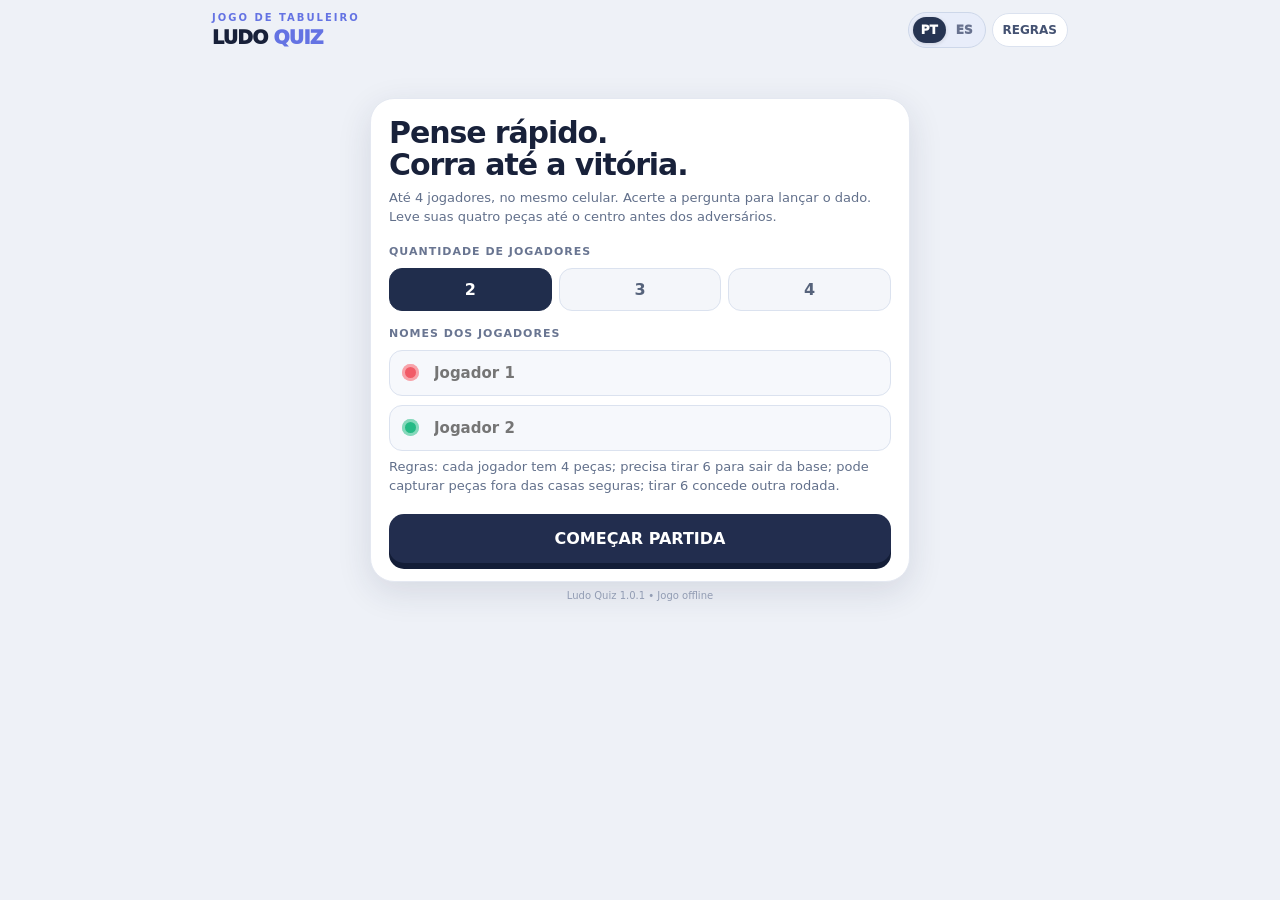
==== ludo-quiz/app/src/main/assets/index.html @ 71299491 "Ludo Quiz 1.0.3: preserve original verified HTML unchanged" ====
<!DOCTYPE html>
<html lang="pt-BR">
<head>
<meta charset="UTF-8">
<meta name="viewport" content="width=device-width,initial-scale=1,maximum-scale=1,viewport-fit=cover,user-scalable=no">
<meta name="theme-color" content="#11182d">
<title>Ludo Quiz · Perguntas & Corrida</title>
<style>
:root{color-scheme:light;--bg:#eef1f7;--panel:#fff;--text:#18213a;--muted:#62708b;--line:#dbe2ef;--red:#f15b67;--green:#25ba85;--yellow:#f1b83e;--blue:#548ff0;--shadow:0 10px 34px rgba(30,45,75,.12)}
*{box-sizing:border-box;-webkit-tap-highlight-color:transparent}
html,body{margin:0;min-height:100%;font-family:system-ui,-apple-system,'Segoe UI',sans-serif;background:var(--bg);color:var(--text)}
button,input,select{font:inherit}button{cursor:pointer;touch-action:manipulation}button:disabled{cursor:not-allowed;opacity:.55}
[hidden]{display:none!important}
#app{max-width:880px;margin:auto;padding:12px 12px calc(18px + env(safe-area-inset-bottom))}
.top{display:flex;align-items:center;justify-content:space-between;gap:10px;margin-bottom:12px}.logo{font-weight:1000;font-size:19px;letter-spacing:-.8px;line-height:1.05}.logo span{color:#6473e3}.eyebrow{font-size:10px;letter-spacing:2px;font-weight:850;color:#6473e3;margin-bottom:5px}.pill{border:1px solid var(--line);background:white;border-radius:999px;padding:9px 12px;color:#445272;font-weight:800;font-size:12px}
.panel{background:var(--panel);border:1px solid #e4e8f1;box-shadow:var(--shadow);border-radius:24px;padding:18px}
#setup{max-width:540px;margin:28px auto 0}.setup-h1{margin:0 0 6px;font-size:30px;letter-spacing:-1.1px;line-height:1.08}.sub{color:var(--muted);line-height:1.5;font-size:13px;margin:6px 0 18px}.seg{display:flex;gap:7px;margin:0 0 16px}.seg button{flex:1;border:1px solid var(--line);background:#f4f6fa;border-radius:13px;padding:11px;font-weight:900;color:#56637b}.seg button.active{background:#202d4c;color:white;border-color:#202d4c}.playersForm{display:grid;gap:9px}.playerInput{display:flex;align-items:center;gap:10px;background:#f6f8fc;border:1px solid var(--line);padding:8px 12px;border-radius:13px}.dot{height:17px;width:17px;border-radius:50%;flex:none;box-shadow:inset 0 0 0 3px #ffffff70}.playerInput input{background:transparent;border:0;outline:0;width:100%;min-width:0;color:var(--text);font-weight:750;font-size:15px;padding:5px}.sectionLabel{font-size:11px;letter-spacing:1px;font-weight:900;text-transform:uppercase;color:#697591;margin:14px 0 10px}.primary{background:#222d4e;border:0;border-radius:15px;color:white;font-weight:900;padding:15px 19px;width:100%;box-shadow:0 6px 0 #131d37;transition:transform .12s}.primary:active{transform:translateY(3px);box-shadow:0 3px 0 #131d37}.secondary{background:#f1f4f9;border:1px solid var(--line);color:#3c4b65;border-radius:13px;padding:12px;font-weight:800}
#game{display:none}#game.visible{display:block}.turnhead{display:flex;justify-content:space-between;align-items:center;gap:7px;margin-bottom:10px}.turnname{font-size:16px;font-weight:1000;display:flex;gap:8px;align-items:center}.turninfo{font-size:11px;color:#697791;margin-top:3px}.score{font-size:10px;line-height:1.5;color:#677691;font-weight:850;white-space:nowrap;text-align:right}
.boardframe{border-radius:19px;background:white;padding:6px;border:1px solid #d4dce9;box-shadow:var(--shadow)}
#board{width:100%;max-width:610px;aspect-ratio:1;margin:auto;display:grid;grid-template-columns:repeat(15,minmax(0,1fr));grid-template-rows:repeat(15,minmax(0,1fr));gap:1px;background:#c8d1e0;border:1px solid #c8d1e0;overflow:hidden;border-radius:12px}
.cell{position:relative;background:#f8faff;min-width:0;min-height:0;display:flex;align-items:center;justify-content:center}.cell.base-red{background:#fce6e9}.cell.base-green{background:#dcf7ec}.cell.base-yellow{background:#fff4d9}.cell.base-blue{background:#e5efff}.cell.track{background:#fff}.cell.track.safe{background:#e6e8f3}.cell.track.start-red{background:var(--red)}.cell.track.start-green{background:var(--green)}.cell.track.start-yellow{background:var(--yellow)}.cell.track.start-blue{background:var(--blue)}.cell.lane-red{background:#fa8993}.cell.lane-green{background:#74e5b4}.cell.lane-yellow{background:#ffd86c}.cell.lane-blue{background:#86b8ff}.cell.center{background:conic-gradient(from 45deg,var(--green) 0 25%,var(--yellow) 25% 50%,var(--blue) 50% 75%,var(--red) 75% 100%)}.cell.centerWin{background:#fff}.cell.baseBorder{background:rgba(255,255,255,.7)}
.crown{font-size:clamp(14px,4.3vw,30px);filter:drop-shadow(0 1px 2px #0003)}.mark{font-size:clamp(7px,2vw,12px);color:#73819e;opacity:.9;font-weight:1000}.start-mark{color:white;opacity:1;font-size:clamp(8px,2vw,14px)}
.token{position:relative;width:72%;height:72%;border-radius:50%;border:2px solid white;box-shadow:0 2px 4px #1d2b4e55;display:flex;align-items:center;justify-content:center;color:white;font-size:clamp(8px,2vw,14px);font-weight:1000;padding:0;margin:0;z-index:3;line-height:1}.token.red{background:#e54357}.token.green{background:#17a36f}.token.yellow{background:#e9aa22;color:#372c10}.token.blue{background:#3775d6}.token.selectable{outline:2px solid #273451;outline-offset:1px;animation:pulse .85s alternate infinite}.tokensOnCell{width:100%;height:100%;display:flex;align-items:center;justify-content:center;flex-wrap:wrap;gap:0;position:relative}.tokensOnCell .token{width:44%;height:44%;border-width:1px;font-size:clamp(6px,1.4vw,11px)}.tokensOnCell .token:only-child{width:76%;height:76%}.baseCircle{position:absolute;inset:4px;border-radius:50%;border:1px solid #fff9;background:#fff8}.baseLock{position:absolute;inset:1px;border-radius:6px;border:1px solid #fff6;pointer-events:none}
@keyframes pulse{to{filter:brightness(1.3);transform:scale(1.1)}}
.playerbar{display:flex;gap:6px;margin:10px 0}.pchip{min-width:0;flex:1;background:#fff;border:2px solid transparent;border-radius:12px;padding:7px 5px;text-align:center;box-shadow:0 3px 9px #15274510}.pchip.active{border-color:#344566;transform:translateY(-1px)}.pchip .pname{font-size:11px;font-weight:900;text-overflow:ellipsis;overflow:hidden;white-space:nowrap}.pchip .pmeta{font-size:10px;color:#64708b;margin-top:2px;white-space:nowrap}.pchip .pcdot{width:9px;height:9px;border-radius:50%;display:inline-block;margin-right:4px}
.actionPanel{background:#fff;border:1px solid #dfe6f0;box-shadow:var(--shadow);padding:14px;border-radius:18px;display:flex;align-items:center;gap:12px}.dice{width:60px;height:60px;flex:none;display:grid;place-items:center;background:#f5f7fc;border:1px solid #e2e8f2;border-radius:13px;font-size:39px;font-weight:1000;line-height:1}.actionText{font-size:13px;font-weight:850;line-height:1.3}.actionHint{color:#64718a;font-size:11px;line-height:1.4;margin-top:3px}.controls{display:flex;gap:7px;margin-top:10px}.controls button{flex:1;font-size:12px;padding:11px 8px}.moveoptions{display:flex;flex-wrap:wrap;gap:7px;margin-top:10px}.moveoptions button{border:2px solid #8a98b2;border-radius:10px;background:white;color:#253250;font-weight:800;padding:10px;min-width:72px}
.help{font-size:11px;line-height:1.55;color:#6a768f;margin:12px 2px 0;text-align:center}
.overlay{position:fixed;inset:0;background:#0c1729ad;display:flex;align-items:center;justify-content:center;padding:14px;z-index:20;overflow-y:auto;overscroll-behavior:contain}.modal{width:min(100%,490px);max-height:calc(100dvh - 24px);overflow-y:auto;background:#fff;border-radius:24px;padding:20px;box-shadow:0 24px 90px #060d2590}.qcategory{font-size:11px;text-transform:uppercase;letter-spacing:1.5px;font-weight:950;color:#5f71c7}.qname{font-size:12px;font-weight:850;color:#64718e;margin-top:5px}.question{font-size:clamp(21px,5vw,29px);line-height:1.17;font-weight:1000;letter-spacing:-.7px;margin:14px 0 19px}.answers{display:grid;gap:9px}.answer{width:100%;display:flex;align-items:center;gap:13px;text-align:left;background:#f5f7fc;border:2px solid #e1e7f1;border-radius:14px;padding:13px 11px;font-weight:780;color:#24324c;font-size:14px;min-height:58px}.answer .letter{display:grid;place-items:center;background:#e5eafa;border-radius:9px;flex:none;width:30px;height:30px;font-weight:950}.answer.correct{border-color:#15ad75;background:#e2faef}.answer.wrong{border-color:#ed5d69;background:#ffebed}.answer:disabled{opacity:1;cursor:default}.result{margin:13px 0;padding:13px;border-radius:13px;background:#eff8f4;font-size:13px;font-weight:800;line-height:1.4}.result.bad{background:#fff1f1}.modalBtn{margin-top:15px}
#endModal .question{margin-bottom:10px}.trophy{font-size:56px;margin-bottom:8px}
.footer{margin-top:8px;text-align:center;font-size:10px;color:#929cb3}
@media (min-width:760px){#game{max-width:650px;margin:auto}.boardframe{padding:9px}#setup{margin-top:50px}}
@media (max-width:370px){#app{padding:7px}.panel{padding:14px}#board{gap:0}.boardframe{padding:3px}.token{border-width:1px}.playerbar{gap:3px}.pchip{padding:6px 3px}.pchip .pname{font-size:10px}}
@media (prefers-reduced-motion:reduce){*{animation:none!important;transition:none!important}}

/* v1.0.1: new language toggle, board icons and immersive handoff. */
.topActions{display:flex;align-items:center;gap:6px}.topActions .pill{padding:9px 10px}.langToggle{display:flex;align-items:center;gap:2px;padding:4px!important;background:#e8edfa;border:1px solid #cdd7e9}.langOpt{border-radius:999px;color:#67718e;padding:6px 8px;font-weight:950;font-size:12px}.langOpt.active{background:#263452;color:#fff;box-shadow:0 1px 4px #0002}
.cell .mark svg{display:block;width:100%;height:100%;fill:none;stroke:currentColor;stroke-linecap:round;stroke-linejoin:round;stroke-width:2.5}.cell .start-mark{display:block;width:60%;height:60%;color:#fff}.cell .safe-mark{display:block;width:70%;height:70%;color:#7a87a7}.cell .safe-mark svg{stroke-width:1.8}
.crown{width:85%;height:85%;display:grid;place-items:center}.crown svg{width:88%;height:88%;fill:none;stroke:#c08d32;stroke-width:1.9;stroke-linecap:round;stroke-linejoin:round;filter:drop-shadow(0 1px 1px #0002)}
.token{background-image:radial-gradient(circle at 35% 24%,#ffffff78 0,transparent 45%);box-shadow:inset 0 -3px 1px #0003,0 2px 3px #18224466}.token.selectable{box-shadow:inset 0 -2px 2px #0002,0 0 0 2px #fff,0 0 0 4px #283855}
.dice{background:linear-gradient(150deg,#fff,#e8eefa);box-shadow:inset 0 -4px 0 #d3dbec,0 4px 9px #23304b17}.dice svg{width:49px;height:49px}.diceGlyph{display:inline-block;width:80%;height:80%;vertical-align:middle}.diceGlyph rect{fill:#fff;stroke:#273657;stroke-width:1.3}.diceGlyph circle{fill:#263657}
.questionTop{display:flex;align-items:center;justify-content:space-between;gap:10px}.questionLang{background:#f3f5fb;color:#273855;border:1px solid #dce3f0;border-radius:10px;padding:8px 11px;font-size:12px;font-weight:950}
.turnOverlay{position:fixed;inset:0;z-index:30;background:radial-gradient(circle at 30% 20%,color-mix(in srgb,var(--active-color),#10192e 75%),#0b1428 76%);color:#fff;display:flex;overflow:auto;overscroll-behavior:contain;isolation:isolate;padding:calc(18px + env(safe-area-inset-top)) max(20px,env(safe-area-inset-right)) calc(22px + env(safe-area-inset-bottom)) max(20px,env(safe-area-inset-left))}
.turnAmbient{position:absolute;border-radius:50%;background:var(--active-color);filter:blur(60px);opacity:.2;pointer-events:none;z-index:-1}.turnAmbientA{width:250px;height:250px;left:-130px;top:12%}.turnAmbientB{width:210px;height:210px;right:-120px;bottom:15%}
.turnContent{width:min(100%,580px);min-height:100%;margin:auto;display:flex;flex-direction:column;gap:14px;justify-content:space-between;text-align:center}.turnTop{display:flex;justify-content:space-between;align-items:center;gap:10px}.turnBadge{letter-spacing:2px;font-size:11px;font-weight:950;color:#d7dcef}.turnLang{color:#fff;background:#ffffff1d;border:1px solid #ffffff3e;border-radius:12px;padding:10px 13px;font-size:12px;font-weight:900}.turnHero{margin:auto;display:flex;align-items:center;flex-direction:column;width:100%;padding:20px 0 2px}.turnIcon{width:90px;height:90px;border-radius:24px;display:grid;place-items:center;background:linear-gradient(145deg,var(--active-color),#fff2);box-shadow:0 14px 40px #0006,inset 0 0 0 2px #ffffff53}.turnIcon svg{width:56px;height:56px;fill:none;stroke:#fff;stroke-width:1.6;stroke-linecap:round;stroke-linejoin:round}.turnHeadline{font-size:clamp(17px,5vw,24px);font-weight:950;letter-spacing:2px;margin:24px 0 4px;color:#dfe7ff}.turnHugeName{font-size:clamp(40px,12vw,74px);font-weight:1000;letter-spacing:-2px;line-height:1.08;margin:0;overflow-wrap:anywhere;color:#fff;text-shadow:0 4px 30px #0004}.turnSubtext{margin-top:18px;font-size:clamp(16px,4.3vw,21px);line-height:1.45;color:#e5eaf5;max-width:340px}.turnDice{margin-top:20px;min-height:80px;display:grid;place-items:center}.turnDice svg{width:104px;height:104px;filter:drop-shadow(0 12px 16px #0004);animation:diceReveal .4s ease-out both}@keyframes diceReveal{from{transform:scale(.65) rotate(-18deg);opacity:.4}to{transform:scale(1) rotate(0);opacity:1}}
.turnAction{width:100%;background:var(--active-color);color:#0a1424;border:0;border-radius:18px;min-height:68px;font-weight:1000;font-size:18px;letter-spacing:.2px;box-shadow:0 7px 0 color-mix(in srgb,var(--active-color),#000 45%)}.turnAction:active{transform:translateY(3px)}.turnAction:disabled{opacity:.65}.turnBottom{font-size:11px;font-weight:700;color:#c2cce3;min-height:14px}
@media(orientation:landscape) and (max-height:520px){.turnContent{gap:5px}.turnHero{padding:3px 0}.turnIcon{width:54px;height:54px;border-radius:15px}.turnIcon svg{width:32px;height:32px}.turnHeadline{margin:10px 0 2px;font-size:14px}.turnHugeName{font-size:clamp(30px,6vw,48px)}.turnSubtext{margin-top:4px;font-size:13px}.turnDice{margin-top:3px;min-height:38px}.turnDice svg{width:44px;height:44px}.turnAction{min-height:47px;font-size:15px}}
</style>
</head>
<body>
<div id="app">
 <header class="top"><div><div class="eyebrow" id="brandEyebrow">JOGO DE TABULEIRO</div><div class="logo">LUDO <span>QUIZ</span></div></div><div class="topActions"><button class="pill langToggle" id="langBtn" type="button" aria-label="Mudar idioma" aria-pressed="false"><span class="langOpt active" data-lang="pt">PT</span><span class="langOpt" data-lang="es">ES</span></button><button class="pill" id="topBtn" type="button">REGRAS</button></div></header>
 <section id="setup" class="panel">
  <h1 class="setup-h1">Pense rápido.<br>Corra até a vitória.</h1>
  <p class="sub">Até 4 jogadores, no mesmo celular. Acerte a pergunta para lançar o dado. Leve suas quatro peças até o centro antes dos adversários.</p>
  <div class="sectionLabel">Quantidade de jogadores</div>
  <div id="countButtons" class="seg" role="group" aria-label="Quantidade de jogadores">
   <button type="button" data-count="2" class="active">2</button><button type="button" data-count="3">3</button><button type="button" data-count="4">4</button>
  </div>
  <div class="sectionLabel">Nomes dos jogadores</div><div id="playersForm" class="playersForm"></div>
  <p class="sub">Regras: cada jogador tem 4 peças; precisa tirar 6 para sair da base; pode capturar peças fora das casas seguras; tirar 6 concede outra rodada.</p>
  <button class="primary" id="startBtn" type="button">COMEÇAR PARTIDA</button>
  <div id="resumeWrap" hidden style="margin-top:14px"><button class="secondary" id="resumeBtn" style="width:100%" type="button">CONTINUAR PARTIDA SALVA</button></div>
 </section>
 <main id="game" aria-label="Jogo Ludo Quiz">
  <section class="turnhead"><div><div class="turnname"><span id="turnDot" class="dot"></span><span id="turnPlayer">Jogador 1</span></div><div class="turninfo" id="turnInfo">Sua vez de responder</div></div><div class="score" id="scoreInfo">0 perguntas certas</div></section>
  <div class="boardframe"><div id="board" role="group" aria-label="Tabuleiro de Ludo com 4 peças por jogador"></div></div>
  <div id="playerbar" class="playerbar"></div>
  <div class="actionPanel"><div id="dice" class="dice" aria-label="Dado">?</div><div style="flex:1;min-width:0"><div class="actionText" id="actionText">Prepare-se para responder</div><div class="actionHint" id="actionHint">Acerte para lançar o dado.</div></div></div>
  <div id="moveoptions" class="moveoptions" hidden></div>
  <div class="controls"><button class="secondary" type="button" id="gameAction">RESPONDER</button><button class="secondary" type="button" id="rulesBtn">REGRAS</button><button class="secondary" type="button" id="newBtn">NOVO JOGO</button></div>
  <p class="help">Toque na peça destacada ou escolha o número da peça para avançar. O progresso é salvo automaticamente neste aparelho.</p>
 </main>
 <div class="footer" id="footerText">Ludo Quiz 1.0.1 • Jogo offline</div>
</div>
<div id="questionOverlay" class="overlay" hidden><div class="modal" role="dialog" aria-modal="true" aria-labelledby="questionText"><div class="questionTop"><div class="qcategory" id="questionCat">PERGUNTA</div><button type="button" class="questionLang" id="questionLangBtn">PT / ES</button></div><div class="qname" id="questionWho"></div><div class="question" id="questionText"></div><div id="answers" class="answers"></div><div id="questionResult" class="result" hidden></div><button id="questionNext" type="button" class="primary modalBtn" hidden></button></div></div>
<div id="rulesOverlay" class="overlay" hidden><div class="modal" role="dialog" aria-modal="true" aria-labelledby="rulesTitle"><h2 id="rulesTitle">Como jogar</h2><p class="sub"><b>1.</b> Selecione de 2 a 4 jogadores e comece uma partida. Cada um controla quatro peças da sua cor.</p><p class="sub"><b>2.</b> No seu turno, responda uma pergunta com quatro alternativas. Se errar, perde a vez. Se acertar, pode lançar o dado.</p><p class="sub"><b>3.</b> Uma peça só pode sair da base quando o dado mostrar <b>6</b>. Escolha qual peça deseja movimentar.</p><p class="sub"><b>4.</b> Se parar numa casa de outro jogador fora das casas seguras (★), a peça adversária volta para a base.</p><p class="sub"><b>5.</b> O número 6 concede um turno extra; perguntas também se aplicam ao turno extra. Para chegar ao centro, precisa de número exato.</p><p class="sub"><b>6.</b> Ganha quem levar as quatro peças ao centro primeiro. Funciona sem internet, e a partida fica salva no aparelho.</p><button class="primary" type="button" id="closeRules">ENTENDI</button></div></div>
<div id="endOverlay" class="overlay" hidden><div class="modal" role="dialog" aria-modal="true"><div class="trophy">🏆</div><div class="qcategory">PARTIDA ENCERRADA</div><div class="question" id="winnerText">Vencedor!</div><p class="sub" id="winnerDetails"></p><button class="primary" type="button" id="restartBtn">JOGAR NOVAMENTE</button></div></div>
<div id="turnOverlay" class="turnOverlay" hidden role="dialog" aria-modal="true" aria-labelledby="turnName">
  <div class="turnAmbient turnAmbientA"></div><div class="turnAmbient turnAmbientB"></div>
  <div class="turnContent">
    <div class="turnTop"><div id="turnBadge" class="turnBadge">PRÓXIMO JOGADOR</div><button type="button" id="turnLangBtn" class="turnLang">PT / ES</button></div>
    <div class="turnHero"><div id="turnIcon" class="turnIcon" aria-hidden="true"></div><div id="turnHeadline" class="turnHeadline">SUA VEZ!</div><h2 id="turnName" class="turnHugeName">Jogador 1</h2><div id="turnSubtext" class="turnSubtext">Prepare-se para responder.</div><div id="turnDice" class="turnDice" aria-hidden="true"></div></div>
    <button id="turnAction" class="turnAction" type="button">VER PERGUNTA</button><div class="turnBottom" id="turnBottom">Toque para continuar</div>
  </div>
</div>
<script>
'use strict';
(function(){
const C={red:{name:'Vermelho',hex:'#f15b67',base:[[2,2],[2,4],[4,2],[4,4]],lane:[[7,1],[7,2],[7,3],[7,4],[7,5]],start:[6,1]},green:{name:'Verde',hex:'#25ba85',base:[[2,10],[2,12],[4,10],[4,12]],lane:[[7,13],[7,12],[7,11],[7,10],[7,9]],start:[13,6]},yellow:{name:'Amarelo',hex:'#f1b83e',base:[[10,10],[10,12],[12,10],[12,12]],lane:[[13,7],[12,7],[11,7],[10,7],[9,7]],start:[8,13]},blue:{name:'Azul',hex:'#548ff0',base:[[10,2],[10,4],[12,2],[12,4]],lane:[[1,7],[2,7],[3,7],[4,7],[5,7]],start:[1,8]}};
const colors=['red','green','yellow','blue'];const SAVE_KEY='ludo_quiz_game_v1';
const forward=[[6,1],[6,0],[7,0],[8,0],...Array.from({length:5},(_,i)=>[8,i+1]),...Array.from({length:6},(_,i)=>[9+i,6]),[14,7],[14,8],...Array.from({length:5},(_,i)=>[13-i,8]),...Array.from({length:6},(_,i)=>[8,9+i]),[7,14],[6,14],...Array.from({length:5},(_,i)=>[6,13-i]),...Array.from({length:6},(_,i)=>[5-i,8]),[0,7],[0,6],...Array.from({length:5},(_,i)=>[1+i,6]),...Array.from({length:4},(_,i)=>[6,5-i])];
const path=[forward[0],...forward.slice(1).reverse()];const startIdx={};for(const k of colors)startIdx[k]=path.findIndex(([r,c])=>r===C[k].start[0]&&c===C[k].start[1]);
const safe=new Set([0,8,13,21,26,34,39,47]);const pathByCoord=new Map(path.map(([r,c],i)=>[r+'_'+c,i]));
const diceChars=['','⚀','⚁','⚂','⚃','⚄','⚅'];
const Q=[
 ['Geral','Quantos dias tem uma semana?','7','5','6','8'],
 ['Geral','Qual é o primeiro mês do ano?','Janeiro','Março','Dezembro','Fevereiro'],
 ['Geral','Quantos minutos tem uma hora?','60','30','90','100'],
 ['Geral','Qual é a cor formada ao misturar azul e amarelo?','Verde','Vermelho','Roxo','Laranja'],
 ['Geral','Qual objeto usamos para medir a temperatura?','Termômetro','Bússola','Régua','Relógio'],
 ['Geral','Qual é o plural de “pão”?','Pães','Pãos','Pãoses','Pões'],
 ['Geral','Quantos lados tem um triângulo?','3','2','4','5'],
 ['Geral','Quantos segundos tem um minuto?','60','100','30','45'],
 ['Geral','Qual o contrário de “alto”?','Baixo','Longo','Grande','Pesado'],
 ['Geral','Qual destas formas é redonda?','Círculo','Quadrado','Triângulo','Retângulo'],
 ['Geral','O que significa a sigla GPS?','Sistema de Posicionamento Global','Grupo de Pesquisa Solar','Guia de Proteção Social','Gerador de Potência Simples'],
 ['Geral','Qual destas palavras é um verbo?','Correr','Bonito','Cadeira','Azul'],
 ['Geral','Qual destes é um meio de transporte aéreo?','Avião','Trem','Navio','Bicicleta'],
 ['Geral','Qual estação vem depois do inverno?','Primavera','Outono','Verão','Inverno'],
 ['Geral','Quantos centímetros tem um metro?','100','10','50','1000'],
 ['Matemática','Quanto é 7 + 8?','15','13','16','17'],
 ['Matemática','Quanto é 9 × 6?','54','45','56','63'],
 ['Matemática','Qual é a metade de 80?','40','20','60','50'],
 ['Matemática','Quanto é 100 − 37?','63','73','67','53'],
 ['Matemática','Quanto é 12 ÷ 3?','4','3','5','6'],
 ['Matemática','Qual é o dobro de 23?','46','43','32','49'],
 ['Matemática','Quanto é 5 ao quadrado?','25','10','20','15'],
 ['Matemática','Qual é o próximo número: 2, 4, 6, 8...?','10','12','9','14'],
 ['Matemática','Quanto é 3 × 7 + 1?','22','24','21','27'],
 ['Matemática','Quantos lados tem um hexágono?','6','5','8','10'],
 ['Geografia','Qual é a capital da Argentina?','Buenos Aires','Córdoba','Rosario','Mendoza'],
 ['Geografia','Qual é a capital do Brasil?','Brasília','São Paulo','Rio de Janeiro','Salvador'],
 ['Geografia','Qual país tem o formato de uma bota?','Itália','França','Grécia','Portugal'],
 ['Geografia','Em qual continente fica o Egito?','África','Ásia','Europa','Oceania'],
 ['Geografia','Em qual continente fica o Japão?','Ásia','Europa','América','África'],
 ['Geografia','Qual é o maior oceano do planeta?','Pacífico','Atlântico','Índico','Ártico'],
 ['Geografia','Qual é a capital da França?','Paris','Lyon','Marselha','Nice'],
 ['Geografia','Qual país é conhecido pelas pirâmides de Gizé?','Egito','Peru','China','México'],
 ['Geografia','Qual é o idioma oficial de Portugal?','Português','Espanhol','Francês','Italiano'],
 ['Geografia','Em qual país fica Machu Picchu?','Peru','Chile','Bolívia','Equador'],
 ['Geografia','Qual cidade é conhecida pelo Cristo Redentor?','Rio de Janeiro','Lisboa','Recife','Santos'],
 ['Geografia','Onde fica a Torre Eiffel?','Paris','Londres','Roma','Berlim'],
 ['Geografia','Qual é o maior país em área territorial?','Rússia','Canadá','China','Estados Unidos'],
 ['Geografia','Em que país fica o deserto do Atacama?','Chile','Brasil','Uruguai','Venezuela'],
 ['Geografia','A Patagônia fica principalmente em quais países?','Argentina e Chile','Brasil e Peru','Bolívia e Paraguai','Uruguai e Equador'],
 ['Ciências','Qual planeta é conhecido como planeta vermelho?','Marte','Vênus','Saturno','Netuno'],
 ['Ciências','Qual é o centro do Sistema Solar?','Sol','Terra','Lua','Júpiter'],
 ['Ciências','Quantos planetas há no Sistema Solar?','8','7','9','10'],
 ['Ciências','Qual gás respiramos para viver?','Oxigênio','Hélio','Hidrogênio','Argônio'],
 ['Ciências','Qual órgão bombeia sangue pelo corpo?','Coração','Pulmão','Fígado','Estômago'],
 ['Ciências','Qual animal é um mamífero?','Golfinho','Tubarão','Sardinha','Polvo'],
 ['Ciências','A água congela a quantos graus Celsius em condições normais?','0','10','32','100'],
 ['Ciências','Qual é o símbolo químico do ouro?','Au','Ag','Fe','Cu'],
 ['Ciências','Qual é a estrela mais próxima da Terra?','Sol','Sirius','Vega','Polaris'],
 ['Ciências','Qual é o maior órgão do corpo humano?','Pele','Coração','Cérebro','Fígado'],
 ['Ciências','Qual é o estado da água na forma de gelo?','Sólido','Líquido','Gasoso','Plasma'],
 ['Ciências','Qual é a força que nos mantém no chão?','Gravidade','Magnetismo','Atrito','Eletricidade'],
 ['Ciências','Quantas patas tem uma aranha?','8','6','10','4'],
 ['Ciências','O que as plantas absorvem para fazer fotossíntese?','Luz','Som','Areia','Metal'],
 ['Ciências','Qual é o satélite natural da Terra?','Lua','Marte','Sol','Vênus'],
 ['Esportes','Quantos jogadores cada time tem em campo no futebol?','11','10','9','12'],
 ['Esportes','Quanto vale um lance livre no basquete?','1 ponto','2 pontos','3 pontos','4 pontos'],
 ['Esportes','Qual esporte usa raquete e peteca?','Badminton','Futebol','Handebol','Golfe'],
 ['Esportes','Em qual esporte existe o termo “nocaute”?','Boxe','Tênis','Vôlei','Golfe'],
 ['Esportes','Quantos anéis tem o símbolo olímpico?','5','4','6','7'],
 ['Esportes','Qual esporte é praticado numa piscina com raias?','Natação','Judô','Ciclismo','Tênis'],
 ['Esportes','Qual país sediou a Copa do Mundo FIFA de 2014?','Brasil','Argentina','Alemanha','Rússia'],
 ['Esportes','Quantos jogadores de cada equipe ficam em quadra no vôlei?','6','5','7','8'],
 ['Esportes','Em qual esporte se usa uma cesta?','Basquete','Hóquei','Rugby','Tênis'],
 ['Esportes','Qual esporte utiliza luvas e um ringue?','Boxe','Futebol','Beisebol','Natação'],
 ['Música','Quantas cordas tem um violão tradicional?','6','4','5','8'],
 ['Música','Qual instrumento tem teclas brancas e pretas?','Piano','Tambor','Flauta','Violino'],
 ['Música','O que faz um DJ?','Seleciona e mistura músicas','Apita partidas','Dirige aviões','Pinta quadros'],
 ['Música','Qual instrumento é tocado com baquetas?','Bateria','Saxofone','Violão','Flauta'],
 ['Música','Qual estilo musical é conhecido por rimas improvisadas?','Freestyle','Ópera','Valsa','Samba-enredo'],
 ['Música','Quantas notas naturais existem na escala musical?','7','5','8','12'],
 ['Música','Qual instrumento de sopro costuma ser feito de metal e tem válvulas?','Trompete','Violão','Piano','Bateria'],
 ['Música','Qual destas palavras está ligada ao ritmo musical?','Batida','Telescópio','Satélite','Bússola'],
 ['Música','Em uma batalha de rap, o que significa “rima”?','Semelhança de sons no fim das palavras','Uma pausa obrigatória','Uma nota musical','Um instrumento de corda'],
 ['Música','Qual instrumento tem quatro cordas e é usado com arco?','Violino','Guitarra','Piano','Flauta'],
 ['Cultura','Quem escreveu Dom Quixote?','Miguel de Cervantes','Machado de Assis','Jorge Amado','Pablo Neruda'],
 ['Cultura','Qual objeto usamos para fotografar?','Câmera','Bússola','Balança','Martelo'],
 ['Cultura','Qual famoso detetive fictício mora na Baker Street?','Sherlock Holmes','Hercule Poirot','James Bond','Batman'],
 ['Cultura','Qual personagem perdeu um sapatinho de cristal?','Cinderela','Branca de Neve','Rapunzel','Alice'],
 ['Cultura','Qual arte usa tinta sobre telas?','Pintura','Escultura','Dança','Canto'],
 ['Cultura','Qual é o nome da arte japonesa de dobrar papel?','Origami','Karate','Haikai','Ikebana'],
 ['Cultura','Quem pintou a Mona Lisa?','Leonardo da Vinci','Pablo Picasso','Van Gogh','Salvador Dalí'],
 ['Cultura','Qual é o nome do brinquedo que gira preso a um barbante?','Ioiô','Pião','Bola','Peteca'],
 ['Cultura','Qual destas obras é uma peça teatral de Shakespeare?','Romeu e Julieta','Dom Casmurro','O Cortiço','Capitães da Areia'],
 ['Cultura','Qual destes é um gênero cinematográfico?','Comédia','Fotossíntese','Gravidade','Geometria']
];
const QES=[["General","¿Cuántos días tiene una semana?","7","5","6","8"],["General","¿Cuál es el primer mes del año?","Enero","Marzo","Diciembre","Febrero"],["General","¿Cuántos minutos tiene una hora?","60","30","90","100"],["General","¿Qué color se forma al mezclar azul y amarillo?","Verde","Rojo","Morado","Naranja"],["General","¿Qué instrumento usamos para medir la temperatura?","Termómetro","Brújula","Regla","Reloj"],["General","¿Cuál es el plural de «pan»?","Panes","Paneses","Panis","Paneros"],["General","¿Cuántos lados tiene un triángulo?","3","2","4","5"],["General","¿Cuántos segundos tiene un minuto?","60","100","30","45"],["General","¿Qué palabra es lo contrario de «alto»?","Bajo","Largo","Grande","Pesado"],["General","¿Cuál de estas figuras es redonda?","Círculo","Cuadrado","Triángulo","Rectángulo"],["General","¿Qué significan las siglas GPS?","Sistema de Posicionamiento Global","Grupo de Investigación Solar","Guía de Protección Social","Generador de Potencia Simple"],["General","¿Cuál de estas palabras es un verbo?","Correr","Bonito","Silla","Azul"],["General","¿Cuál de estos es un medio de transporte aéreo?","Avión","Tren","Barco","Bicicleta"],["General","¿Qué estación viene después del invierno?","Primavera","Otoño","Verano","Invierno"],["General","¿Cuántos centímetros tiene un metro?","100","10","50","1000"],["Matemáticas","¿Cuánto es 7 + 8?","15","13","16","17"],["Matemáticas","¿Cuánto es 9 × 6?","54","45","56","63"],["Matemáticas","¿Cuál es la mitad de 80?","40","20","60","50"],["Matemáticas","¿Cuánto es 100 − 37?","63","73","67","53"],["Matemáticas","¿Cuánto es 12 ÷ 3?","4","3","5","6"],["Matemáticas","¿Cuál es el doble de 23?","46","43","32","49"],["Matemáticas","¿Cuánto es 5 al cuadrado?","25","10","20","15"],["Matemáticas","¿Qué número sigue: 2, 4, 6, 8...?","10","12","9","14"],["Matemáticas","¿Cuánto es 3 × 7 + 1?","22","24","21","27"],["Matemáticas","¿Cuántos lados tiene un hexágono?","6","5","8","10"],["Geografía","¿Cuál es la capital de Argentina?","Buenos Aires","Córdoba","Rosario","Mendoza"],["Geografía","¿Cuál es la capital de Brasil?","Brasilia","São Paulo","Río de Janeiro","Salvador"],["Geografía","¿Qué país tiene forma de bota?","Italia","Francia","Grecia","Portugal"],["Geografía","¿En qué continente está Egipto?","África","Asia","Europa","Oceanía"],["Geografía","¿En qué continente está Japón?","Asia","Europa","América","África"],["Geografía","¿Cuál es el océano más grande del planeta?","Pacífico","Atlántico","Índico","Ártico"],["Geografía","¿Cuál es la capital de Francia?","París","Lyon","Marsella","Niza"],["Geografía","¿Qué país es conocido por las pirámides de Guiza?","Egipto","Perú","China","México"],["Geografía","¿Cuál es el idioma oficial de Portugal?","Portugués","Español","Francés","Italiano"],["Geografía","¿En qué país está Machu Picchu?","Perú","Chile","Bolivia","Ecuador"],["Geografía","¿Qué ciudad es conocida por el Cristo Redentor?","Río de Janeiro","Lisboa","Recife","Santos"],["Geografía","¿Dónde está la Torre Eiffel?","París","Londres","Roma","Berlín"],["Geografía","¿Cuál es el país más grande por superficie?","Rusia","Canadá","China","Estados Unidos"],["Geografía","¿En qué país está el desierto de Atacama?","Chile","Brasil","Uruguay","Venezuela"],["Geografía","¿En qué países se encuentra principalmente la Patagonia?","Argentina y Chile","Brasil y Perú","Bolivia y Paraguay","Uruguay y Ecuador"],["Ciencias","¿Qué planeta se conoce como el planeta rojo?","Marte","Venus","Saturno","Neptuno"],["Ciencias","¿Cuál es el centro del Sistema Solar?","Sol","Tierra","Luna","Júpiter"],["Ciencias","¿Cuántos planetas hay en el Sistema Solar?","8","7","9","10"],["Ciencias","¿Qué gas respiramos para vivir?","Oxígeno","Helio","Hidrógeno","Argón"],["Ciencias","¿Qué órgano bombea sangre por el cuerpo?","Corazón","Pulmón","Hígado","Estómago"],["Ciencias","¿Cuál de estos animales es un mamífero?","Delfín","Tiburón","Sardina","Pulpo"],["Ciencias","¿A cuántos grados Celsius se congela el agua en condiciones normales?","0","10","32","100"],["Ciencias","¿Cuál es el símbolo químico del oro?","Au","Ag","Fe","Cu"],["Ciencias","¿Qué estrella está más cerca de la Tierra?","Sol","Sirio","Vega","Polar"],["Ciencias","¿Cuál es el órgano más grande del cuerpo humano?","Piel","Corazón","Cerebro","Hígado"],["Ciencias","¿En qué estado está el agua cuando es hielo?","Sólido","Líquido","Gaseoso","Plasma"],["Ciencias","¿Qué fuerza nos mantiene en el suelo?","Gravedad","Magnetismo","Fricción","Electricidad"],["Ciencias","¿Cuántas patas tiene una araña?","8","6","10","4"],["Ciencias","¿Qué absorben las plantas para hacer la fotosíntesis?","Luz","Sonido","Arena","Metal"],["Ciencias","¿Cuál es el satélite natural de la Tierra?","Luna","Marte","Sol","Venus"],["Deportes","¿Cuántos jugadores tiene cada equipo en el campo de fútbol?","11","10","9","12"],["Deportes","¿Cuánto vale un tiro libre en baloncesto?","1 punto","2 puntos","3 puntos","4 puntos"],["Deportes","¿Qué deporte utiliza raqueta y volante?","Bádminton","Fútbol","Balonmano","Golf"],["Deportes","¿En qué deporte se utiliza el término «nocaut»?","Boxeo","Tenis","Voleibol","Golf"],["Deportes","¿Cuántos anillos tiene el símbolo olímpico?","5","4","6","7"],["Deportes","¿Qué deporte se practica en una piscina con carriles?","Natación","Judo","Ciclismo","Tenis"],["Deportes","¿Qué país organizó el Mundial de Fútbol FIFA de 2014?","Brasil","Argentina","Alemania","Rusia"],["Deportes","¿Cuántos jugadores de cada equipo hay en cancha en voleibol?","6","5","7","8"],["Deportes","¿En qué deporte se utiliza una canasta?","Baloncesto","Hockey","Rugby","Tenis"],["Deportes","¿Qué deporte usa guantes y un ring?","Boxeo","Fútbol","Béisbol","Natación"],["Música","¿Cuántas cuerdas tiene una guitarra clásica?","6","4","5","8"],["Música","¿Qué instrumento tiene teclas blancas y negras?","Piano","Tambor","Flauta","Violín"],["Música","¿Qué hace un DJ?","Selecciona y mezcla música","Arbitra partidos","Pilota aviones","Pinta cuadros"],["Música","¿Qué instrumento se toca con baquetas?","Batería","Saxofón","Guitarra","Flauta"],["Música","¿Qué estilo musical es conocido por las rimas improvisadas?","Freestyle","Ópera","Vals","Samba"],["Música","¿Cuántas notas naturales hay en la escala musical?","7","5","8","12"],["Música","¿Qué instrumento de viento suele ser de metal y tiene válvulas?","Trompeta","Guitarra","Piano","Batería"],["Música","¿Cuál de estas palabras tiene relación con el ritmo musical?","Pulso","Telescopio","Satélite","Brújula"],["Música","En una batalla de rap, ¿qué es una rima?","Semejanza de sonidos al final de palabras","Una pausa obligatoria","Una nota musical","Un instrumento de cuerda"],["Música","¿Qué instrumento tiene cuatro cuerdas y se toca con arco?","Violín","Guitarra","Piano","Flauta"],["Cultura","¿Quién escribió Don Quijote?","Miguel de Cervantes","Machado de Assis","Jorge Amado","Pablo Neruda"],["Cultura","¿Qué objeto usamos para sacar fotos?","Cámara","Brújula","Balanza","Martillo"],["Cultura","¿Qué famoso detective ficticio vive en Baker Street?","Sherlock Holmes","Hércules Poirot","James Bond","Batman"],["Cultura","¿Qué personaje perdió un zapatito de cristal?","Cenicienta","Blancanieves","Rapunzel","Alicia"],["Cultura","¿Qué arte utiliza pintura sobre lienzos?","Pintura","Escultura","Danza","Canto"],["Cultura","¿Cómo se llama el arte japonés de doblar papel?","Origami","Kárate","Haiku","Ikebana"],["Cultura","¿Quién pintó la Mona Lisa?","Leonardo da Vinci","Pablo Picasso","Van Gogh","Salvador Dalí"],["Cultura","¿Cómo se llama el juguete que gira sujeto a un cordel?","Yoyó","Trompo","Pelota","Volante"],["Cultura","¿Cuál de estas obras es una pieza teatral de Shakespeare?","Romeo y Julieta","Don Casmurro","El conventillo","Capitanes de la arena"],["Cultura","¿Cuál de estos es un género cinematográfico?","Comedia","Fotosíntesis","Gravedad","Geometría"]];
let playerCount=2;let game=null;let activeQuestion=null;let questionAnswered=false;let showingRules=false;
const LANG_KEY='ludo_quiz_lang_v1';
let lang='pt';try{lang=localStorage.getItem(LANG_KEY)==='es'?'es':'pt';}catch(e){}
let turnMode='announce';let transitionTimer=null;
const TXT={
pt:{
 brand:'JOGO DE TABULEIRO',rulesBtn:'REGRAS',heading:'Pense rápido.<br>Corra até a vitória.',intro:'Até 4 jogadores, no mesmo celular. Acerte a pergunta para lançar o dado. Leve suas quatro peças até o centro antes dos adversários.',quantity:'Quantidade de jogadores',names:'Nomes dos jogadores',shortRules:'Regras: cada jogador tem 4 peças; precisa tirar 6 para sair da base; pode capturar peças fora das casas seguras; tirar 6 concede outra rodada.',start:'COMEÇAR PARTIDA',resume:'CONTINUAR PARTIDA SALVA',help:'Toque na peça destacada ou escolha o número da peça para avançar. O progresso é salvo automaticamente neste aparelho.',offline:'Jogo offline',rulesTitle:'Como jogar',rules:['Selecione de 2 a 4 jogadores e comece uma partida. Cada um controla quatro peças da sua cor.','No seu turno, responda uma pergunta com quatro alternativas. Se errar, perde a vez. Se acertar, pode lançar o dado.','Uma peça só pode sair da base quando o dado mostrar <b>6</b>. Escolha qual peça deseja movimentar.','Se parar numa casa de outro jogador fora das casas seguras (★), a peça adversária volta para a base.','O número 6 concede um turno extra; perguntas também se aplicam ao turno extra. Para chegar ao centro, precisa de número exato.','Ganha quem levar as quatro peças ao centro primeiro. Funciona sem internet, e a partida fica salva no aparelho.'],understood:'ENTENDI',finished:'PARTIDA ENCERRADA',winner:'Vencedor!',restart:'JOGAR NOVAMENTE',player:'Jogador',piece:'Peça',atBase:'base',inCenter:'no centro',round:'Rodada',correct:'certas',wrong:'erradas',colors:['Vermelho','Verde','Amarelo','Azul'],turnOf:'Vez de',questionTime:'Hora da pergunta',questionHint:'Responda corretamente para lançar o dado.',answer:'RESPONDER',correctTitle:'Resposta correta!',rollHint:'Agora é hora de lançar o dado.',roll:'LANÇAR DADO',rolled:'Você tirou',rolledSuffix:'no dado',choosePiece:'Escolha qual peça irá avançar.',moveAuto:'MOVER AUTOMATICAMENTE',noMoveTitle:'Nenhuma peça pode avançar',noMoveHint:'Você precisa tirar 6 para sair da base ou um valor exato para finalizar.',nextPlayer:'PRÓXIMO JOGADOR',gameFinished:'Partida concluída!',wonWith:'O vencedor levou as 4 peças ao centro.',seeResult:'VER RESULTADO',correctFeedback:'Resposta certa! Agora você pode jogar o dado.',wrongFeedback:'Resposta errada. A correta era:',loseTurn:'Você perde a vez.',good:'Muito bem! Agora lance o dado.',wrongNotice:'Pergunta errada. Próximo jogador.',cameOut:'saiu da base.',advanced:'avançou',squares:'casas.',captured:'Capturou',pieces:'peça(s)!',extraTurn:'Você tirou 6: mais uma rodada!',noPieces:'Nenhuma peça pode se mover.',winnerSuffix:'venceu!',winnerDetails:'respostas certas,',winnerWrong:'erradas. Todas as 4 peças chegaram ao centro!',confirmNew:'Começar uma nova partida? O progresso atual será substituído.',rolledBig:'DADO:',waitMoment:'Mostrando o resultado...',firstPlayer:'INÍCIO DA PARTIDA',ready:'SUA VEZ!',prepare:'Prepare-se para a pergunta.',bonus:'TURNO EXTRA!',bonusHint:'Você tirou 6. Responda outra pergunta.',goQuestion:'VER PERGUNTA',tapToContinue:'Toque para começar',diceHeadline:'HORA DO DADO!',diceHint:'Você acertou a pergunta. Toque no dado para lançá-lo.',diceButton:'JOGAR O DADO',noMoveBig:'SEM MOVIMENTO',autoNext:'A vez passa automaticamente...',boardAria:'Tabuleiro de Ludo com 4 peças por jogador',changeLang:'Mudar idioma',question:'PERGUNTA',newGame:'NOVO JOGO'},
es:{
 brand:'JUEGO DE MESA',rulesBtn:'REGLAS',heading:'Piensa rápido.<br>¡Corre hacia la victoria!',intro:'Hasta 4 jugadores en el mismo celular. Responde bien para lanzar el dado. Lleva tus cuatro fichas al centro antes que los demás.',quantity:'Cantidad de jugadores',names:'Nombres de los jugadores',shortRules:'Reglas: cada jugador tiene 4 fichas; necesitas sacar 6 para salir de la base; puedes capturar fichas fuera de casillas seguras; sacar 6 concede otro turno.',start:'EMPEZAR PARTIDA',resume:'CONTINUAR PARTIDA GUARDADA',help:'Toca una ficha destacada o elige su número para avanzar. La partida se guarda automáticamente en este dispositivo.',offline:'Juego sin conexión',rulesTitle:'Cómo jugar',rules:['Elige de 2 a 4 jugadores. Cada uno controla cuatro fichas de su color.','En tu turno, responde una pregunta con cuatro opciones. Si fallas, pierdes el turno. Si aciertas, puedes lanzar el dado.','Una ficha solo puede salir de la base cuando el dado marca <b>6</b>. Elige qué ficha mover.','Si caes en una casilla ocupada por un rival que no sea segura (★), su ficha vuelve a la base.','Sacar 6 concede otro turno y otra pregunta. Necesitas el número exacto para entrar al centro.','Gana quien lleve sus cuatro fichas al centro. Funciona sin internet y guarda la partida automáticamente.'],understood:'ENTENDIDO',finished:'PARTIDA TERMINADA',winner:'¡Ganador!',restart:'JUGAR DE NUEVO',player:'Jugador',piece:'Ficha',atBase:'base',inCenter:'en el centro',round:'Ronda',correct:'correctas',wrong:'incorrectas',colors:['Rojo','Verde','Amarillo','Azul'],turnOf:'Turno de',questionTime:'Hora de la pregunta',questionHint:'Responde bien para poder lanzar el dado.',answer:'RESPONDER',correctTitle:'¡Respuesta correcta!',rollHint:'Ahora puedes lanzar el dado.',roll:'LANZAR DADO',rolled:'Sacaste',rolledSuffix:'en el dado',choosePiece:'Elige qué ficha quieres mover.',moveAuto:'MOVER AUTOMÁTICAMENTE',noMoveTitle:'Ninguna ficha puede avanzar',noMoveHint:'Necesitas un 6 para salir de la base o un número exacto para llegar al centro.',nextPlayer:'SIGUIENTE JUGADOR',gameFinished:'¡Partida terminada!',wonWith:'El ganador llevó las 4 fichas al centro.',seeResult:'VER RESULTADO',correctFeedback:'¡Respuesta correcta! Ahora puedes lanzar el dado.',wrongFeedback:'Respuesta incorrecta. La correcta era:',loseTurn:'Pierdes el turno.',good:'¡Muy bien! Ahora lanza el dado.',wrongNotice:'Pregunta incorrecta. Siguiente jugador.',cameOut:'salió de la base.',advanced:'avanzó',squares:'casillas.',captured:'Capturó',pieces:'¡ficha(s)!',extraTurn:'¡Sacaste 6: otro turno!',noPieces:'No se puede mover ninguna ficha.',winnerSuffix:'¡ganó!',winnerDetails:'respuestas correctas,',winnerWrong:'incorrectas. ¡Las 4 fichas llegaron al centro!',confirmNew:'¿Empezar una nueva partida? Se reemplazará el progreso actual.',rolledBig:'DADO:',waitMoment:'Mostrando el resultado...',firstPlayer:'INICIO DE PARTIDA',ready:'¡TU TURNO!',prepare:'Prepárate para responder.',bonus:'¡TURNO EXTRA!',bonusHint:'Sacaste 6. Responde otra pregunta.',goQuestion:'VER PREGUNTA',tapToContinue:'Toca para empezar',diceHeadline:'¡TIRA EL DADO!',diceHint:'Acertaste la pregunta. Toca el dado para lanzarlo.',diceButton:'LANZAR EL DADO',noMoveBig:'SIN MOVIMIENTO',autoNext:'El turno pasa automáticamente...',boardAria:'Tablero de Ludo con 4 fichas por jugador',changeLang:'Cambiar idioma',question:'PREGUNTA',newGame:'NUEVA PARTIDA'}
};
function ui(k){return TXT[lang][k]}
function colorName(color){return ui('colors')[colors.indexOf(color)]||color}
function clearTransition(){if(transitionTimer!==null){clearTimeout(transitionTimer);transitionTimer=null;}}
function diceSVG(n){const points={1:[[50,50]],2:[[30,30],[70,70]],3:[[28,28],[50,50],[72,72]],4:[[30,30],[70,30],[30,70],[70,70]],5:[[30,30],[70,30],[50,50],[30,70],[70,70]],6:[[30,26],[70,26],[30,50],[70,50],[30,74],[70,74]]};const circles=(points[n]||[]).map(([x,y])=>'<circle cx="'+x+'" cy="'+y+'" r="6.8"/>').join('');return '<svg class="diceGlyph" viewBox="0 0 100 100" role="img" aria-label="'+n+'"><rect x="5" y="5" width="90" height="90" rx="18"/>'+circles+'</svg>';}
const pawnSVG='<svg viewBox="0 0 24 24"><circle cx="12" cy="6.5" r="3.2"/><path d="M9.4 10.2c-1.8 1.2-2.7 3.5-2.7 6.4h10.6c0-2.9-.9-5.2-2.7-6.4M5.8 20h12.4"/></svg>';
function applyLanguage(){document.documentElement.lang=lang==='es'?'es':'pt-BR';document.title='Ludo Quiz · '+(lang==='es'?'Preguntas y carrera':'Perguntas & Corrida');
 el('brandEyebrow').textContent=ui('brand');el('topBtn').textContent=ui('rulesBtn');el('langBtn').setAttribute('aria-label',ui('changeLang'));el('langBtn').setAttribute('aria-pressed',String(lang==='es'));el('questionLangBtn').textContent=lang.toUpperCase()+' / '+(lang==='es'?'PT':'ES');document.querySelectorAll('.langOpt').forEach(n=>n.classList.toggle('active',n.dataset.lang===lang));
 document.querySelector('#setup .setup-h1').innerHTML=ui('heading');document.querySelector('#setup .sub').textContent=ui('intro');document.querySelectorAll('#setup .sectionLabel')[0].textContent=ui('quantity');document.querySelectorAll('#setup .sectionLabel')[1].textContent=ui('names');document.querySelectorAll('#setup .sub')[1].textContent=ui('shortRules');el('startBtn').textContent=ui('start');el('resumeBtn').textContent=ui('resume');document.querySelector('#game .help').textContent=ui('help');el('footerText').textContent='Ludo Quiz 1.0.1 • '+ui('offline');el('board').setAttribute('aria-label',ui('boardAria'));
 el('rulesTitle').textContent=ui('rulesTitle');document.querySelectorAll('#rulesOverlay p.sub').forEach((n,i)=>n.innerHTML='<b>'+(i+1)+'.</b> '+ui('rules')[i]);el('closeRules').textContent=ui('understood');document.querySelector('#endOverlay .qcategory').textContent=ui('finished');el('restartBtn').textContent=ui('restart');el('newBtn').textContent=ui('newGame');el('rulesBtn').textContent=ui('rulesBtn');
 renderSetupNames();if(game){renderAll();if(game.phase==='win')showWin();}if(activeQuestion)refreshQuestionLocale();if(!el('turnOverlay').hidden)showTurnOverlay(turnMode);
}
function setLanguage(next){if(next!=='es'&&next!=='pt')return;lang=next;if(game&&game.notification){game.notification='';save();}try{localStorage.setItem(LANG_KEY,lang);}catch(e){}applyLanguage();}
function refreshQuestionLocale(){if(!activeQuestion)return;const row=(lang==='es'?QES:Q)[activeQuestion.ix];activeQuestion.category=row[0];activeQuestion.text=row[1];activeQuestion.correct=row[2];activeQuestion.choices=activeQuestion.order.map(i=>row[i]);el('questionCat').textContent=row[0];el('questionWho').textContent=ui('turnOf')+' '+game.players[game.current].name;el('questionText').textContent=row[1];el('answers').querySelectorAll('button').forEach((b,i)=>{b.lastElementChild.textContent=activeQuestion.choices[i];});if(questionAnswered){const correct=activeQuestion.isCorrect;const r=el('questionResult');r.textContent=correct?ui('correctFeedback'):ui('wrongFeedback')+' '+activeQuestion.correct+'. '+ui('loseTurn');}el('questionNext').textContent=game.phase==='roll'?ui('diceButton'):ui('nextPlayer');}
function showTurnOverlay(mode){if(!game||game.phase==='win')return;turnMode=mode;const p=game.players[game.current];const color=C[p.color].hex;const overlay=el('turnOverlay');const isBonus=mode==='bonus'||(mode==='announce'&&game.notification&&game.notification.includes('6'));const firstTurn=mode==='announce'&&game.turn===1;overlay.style.setProperty('--active-color',color);el('turnIcon').innerHTML=pawnSVG;el('turnName').textContent=p.name;el('turnBadge').textContent=(mode==='announce'||mode==='bonus')?(isBonus?ui('bonus'):(firstTurn?ui('firstPlayer'):ui('nextPlayer'))):((mode==='noMove')?ui('noMoveTitle'):(mode==='rolled'?ui('diceHeadline'):ui('correctTitle')));el('turnHeadline').textContent=(mode==='announce'||mode==='bonus')?(isBonus?ui('bonus'):ui('ready')):mode==='noMove'?ui('noMoveBig'):mode==='rolled'?ui('rolledBig')+' '+game.rolled:ui('diceHeadline');el('turnSubtext').textContent=(mode==='announce'||mode==='bonus')?(isBonus?ui('bonusHint'):ui('prepare')):mode==='noMove'?ui('noPieces'):mode==='rolled'?game.phase==='noMove'?ui('noPieces'):ui('choosePiece'):ui('diceHint');el('turnDice').innerHTML=(mode==='announce'||mode==='bonus')?'':diceSVG((mode==='noMove'||mode==='rolled')?game.rolled:0);el('turnDice').hidden=mode==='announce'||mode==='bonus';const btn=el('turnAction');btn.hidden=mode==='noMove'||mode==='rolled';btn.disabled=mode==='noMove'||mode==='rolled';btn.textContent=mode==='roll'?ui('diceButton'):ui('goQuestion');el('turnBottom').textContent=mode==='noMove'?ui('autoNext'):mode==='rolled'?ui('waitMoment'):ui('tapToContinue');el('turnLangBtn').textContent=lang.toUpperCase()+' / '+(lang==='es'?'PT':'ES');el('questionOverlay').hidden=true;overlay.hidden=false;}
function turnOverlayAction(){if(!game)return;if(turnMode==='announce'||turnMode==='bonus'){el('turnOverlay').hidden=true;showQuestion();}else if(turnMode==='roll'){roll();}}

const el=id=>document.getElementById(id);const coord=(r,c)=>r+'_'+c;
function shuffle(array){for(let i=array.length-1;i>0;i--){const j=Math.floor(Math.random()*(i+1));[array[i],array[j]]=[array[j],array[i]];}return array;}
function save(){if(game){try{localStorage.setItem(SAVE_KEY,JSON.stringify(game));}catch(e){}}}
function validSave(g){return g&&Array.isArray(g.players)&&g.players.length>=2&&g.players.length<=4&&g.players.every(p=>colors.includes(p.color)&&Array.isArray(p.pieces)&&p.pieces.length===4&&p.pieces.every(n=>Number.isInteger(n)&&n>=-1&&n<=56))&&Number.isInteger(g.current)&&g.current>=0&&g.current<g.players.length;}
function setPlayerCount(n){playerCount=n;document.querySelectorAll('[data-count]').forEach(b=>b.classList.toggle('active',Number(b.dataset.count)===n));renderSetupNames();}
function renderSetupNames(){const box=el('playersForm');let old=[...box.querySelectorAll('input')].map(x=>x.value);box.innerHTML='';colors.slice(0,playerCount).forEach((k,i)=>{const row=document.createElement('div');row.className='playerInput';const dot=document.createElement('span');dot.className='dot';dot.style.background=C[k].hex;const input=document.createElement('input');input.maxLength=20;input.setAttribute('aria-label',ui('names')+' '+(i+1));input.placeholder=ui('player')+' '+(i+1);input.value=old[i]||'';row.append(dot,input);box.append(row);});}
function getPlayers(){return colors.slice(0,playerCount).map((k,i)=>({name:el('playersForm').querySelectorAll('input')[i].value.trim().slice(0,20)||(ui('player')+' '+(i+1)),color:k,pieces:[-1,-1,-1,-1],correct:0,wrong:0}));}
function startNew(){clearTransition();game={players:getPlayers(),current:0,phase:'question',rolled:0,turn:1,lastQ:[],winner:-1,notification:''};activeQuestion=null;el('setup').hidden=true;el('game').classList.add('visible');el('endOverlay').hidden=true;renderAll();save();showTurnOverlay('announce');}
function resume(){clearTransition();let parsed;try{parsed=JSON.parse(localStorage.getItem(SAVE_KEY));}catch(e){}if(!validSave(parsed)){el('resumeWrap').hidden=true;return;}game=parsed;activeQuestion=null;if(!['question','roll','select','noMove','win'].includes(game.phase))game.phase='question';if(typeof game.rolled!=='number')game.rolled=0;if(!Array.isArray(game.lastQ))game.lastQ=[];el('setup').hidden=true;el('game').classList.add('visible');renderAll();if(game.phase==='question')showTurnOverlay('announce');else if(game.phase==='roll')showTurnOverlay('roll');else if(game.phase==='noMove'){showTurnOverlay('noMove');transitionTimer=setTimeout(()=>nextTurn(),1450);}else if(game.phase==='win')showWin();}
function outerLocation(color,progress){return path[(startIdx[color]+progress)%52];}
function pieceCell(player,index){const progress=player.pieces[index];if(progress===-1)return C[player.color].base[index];if(progress<=50)return outerLocation(player.color,progress);if(progress<=55)return C[player.color].lane[progress-51];return [7,7];}
function legalPieces(){if(!game||game.phase!=='select')return [];const p=game.players[game.current];return p.pieces.map((val,i)=>val===-1?(game.rolled===6?i:-1):val<56&&val+game.rolled<=56?i:-1).filter(x=>x>=0);}
function drawBoard(){const board=el('board');board.innerHTML='';const trackTokens=new Map();const baseTokens=new Map();for(let pi=0;pi<game.players.length;pi++){const p=game.players[pi];for(let idx=0;idx<4;idx++){const xy=pieceCell(p,idx),key=coord(...xy);if(p.pieces[idx]===-1)baseTokens.set(key,[pi,idx]);else{const arr=trackTokens.get(key)||[];arr.push([pi,idx]);trackTokens.set(key,arr);}}}
 for(let r=0;r<15;r++)for(let c=0;c<15;c++){
  const node=document.createElement('div');const key=coord(r,c);node.className='cell';node.dataset.cell=key;
  let base=null;if(r<6&&c<6)base='red';else if(r<6&&c>8)base='green';else if(r>8&&c>8)base='yellow';else if(r>8&&c<6)base='blue';
  if(base)node.classList.add('base-'+base);
  const pid=pathByCoord.get(key);if(pid!==undefined){node.classList.add('track');if(safe.has(pid))node.classList.add('safe');for(const color of colors){if(startIdx[color]===pid){node.classList.add('start-'+color);node.innerHTML='<span class="mark start-mark"><svg viewBox="0 0 24 24" aria-hidden="true"><path d="M4 12h15m-6-6 6 6-6 6"/></svg></span>';break;}}if(safe.has(pid)&&!node.innerHTML)node.innerHTML='<span class="mark safe-mark"><svg viewBox="0 0 24 24" aria-hidden="true"><path d="M12 2 4.5 5v6.3c0 4.8 2.9 8.5 7.5 10.7 4.6-2.2 7.5-5.9 7.5-10.7V5L12 2Z"/><path d="m8.7 12.1 2.2 2.3 4.7-4.8"/></svg></span>';}
  if(!base&&pid===undefined){for(const color of colors){if(C[color].lane.some(([a,b])=>a===r&&b===c))node.classList.add('lane-'+color);}}
  if(r>=6&&r<=8&&c>=6&&c<=8){node.className='cell center';if(r===7&&c===7){node.className='cell centerWin';node.innerHTML='<span class="crown"><svg viewBox="0 0 24 24" aria-hidden="true"><path d="M4 5h16v5a6 6 0 0 1-12 0V5h8m-8 2H3v3a4 4 0 0 0 4 4m9-7h5v3a4 4 0 0 1-4 4M12 16v3m-5 2h10"/></svg></span>';}}
  const bt=baseTokens.get(key);if(bt){const [pi,i]=bt;node.innerHTML='';const b=makeToken(pi,i);node.append(b);}
  const tt=trackTokens.get(key);if(tt){node.innerHTML='';const wrap=document.createElement('div');wrap.className='tokensOnCell';tt.forEach(([pi,i])=>wrap.append(makeToken(pi,i)));node.append(wrap);}
  board.append(node);
 }
}
function makeToken(pi,i){const p=game.players[pi];const b=document.createElement('button');b.type='button';b.className='token '+p.color+(game.phase==='select'&&pi===game.current&&legalPieces().includes(i)?' selectable':'');b.textContent=String(i+1);b.dataset.player=String(pi);b.dataset.piece=String(i);b.setAttribute('aria-label',p.name+', '+ui('piece')+' '+(i+1));return b;}
function renderPlayers(){el('playerbar').innerHTML='';for(let i=0;i<game.players.length;i++){const p=game.players[i];const chip=document.createElement('div');chip.className='pchip'+(i===game.current?' active':'');const name=document.createElement('div');name.className='pname';const dot=document.createElement('span');dot.className='pcdot';dot.style.background=C[p.color].hex;name.append(dot,document.createTextNode(p.name));const meta=document.createElement('div');meta.className='pmeta';meta.textContent=p.pieces.filter(n=>n===56).length+'/4 '+ui('inCenter');chip.append(name,meta);el('playerbar').append(chip);}}
function renderAll(){if(!game)return;const p=game.players[game.current];el('turnPlayer').textContent=p.name;el('turnDot').style.background=C[p.color].hex;el('turnInfo').textContent=ui('round')+' '+game.turn+' · '+colorName(p.color);el('scoreInfo').textContent=p.correct+' '+ui('correct')+' · '+p.wrong+' '+ui('wrong');el('dice').innerHTML=game.rolled?diceSVG(game.rolled):'?';const ph=game.phase;
 let title='',hint='',action='';
 if(ph==='question'){title=ui('questionTime');hint=ui('questionHint');action=ui('answer');}
 if(ph==='roll'){title=ui('correctTitle');hint=ui('rollHint');action=ui('roll');}
 if(ph==='select'){title=ui('rolled')+' '+game.rolled+' '+ui('rolledSuffix');hint=ui('choosePiece');action=ui('moveAuto');}
 if(ph==='noMove'){title=ui('noMoveTitle');hint=ui('noMoveHint');action=ui('nextPlayer');}
 if(ph==='win'){title=ui('gameFinished');hint=ui('wonWith');action=ui('seeResult');}
 el('actionText').textContent=title;el('actionHint').textContent=game.notification||hint;el('gameAction').textContent=action;el('gameAction').disabled=false;
 const ops=el('moveoptions');ops.hidden=ph!=='select';ops.innerHTML='';if(ph==='select')for(const i of legalPieces()){const b=document.createElement('button');b.type='button';b.dataset.move=String(i);b.textContent=ui('piece')+' '+(i+1)+(p.pieces[i]===-1?' · '+ui('atBase'):'');ops.append(b);}
 renderPlayers();drawBoard();}
function drawQuestion(){const used=new Set(game.lastQ||[]);let pool=Q.map((_,i)=>i).filter(i=>!used.has(i));if(!pool.length){game.lastQ=[];pool=Q.map((_,i)=>i);}const ix=pool[Math.floor(Math.random()*pool.length)];game.lastQ.push(ix);if(game.lastQ.length>20)game.lastQ.shift();const q=(lang==='es'?QES:Q)[ix];const order=shuffle([2,3,4,5]);return {ix,order,category:q[0],text:q[1],correct:q[2],choices:order.map(i=>q[i]),selected:-1,isCorrect:null};}
function showQuestion(){if(!game||game.phase!=='question')return;activeQuestion=drawQuestion();questionAnswered=false;el('questionResult').hidden=true;el('questionNext').hidden=true;el('answers').innerHTML='';activeQuestion.choices.forEach((text,i)=>{const b=document.createElement('button');b.className='answer';b.type='button';b.dataset.answer=String(i);const l=document.createElement('span');l.className='letter';l.textContent='ABCD'[i];const value=document.createElement('span');value.textContent=text;b.append(l,value);el('answers').append(b);});refreshQuestionLocale();el('questionOverlay').hidden=false;save();}
function answerQuestion(choice){if(!game||game.phase!=='question'||questionAnswered||!activeQuestion||choice<0||choice>3)return;questionAnswered=true;clearTransition();const correct=activeQuestion.order[choice]===2;activeQuestion.isCorrect=correct;activeQuestion.selected=choice;const p=game.players[game.current];if(correct)p.correct++;else p.wrong++;
 el('answers').querySelectorAll('button').forEach((b,i)=>{b.disabled=true;if(activeQuestion.order[i]===2)b.classList.add('correct');else if(i===choice)b.classList.add('wrong');});
 const feedback=el('questionResult');feedback.hidden=false;feedback.className='result'+(correct?'':' bad');feedback.textContent=correct?ui('correctFeedback'):ui('wrongFeedback')+' '+activeQuestion.correct+'. '+ui('loseTurn');
 el('questionNext').hidden=true;game.phase=correct?'roll':'noMove';game.rolled=0;game.notification=correct?ui('good'):ui('wrongNotice');renderAll();save();
 const expected=game.current;transitionTimer=setTimeout(()=>{transitionTimer=null;if(!game||game.current!==expected)return;if(correct&&game.phase==='roll')showTurnOverlay('roll');else if(!correct&&game.phase==='noMove')nextTurn();},1100);
}
function performQuestionNext(){if(!game)return;clearTransition();el('questionOverlay').hidden=true;if(game.phase==='roll')showTurnOverlay('roll');else if(game.phase==='noMove')nextTurn();}
function roll(){if(!game||game.phase!=='roll')return;clearTransition();game.rolled=1+Math.floor(Math.random()*6);game.phase='select';game.notification='';if(!legalPieces().length){game.phase='noMove';game.notification=ui('rolled')+' '+game.rolled+'. '+ui('noPieces');}renderAll();save();showTurnOverlay('rolled');transitionTimer=setTimeout(()=>{transitionTimer=null;if(!game||!['select','noMove'].includes(game.phase))return;if(game.phase==='noMove'){showTurnOverlay('noMove');transitionTimer=setTimeout(()=>{transitionTimer=null;if(game&&game.phase==='noMove')nextTurn();},1000);}else el('turnOverlay').hidden=true;},920);}
function movePiece(index){if(!game||game.phase!=='select'||!legalPieces().includes(index))return;const current=game.players[game.current];const prev=current.pieces[index];current.pieces[index]=prev===-1?0:prev+game.rolled;let captured=0;
 const newPos=current.pieces[index];if(newPos>=0&&newPos<=50){const tile=(startIdx[current.color]+newPos)%52;if(!safe.has(tile))for(let j=0;j<game.players.length;j++){if(j===game.current)continue;const other=game.players[j];for(let k=0;k<4;k++){const op=other.pieces[k];if(op>=0&&op<=50&&(startIdx[other.color]+op)%52===tile){other.pieces[k]=-1;captured++;}}}}
 if(current.pieces.every(n=>n===56)){game.winner=game.current;game.phase='win';game.notification='';save();renderAll();showWin();return;}
 const extra=game.rolled===6;const txt=(prev===-1?ui('piece')+' '+(index+1)+' '+ui('cameOut'):ui('piece')+' '+(index+1)+' '+ui('advanced')+' '+game.rolled+' '+ui('squares'))+(captured?' '+ui('captured')+' '+captured+' '+ui('pieces'):'');
 if(extra){game.phase='question';game.rolled=0;game.notification=txt+' '+ui('extraTurn');game.turn++;save();renderAll();showTurnOverlay('bonus');}else{game.notification=txt;nextTurn();}
}
function nextTurn(){if(!game||game.phase==='win')return;clearTransition();game.current=(game.current+1)%game.players.length;game.turn++;game.phase='question';game.rolled=0;game.notification='';save();renderAll();showTurnOverlay('announce');}
function showWin(){const p=game.players[game.winner];if(!p)return;clearTransition();el('turnOverlay').hidden=true;el('winnerText').textContent=p.name+' '+ui('winnerSuffix');el('winnerDetails').textContent=p.correct+' '+ui('winnerDetails')+' '+p.wrong+' '+ui('winnerWrong');el('endOverlay').hidden=false;}
function newGameConfirm(){if(!game)return;const ok=window.confirm(ui('confirmNew'));if(!ok)return;clearTransition();game=null;activeQuestion=null;el('questionOverlay').hidden=true;el('turnOverlay').hidden=true;el('endOverlay').hidden=true;el('game').classList.remove('visible');el('setup').hidden=false;try{localStorage.removeItem(SAVE_KEY);}catch(e){}el('resumeWrap').hidden=true;}
function toggleRules(open){showingRules=open;el('rulesOverlay').hidden=!open;}
function init(){renderSetupNames();document.querySelectorAll('[data-count]').forEach(b=>b.addEventListener('click',()=>setPlayerCount(Number(b.dataset.count))));el('startBtn').addEventListener('click',startNew);el('resumeBtn').addEventListener('click',resume);el('topBtn').addEventListener('click',()=>toggleRules(true));el('rulesBtn').addEventListener('click',()=>toggleRules(true));el('closeRules').addEventListener('click',()=>toggleRules(false));el('newBtn').addEventListener('click',newGameConfirm);el('restartBtn').addEventListener('click',()=>{clearTransition();el('turnOverlay').hidden=true;el('endOverlay').hidden=true;game=null;activeQuestion=null;el('game').classList.remove('visible');el('setup').hidden=false;try{localStorage.removeItem(SAVE_KEY);}catch(e){}el('resumeWrap').hidden=true;});
 el('langBtn').addEventListener('click',()=>setLanguage(lang==='pt'?'es':'pt'));el('turnLangBtn').addEventListener('click',()=>setLanguage(lang==='pt'?'es':'pt'));el('questionLangBtn').addEventListener('click',()=>setLanguage(lang==='pt'?'es':'pt'));el('turnAction').addEventListener('click',turnOverlayAction);
 el('gameAction').addEventListener('click',()=>{if(!game)return;if(game.phase==='question')showQuestion();else if(game.phase==='roll')showTurnOverlay('roll');else if(game.phase==='select'){const legal=legalPieces();if(legal.length)movePiece(legal[0]);}else if(game.phase==='noMove')nextTurn();else if(game.phase==='win')showWin();});
 el('board').addEventListener('click',e=>{const b=e.target.closest('button[data-piece]');if(b&&game&&Number(b.dataset.player)===game.current)movePiece(Number(b.dataset.piece));});el('moveoptions').addEventListener('click',e=>{const b=e.target.closest('button[data-move]');if(b)movePiece(Number(b.dataset.move));});
 el('answers').addEventListener('click',e=>{const b=e.target.closest('button[data-answer]');if(b)answerQuestion(Number(b.dataset.answer));});el('questionNext').addEventListener('click',performQuestionNext);
 try{const saved=JSON.parse(localStorage.getItem(SAVE_KEY));el('resumeWrap').hidden=!validSave(saved);}catch(e){el('resumeWrap').hidden=true;}
 applyLanguage();
}
init();
})();
</script>
</body></html>
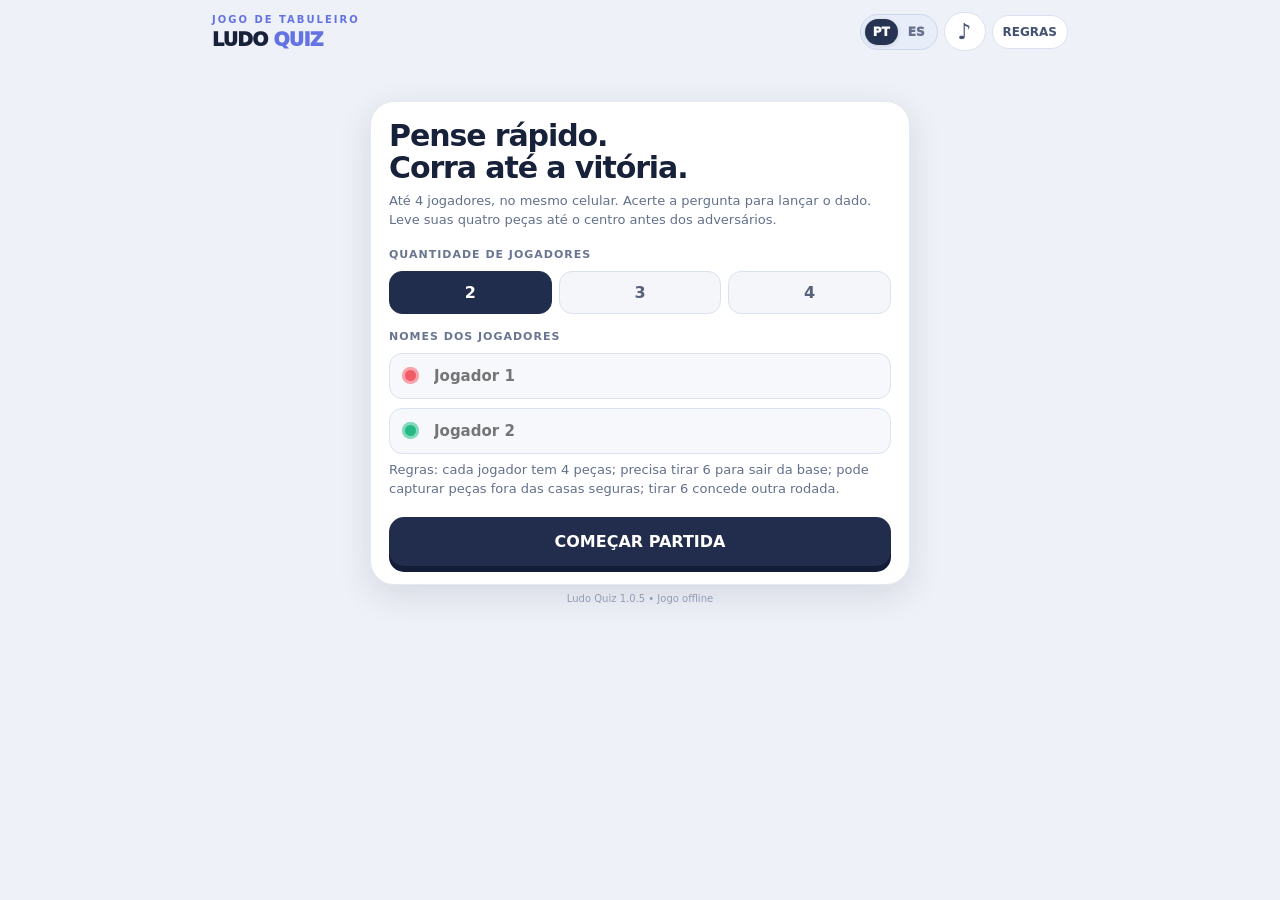
==== commit 19c2db3e: "Ludo Quiz 1.0.5: flip screen between players, audio FX, dice and piece animations; preserve quiz rul" ====
--- a/ludo-quiz/app/src/main/assets/index.html
+++ b/ludo-quiz/app/src/main/assets/index.html
@@ -45,10 +45,11 @@
 .turnAction{width:100%;background:var(--active-color);color:#0a1424;border:0;border-radius:18px;min-height:68px;font-weight:1000;font-size:18px;letter-spacing:.2px;box-shadow:0 7px 0 color-mix(in srgb,var(--active-color),#000 45%)}.turnAction:active{transform:translateY(3px)}.turnAction:disabled{opacity:.65}.turnBottom{font-size:11px;font-weight:700;color:#c2cce3;min-height:14px}
 @media(orientation:landscape) and (max-height:520px){.turnContent{gap:5px}.turnHero{padding:3px 0}.turnIcon{width:54px;height:54px;border-radius:15px}.turnIcon svg{width:32px;height:32px}.turnHeadline{margin:10px 0 2px;font-size:14px}.turnHugeName{font-size:clamp(30px,6vw,48px)}.turnSubtext{margin-top:4px;font-size:13px}.turnDice{margin-top:3px;min-height:38px}.turnDice svg{width:44px;height:44px}.turnAction{min-height:47px;font-size:15px}}
 </style>
+<link rel="stylesheet" href="effects.css">
 </head>
 <body>
 <div id="app">
- <header class="top"><div><div class="eyebrow" id="brandEyebrow">JOGO DE TABULEIRO</div><div class="logo">LUDO <span>QUIZ</span></div></div><div class="topActions"><button class="pill langToggle" id="langBtn" type="button" aria-label="Mudar idioma" aria-pressed="false"><span class="langOpt active" data-lang="pt">PT</span><span class="langOpt" data-lang="es">ES</span></button><button class="pill" id="topBtn" type="button">REGRAS</button></div></header>
+ <header class="top"><div><div class="eyebrow" id="brandEyebrow">JOGO DE TABULEIRO</div><div class="logo">LUDO <span>QUIZ</span></div></div><div class="topActions"><button class="pill langToggle" id="langBtn" type="button" aria-label="Mudar idioma" aria-pressed="false"><span class="langOpt active" data-lang="pt">PT</span><span class="langOpt" data-lang="es">ES</span></button><button class="pill soundToggle" id="soundBtn" type="button" aria-label="Desativar sons">♪</button><button class="pill" id="topBtn" type="button">REGRAS</button></div></header>
  <section id="setup" class="panel">
   <h1 class="setup-h1">Pense rápido.<br>Corra até a vitória.</h1>
   <p class="sub">Até 4 jogadores, no mesmo celular. Acerte a pergunta para lançar o dado. Leve suas quatro peças até o centro antes dos adversários.</p>
@@ -78,11 +79,12 @@
 <div id="turnOverlay" class="turnOverlay" hidden role="dialog" aria-modal="true" aria-labelledby="turnName">
   <div class="turnAmbient turnAmbientA"></div><div class="turnAmbient turnAmbientB"></div>
   <div class="turnContent">
-    <div class="turnTop"><div id="turnBadge" class="turnBadge">PRÓXIMO JOGADOR</div><button type="button" id="turnLangBtn" class="turnLang">PT / ES</button></div>
+    <div class="turnTop"><div id="turnBadge" class="turnBadge">PRÓXIMO JOGADOR</div><div class="turnTopButtons"><button type="button" id="turnSoundBtn" class="turnSoundBtn" aria-label="Desativar sons">♪</button><button type="button" id="turnLangBtn" class="turnLang">PT / ES</button></div></div>
     <div class="turnHero"><div id="turnIcon" class="turnIcon" aria-hidden="true"></div><div id="turnHeadline" class="turnHeadline">SUA VEZ!</div><h2 id="turnName" class="turnHugeName">Jogador 1</h2><div id="turnSubtext" class="turnSubtext">Prepare-se para responder.</div><div id="turnDice" class="turnDice" aria-hidden="true"></div></div>
     <button id="turnAction" class="turnAction" type="button">VER PERGUNTA</button><div class="turnBottom" id="turnBottom">Toque para continuar</div>
   </div>
 </div>
+<script src="effects.js"></script>
 <script>
 'use strict';
 (function(){
@@ -197,13 +199,13 @@
 const pawnSVG='<svg viewBox="0 0 24 24"><circle cx="12" cy="6.5" r="3.2"/><path d="M9.4 10.2c-1.8 1.2-2.7 3.5-2.7 6.4h10.6c0-2.9-.9-5.2-2.7-6.4M5.8 20h12.4"/></svg>';
 function applyLanguage(){document.documentElement.lang=lang==='es'?'es':'pt-BR';document.title='Ludo Quiz · '+(lang==='es'?'Preguntas y carrera':'Perguntas & Corrida');
  el('brandEyebrow').textContent=ui('brand');el('topBtn').textContent=ui('rulesBtn');el('langBtn').setAttribute('aria-label',ui('changeLang'));el('langBtn').setAttribute('aria-pressed',String(lang==='es'));el('questionLangBtn').textContent=lang.toUpperCase()+' / '+(lang==='es'?'PT':'ES');document.querySelectorAll('.langOpt').forEach(n=>n.classList.toggle('active',n.dataset.lang===lang));
- document.querySelector('#setup .setup-h1').innerHTML=ui('heading');document.querySelector('#setup .sub').textContent=ui('intro');document.querySelectorAll('#setup .sectionLabel')[0].textContent=ui('quantity');document.querySelectorAll('#setup .sectionLabel')[1].textContent=ui('names');document.querySelectorAll('#setup .sub')[1].textContent=ui('shortRules');el('startBtn').textContent=ui('start');el('resumeBtn').textContent=ui('resume');document.querySelector('#game .help').textContent=ui('help');el('footerText').textContent='Ludo Quiz 1.0.1 • '+ui('offline');el('board').setAttribute('aria-label',ui('boardAria'));
+ document.querySelector('#setup .setup-h1').innerHTML=ui('heading');document.querySelector('#setup .sub').textContent=ui('intro');document.querySelectorAll('#setup .sectionLabel')[0].textContent=ui('quantity');document.querySelectorAll('#setup .sectionLabel')[1].textContent=ui('names');document.querySelectorAll('#setup .sub')[1].textContent=ui('shortRules');el('startBtn').textContent=ui('start');el('resumeBtn').textContent=ui('resume');document.querySelector('#game .help').textContent=ui('help');el('footerText').textContent='Ludo Quiz 1.0.5 • '+ui('offline');el('board').setAttribute('aria-label',ui('boardAria'));
  el('rulesTitle').textContent=ui('rulesTitle');document.querySelectorAll('#rulesOverlay p.sub').forEach((n,i)=>n.innerHTML='<b>'+(i+1)+'.</b> '+ui('rules')[i]);el('closeRules').textContent=ui('understood');document.querySelector('#endOverlay .qcategory').textContent=ui('finished');el('restartBtn').textContent=ui('restart');el('newBtn').textContent=ui('newGame');el('rulesBtn').textContent=ui('rulesBtn');
- renderSetupNames();if(game){renderAll();if(game.phase==='win')showWin();}if(activeQuestion)refreshQuestionLocale();if(!el('turnOverlay').hidden)showTurnOverlay(turnMode);
+ renderSetupNames();if(game){renderAll();if(game.phase==='win')showWin();}if(activeQuestion)refreshQuestionLocale();if(!el('turnOverlay').hidden)showTurnOverlay(turnMode);LudoFX.translate(()=>lang);
 }
 function setLanguage(next){if(next!=='es'&&next!=='pt')return;lang=next;if(game&&game.notification){game.notification='';save();}try{localStorage.setItem(LANG_KEY,lang);}catch(e){}applyLanguage();}
 function refreshQuestionLocale(){if(!activeQuestion)return;const row=(lang==='es'?QES:Q)[activeQuestion.ix];activeQuestion.category=row[0];activeQuestion.text=row[1];activeQuestion.correct=row[2];activeQuestion.choices=activeQuestion.order.map(i=>row[i]);el('questionCat').textContent=row[0];el('questionWho').textContent=ui('turnOf')+' '+game.players[game.current].name;el('questionText').textContent=row[1];el('answers').querySelectorAll('button').forEach((b,i)=>{b.lastElementChild.textContent=activeQuestion.choices[i];});if(questionAnswered){const correct=activeQuestion.isCorrect;const r=el('questionResult');r.textContent=correct?ui('correctFeedback'):ui('wrongFeedback')+' '+activeQuestion.correct+'. '+ui('loseTurn');}el('questionNext').textContent=game.phase==='roll'?ui('diceButton'):ui('nextPlayer');}
-function showTurnOverlay(mode){if(!game||game.phase==='win')return;turnMode=mode;const p=game.players[game.current];const color=C[p.color].hex;const overlay=el('turnOverlay');const isBonus=mode==='bonus'||(mode==='announce'&&game.notification&&game.notification.includes('6'));const firstTurn=mode==='announce'&&game.turn===1;overlay.style.setProperty('--active-color',color);el('turnIcon').innerHTML=pawnSVG;el('turnName').textContent=p.name;el('turnBadge').textContent=(mode==='announce'||mode==='bonus')?(isBonus?ui('bonus'):(firstTurn?ui('firstPlayer'):ui('nextPlayer'))):((mode==='noMove')?ui('noMoveTitle'):(mode==='rolled'?ui('diceHeadline'):ui('correctTitle')));el('turnHeadline').textContent=(mode==='announce'||mode==='bonus')?(isBonus?ui('bonus'):ui('ready')):mode==='noMove'?ui('noMoveBig'):mode==='rolled'?ui('rolledBig')+' '+game.rolled:ui('diceHeadline');el('turnSubtext').textContent=(mode==='announce'||mode==='bonus')?(isBonus?ui('bonusHint'):ui('prepare')):mode==='noMove'?ui('noPieces'):mode==='rolled'?game.phase==='noMove'?ui('noPieces'):ui('choosePiece'):ui('diceHint');el('turnDice').innerHTML=(mode==='announce'||mode==='bonus')?'':diceSVG((mode==='noMove'||mode==='rolled')?game.rolled:0);el('turnDice').hidden=mode==='announce'||mode==='bonus';const btn=el('turnAction');btn.hidden=mode==='noMove'||mode==='rolled';btn.disabled=mode==='noMove'||mode==='rolled';btn.textContent=mode==='roll'?ui('diceButton'):ui('goQuestion');el('turnBottom').textContent=mode==='noMove'?ui('autoNext'):mode==='rolled'?ui('waitMoment'):ui('tapToContinue');el('turnLangBtn').textContent=lang.toUpperCase()+' / '+(lang==='es'?'PT':'ES');el('questionOverlay').hidden=true;overlay.hidden=false;}
+function showTurnOverlay(mode){if(!game||game.phase==='win')return;turnMode=mode;const p=game.players[game.current];const color=C[p.color].hex;const overlay=el('turnOverlay');const isBonus=mode==='bonus'||(mode==='announce'&&game.notification&&game.notification.includes('6'));const firstTurn=mode==='announce'&&game.turn===1;overlay.style.setProperty('--active-color',color);el('turnIcon').innerHTML=pawnSVG;el('turnName').textContent=p.name;el('turnBadge').textContent=(mode==='announce'||mode==='bonus')?(isBonus?ui('bonus'):(firstTurn?ui('firstPlayer'):ui('nextPlayer'))):((mode==='noMove')?ui('noMoveTitle'):(mode==='rolled'?ui('diceHeadline'):ui('correctTitle')));el('turnHeadline').textContent=(mode==='announce'||mode==='bonus')?(isBonus?ui('bonus'):ui('ready')):mode==='noMove'?ui('noMoveBig'):mode==='rolled'?ui('rolledBig')+' '+game.rolled:ui('diceHeadline');el('turnSubtext').textContent=(mode==='announce'||mode==='bonus')?(isBonus?ui('bonusHint'):ui('prepare')):mode==='noMove'?ui('noPieces'):mode==='rolled'?game.phase==='noMove'?ui('noPieces'):ui('choosePiece'):ui('diceHint');el('turnDice').innerHTML=(mode==='announce'||mode==='bonus')?'':diceSVG((mode==='noMove'||mode==='rolled')?game.rolled:0);el('turnDice').hidden=mode==='announce'||mode==='bonus';const btn=el('turnAction');btn.hidden=mode==='noMove'||mode==='rolled';btn.disabled=mode==='noMove'||mode==='rolled';btn.textContent=mode==='roll'?ui('diceButton'):ui('goQuestion');el('turnBottom').textContent=mode==='noMove'?ui('autoNext'):mode==='rolled'?ui('waitMoment'):ui('tapToContinue');el('turnLangBtn').textContent=lang.toUpperCase()+' / '+(lang==='es'?'PT':'ES');el('questionOverlay').hidden=true;overlay.hidden=false;LudoFX.handoff();}
 function turnOverlayAction(){if(!game)return;if(turnMode==='announce'||turnMode==='bonus'){el('turnOverlay').hidden=true;showQuestion();}else if(turnMode==='roll'){roll();}}
 
 const el=id=>document.getElementById(id);const coord=(r,c)=>r+'_'+c;
@@ -213,8 +215,8 @@
 function setPlayerCount(n){playerCount=n;document.querySelectorAll('[data-count]').forEach(b=>b.classList.toggle('active',Number(b.dataset.count)===n));renderSetupNames();}
 function renderSetupNames(){const box=el('playersForm');let old=[...box.querySelectorAll('input')].map(x=>x.value);box.innerHTML='';colors.slice(0,playerCount).forEach((k,i)=>{const row=document.createElement('div');row.className='playerInput';const dot=document.createElement('span');dot.className='dot';dot.style.background=C[k].hex;const input=document.createElement('input');input.maxLength=20;input.setAttribute('aria-label',ui('names')+' '+(i+1));input.placeholder=ui('player')+' '+(i+1);input.value=old[i]||'';row.append(dot,input);box.append(row);});}
 function getPlayers(){return colors.slice(0,playerCount).map((k,i)=>({name:el('playersForm').querySelectorAll('input')[i].value.trim().slice(0,20)||(ui('player')+' '+(i+1)),color:k,pieces:[-1,-1,-1,-1],correct:0,wrong:0}));}
-function startNew(){clearTransition();game={players:getPlayers(),current:0,phase:'question',rolled:0,turn:1,lastQ:[],winner:-1,notification:''};activeQuestion=null;el('setup').hidden=true;el('game').classList.add('visible');el('endOverlay').hidden=true;renderAll();save();showTurnOverlay('announce');}
-function resume(){clearTransition();let parsed;try{parsed=JSON.parse(localStorage.getItem(SAVE_KEY));}catch(e){}if(!validSave(parsed)){el('resumeWrap').hidden=true;return;}game=parsed;activeQuestion=null;if(!['question','roll','select','noMove','win'].includes(game.phase))game.phase='question';if(typeof game.rolled!=='number')game.rolled=0;if(!Array.isArray(game.lastQ))game.lastQ=[];el('setup').hidden=true;el('game').classList.add('visible');renderAll();if(game.phase==='question')showTurnOverlay('announce');else if(game.phase==='roll')showTurnOverlay('roll');else if(game.phase==='noMove'){showTurnOverlay('noMove');transitionTimer=setTimeout(()=>nextTurn(),1450);}else if(game.phase==='win')showWin();}
+function startNew(){clearTransition();game={players:getPlayers(),current:0,facing:0,phase:'question',rolled:0,turn:1,lastQ:[],winner:-1,notification:''};activeQuestion=null;LudoFX.rotate(0);el('setup').hidden=true;el('game').classList.add('visible');el('endOverlay').hidden=true;renderAll();save();showTurnOverlay('announce');LudoFX.sound('turn');}
+function resume(){clearTransition();let parsed;try{parsed=JSON.parse(localStorage.getItem(SAVE_KEY));}catch(e){}if(!validSave(parsed)){el('resumeWrap').hidden=true;return;}game=parsed;activeQuestion=null;if(game.facing!==1)game.facing=0;LudoFX.rotate(game.facing);if(!['question','roll','select','noMove','moving','win'].includes(game.phase))game.phase='question';if(typeof game.rolled!=='number')game.rolled=0;if(!Array.isArray(game.lastQ))game.lastQ=[];el('setup').hidden=true;el('game').classList.add('visible');renderAll();if(game.phase==='moving'){if(game.pendingMove){finishMove();return;}game.phase='question';renderAll();}if(game.phase==='question')showTurnOverlay('announce');else if(game.phase==='roll')showTurnOverlay('roll');else if(game.phase==='noMove'){showTurnOverlay('noMove');transitionTimer=setTimeout(()=>nextTurn(),1450);}else if(game.phase==='win')showWin();}
 function outerLocation(color,progress){return path[(startIdx[color]+progress)%52];}
 function pieceCell(player,index){const progress=player.pieces[index];if(progress===-1)return C[player.color].base[index];if(progress<=50)return outerLocation(player.color,progress);if(progress<=55)return C[player.color].lane[progress-51];return [7,7];}
 function legalPieces(){if(!game||game.phase!=='select')return [];const p=game.players[game.current];return p.pieces.map((val,i)=>val===-1?(game.rolled===6?i:-1):val<56&&val+game.rolled<=56?i:-1).filter(x=>x>=0);}
@@ -239,31 +241,51 @@
  if(ph==='roll'){title=ui('correctTitle');hint=ui('rollHint');action=ui('roll');}
  if(ph==='select'){title=ui('rolled')+' '+game.rolled+' '+ui('rolledSuffix');hint=ui('choosePiece');action=ui('moveAuto');}
  if(ph==='noMove'){title=ui('noMoveTitle');hint=ui('noMoveHint');action=ui('nextPlayer');}
+ if(ph==='moving'){title=lang==='es'?'Moviendo ficha...':'Movendo peça...';hint='';action='•••';}
  if(ph==='win'){title=ui('gameFinished');hint=ui('wonWith');action=ui('seeResult');}
- el('actionText').textContent=title;el('actionHint').textContent=game.notification||hint;el('gameAction').textContent=action;el('gameAction').disabled=false;
+ el('actionText').textContent=title;el('actionHint').textContent=game.notification||hint;el('gameAction').textContent=action;el('gameAction').disabled=ph==='moving';
  const ops=el('moveoptions');ops.hidden=ph!=='select';ops.innerHTML='';if(ph==='select')for(const i of legalPieces()){const b=document.createElement('button');b.type='button';b.dataset.move=String(i);b.textContent=ui('piece')+' '+(i+1)+(p.pieces[i]===-1?' · '+ui('atBase'):'');ops.append(b);}
  renderPlayers();drawBoard();}
 function drawQuestion(){const used=new Set(game.lastQ||[]);let pool=Q.map((_,i)=>i).filter(i=>!used.has(i));if(!pool.length){game.lastQ=[];pool=Q.map((_,i)=>i);}const ix=pool[Math.floor(Math.random()*pool.length)];game.lastQ.push(ix);if(game.lastQ.length>20)game.lastQ.shift();const q=(lang==='es'?QES:Q)[ix];const order=shuffle([2,3,4,5]);return {ix,order,category:q[0],text:q[1],correct:q[2],choices:order.map(i=>q[i]),selected:-1,isCorrect:null};}
 function showQuestion(){if(!game||game.phase!=='question')return;activeQuestion=drawQuestion();questionAnswered=false;el('questionResult').hidden=true;el('questionNext').hidden=true;el('answers').innerHTML='';activeQuestion.choices.forEach((text,i)=>{const b=document.createElement('button');b.className='answer';b.type='button';b.dataset.answer=String(i);const l=document.createElement('span');l.className='letter';l.textContent='ABCD'[i];const value=document.createElement('span');value.textContent=text;b.append(l,value);el('answers').append(b);});refreshQuestionLocale();el('questionOverlay').hidden=false;save();}
-function answerQuestion(choice){if(!game||game.phase!=='question'||questionAnswered||!activeQuestion||choice<0||choice>3)return;questionAnswered=true;clearTransition();const correct=activeQuestion.order[choice]===2;activeQuestion.isCorrect=correct;activeQuestion.selected=choice;const p=game.players[game.current];if(correct)p.correct++;else p.wrong++;
+function answerQuestion(choice){if(!game||game.phase!=='question'||questionAnswered||!activeQuestion||choice<0||choice>3)return;questionAnswered=true;clearTransition();const correct=activeQuestion.order[choice]===2;LudoFX.sound(correct?'correct':'wrong');activeQuestion.isCorrect=correct;activeQuestion.selected=choice;const p=game.players[game.current];if(correct)p.correct++;else p.wrong++;
  el('answers').querySelectorAll('button').forEach((b,i)=>{b.disabled=true;if(activeQuestion.order[i]===2)b.classList.add('correct');else if(i===choice)b.classList.add('wrong');});
  const feedback=el('questionResult');feedback.hidden=false;feedback.className='result'+(correct?'':' bad');feedback.textContent=correct?ui('correctFeedback'):ui('wrongFeedback')+' '+activeQuestion.correct+'. '+ui('loseTurn');
  el('questionNext').hidden=true;game.phase=correct?'roll':'noMove';game.rolled=0;game.notification=correct?ui('good'):ui('wrongNotice');renderAll();save();
  const expected=game.current;transitionTimer=setTimeout(()=>{transitionTimer=null;if(!game||game.current!==expected)return;if(correct&&game.phase==='roll')showTurnOverlay('roll');else if(!correct&&game.phase==='noMove')nextTurn();},1100);
 }
 function performQuestionNext(){if(!game)return;clearTransition();el('questionOverlay').hidden=true;if(game.phase==='roll')showTurnOverlay('roll');else if(game.phase==='noMove')nextTurn();}
-function roll(){if(!game||game.phase!=='roll')return;clearTransition();game.rolled=1+Math.floor(Math.random()*6);game.phase='select';game.notification='';if(!legalPieces().length){game.phase='noMove';game.notification=ui('rolled')+' '+game.rolled+'. '+ui('noPieces');}renderAll();save();showTurnOverlay('rolled');transitionTimer=setTimeout(()=>{transitionTimer=null;if(!game||!['select','noMove'].includes(game.phase))return;if(game.phase==='noMove'){showTurnOverlay('noMove');transitionTimer=setTimeout(()=>{transitionTimer=null;if(game&&game.phase==='noMove')nextTurn();},1000);}else el('turnOverlay').hidden=true;},920);}
-function movePiece(index){if(!game||game.phase!=='select'||!legalPieces().includes(index))return;const current=game.players[game.current];const prev=current.pieces[index];current.pieces[index]=prev===-1?0:prev+game.rolled;let captured=0;
- const newPos=current.pieces[index];if(newPos>=0&&newPos<=50){const tile=(startIdx[current.color]+newPos)%52;if(!safe.has(tile))for(let j=0;j<game.players.length;j++){if(j===game.current)continue;const other=game.players[j];for(let k=0;k<4;k++){const op=other.pieces[k];if(op>=0&&op<=50&&(startIdx[other.color]+op)%52===tile){other.pieces[k]=-1;captured++;}}}}
- if(current.pieces.every(n=>n===56)){game.winner=game.current;game.phase='win';game.notification='';save();renderAll();showWin();return;}
- const extra=game.rolled===6;const txt=(prev===-1?ui('piece')+' '+(index+1)+' '+ui('cameOut'):ui('piece')+' '+(index+1)+' '+ui('advanced')+' '+game.rolled+' '+ui('squares'))+(captured?' '+ui('captured')+' '+captured+' '+ui('pieces'):'');
- if(extra){game.phase='question';game.rolled=0;game.notification=txt+' '+ui('extraTurn');game.turn++;save();renderAll();showTurnOverlay('bonus');}else{game.notification=txt;nextTurn();}
-}
-function nextTurn(){if(!game||game.phase==='win')return;clearTransition();game.current=(game.current+1)%game.players.length;game.turn++;game.phase='question';game.rolled=0;game.notification='';save();renderAll();showTurnOverlay('announce');}
+function roll(){if(!game||game.phase!=='roll')return;clearTransition();game.rolled=1+Math.floor(Math.random()*6);LudoFX.sound('dice');game.phase='select';game.notification='';if(!legalPieces().length){game.phase='noMove';game.notification=ui('rolled')+' '+game.rolled+'. '+ui('noPieces');}renderAll();save();showTurnOverlay('rolled');LudoFX.animateDice(el('turnDice'),game.rolled,diceSVG);transitionTimer=setTimeout(()=>{transitionTimer=null;LudoFX.clearDice();if(!game||!['select','noMove'].includes(game.phase))return;if(game.phase==='noMove'){showTurnOverlay('noMove');transitionTimer=setTimeout(()=>{transitionTimer=null;if(game&&game.phase==='noMove')nextTurn();},1000);}else el('turnOverlay').hidden=true;},1250);}
+function movePiece(index){
+ if(!game||game.phase!=='select'||!legalPieces().includes(index))return;
+ clearTransition();
+ const current=game.players[game.current],oldToken=el('board').querySelector('[data-player="'+game.current+'"][data-piece="'+index+'"]');
+ const before=oldToken?oldToken.getBoundingClientRect():null;
+ const prev=current.pieces[index];current.pieces[index]=prev===-1?0:prev+game.rolled;
+ let captured=0;
+ const newPos=current.pieces[index];
+ if(newPos>=0&&newPos<=50){const tile=(startIdx[current.color]+newPos)%52;if(!safe.has(tile))for(let j=0;j<game.players.length;j++){if(j===game.current)continue;const other=game.players[j];for(let k=0;k<4;k++){const op=other.pieces[k];if(op>=0&&op<=50&&(startIdx[other.color]+op)%52===tile){other.pieces[k]=-1;captured++;}}}}
+ const won=current.pieces.every(n=>n===56),extra=game.rolled===6;
+ const msg=(prev===-1?ui('piece')+' '+(index+1)+' '+ui('cameOut'):ui('piece')+' '+(index+1)+' '+ui('advanced')+' '+game.rolled+' '+ui('squares'))+(captured?' '+ui('captured')+' '+captured+' '+ui('pieces'):'');
+ game.pendingMove={won,extra,message:msg};
+ game.phase='moving';save();renderAll();
+ const newToken=el('board').querySelector('[data-player="'+game.current+'"][data-piece="'+index+'"]');
+ LudoFX.animateMove(before,newToken,captured);
+ LudoFX.sound(captured?'capture':'move');
+ transitionTimer=setTimeout(()=>{transitionTimer=null;finishMove();},740);
+}
+function finishMove(){
+ if(!game||game.phase!=='moving'||!game.pendingMove)return;
+ const pending=game.pendingMove;delete game.pendingMove;
+ if(pending.won){game.winner=game.current;game.phase='win';game.notification='';save();renderAll();LudoFX.sound('win');showWin();return;}
+ if(pending.extra){game.phase='question';game.rolled=0;game.notification=pending.message+' '+ui('extraTurn');game.turn++;save();renderAll();LudoFX.sound('bonus');showTurnOverlay('bonus');return;}
+ game.notification=pending.message;nextTurn();
+}
+function nextTurn(){if(!game||game.phase==='win')return;clearTransition();LudoFX.clearDice();game.current=(game.current+1)%game.players.length;game.facing=(game.facing===1?0:1);LudoFX.rotate(game.facing);LudoFX.sound('turn');game.turn++;game.phase='question';game.rolled=0;game.notification='';save();renderAll();showTurnOverlay('announce');}
 function showWin(){const p=game.players[game.winner];if(!p)return;clearTransition();el('turnOverlay').hidden=true;el('winnerText').textContent=p.name+' '+ui('winnerSuffix');el('winnerDetails').textContent=p.correct+' '+ui('winnerDetails')+' '+p.wrong+' '+ui('winnerWrong');el('endOverlay').hidden=false;}
-function newGameConfirm(){if(!game)return;const ok=window.confirm(ui('confirmNew'));if(!ok)return;clearTransition();game=null;activeQuestion=null;el('questionOverlay').hidden=true;el('turnOverlay').hidden=true;el('endOverlay').hidden=true;el('game').classList.remove('visible');el('setup').hidden=false;try{localStorage.removeItem(SAVE_KEY);}catch(e){}el('resumeWrap').hidden=true;}
+function newGameConfirm(){if(!game)return;const ok=window.confirm(ui('confirmNew'));if(!ok)return;clearTransition();game=null;activeQuestion=null;LudoFX.rotate(0);el('questionOverlay').hidden=true;el('turnOverlay').hidden=true;el('endOverlay').hidden=true;el('game').classList.remove('visible');el('setup').hidden=false;try{localStorage.removeItem(SAVE_KEY);}catch(e){}el('resumeWrap').hidden=true;}
 function toggleRules(open){showingRules=open;el('rulesOverlay').hidden=!open;}
-function init(){renderSetupNames();document.querySelectorAll('[data-count]').forEach(b=>b.addEventListener('click',()=>setPlayerCount(Number(b.dataset.count))));el('startBtn').addEventListener('click',startNew);el('resumeBtn').addEventListener('click',resume);el('topBtn').addEventListener('click',()=>toggleRules(true));el('rulesBtn').addEventListener('click',()=>toggleRules(true));el('closeRules').addEventListener('click',()=>toggleRules(false));el('newBtn').addEventListener('click',newGameConfirm);el('restartBtn').addEventListener('click',()=>{clearTransition();el('turnOverlay').hidden=true;el('endOverlay').hidden=true;game=null;activeQuestion=null;el('game').classList.remove('visible');el('setup').hidden=false;try{localStorage.removeItem(SAVE_KEY);}catch(e){}el('resumeWrap').hidden=true;});
+function init(){LudoFX.init(()=>lang);LudoFX.rotate(0);renderSetupNames();document.querySelectorAll('[data-count]').forEach(b=>b.addEventListener('click',()=>setPlayerCount(Number(b.dataset.count))));el('startBtn').addEventListener('click',startNew);el('resumeBtn').addEventListener('click',resume);el('topBtn').addEventListener('click',()=>toggleRules(true));el('rulesBtn').addEventListener('click',()=>toggleRules(true));el('closeRules').addEventListener('click',()=>toggleRules(false));el('newBtn').addEventListener('click',newGameConfirm);el('restartBtn').addEventListener('click',()=>{clearTransition();el('turnOverlay').hidden=true;el('endOverlay').hidden=true;game=null;activeQuestion=null;LudoFX.rotate(0);el('game').classList.remove('visible');el('setup').hidden=false;try{localStorage.removeItem(SAVE_KEY);}catch(e){}el('resumeWrap').hidden=true;});
  el('langBtn').addEventListener('click',()=>setLanguage(lang==='pt'?'es':'pt'));el('turnLangBtn').addEventListener('click',()=>setLanguage(lang==='pt'?'es':'pt'));el('questionLangBtn').addEventListener('click',()=>setLanguage(lang==='pt'?'es':'pt'));el('turnAction').addEventListener('click',turnOverlayAction);
  el('gameAction').addEventListener('click',()=>{if(!game)return;if(game.phase==='question')showQuestion();else if(game.phase==='roll')showTurnOverlay('roll');else if(game.phase==='select'){const legal=legalPieces();if(legal.length)movePiece(legal[0]);}else if(game.phase==='noMove')nextTurn();else if(game.phase==='win')showWin();});
  el('board').addEventListener('click',e=>{const b=e.target.closest('button[data-piece]');if(b&&game&&Number(b.dataset.player)===game.current)movePiece(Number(b.dataset.piece));});el('moveoptions').addEventListener('click',e=>{const b=e.target.closest('button[data-move]');if(b)movePiece(Number(b.dataset.move));});
@@ -274,4 +296,4 @@
 init();
 })();
 </script>
-</body></html>+</body></html>
--- a/ludo-quiz/app/src/main/assets/effects.css
+++ b/ludo-quiz/app/src/main/assets/effects.css
@@ -0,0 +1,19 @@
+/* v1.0.5: giro visual de 180 grados, audio y animaciones. */
+.soundToggle{min-width:42px;min-height:39px;font-size:22px!important;line-height:1;padding:6px 10px!important}
+.soundToggle.muted{opacity:.57}
+.turnSoundBtn{background:#ffffff1d;border:1px solid #ffffff3e;color:white;border-radius:12px;min-width:43px;min-height:42px;font-size:22px}
+.turnTopButtons{display:flex;align-items:center;gap:7px}
+#app,.overlay,.turnOverlay{transform-origin:center center;transition:transform .58s cubic-bezier(.22,.79,.18,1)}
+html.facing-reverse #app,html.facing-reverse .overlay,html.facing-reverse .turnOverlay{transform:rotate(180deg)}
+html.facing-reverse body{height:100dvh;overflow:hidden}
+html.facing-reverse #app{height:100dvh;overflow-y:auto;overscroll-behavior:contain}
+.turnContent.fx-handoff{animation:fxEnter .48s ease both}
+@keyframes fxEnter{from{opacity:.60;scale:.91}to{opacity:1;scale:1}}
+#turnDice.fx-rolling .diceGlyph{animation:fxDice .42s ease-in-out infinite}
+@keyframes fxDice{0%{transform:translateY(-5px) rotate(-18deg) scale(.93)}50%{transform:translateY(6px) rotate(16deg) scale(1.10)}100%{transform:translateY(-5px) rotate(-18deg) scale(.93)}}
+.token:not(.selectable){transition:filter .2s}
+.answer.correct{animation:fxCorrect .3s ease}
+.answer.wrong{animation:fxWrong .35s ease}
+@keyframes fxCorrect{0%,100%{transform:scale(1)}50%{transform:scale(1.025)}}
+@keyframes fxWrong{0%,100%{transform:translateX(0)}25%{transform:translateX(-5px)}75%{transform:translateX(5px)}}
+@media(prefers-reduced-motion:reduce){#app,.overlay,.turnOverlay{transition:none!important}.turnContent.fx-handoff,.fx-rolling .diceGlyph{animation:none!important}}
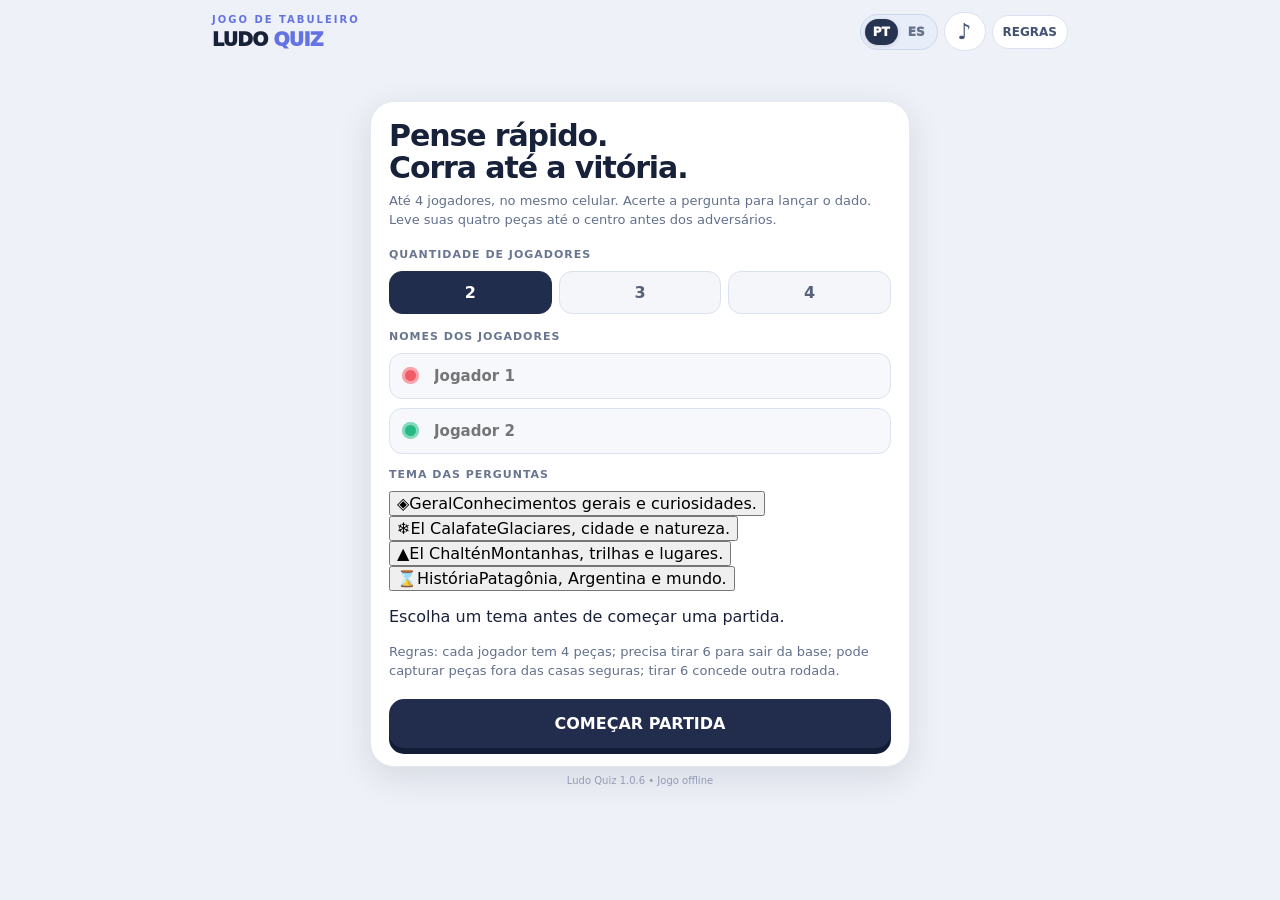
==== commit b32c58e4: "Ludo Quiz v1.0.6: selectors for historical trivia themes, no gameplay changes" ====
--- a/ludo-quiz/app/src/main/assets/index.html
+++ b/ludo-quiz/app/src/main/assets/index.html
@@ -46,6 +46,7 @@
 @media(orientation:landscape) and (max-height:520px){.turnContent{gap:5px}.turnHero{padding:3px 0}.turnIcon{width:54px;height:54px;border-radius:15px}.turnIcon svg{width:32px;height:32px}.turnHeadline{margin:10px 0 2px;font-size:14px}.turnHugeName{font-size:clamp(30px,6vw,48px)}.turnSubtext{margin-top:4px;font-size:13px}.turnDice{margin-top:3px;min-height:38px}.turnDice svg{width:44px;height:44px}.turnAction{min-height:47px;font-size:15px}}
 </style>
 <link rel="stylesheet" href="effects.css">
+<link rel="stylesheet" href="themes.css">
 </head>
 <body>
 <div id="app">
@@ -58,6 +59,14 @@
    <button type="button" data-count="2" class="active">2</button><button type="button" data-count="3">3</button><button type="button" data-count="4">4</button>
   </div>
   <div class="sectionLabel">Nomes dos jogadores</div><div id="playersForm" class="playersForm"></div>
+<div class="sectionLabel" id="themeLabel">Tema das perguntas</div>
+<div id="themeChoices" class="themeGrid" role="group" aria-labelledby="themeLabel">
+<button class="themeCard active" type="button" data-theme="general" aria-pressed="true"><span class="themeIcon" aria-hidden="true">◈</span><span class="themeCopy"><span class="themeName">Geral</span><span class="themeDesc">Conhecimentos gerais e curiosidades.</span></span></button>
+<button class="themeCard" type="button" data-theme="calafate" aria-pressed="false"><span class="themeIcon" aria-hidden="true">❄</span><span class="themeCopy"><span class="themeName">El Calafate</span><span class="themeDesc">Glaciares, cidade e natureza.</span></span></button>
+<button class="themeCard" type="button" data-theme="chalten" aria-pressed="false"><span class="themeIcon" aria-hidden="true">▲</span><span class="themeCopy"><span class="themeName">El Chaltén</span><span class="themeDesc">Montanhas, trilhas e lugares.</span></span></button>
+<button class="themeCard" type="button" data-theme="historia" aria-pressed="false"><span class="themeIcon" aria-hidden="true">⌛</span><span class="themeCopy"><span class="themeName">História</span><span class="themeDesc">Patagônia, Argentina e mundo.</span></span></button>
+</div><p id="themeHelp" class="themeSmallHelp">Escolha um tema antes de começar uma partida.</p>
+
   <p class="sub">Regras: cada jogador tem 4 peças; precisa tirar 6 para sair da base; pode capturar peças fora das casas seguras; tirar 6 concede outra rodada.</p>
   <button class="primary" id="startBtn" type="button">COMEÇAR PARTIDA</button>
   <div id="resumeWrap" hidden style="margin-top:14px"><button class="secondary" id="resumeBtn" style="width:100%" type="button">CONTINUAR PARTIDA SALVA</button></div>
@@ -85,6 +94,7 @@
   </div>
 </div>
 <script src="effects.js"></script>
+<script src="themes.js"></script>
 <script>
 'use strict';
 (function(){
@@ -199,12 +209,12 @@
 const pawnSVG='<svg viewBox="0 0 24 24"><circle cx="12" cy="6.5" r="3.2"/><path d="M9.4 10.2c-1.8 1.2-2.7 3.5-2.7 6.4h10.6c0-2.9-.9-5.2-2.7-6.4M5.8 20h12.4"/></svg>';
 function applyLanguage(){document.documentElement.lang=lang==='es'?'es':'pt-BR';document.title='Ludo Quiz · '+(lang==='es'?'Preguntas y carrera':'Perguntas & Corrida');
  el('brandEyebrow').textContent=ui('brand');el('topBtn').textContent=ui('rulesBtn');el('langBtn').setAttribute('aria-label',ui('changeLang'));el('langBtn').setAttribute('aria-pressed',String(lang==='es'));el('questionLangBtn').textContent=lang.toUpperCase()+' / '+(lang==='es'?'PT':'ES');document.querySelectorAll('.langOpt').forEach(n=>n.classList.toggle('active',n.dataset.lang===lang));
- document.querySelector('#setup .setup-h1').innerHTML=ui('heading');document.querySelector('#setup .sub').textContent=ui('intro');document.querySelectorAll('#setup .sectionLabel')[0].textContent=ui('quantity');document.querySelectorAll('#setup .sectionLabel')[1].textContent=ui('names');document.querySelectorAll('#setup .sub')[1].textContent=ui('shortRules');el('startBtn').textContent=ui('start');el('resumeBtn').textContent=ui('resume');document.querySelector('#game .help').textContent=ui('help');el('footerText').textContent='Ludo Quiz 1.0.5 • '+ui('offline');el('board').setAttribute('aria-label',ui('boardAria'));
+ document.querySelector('#setup .setup-h1').innerHTML=ui('heading');document.querySelector('#setup .sub').textContent=ui('intro');document.querySelectorAll('#setup .sectionLabel')[0].textContent=ui('quantity');document.querySelectorAll('#setup .sectionLabel')[1].textContent=ui('names');document.querySelectorAll('#setup .sub')[1].textContent=ui('shortRules');el('startBtn').textContent=ui('start');el('resumeBtn').textContent=ui('resume');document.querySelector('#game .help').textContent=ui('help');el('footerText').textContent='Ludo Quiz 1.0.6 • '+ui('offline');el('board').setAttribute('aria-label',ui('boardAria'));
  el('rulesTitle').textContent=ui('rulesTitle');document.querySelectorAll('#rulesOverlay p.sub').forEach((n,i)=>n.innerHTML='<b>'+(i+1)+'.</b> '+ui('rules')[i]);el('closeRules').textContent=ui('understood');document.querySelector('#endOverlay .qcategory').textContent=ui('finished');el('restartBtn').textContent=ui('restart');el('newBtn').textContent=ui('newGame');el('rulesBtn').textContent=ui('rulesBtn');
  renderSetupNames();if(game){renderAll();if(game.phase==='win')showWin();}if(activeQuestion)refreshQuestionLocale();if(!el('turnOverlay').hidden)showTurnOverlay(turnMode);LudoFX.translate(()=>lang);
 }
 function setLanguage(next){if(next!=='es'&&next!=='pt')return;lang=next;if(game&&game.notification){game.notification='';save();}try{localStorage.setItem(LANG_KEY,lang);}catch(e){}applyLanguage();}
-function refreshQuestionLocale(){if(!activeQuestion)return;const row=(lang==='es'?QES:Q)[activeQuestion.ix];activeQuestion.category=row[0];activeQuestion.text=row[1];activeQuestion.correct=row[2];activeQuestion.choices=activeQuestion.order.map(i=>row[i]);el('questionCat').textContent=row[0];el('questionWho').textContent=ui('turnOf')+' '+game.players[game.current].name;el('questionText').textContent=row[1];el('answers').querySelectorAll('button').forEach((b,i)=>{b.lastElementChild.textContent=activeQuestion.choices[i];});if(questionAnswered){const correct=activeQuestion.isCorrect;const r=el('questionResult');r.textContent=correct?ui('correctFeedback'):ui('wrongFeedback')+' '+activeQuestion.correct+'. '+ui('loseTurn');}el('questionNext').textContent=game.phase==='roll'?ui('diceButton'):ui('nextPlayer');}
+function refreshQuestionLocale(){if(!activeQuestion)return;const row=LudoThemes.rows((game&&game.theme)||'general',lang,Q,QES)[activeQuestion.ix];activeQuestion.category=row[0];activeQuestion.text=row[1];activeQuestion.correct=row[2];activeQuestion.choices=activeQuestion.order.map(i=>row[i]);el('questionCat').textContent=row[0];el('questionWho').textContent=ui('turnOf')+' '+game.players[game.current].name;el('questionText').textContent=row[1];el('answers').querySelectorAll('button').forEach((b,i)=>{b.lastElementChild.textContent=activeQuestion.choices[i];});if(questionAnswered){const correct=activeQuestion.isCorrect;const r=el('questionResult');r.textContent=correct?ui('correctFeedback'):ui('wrongFeedback')+' '+activeQuestion.correct+'. '+ui('loseTurn');}el('questionNext').textContent=game.phase==='roll'?ui('diceButton'):ui('nextPlayer');}
 function showTurnOverlay(mode){if(!game||game.phase==='win')return;turnMode=mode;const p=game.players[game.current];const color=C[p.color].hex;const overlay=el('turnOverlay');const isBonus=mode==='bonus'||(mode==='announce'&&game.notification&&game.notification.includes('6'));const firstTurn=mode==='announce'&&game.turn===1;overlay.style.setProperty('--active-color',color);el('turnIcon').innerHTML=pawnSVG;el('turnName').textContent=p.name;el('turnBadge').textContent=(mode==='announce'||mode==='bonus')?(isBonus?ui('bonus'):(firstTurn?ui('firstPlayer'):ui('nextPlayer'))):((mode==='noMove')?ui('noMoveTitle'):(mode==='rolled'?ui('diceHeadline'):ui('correctTitle')));el('turnHeadline').textContent=(mode==='announce'||mode==='bonus')?(isBonus?ui('bonus'):ui('ready')):mode==='noMove'?ui('noMoveBig'):mode==='rolled'?ui('rolledBig')+' '+game.rolled:ui('diceHeadline');el('turnSubtext').textContent=(mode==='announce'||mode==='bonus')?(isBonus?ui('bonusHint'):ui('prepare')):mode==='noMove'?ui('noPieces'):mode==='rolled'?game.phase==='noMove'?ui('noPieces'):ui('choosePiece'):ui('diceHint');el('turnDice').innerHTML=(mode==='announce'||mode==='bonus')?'':diceSVG((mode==='noMove'||mode==='rolled')?game.rolled:0);el('turnDice').hidden=mode==='announce'||mode==='bonus';const btn=el('turnAction');btn.hidden=mode==='noMove'||mode==='rolled';btn.disabled=mode==='noMove'||mode==='rolled';btn.textContent=mode==='roll'?ui('diceButton'):ui('goQuestion');el('turnBottom').textContent=mode==='noMove'?ui('autoNext'):mode==='rolled'?ui('waitMoment'):ui('tapToContinue');el('turnLangBtn').textContent=lang.toUpperCase()+' / '+(lang==='es'?'PT':'ES');el('questionOverlay').hidden=true;overlay.hidden=false;LudoFX.handoff();}
 function turnOverlayAction(){if(!game)return;if(turnMode==='announce'||turnMode==='bonus'){el('turnOverlay').hidden=true;showQuestion();}else if(turnMode==='roll'){roll();}}
 
@@ -246,7 +256,7 @@
  el('actionText').textContent=title;el('actionHint').textContent=game.notification||hint;el('gameAction').textContent=action;el('gameAction').disabled=ph==='moving';
  const ops=el('moveoptions');ops.hidden=ph!=='select';ops.innerHTML='';if(ph==='select')for(const i of legalPieces()){const b=document.createElement('button');b.type='button';b.dataset.move=String(i);b.textContent=ui('piece')+' '+(i+1)+(p.pieces[i]===-1?' · '+ui('atBase'):'');ops.append(b);}
  renderPlayers();drawBoard();}
-function drawQuestion(){const used=new Set(game.lastQ||[]);let pool=Q.map((_,i)=>i).filter(i=>!used.has(i));if(!pool.length){game.lastQ=[];pool=Q.map((_,i)=>i);}const ix=pool[Math.floor(Math.random()*pool.length)];game.lastQ.push(ix);if(game.lastQ.length>20)game.lastQ.shift();const q=(lang==='es'?QES:Q)[ix];const order=shuffle([2,3,4,5]);return {ix,order,category:q[0],text:q[1],correct:q[2],choices:order.map(i=>q[i]),selected:-1,isCorrect:null};}
+function drawQuestion(){if(!LudoThemes.keys.includes(game.theme)){game.theme=LudoThemes.current();game.lastQ=[];}const bank=LudoThemes.rows(game.theme,lang,Q,QES);const used=new Set(game.lastQ||[]);let pool=bank.map((_,i)=>i).filter(i=>!used.has(i));if(!pool.length){game.lastQ=[];pool=bank.map((_,i)=>i);}const ix=pool[Math.floor(Math.random()*pool.length)];game.lastQ.push(ix);const historyLimit=game.theme==='general'?20:bank.length;if(game.lastQ.length>historyLimit)game.lastQ.shift();const q=bank[ix];const order=shuffle([2,3,4,5]);return {ix,order,category:q[0],text:q[1],correct:q[2],choices:order.map(i=>q[i]),selected:-1,isCorrect:null};}
 function showQuestion(){if(!game||game.phase!=='question')return;activeQuestion=drawQuestion();questionAnswered=false;el('questionResult').hidden=true;el('questionNext').hidden=true;el('answers').innerHTML='';activeQuestion.choices.forEach((text,i)=>{const b=document.createElement('button');b.className='answer';b.type='button';b.dataset.answer=String(i);const l=document.createElement('span');l.className='letter';l.textContent='ABCD'[i];const value=document.createElement('span');value.textContent=text;b.append(l,value);el('answers').append(b);});refreshQuestionLocale();el('questionOverlay').hidden=false;save();}
 function answerQuestion(choice){if(!game||game.phase!=='question'||questionAnswered||!activeQuestion||choice<0||choice>3)return;questionAnswered=true;clearTransition();const correct=activeQuestion.order[choice]===2;LudoFX.sound(correct?'correct':'wrong');activeQuestion.isCorrect=correct;activeQuestion.selected=choice;const p=game.players[game.current];if(correct)p.correct++;else p.wrong++;
  el('answers').querySelectorAll('button').forEach((b,i)=>{b.disabled=true;if(activeQuestion.order[i]===2)b.classList.add('correct');else if(i===choice)b.classList.add('wrong');});
@@ -296,4 +306,5 @@
 init();
 })();
 </script>
-</body></html>
+<script>LudoThemes.init();</script>
+</body></html>
--- a/ludo-quiz/app/src/main/assets/effects.css
+++ b/ludo-quiz/app/src/main/assets/effects.css
@@ -17,3 +17,8 @@
 @keyframes fxCorrect{0%,100%{transform:scale(1)}50%{transform:scale(1.025)}}
 @keyframes fxWrong{0%,100%{transform:translateX(0)}25%{transform:translateX(-5px)}75%{transform:translateX(5px)}}
 @media(prefers-reduced-motion:reduce){#app,.overlay,.turnOverlay{transition:none!important}.turnContent.fx-handoff,.fx-rolling .diceGlyph{animation:none!important}}
+
+/* Rotated full-screen overlays must not inherit horizontal scroll from decorative glows. */
+.turnOverlay{overflow-x:hidden}
+.turnAmbientA{left:0}
+.turnAmbientB{right:0}
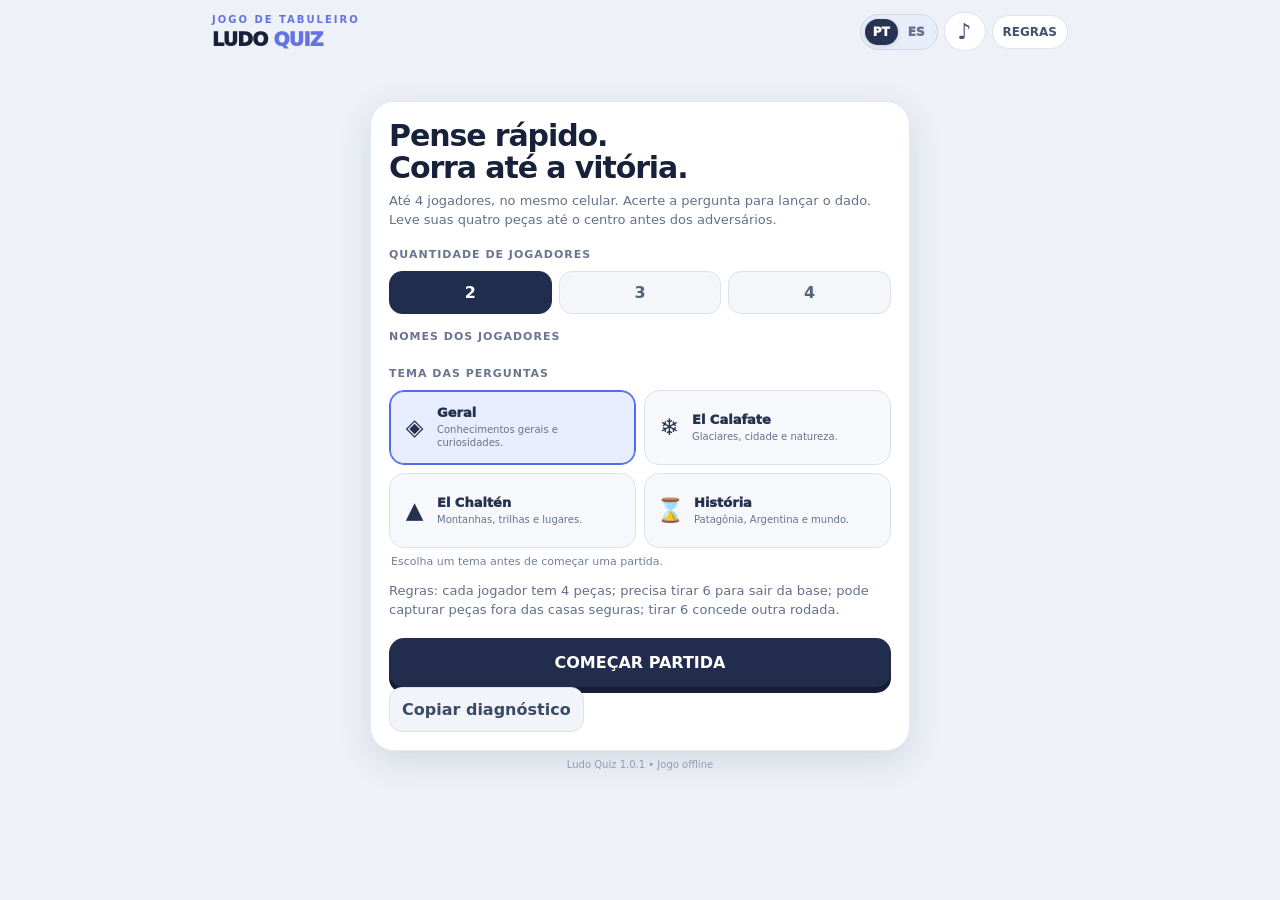
==== commit 47a91f4f: "Ludo Quiz 1.0.7: dual readable question overlays and capture diagnostics" ====
--- a/ludo-quiz/app/src/main/assets/index.html
+++ b/ludo-quiz/app/src/main/assets/index.html
@@ -47,6 +47,7 @@
 </style>
 <link rel="stylesheet" href="effects.css">
 <link rel="stylesheet" href="themes.css">
+<link rel="stylesheet" href="dual.css">
 </head>
 <body>
 <div id="app">
@@ -70,6 +71,7 @@
   <p class="sub">Regras: cada jogador tem 4 peças; precisa tirar 6 para sair da base; pode capturar peças fora das casas seguras; tirar 6 concede outra rodada.</p>
   <button class="primary" id="startBtn" type="button">COMEÇAR PARTIDA</button>
   <div id="resumeWrap" hidden style="margin-top:14px"><button class="secondary" id="resumeBtn" style="width:100%" type="button">CONTINUAR PARTIDA SALVA</button></div>
+  <div class="diagSetup"><button type="button" id="diagSetupBtn" class="secondary">Copiar diagnóstico</button></div>
  </section>
  <main id="game" aria-label="Jogo Ludo Quiz">
   <section class="turnhead"><div><div class="turnname"><span id="turnDot" class="dot"></span><span id="turnPlayer">Jogador 1</span></div><div class="turninfo" id="turnInfo">Sua vez de responder</div></div><div class="score" id="scoreInfo">0 perguntas certas</div></section>
@@ -79,22 +81,31 @@
   <div id="moveoptions" class="moveoptions" hidden></div>
   <div class="controls"><button class="secondary" type="button" id="gameAction">RESPONDER</button><button class="secondary" type="button" id="rulesBtn">REGRAS</button><button class="secondary" type="button" id="newBtn">NOVO JOGO</button></div>
   <p class="help">Toque na peça destacada ou escolha o número da peça para avançar. O progresso é salvo automaticamente neste aparelho.</p>
+  <div class="diagControls"><button type="button" id="diagBtn" class="secondary">Copiar diagnóstico completo</button><span id="diagStatus" role="status" aria-live="polite"></span></div>
  </main>
  <div class="footer" id="footerText">Ludo Quiz 1.0.1 • Jogo offline</div>
 </div>
-<div id="questionOverlay" class="overlay" hidden><div class="modal" role="dialog" aria-modal="true" aria-labelledby="questionText"><div class="questionTop"><div class="qcategory" id="questionCat">PERGUNTA</div><button type="button" class="questionLang" id="questionLangBtn">PT / ES</button></div><div class="qname" id="questionWho"></div><div class="question" id="questionText"></div><div id="answers" class="answers"></div><div id="questionResult" class="result" hidden></div><button id="questionNext" type="button" class="primary modalBtn" hidden></button></div></div>
+<div id="questionOverlay" class="overlay dualQuestion" hidden>
+  <section id="questionMirror" class="questionMirror" aria-label="Pergunta visível para o outro lado" aria-live="polite">
+    <div class="mirrorHeader"><span id="mirrorTag" class="mirrorTag">SOMENTE OBSERVAR</span><span id="mirrorWho" class="mirrorWho"></span></div>
+    <div id="mirrorCategory" class="mirrorCategory"></div><div id="mirrorQuestion" class="mirrorQuestion"></div>
+    <div id="mirrorAnswers" class="mirrorAnswers"></div><div id="mirrorResult" class="mirrorResult" hidden></div>
+  </section>
+  <div class="modal" role="dialog" aria-modal="true" aria-labelledby="questionText"><div class="questionTop"><div class="qcategory" id="questionCat">PERGUNTA</div><button type="button" class="questionLang" id="questionLangBtn">PT / ES</button></div><div class="qname" id="questionWho"></div><div class="question" id="questionText"></div><div id="answers" class="answers"></div><div id="questionResult" class="result" hidden></div><button id="questionNext" type="button" class="primary modalBtn" hidden></button></div></div>
 <div id="rulesOverlay" class="overlay" hidden><div class="modal" role="dialog" aria-modal="true" aria-labelledby="rulesTitle"><h2 id="rulesTitle">Como jogar</h2><p class="sub"><b>1.</b> Selecione de 2 a 4 jogadores e comece uma partida. Cada um controla quatro peças da sua cor.</p><p class="sub"><b>2.</b> No seu turno, responda uma pergunta com quatro alternativas. Se errar, perde a vez. Se acertar, pode lançar o dado.</p><p class="sub"><b>3.</b> Uma peça só pode sair da base quando o dado mostrar <b>6</b>. Escolha qual peça deseja movimentar.</p><p class="sub"><b>4.</b> Se parar numa casa de outro jogador fora das casas seguras (★), a peça adversária volta para a base.</p><p class="sub"><b>5.</b> O número 6 concede um turno extra; perguntas também se aplicam ao turno extra. Para chegar ao centro, precisa de número exato.</p><p class="sub"><b>6.</b> Ganha quem levar as quatro peças ao centro primeiro. Funciona sem internet, e a partida fica salva no aparelho.</p><button class="primary" type="button" id="closeRules">ENTENDI</button></div></div>
 <div id="endOverlay" class="overlay" hidden><div class="modal" role="dialog" aria-modal="true"><div class="trophy">🏆</div><div class="qcategory">PARTIDA ENCERRADA</div><div class="question" id="winnerText">Vencedor!</div><p class="sub" id="winnerDetails"></p><button class="primary" type="button" id="restartBtn">JOGAR NOVAMENTE</button></div></div>
 <div id="turnOverlay" class="turnOverlay" hidden role="dialog" aria-modal="true" aria-labelledby="turnName">
   <div class="turnAmbient turnAmbientA"></div><div class="turnAmbient turnAmbientB"></div>
   <div class="turnContent">
     <div class="turnTop"><div id="turnBadge" class="turnBadge">PRÓXIMO JOGADOR</div><div class="turnTopButtons"><button type="button" id="turnSoundBtn" class="turnSoundBtn" aria-label="Desativar sons">♪</button><button type="button" id="turnLangBtn" class="turnLang">PT / ES</button></div></div>
-    <div class="turnHero"><div id="turnIcon" class="turnIcon" aria-hidden="true"></div><div id="turnHeadline" class="turnHeadline">SUA VEZ!</div><h2 id="turnName" class="turnHugeName">Jogador 1</h2><div id="turnSubtext" class="turnSubtext">Prepare-se para responder.</div><div id="turnDice" class="turnDice" aria-hidden="true"></div></div>
+    <div class="turnHero"><div id="turnIcon" class="turnIcon" aria-hidden="true"></div><div id="turnHeadline" class="turnHeadline">SUA VEZ!</div><h2 id="turnName" class="turnHugeName">Jogador 1</h2><div id="turnSubtext" class="turnSubtext">Prepare-se para responder.</div><div id="turnCaptureMsg" class="turnCaptureMsg" hidden></div><div id="turnDice" class="turnDice" aria-hidden="true"></div></div>
     <button id="turnAction" class="turnAction" type="button">VER PERGUNTA</button><div class="turnBottom" id="turnBottom">Toque para continuar</div>
   </div>
 </div>
 <script src="effects.js"></script>
 <script src="themes.js"></script>
+<script src="dual.js"></script>
+<script src="diagnostics.js"></script>
 <script>
 'use strict';
 (function(){
@@ -209,24 +220,24 @@
 const pawnSVG='<svg viewBox="0 0 24 24"><circle cx="12" cy="6.5" r="3.2"/><path d="M9.4 10.2c-1.8 1.2-2.7 3.5-2.7 6.4h10.6c0-2.9-.9-5.2-2.7-6.4M5.8 20h12.4"/></svg>';
 function applyLanguage(){document.documentElement.lang=lang==='es'?'es':'pt-BR';document.title='Ludo Quiz · '+(lang==='es'?'Preguntas y carrera':'Perguntas & Corrida');
  el('brandEyebrow').textContent=ui('brand');el('topBtn').textContent=ui('rulesBtn');el('langBtn').setAttribute('aria-label',ui('changeLang'));el('langBtn').setAttribute('aria-pressed',String(lang==='es'));el('questionLangBtn').textContent=lang.toUpperCase()+' / '+(lang==='es'?'PT':'ES');document.querySelectorAll('.langOpt').forEach(n=>n.classList.toggle('active',n.dataset.lang===lang));
- document.querySelector('#setup .setup-h1').innerHTML=ui('heading');document.querySelector('#setup .sub').textContent=ui('intro');document.querySelectorAll('#setup .sectionLabel')[0].textContent=ui('quantity');document.querySelectorAll('#setup .sectionLabel')[1].textContent=ui('names');document.querySelectorAll('#setup .sub')[1].textContent=ui('shortRules');el('startBtn').textContent=ui('start');el('resumeBtn').textContent=ui('resume');document.querySelector('#game .help').textContent=ui('help');el('footerText').textContent='Ludo Quiz 1.0.6 • '+ui('offline');el('board').setAttribute('aria-label',ui('boardAria'));
+ document.querySelector('#setup .setup-h1').innerHTML=ui('heading');document.querySelector('#setup .sub').textContent=ui('intro');document.querySelectorAll('#setup .sectionLabel')[0].textContent=ui('quantity');document.querySelectorAll('#setup .sectionLabel')[1].textContent=ui('names');document.querySelectorAll('#setup .sub')[1].textContent=ui('shortRules');el('startBtn').textContent=ui('start');el('resumeBtn').textContent=ui('resume');document.querySelector('#game .help').textContent=ui('help');el('footerText').textContent='Ludo Quiz 1.0.7 • '+ui('offline');el('diagBtn').textContent=lang==='es'?'Copiar diagnóstico completo':'Copiar diagnóstico completo';el('diagSetupBtn').textContent=lang==='es'?'Copiar diagnóstico':'Copiar diagnóstico';el('board').setAttribute('aria-label',ui('boardAria'));
  el('rulesTitle').textContent=ui('rulesTitle');document.querySelectorAll('#rulesOverlay p.sub').forEach((n,i)=>n.innerHTML='<b>'+(i+1)+'.</b> '+ui('rules')[i]);el('closeRules').textContent=ui('understood');document.querySelector('#endOverlay .qcategory').textContent=ui('finished');el('restartBtn').textContent=ui('restart');el('newBtn').textContent=ui('newGame');el('rulesBtn').textContent=ui('rulesBtn');
  renderSetupNames();if(game){renderAll();if(game.phase==='win')showWin();}if(activeQuestion)refreshQuestionLocale();if(!el('turnOverlay').hidden)showTurnOverlay(turnMode);LudoFX.translate(()=>lang);
 }
 function setLanguage(next){if(next!=='es'&&next!=='pt')return;lang=next;if(game&&game.notification){game.notification='';save();}try{localStorage.setItem(LANG_KEY,lang);}catch(e){}applyLanguage();}
-function refreshQuestionLocale(){if(!activeQuestion)return;const row=LudoThemes.rows((game&&game.theme)||'general',lang,Q,QES)[activeQuestion.ix];activeQuestion.category=row[0];activeQuestion.text=row[1];activeQuestion.correct=row[2];activeQuestion.choices=activeQuestion.order.map(i=>row[i]);el('questionCat').textContent=row[0];el('questionWho').textContent=ui('turnOf')+' '+game.players[game.current].name;el('questionText').textContent=row[1];el('answers').querySelectorAll('button').forEach((b,i)=>{b.lastElementChild.textContent=activeQuestion.choices[i];});if(questionAnswered){const correct=activeQuestion.isCorrect;const r=el('questionResult');r.textContent=correct?ui('correctFeedback'):ui('wrongFeedback')+' '+activeQuestion.correct+'. '+ui('loseTurn');}el('questionNext').textContent=game.phase==='roll'?ui('diceButton'):ui('nextPlayer');}
-function showTurnOverlay(mode){if(!game||game.phase==='win')return;turnMode=mode;const p=game.players[game.current];const color=C[p.color].hex;const overlay=el('turnOverlay');const isBonus=mode==='bonus'||(mode==='announce'&&game.notification&&game.notification.includes('6'));const firstTurn=mode==='announce'&&game.turn===1;overlay.style.setProperty('--active-color',color);el('turnIcon').innerHTML=pawnSVG;el('turnName').textContent=p.name;el('turnBadge').textContent=(mode==='announce'||mode==='bonus')?(isBonus?ui('bonus'):(firstTurn?ui('firstPlayer'):ui('nextPlayer'))):((mode==='noMove')?ui('noMoveTitle'):(mode==='rolled'?ui('diceHeadline'):ui('correctTitle')));el('turnHeadline').textContent=(mode==='announce'||mode==='bonus')?(isBonus?ui('bonus'):ui('ready')):mode==='noMove'?ui('noMoveBig'):mode==='rolled'?ui('rolledBig')+' '+game.rolled:ui('diceHeadline');el('turnSubtext').textContent=(mode==='announce'||mode==='bonus')?(isBonus?ui('bonusHint'):ui('prepare')):mode==='noMove'?ui('noPieces'):mode==='rolled'?game.phase==='noMove'?ui('noPieces'):ui('choosePiece'):ui('diceHint');el('turnDice').innerHTML=(mode==='announce'||mode==='bonus')?'':diceSVG((mode==='noMove'||mode==='rolled')?game.rolled:0);el('turnDice').hidden=mode==='announce'||mode==='bonus';const btn=el('turnAction');btn.hidden=mode==='noMove'||mode==='rolled';btn.disabled=mode==='noMove'||mode==='rolled';btn.textContent=mode==='roll'?ui('diceButton'):ui('goQuestion');el('turnBottom').textContent=mode==='noMove'?ui('autoNext'):mode==='rolled'?ui('waitMoment'):ui('tapToContinue');el('turnLangBtn').textContent=lang.toUpperCase()+' / '+(lang==='es'?'PT':'ES');el('questionOverlay').hidden=true;overlay.hidden=false;LudoFX.handoff();}
+function refreshQuestionLocale(){if(!activeQuestion)return;const row=LudoThemes.rows((game&&game.theme)||'general',lang,Q,QES)[activeQuestion.ix];activeQuestion.category=row[0];activeQuestion.text=row[1];activeQuestion.correct=row[2];activeQuestion.choices=activeQuestion.order.map(i=>row[i]);el('questionCat').textContent=row[0];el('questionWho').textContent=ui('turnOf')+' '+game.players[game.current].name;el('questionText').textContent=row[1];el('answers').querySelectorAll('button').forEach((b,i)=>{b.lastElementChild.textContent=activeQuestion.choices[i];});if(questionAnswered){const correct=activeQuestion.isCorrect;const r=el('questionResult');r.textContent=correct?ui('correctFeedback'):ui('wrongFeedback')+' '+activeQuestion.correct+'. '+ui('loseTurn');}el('questionNext').textContent=game.phase==='roll'?ui('diceButton'):ui('nextPlayer');LudoDual.sync(activeQuestion,game,lang,questionAnswered,ui);}
+function showTurnOverlay(mode){if(!game||game.phase==='win')return;turnMode=mode;const p=game.players[game.current];const color=C[p.color].hex;const overlay=el('turnOverlay');const isBonus=mode==='bonus'||(mode==='announce'&&game.notification&&game.notification.includes('6'));const firstTurn=mode==='announce'&&game.turn===1;overlay.style.setProperty('--active-color',color);el('turnIcon').innerHTML=pawnSVG;el('turnName').textContent=p.name;el('turnBadge').textContent=(mode==='announce'||mode==='bonus')?(isBonus?ui('bonus'):(firstTurn?ui('firstPlayer'):ui('nextPlayer'))):((mode==='noMove')?ui('noMoveTitle'):(mode==='rolled'?ui('diceHeadline'):ui('correctTitle')));el('turnHeadline').textContent=(mode==='announce'||mode==='bonus')?(isBonus?ui('bonus'):ui('ready')):mode==='noMove'?ui('noMoveBig'):mode==='rolled'?ui('rolledBig')+' '+game.rolled:ui('diceHeadline');el('turnSubtext').textContent=(mode==='announce'||mode==='bonus')?(isBonus?ui('bonusHint'):ui('prepare')):mode==='noMove'?ui('noPieces'):mode==='rolled'?game.phase==='noMove'?ui('noPieces'):ui('choosePiece'):ui('diceHint');el('turnDice').innerHTML=(mode==='announce'||mode==='bonus')?'':diceSVG((mode==='noMove'||mode==='rolled')?game.rolled:0);el('turnDice').hidden=mode==='announce'||mode==='bonus';const btn=el('turnAction');btn.hidden=mode==='noMove'||mode==='rolled';btn.disabled=mode==='noMove'||mode==='rolled';btn.textContent=mode==='roll'?ui('diceButton'):ui('goQuestion');el('turnBottom').textContent=mode==='noMove'?ui('autoNext'):mode==='rolled'?ui('waitMoment'):ui('tapToContinue');el('turnLangBtn').textContent=lang.toUpperCase()+' / '+(lang==='es'?'PT':'ES');el('questionOverlay').hidden=true;overlay.hidden=false;const captureMsg=el('turnCaptureMsg');const cap=game.lastCapture;if((mode==='announce'||mode==='bonus')&&cap&&cap.turn===game.turn-1){captureMsg.textContent=LudoDiag.captureText(cap,lang);captureMsg.hidden=false;}else{captureMsg.hidden=true;captureMsg.textContent='';}LudoFX.handoff();}
 function turnOverlayAction(){if(!game)return;if(turnMode==='announce'||turnMode==='bonus'){el('turnOverlay').hidden=true;showQuestion();}else if(turnMode==='roll'){roll();}}
 
 const el=id=>document.getElementById(id);const coord=(r,c)=>r+'_'+c;
 function shuffle(array){for(let i=array.length-1;i>0;i--){const j=Math.floor(Math.random()*(i+1));[array[i],array[j]]=[array[j],array[i]];}return array;}
-function save(){if(game){try{localStorage.setItem(SAVE_KEY,JSON.stringify(game));}catch(e){}}}
+function save(){if(game){try{localStorage.setItem(SAVE_KEY,JSON.stringify(game));}catch(e){LudoDiag.log('storage-error',{message:String(e)});}}}
 function validSave(g){return g&&Array.isArray(g.players)&&g.players.length>=2&&g.players.length<=4&&g.players.every(p=>colors.includes(p.color)&&Array.isArray(p.pieces)&&p.pieces.length===4&&p.pieces.every(n=>Number.isInteger(n)&&n>=-1&&n<=56))&&Number.isInteger(g.current)&&g.current>=0&&g.current<g.players.length;}
 function setPlayerCount(n){playerCount=n;document.querySelectorAll('[data-count]').forEach(b=>b.classList.toggle('active',Number(b.dataset.count)===n));renderSetupNames();}
 function renderSetupNames(){const box=el('playersForm');let old=[...box.querySelectorAll('input')].map(x=>x.value);box.innerHTML='';colors.slice(0,playerCount).forEach((k,i)=>{const row=document.createElement('div');row.className='playerInput';const dot=document.createElement('span');dot.className='dot';dot.style.background=C[k].hex;const input=document.createElement('input');input.maxLength=20;input.setAttribute('aria-label',ui('names')+' '+(i+1));input.placeholder=ui('player')+' '+(i+1);input.value=old[i]||'';row.append(dot,input);box.append(row);});}
 function getPlayers(){return colors.slice(0,playerCount).map((k,i)=>({name:el('playersForm').querySelectorAll('input')[i].value.trim().slice(0,20)||(ui('player')+' '+(i+1)),color:k,pieces:[-1,-1,-1,-1],correct:0,wrong:0}));}
-function startNew(){clearTransition();game={players:getPlayers(),current:0,facing:0,phase:'question',rolled:0,turn:1,lastQ:[],winner:-1,notification:''};activeQuestion=null;LudoFX.rotate(0);el('setup').hidden=true;el('game').classList.add('visible');el('endOverlay').hidden=true;renderAll();save();showTurnOverlay('announce');LudoFX.sound('turn');}
-function resume(){clearTransition();let parsed;try{parsed=JSON.parse(localStorage.getItem(SAVE_KEY));}catch(e){}if(!validSave(parsed)){el('resumeWrap').hidden=true;return;}game=parsed;activeQuestion=null;if(game.facing!==1)game.facing=0;LudoFX.rotate(game.facing);if(!['question','roll','select','noMove','moving','win'].includes(game.phase))game.phase='question';if(typeof game.rolled!=='number')game.rolled=0;if(!Array.isArray(game.lastQ))game.lastQ=[];el('setup').hidden=true;el('game').classList.add('visible');renderAll();if(game.phase==='moving'){if(game.pendingMove){finishMove();return;}game.phase='question';renderAll();}if(game.phase==='question')showTurnOverlay('announce');else if(game.phase==='roll')showTurnOverlay('roll');else if(game.phase==='noMove'){showTurnOverlay('noMove');transitionTimer=setTimeout(()=>nextTurn(),1450);}else if(game.phase==='win')showWin();}
+function startNew(){clearTransition();game={players:getPlayers(),current:0,facing:0,phase:'question',rolled:0,turn:1,lastQ:[],winner:-1,notification:''};LudoDiag.log('new-game',{players:game.players.map(p=>({name:p.name,color:p.color})),theme:LudoThemes.current()});activeQuestion=null;LudoFX.rotate(0);el('setup').hidden=true;el('game').classList.add('visible');el('endOverlay').hidden=true;renderAll();save();showTurnOverlay('announce');LudoFX.sound('turn');}
+function resume(){clearTransition();let parsed;try{parsed=JSON.parse(localStorage.getItem(SAVE_KEY));}catch(e){}if(!validSave(parsed)){el('resumeWrap').hidden=true;return;}game=parsed;LudoDiag.log('resume',{game:LudoDiag.snapshot(game)});activeQuestion=null;if(game.facing!==1)game.facing=0;LudoFX.rotate(game.facing);if(!['question','roll','select','noMove','moving','win'].includes(game.phase))game.phase='question';if(typeof game.rolled!=='number')game.rolled=0;if(!Array.isArray(game.lastQ))game.lastQ=[];el('setup').hidden=true;el('game').classList.add('visible');renderAll();if(game.phase==='moving'){if(game.pendingMove){finishMove();return;}game.phase='question';renderAll();}if(game.phase==='question')showTurnOverlay('announce');else if(game.phase==='roll')showTurnOverlay('roll');else if(game.phase==='noMove'){showTurnOverlay('noMove');transitionTimer=setTimeout(()=>nextTurn(),1450);}else if(game.phase==='win')showWin();}
 function outerLocation(color,progress){return path[(startIdx[color]+progress)%52];}
 function pieceCell(player,index){const progress=player.pieces[index];if(progress===-1)return C[player.color].base[index];if(progress<=50)return outerLocation(player.color,progress);if(progress<=55)return C[player.color].lane[progress-51];return [7,7];}
 function legalPieces(){if(!game||game.phase!=='select')return [];const p=game.players[game.current];return p.pieces.map((val,i)=>val===-1?(game.rolled===6?i:-1):val<56&&val+game.rolled<=56?i:-1).filter(x=>x>=0);}
@@ -257,25 +268,29 @@
  const ops=el('moveoptions');ops.hidden=ph!=='select';ops.innerHTML='';if(ph==='select')for(const i of legalPieces()){const b=document.createElement('button');b.type='button';b.dataset.move=String(i);b.textContent=ui('piece')+' '+(i+1)+(p.pieces[i]===-1?' · '+ui('atBase'):'');ops.append(b);}
  renderPlayers();drawBoard();}
 function drawQuestion(){if(!LudoThemes.keys.includes(game.theme)){game.theme=LudoThemes.current();game.lastQ=[];}const bank=LudoThemes.rows(game.theme,lang,Q,QES);const used=new Set(game.lastQ||[]);let pool=bank.map((_,i)=>i).filter(i=>!used.has(i));if(!pool.length){game.lastQ=[];pool=bank.map((_,i)=>i);}const ix=pool[Math.floor(Math.random()*pool.length)];game.lastQ.push(ix);const historyLimit=game.theme==='general'?20:bank.length;if(game.lastQ.length>historyLimit)game.lastQ.shift();const q=bank[ix];const order=shuffle([2,3,4,5]);return {ix,order,category:q[0],text:q[1],correct:q[2],choices:order.map(i=>q[i]),selected:-1,isCorrect:null};}
-function showQuestion(){if(!game||game.phase!=='question')return;activeQuestion=drawQuestion();questionAnswered=false;el('questionResult').hidden=true;el('questionNext').hidden=true;el('answers').innerHTML='';activeQuestion.choices.forEach((text,i)=>{const b=document.createElement('button');b.className='answer';b.type='button';b.dataset.answer=String(i);const l=document.createElement('span');l.className='letter';l.textContent='ABCD'[i];const value=document.createElement('span');value.textContent=text;b.append(l,value);el('answers').append(b);});refreshQuestionLocale();el('questionOverlay').hidden=false;save();}
-function answerQuestion(choice){if(!game||game.phase!=='question'||questionAnswered||!activeQuestion||choice<0||choice>3)return;questionAnswered=true;clearTransition();const correct=activeQuestion.order[choice]===2;LudoFX.sound(correct?'correct':'wrong');activeQuestion.isCorrect=correct;activeQuestion.selected=choice;const p=game.players[game.current];if(correct)p.correct++;else p.wrong++;
+function showQuestion(){if(!game||game.phase!=='question')return;activeQuestion=drawQuestion();questionAnswered=false;el('questionResult').hidden=true;el('questionNext').hidden=true;el('answers').innerHTML='';activeQuestion.choices.forEach((text,i)=>{const b=document.createElement('button');b.className='answer';b.type='button';b.dataset.answer=String(i);const l=document.createElement('span');l.className='letter';l.textContent='ABCD'[i];const value=document.createElement('span');value.textContent=text;b.append(l,value);el('answers').append(b);});refreshQuestionLocale();el('questionOverlay').hidden=false;LudoDiag.log('question',{turn:game.turn,player:game.players[game.current].name,theme:game.theme,questionIndex:activeQuestion.ix,order:activeQuestion.order});save();}
+function answerQuestion(choice){if(!game||game.phase!=='question'||questionAnswered||!activeQuestion||choice<0||choice>3)return;questionAnswered=true;clearTransition();const correct=activeQuestion.order[choice]===2;LudoFX.sound(correct?'correct':'wrong');activeQuestion.isCorrect=correct;activeQuestion.selected=choice;LudoDiag.log('answer',{turn:game.turn,player:game.players[game.current].name,theme:game.theme,questionIndex:activeQuestion.ix,choice,correct});const p=game.players[game.current];if(correct)p.correct++;else p.wrong++;
  el('answers').querySelectorAll('button').forEach((b,i)=>{b.disabled=true;if(activeQuestion.order[i]===2)b.classList.add('correct');else if(i===choice)b.classList.add('wrong');});
- const feedback=el('questionResult');feedback.hidden=false;feedback.className='result'+(correct?'':' bad');feedback.textContent=correct?ui('correctFeedback'):ui('wrongFeedback')+' '+activeQuestion.correct+'. '+ui('loseTurn');
+ const feedback=el('questionResult');feedback.hidden=false;feedback.className='result'+(correct?'':' bad');feedback.textContent=correct?ui('correctFeedback'):ui('wrongFeedback')+' '+activeQuestion.correct+'. '+ui('loseTurn');LudoDual.sync(activeQuestion,game,lang,questionAnswered,ui);
  el('questionNext').hidden=true;game.phase=correct?'roll':'noMove';game.rolled=0;game.notification=correct?ui('good'):ui('wrongNotice');renderAll();save();
  const expected=game.current;transitionTimer=setTimeout(()=>{transitionTimer=null;if(!game||game.current!==expected)return;if(correct&&game.phase==='roll')showTurnOverlay('roll');else if(!correct&&game.phase==='noMove')nextTurn();},1100);
 }
 function performQuestionNext(){if(!game)return;clearTransition();el('questionOverlay').hidden=true;if(game.phase==='roll')showTurnOverlay('roll');else if(game.phase==='noMove')nextTurn();}
-function roll(){if(!game||game.phase!=='roll')return;clearTransition();game.rolled=1+Math.floor(Math.random()*6);LudoFX.sound('dice');game.phase='select';game.notification='';if(!legalPieces().length){game.phase='noMove';game.notification=ui('rolled')+' '+game.rolled+'. '+ui('noPieces');}renderAll();save();showTurnOverlay('rolled');LudoFX.animateDice(el('turnDice'),game.rolled,diceSVG);transitionTimer=setTimeout(()=>{transitionTimer=null;LudoFX.clearDice();if(!game||!['select','noMove'].includes(game.phase))return;if(game.phase==='noMove'){showTurnOverlay('noMove');transitionTimer=setTimeout(()=>{transitionTimer=null;if(game&&game.phase==='noMove')nextTurn();},1000);}else el('turnOverlay').hidden=true;},1250);}
+function roll(){if(!game||game.phase!=='roll')return;clearTransition();game.rolled=1+Math.floor(Math.random()*6);LudoDiag.log('dice',{turn:game.turn,player:game.players[game.current].name,value:game.rolled});LudoFX.sound('dice');game.phase='select';game.notification='';if(!legalPieces().length){game.phase='noMove';game.notification=ui('rolled')+' '+game.rolled+'. '+ui('noPieces');}renderAll();save();showTurnOverlay('rolled');LudoFX.animateDice(el('turnDice'),game.rolled,diceSVG);transitionTimer=setTimeout(()=>{transitionTimer=null;LudoFX.clearDice();if(!game||!['select','noMove'].includes(game.phase))return;if(game.phase==='noMove'){showTurnOverlay('noMove');transitionTimer=setTimeout(()=>{transitionTimer=null;if(game&&game.phase==='noMove')nextTurn();},1000);}else el('turnOverlay').hidden=true;},1250);}
 function movePiece(index){
  if(!game||game.phase!=='select'||!legalPieces().includes(index))return;
  clearTransition();
+ const stateBefore=LudoDiag.snapshot(game);const captures=[];
  const current=game.players[game.current],oldToken=el('board').querySelector('[data-player="'+game.current+'"][data-piece="'+index+'"]');
  const before=oldToken?oldToken.getBoundingClientRect():null;
  const prev=current.pieces[index];current.pieces[index]=prev===-1?0:prev+game.rolled;
  let captured=0;
  const newPos=current.pieces[index];
- if(newPos>=0&&newPos<=50){const tile=(startIdx[current.color]+newPos)%52;if(!safe.has(tile))for(let j=0;j<game.players.length;j++){if(j===game.current)continue;const other=game.players[j];for(let k=0;k<4;k++){const op=other.pieces[k];if(op>=0&&op<=50&&(startIdx[other.color]+op)%52===tile){other.pieces[k]=-1;captured++;}}}}
+ if(newPos>=0&&newPos<=50){const tile=(startIdx[current.color]+newPos)%52;if(!safe.has(tile))for(let j=0;j<game.players.length;j++){if(j===game.current)continue;const other=game.players[j];for(let k=0;k<4;k++){const op=other.pieces[k];if(op>=0&&op<=50&&(startIdx[other.color]+op)%52===tile){other.pieces[k]=-1;captured++;captures.push({playerIndex:j,player:other.name,color:other.color,pieceIndex:k,piece:k+1,previous:op,tile:tile+1});}}}}
  const won=current.pieces.every(n=>n===56),extra=game.rolled===6;
+ LudoDiag.auditMove(stateBefore,game,{playerIndex:game.current,player:current.name,pieceIndex:index,from:prev,to:newPos,dice:game.rolled,captures});
+ if(captured){game.lastCapture={turn:game.turn,actor:current.name,actorPiece:index+1,tile:captures[0].tile,victims:captures};LudoDiag.log('capture',{capture:game.lastCapture});}
+
  const msg=(prev===-1?ui('piece')+' '+(index+1)+' '+ui('cameOut'):ui('piece')+' '+(index+1)+' '+ui('advanced')+' '+game.rolled+' '+ui('squares'))+(captured?' '+ui('captured')+' '+captured+' '+ui('pieces'):'');
  game.pendingMove={won,extra,message:msg};
  game.phase='moving';save();renderAll();
@@ -285,21 +300,21 @@
  transitionTimer=setTimeout(()=>{transitionTimer=null;finishMove();},740);
 }
 function finishMove(){
- if(!game||game.phase!=='moving'||!game.pendingMove)return;
+ if(!game||game.phase!=='moving'||!game.pendingMove)return;LudoDiag.log('move-finished',{turn:game.turn,player:game.players[game.current].name,phase:game.phase,pending:game.pendingMove});
  const pending=game.pendingMove;delete game.pendingMove;
  if(pending.won){game.winner=game.current;game.phase='win';game.notification='';save();renderAll();LudoFX.sound('win');showWin();return;}
  if(pending.extra){game.phase='question';game.rolled=0;game.notification=pending.message+' '+ui('extraTurn');game.turn++;save();renderAll();LudoFX.sound('bonus');showTurnOverlay('bonus');return;}
  game.notification=pending.message;nextTurn();
 }
-function nextTurn(){if(!game||game.phase==='win')return;clearTransition();LudoFX.clearDice();game.current=(game.current+1)%game.players.length;game.facing=(game.facing===1?0:1);LudoFX.rotate(game.facing);LudoFX.sound('turn');game.turn++;game.phase='question';game.rolled=0;game.notification='';save();renderAll();showTurnOverlay('announce');}
+function nextTurn(){if(!game||game.phase==='win')return;LudoDiag.log('next-turn',{from:game.players[game.current].name,to:game.players[(game.current+1)%game.players.length].name,turn:game.turn});clearTransition();LudoFX.clearDice();game.current=(game.current+1)%game.players.length;game.facing=(game.facing===1?0:1);LudoFX.rotate(game.facing);LudoFX.sound('turn');game.turn++;game.phase='question';game.rolled=0;game.notification='';save();renderAll();showTurnOverlay('announce');}
 function showWin(){const p=game.players[game.winner];if(!p)return;clearTransition();el('turnOverlay').hidden=true;el('winnerText').textContent=p.name+' '+ui('winnerSuffix');el('winnerDetails').textContent=p.correct+' '+ui('winnerDetails')+' '+p.wrong+' '+ui('winnerWrong');el('endOverlay').hidden=false;}
 function newGameConfirm(){if(!game)return;const ok=window.confirm(ui('confirmNew'));if(!ok)return;clearTransition();game=null;activeQuestion=null;LudoFX.rotate(0);el('questionOverlay').hidden=true;el('turnOverlay').hidden=true;el('endOverlay').hidden=true;el('game').classList.remove('visible');el('setup').hidden=false;try{localStorage.removeItem(SAVE_KEY);}catch(e){}el('resumeWrap').hidden=true;}
 function toggleRules(open){showingRules=open;el('rulesOverlay').hidden=!open;}
-function init(){LudoFX.init(()=>lang);LudoFX.rotate(0);renderSetupNames();document.querySelectorAll('[data-count]').forEach(b=>b.addEventListener('click',()=>setPlayerCount(Number(b.dataset.count))));el('startBtn').addEventListener('click',startNew);el('resumeBtn').addEventListener('click',resume);el('topBtn').addEventListener('click',()=>toggleRules(true));el('rulesBtn').addEventListener('click',()=>toggleRules(true));el('closeRules').addEventListener('click',()=>toggleRules(false));el('newBtn').addEventListener('click',newGameConfirm);el('restartBtn').addEventListener('click',()=>{clearTransition();el('turnOverlay').hidden=true;el('endOverlay').hidden=true;game=null;activeQuestion=null;LudoFX.rotate(0);el('game').classList.remove('visible');el('setup').hidden=false;try{localStorage.removeItem(SAVE_KEY);}catch(e){}el('resumeWrap').hidden=true;});
+function init(){LudoDiag.init();LudoFX.init(()=>lang);LudoFX.rotate(0);renderSetupNames();document.querySelectorAll('[data-count]').forEach(b=>b.addEventListener('click',()=>setPlayerCount(Number(b.dataset.count))));el('startBtn').addEventListener('click',startNew);el('resumeBtn').addEventListener('click',resume);el('topBtn').addEventListener('click',()=>toggleRules(true));el('rulesBtn').addEventListener('click',()=>toggleRules(true));el('closeRules').addEventListener('click',()=>toggleRules(false));el('newBtn').addEventListener('click',newGameConfirm);el('restartBtn').addEventListener('click',()=>{clearTransition();el('turnOverlay').hidden=true;el('endOverlay').hidden=true;game=null;activeQuestion=null;LudoFX.rotate(0);el('game').classList.remove('visible');el('setup').hidden=false;try{localStorage.removeItem(SAVE_KEY);}catch(e){}el('resumeWrap').hidden=true;});
  el('langBtn').addEventListener('click',()=>setLanguage(lang==='pt'?'es':'pt'));el('turnLangBtn').addEventListener('click',()=>setLanguage(lang==='pt'?'es':'pt'));el('questionLangBtn').addEventListener('click',()=>setLanguage(lang==='pt'?'es':'pt'));el('turnAction').addEventListener('click',turnOverlayAction);
  el('gameAction').addEventListener('click',()=>{if(!game)return;if(game.phase==='question')showQuestion();else if(game.phase==='roll')showTurnOverlay('roll');else if(game.phase==='select'){const legal=legalPieces();if(legal.length)movePiece(legal[0]);}else if(game.phase==='noMove')nextTurn();else if(game.phase==='win')showWin();});
  el('board').addEventListener('click',e=>{const b=e.target.closest('button[data-piece]');if(b&&game&&Number(b.dataset.player)===game.current)movePiece(Number(b.dataset.piece));});el('moveoptions').addEventListener('click',e=>{const b=e.target.closest('button[data-move]');if(b)movePiece(Number(b.dataset.move));});
- el('answers').addEventListener('click',e=>{const b=e.target.closest('button[data-answer]');if(b)answerQuestion(Number(b.dataset.answer));});el('questionNext').addEventListener('click',performQuestionNext);
+ el('answers').addEventListener('click',e=>{const b=e.target.closest('button[data-answer]');if(b)answerQuestion(Number(b.dataset.answer));});LudoDiag.bindCopyButton(el('diagBtn'),()=>game,()=>activeQuestion,()=>lang,el('diagStatus'));LudoDiag.bindCopyButton(el('diagSetupBtn'),()=>game,()=>activeQuestion,()=>lang,null);el('questionNext').addEventListener('click',performQuestionNext);
  try{const saved=JSON.parse(localStorage.getItem(SAVE_KEY));el('resumeWrap').hidden=!validSave(saved);}catch(e){el('resumeWrap').hidden=true;}
  applyLanguage();
 }
--- a/ludo-quiz/app/src/main/assets/themes.css
+++ b/ludo-quiz/app/src/main/assets/themes.css
@@ -0,0 +1,7 @@
+/* Seletor compacto de temas; preserva o tabuleiro e os estilos existentes. */
+.themeGrid{display:grid;grid-template-columns:repeat(2,minmax(0,1fr));gap:8px;margin:0 0 4px}
+.themeCard{border:1.5px solid #dce3ef;background:#f6f8fc;border-radius:15px;padding:11px;display:flex;align-items:center;gap:9px;color:#25324e;text-align:left;min-width:0;min-height:75px;transition:transform .13s,border-color .13s,background-color .13s}
+.themeCard.active{border-color:#526ce3;background:#e8edff;box-shadow:inset 0 0 0 1px #526ce3}
+.themeCard:active{transform:scale(.98)}.themeIcon{font-size:23px;flex:0 0 27px;text-align:center}.themeCopy{min-width:0}.themeName{display:block;font-size:13px;font-weight:950}.themeDesc{display:block;font-size:10px;color:#65738e;margin-top:4px;line-height:1.25}.themeSmallHelp{margin:7px 2px 13px;font-size:11px;color:#71809a}
+@media(max-width:355px){.themeCard{padding:8px 7px;gap:6px}.themeIcon{font-size:19px;flex-basis:22px}.themeName{font-size:12px}.themeDesc{font-size:9px}}
+
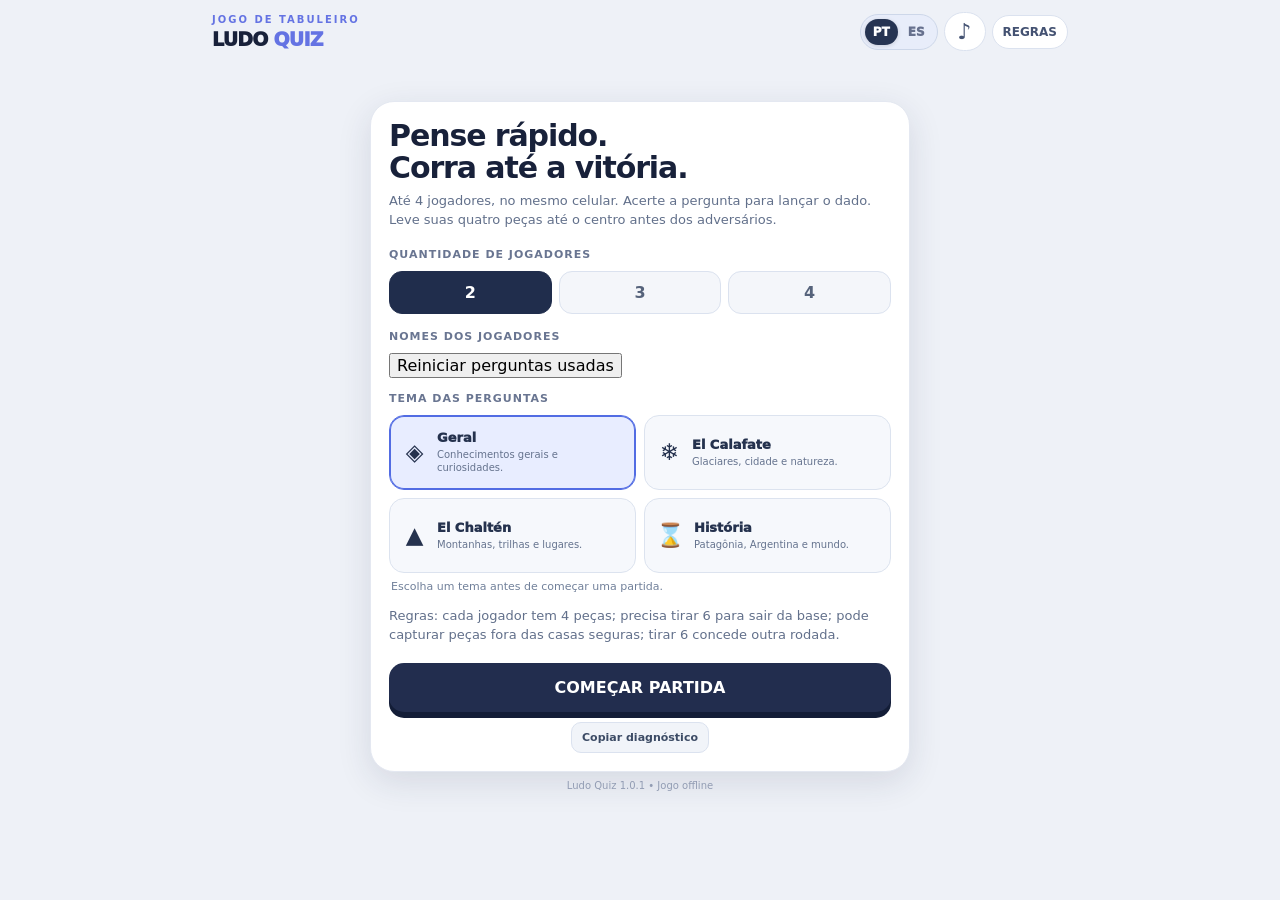
==== commit 57f5939e: "Ludo Quiz v1.0.8 features: app/src/main/assets/index.html" ====
--- a/ludo-quiz/app/src/main/assets/index.html
+++ b/ludo-quiz/app/src/main/assets/index.html
@@ -48,6 +48,7 @@
 <link rel="stylesheet" href="effects.css">
 <link rel="stylesheet" href="themes.css">
 <link rel="stylesheet" href="dual.css">
+<link rel="stylesheet" href="v108.css">
 </head>
 <body>
 <div id="app">
@@ -59,7 +60,7 @@
   <div id="countButtons" class="seg" role="group" aria-label="Quantidade de jogadores">
    <button type="button" data-count="2" class="active">2</button><button type="button" data-count="3">3</button><button type="button" data-count="4">4</button>
   </div>
-  <div class="sectionLabel">Nomes dos jogadores</div><div id="playersForm" class="playersForm"></div>
+  <div class="sectionLabel">Nomes dos jogadores</div><div id="playersForm" class="playersForm"></div><div id="repertoireInfo" class="repertoireInfo"></div><button type="button" id="resetRepertoire" class="resetRepertoire">Reiniciar perguntas usadas</button>
 <div class="sectionLabel" id="themeLabel">Tema das perguntas</div>
 <div id="themeChoices" class="themeGrid" role="group" aria-labelledby="themeLabel">
 <button class="themeCard active" type="button" data-theme="general" aria-pressed="true"><span class="themeIcon" aria-hidden="true">◈</span><span class="themeCopy"><span class="themeName">Geral</span><span class="themeDesc">Conhecimentos gerais e curiosidades.</span></span></button>
@@ -74,7 +75,7 @@
   <div class="diagSetup"><button type="button" id="diagSetupBtn" class="secondary">Copiar diagnóstico</button></div>
  </section>
  <main id="game" aria-label="Jogo Ludo Quiz">
-  <section class="turnhead"><div><div class="turnname"><span id="turnDot" class="dot"></span><span id="turnPlayer">Jogador 1</span></div><div class="turninfo" id="turnInfo">Sua vez de responder</div></div><div class="score" id="scoreInfo">0 perguntas certas</div></section>
+  <section class="turnhead"><div><div class="turnname"><img id="turnFace" class="turnPhotoMini" hidden alt="Foto de perfil"><span id="turnDot" class="dot"></span><span id="turnPlayer">Jogador 1</span></div><div class="turninfo" id="turnInfo">Sua vez de responder</div></div><div class="score" id="scoreInfo">0 perguntas certas</div></section>
   <div class="boardframe"><div id="board" role="group" aria-label="Tabuleiro de Ludo com 4 peças por jogador"></div></div>
   <div id="playerbar" class="playerbar"></div>
   <div class="actionPanel"><div id="dice" class="dice" aria-label="Dado">?</div><div style="flex:1;min-width:0"><div class="actionText" id="actionText">Prepare-se para responder</div><div class="actionHint" id="actionHint">Acerte para lançar o dado.</div></div></div>
@@ -91,19 +92,22 @@
     <div id="mirrorCategory" class="mirrorCategory"></div><div id="mirrorQuestion" class="mirrorQuestion"></div>
     <div id="mirrorAnswers" class="mirrorAnswers"></div><div id="mirrorResult" class="mirrorResult" hidden></div>
   </section>
-  <div class="modal" role="dialog" aria-modal="true" aria-labelledby="questionText"><div class="questionTop"><div class="qcategory" id="questionCat">PERGUNTA</div><button type="button" class="questionLang" id="questionLangBtn">PT / ES</button></div><div class="qname" id="questionWho"></div><div class="question" id="questionText"></div><div id="answers" class="answers"></div><div id="questionResult" class="result" hidden></div><button id="questionNext" type="button" class="primary modalBtn" hidden></button></div></div>
+  <div class="modal" role="dialog" aria-modal="true" aria-labelledby="questionText"><div class="questionTop"><div class="qcategory" id="questionCat">PERGUNTA</div><button type="button" class="questionLang" id="questionLangBtn">PT / ES</button></div><div class="qname" id="questionWho"></div><div class="question" id="questionText"></div><div id="questionHelpers" class="questionHelpers"><button id="skipQuestionBtn" type="button">Pular (4)</button><button id="cardsQuestionBtn" type="button">Cartas (2)</button></div><div id="cardPanel" class="cardPanel" hidden><p class="cardDesc" id="cardDesc"></p><div id="cardGrid" class="cardGrid"></div></div><div id="cardResult" class="cardResult" hidden></div><div id="answers" class="answers"></div><div id="questionResult" class="result" hidden></div><button id="questionNext" type="button" class="primary modalBtn" hidden></button></div></div>
 <div id="rulesOverlay" class="overlay" hidden><div class="modal" role="dialog" aria-modal="true" aria-labelledby="rulesTitle"><h2 id="rulesTitle">Como jogar</h2><p class="sub"><b>1.</b> Selecione de 2 a 4 jogadores e comece uma partida. Cada um controla quatro peças da sua cor.</p><p class="sub"><b>2.</b> No seu turno, responda uma pergunta com quatro alternativas. Se errar, perde a vez. Se acertar, pode lançar o dado.</p><p class="sub"><b>3.</b> Uma peça só pode sair da base quando o dado mostrar <b>6</b>. Escolha qual peça deseja movimentar.</p><p class="sub"><b>4.</b> Se parar numa casa de outro jogador fora das casas seguras (★), a peça adversária volta para a base.</p><p class="sub"><b>5.</b> O número 6 concede um turno extra; perguntas também se aplicam ao turno extra. Para chegar ao centro, precisa de número exato.</p><p class="sub"><b>6.</b> Ganha quem levar as quatro peças ao centro primeiro. Funciona sem internet, e a partida fica salva no aparelho.</p><button class="primary" type="button" id="closeRules">ENTENDI</button></div></div>
 <div id="endOverlay" class="overlay" hidden><div class="modal" role="dialog" aria-modal="true"><div class="trophy">🏆</div><div class="qcategory">PARTIDA ENCERRADA</div><div class="question" id="winnerText">Vencedor!</div><p class="sub" id="winnerDetails"></p><button class="primary" type="button" id="restartBtn">JOGAR NOVAMENTE</button></div></div>
 <div id="turnOverlay" class="turnOverlay" hidden role="dialog" aria-modal="true" aria-labelledby="turnName">
   <div class="turnAmbient turnAmbientA"></div><div class="turnAmbient turnAmbientB"></div>
   <div class="turnContent">
     <div class="turnTop"><div id="turnBadge" class="turnBadge">PRÓXIMO JOGADOR</div><div class="turnTopButtons"><button type="button" id="turnSoundBtn" class="turnSoundBtn" aria-label="Desativar sons">♪</button><button type="button" id="turnLangBtn" class="turnLang">PT / ES</button></div></div>
-    <div class="turnHero"><div id="turnIcon" class="turnIcon" aria-hidden="true"></div><div id="turnHeadline" class="turnHeadline">SUA VEZ!</div><h2 id="turnName" class="turnHugeName">Jogador 1</h2><div id="turnSubtext" class="turnSubtext">Prepare-se para responder.</div><div id="turnCaptureMsg" class="turnCaptureMsg" hidden></div><div id="turnDice" class="turnDice" aria-hidden="true"></div></div>
+    <div class="turnHero"><div id="turnIcon" class="turnIcon" aria-label="Perfil do jogador"></div><div id="turnHeadline" class="turnHeadline">SUA VEZ!</div><h2 id="turnName" class="turnHugeName">Jogador 1</h2><div id="turnSubtext" class="turnSubtext">Prepare-se para responder.</div><div id="turnCaptureMsg" class="turnCaptureMsg" hidden></div><div id="turnDice" class="turnDice" aria-hidden="true"></div></div>
     <button id="turnAction" class="turnAction" type="button">VER PERGUNTA</button><div class="turnBottom" id="turnBottom">Toque para continuar</div>
   </div>
 </div>
 <script src="effects.js"></script>
 <script src="themes.js"></script>
+<script src="bank.js"></script>
+<script src="photo.js"></script>
+<script src="capture.js"></script>
 <script src="dual.js"></script>
 <script src="diagnostics.js"></script>
 <script>
@@ -220,13 +224,13 @@
 const pawnSVG='<svg viewBox="0 0 24 24"><circle cx="12" cy="6.5" r="3.2"/><path d="M9.4 10.2c-1.8 1.2-2.7 3.5-2.7 6.4h10.6c0-2.9-.9-5.2-2.7-6.4M5.8 20h12.4"/></svg>';
 function applyLanguage(){document.documentElement.lang=lang==='es'?'es':'pt-BR';document.title='Ludo Quiz · '+(lang==='es'?'Preguntas y carrera':'Perguntas & Corrida');
  el('brandEyebrow').textContent=ui('brand');el('topBtn').textContent=ui('rulesBtn');el('langBtn').setAttribute('aria-label',ui('changeLang'));el('langBtn').setAttribute('aria-pressed',String(lang==='es'));el('questionLangBtn').textContent=lang.toUpperCase()+' / '+(lang==='es'?'PT':'ES');document.querySelectorAll('.langOpt').forEach(n=>n.classList.toggle('active',n.dataset.lang===lang));
- document.querySelector('#setup .setup-h1').innerHTML=ui('heading');document.querySelector('#setup .sub').textContent=ui('intro');document.querySelectorAll('#setup .sectionLabel')[0].textContent=ui('quantity');document.querySelectorAll('#setup .sectionLabel')[1].textContent=ui('names');document.querySelectorAll('#setup .sub')[1].textContent=ui('shortRules');el('startBtn').textContent=ui('start');el('resumeBtn').textContent=ui('resume');document.querySelector('#game .help').textContent=ui('help');el('footerText').textContent='Ludo Quiz 1.0.7 • '+ui('offline');el('diagBtn').textContent=lang==='es'?'Copiar diagnóstico completo':'Copiar diagnóstico completo';el('diagSetupBtn').textContent=lang==='es'?'Copiar diagnóstico':'Copiar diagnóstico';el('board').setAttribute('aria-label',ui('boardAria'));
+ document.querySelector('#setup .setup-h1').innerHTML=ui('heading');document.querySelector('#setup .sub').textContent=ui('intro');document.querySelectorAll('#setup .sectionLabel')[0].textContent=ui('quantity');document.querySelectorAll('#setup .sectionLabel')[1].textContent=ui('names');document.querySelectorAll('#setup .sub')[1].textContent=ui('shortRules');el('startBtn').textContent=ui('start');el('resumeBtn').textContent=ui('resume');document.querySelector('#game .help').textContent=ui('help');el('footerText').textContent='Ludo Quiz 1.0.8 • '+ui('offline');el('diagBtn').textContent=lang==='es'?'Copiar diagnóstico completo':'Copiar diagnóstico completo';el('diagSetupBtn').textContent=lang==='es'?'Copiar diagnóstico':'Copiar diagnóstico';el('board').setAttribute('aria-label',ui('boardAria'));
  el('rulesTitle').textContent=ui('rulesTitle');document.querySelectorAll('#rulesOverlay p.sub').forEach((n,i)=>n.innerHTML='<b>'+(i+1)+'.</b> '+ui('rules')[i]);el('closeRules').textContent=ui('understood');document.querySelector('#endOverlay .qcategory').textContent=ui('finished');el('restartBtn').textContent=ui('restart');el('newBtn').textContent=ui('newGame');el('rulesBtn').textContent=ui('rulesBtn');
  renderSetupNames();if(game){renderAll();if(game.phase==='win')showWin();}if(activeQuestion)refreshQuestionLocale();if(!el('turnOverlay').hidden)showTurnOverlay(turnMode);LudoFX.translate(()=>lang);
 }
 function setLanguage(next){if(next!=='es'&&next!=='pt')return;lang=next;if(game&&game.notification){game.notification='';save();}try{localStorage.setItem(LANG_KEY,lang);}catch(e){}applyLanguage();}
-function refreshQuestionLocale(){if(!activeQuestion)return;const row=LudoThemes.rows((game&&game.theme)||'general',lang,Q,QES)[activeQuestion.ix];activeQuestion.category=row[0];activeQuestion.text=row[1];activeQuestion.correct=row[2];activeQuestion.choices=activeQuestion.order.map(i=>row[i]);el('questionCat').textContent=row[0];el('questionWho').textContent=ui('turnOf')+' '+game.players[game.current].name;el('questionText').textContent=row[1];el('answers').querySelectorAll('button').forEach((b,i)=>{b.lastElementChild.textContent=activeQuestion.choices[i];});if(questionAnswered){const correct=activeQuestion.isCorrect;const r=el('questionResult');r.textContent=correct?ui('correctFeedback'):ui('wrongFeedback')+' '+activeQuestion.correct+'. '+ui('loseTurn');}el('questionNext').textContent=game.phase==='roll'?ui('diceButton'):ui('nextPlayer');LudoDual.sync(activeQuestion,game,lang,questionAnswered,ui);}
-function showTurnOverlay(mode){if(!game||game.phase==='win')return;turnMode=mode;const p=game.players[game.current];const color=C[p.color].hex;const overlay=el('turnOverlay');const isBonus=mode==='bonus'||(mode==='announce'&&game.notification&&game.notification.includes('6'));const firstTurn=mode==='announce'&&game.turn===1;overlay.style.setProperty('--active-color',color);el('turnIcon').innerHTML=pawnSVG;el('turnName').textContent=p.name;el('turnBadge').textContent=(mode==='announce'||mode==='bonus')?(isBonus?ui('bonus'):(firstTurn?ui('firstPlayer'):ui('nextPlayer'))):((mode==='noMove')?ui('noMoveTitle'):(mode==='rolled'?ui('diceHeadline'):ui('correctTitle')));el('turnHeadline').textContent=(mode==='announce'||mode==='bonus')?(isBonus?ui('bonus'):ui('ready')):mode==='noMove'?ui('noMoveBig'):mode==='rolled'?ui('rolledBig')+' '+game.rolled:ui('diceHeadline');el('turnSubtext').textContent=(mode==='announce'||mode==='bonus')?(isBonus?ui('bonusHint'):ui('prepare')):mode==='noMove'?ui('noPieces'):mode==='rolled'?game.phase==='noMove'?ui('noPieces'):ui('choosePiece'):ui('diceHint');el('turnDice').innerHTML=(mode==='announce'||mode==='bonus')?'':diceSVG((mode==='noMove'||mode==='rolled')?game.rolled:0);el('turnDice').hidden=mode==='announce'||mode==='bonus';const btn=el('turnAction');btn.hidden=mode==='noMove'||mode==='rolled';btn.disabled=mode==='noMove'||mode==='rolled';btn.textContent=mode==='roll'?ui('diceButton'):ui('goQuestion');el('turnBottom').textContent=mode==='noMove'?ui('autoNext'):mode==='rolled'?ui('waitMoment'):ui('tapToContinue');el('turnLangBtn').textContent=lang.toUpperCase()+' / '+(lang==='es'?'PT':'ES');el('questionOverlay').hidden=true;overlay.hidden=false;const captureMsg=el('turnCaptureMsg');const cap=game.lastCapture;if((mode==='announce'||mode==='bonus')&&cap&&cap.turn===game.turn-1){captureMsg.textContent=LudoDiag.captureText(cap,lang);captureMsg.hidden=false;}else{captureMsg.hidden=true;captureMsg.textContent='';}LudoFX.handoff();}
+function refreshQuestionLocale(){if(!activeQuestion)return;const row=LudoBank.rows((game&&game.theme)||'general',lang,Q,QES)[activeQuestion.ix];activeQuestion.category=row[0];activeQuestion.text=row[1];activeQuestion.correct=row[2];activeQuestion.choices=activeQuestion.order.map(i=>row[i]);el('questionCat').textContent=row[0];el('questionWho').textContent=ui('turnOf')+' '+game.players[game.current].name;el('questionText').textContent=row[1];el('answers').querySelectorAll('button').forEach((b,i)=>{const gone=(activeQuestion.hidden||[]).includes(i);b.lastElementChild.textContent=gone?'—':activeQuestion.choices[i];b.classList.toggle('removed',gone);b.disabled=gone||questionAnswered;});if(questionAnswered){const correct=activeQuestion.isCorrect;const r=el('questionResult');r.textContent=correct?ui('correctFeedback'):ui('wrongFeedback')+' '+activeQuestion.correct+'. '+ui('loseTurn');}el('questionNext').textContent=game.phase==='roll'?ui('diceButton'):ui('nextPlayer');LudoDual.sync(activeQuestion,game,lang,questionAnswered,ui);renderHelpers();}
+function showTurnOverlay(mode){if(!game||game.phase==='win')return;turnMode=mode;const p=game.players[game.current];const color=C[p.color].hex;const overlay=el('turnOverlay');const isBonus=mode==='bonus'||(mode==='announce'&&game.notification&&game.notification.includes('6'));const firstTurn=mode==='announce'&&game.turn===1;overlay.style.setProperty('--active-color',color);LudoPhoto.setIcon(el('turnIcon'),p,pawnSVG);el('turnName').textContent=p.name;el('turnBadge').textContent=(mode==='announce'||mode==='bonus')?(isBonus?ui('bonus'):(firstTurn?ui('firstPlayer'):ui('nextPlayer'))):((mode==='noMove')?ui('noMoveTitle'):(mode==='rolled'?ui('diceHeadline'):ui('correctTitle')));el('turnHeadline').textContent=(mode==='announce'||mode==='bonus')?(isBonus?ui('bonus'):ui('ready')):mode==='noMove'?ui('noMoveBig'):mode==='rolled'?ui('rolledBig')+' '+game.rolled:ui('diceHeadline');el('turnSubtext').textContent=(mode==='announce'||mode==='bonus')?(isBonus?ui('bonusHint'):ui('prepare')):mode==='noMove'?ui('noPieces'):mode==='rolled'?game.phase==='noMove'?ui('noPieces'):ui('choosePiece'):ui('diceHint');el('turnDice').innerHTML=(mode==='announce'||mode==='bonus')?'':diceSVG((mode==='noMove'||mode==='rolled')?game.rolled:0);el('turnDice').hidden=mode==='announce'||mode==='bonus';const btn=el('turnAction');btn.hidden=mode==='noMove'||mode==='rolled';btn.disabled=mode==='noMove'||mode==='rolled';btn.textContent=mode==='roll'?ui('diceButton'):ui('goQuestion');el('turnBottom').textContent=mode==='noMove'?ui('autoNext'):mode==='rolled'?ui('waitMoment'):ui('tapToContinue');el('turnLangBtn').textContent=lang.toUpperCase()+' / '+(lang==='es'?'PT':'ES');el('questionOverlay').hidden=true;overlay.hidden=false;const captureMsg=el('turnCaptureMsg');const cap=game.lastCapture;if((mode==='announce'||mode==='bonus')&&cap&&cap.turn===game.turn-1){captureMsg.textContent=LudoDiag.captureText(cap,lang);captureMsg.hidden=false;}else{captureMsg.hidden=true;captureMsg.textContent='';}LudoFX.handoff();}
 function turnOverlayAction(){if(!game)return;if(turnMode==='announce'||turnMode==='bonus'){el('turnOverlay').hidden=true;showQuestion();}else if(turnMode==='roll'){roll();}}
 
 const el=id=>document.getElementById(id);const coord=(r,c)=>r+'_'+c;
@@ -234,10 +238,10 @@
 function save(){if(game){try{localStorage.setItem(SAVE_KEY,JSON.stringify(game));}catch(e){LudoDiag.log('storage-error',{message:String(e)});}}}
 function validSave(g){return g&&Array.isArray(g.players)&&g.players.length>=2&&g.players.length<=4&&g.players.every(p=>colors.includes(p.color)&&Array.isArray(p.pieces)&&p.pieces.length===4&&p.pieces.every(n=>Number.isInteger(n)&&n>=-1&&n<=56))&&Number.isInteger(g.current)&&g.current>=0&&g.current<g.players.length;}
 function setPlayerCount(n){playerCount=n;document.querySelectorAll('[data-count]').forEach(b=>b.classList.toggle('active',Number(b.dataset.count)===n));renderSetupNames();}
-function renderSetupNames(){const box=el('playersForm');let old=[...box.querySelectorAll('input')].map(x=>x.value);box.innerHTML='';colors.slice(0,playerCount).forEach((k,i)=>{const row=document.createElement('div');row.className='playerInput';const dot=document.createElement('span');dot.className='dot';dot.style.background=C[k].hex;const input=document.createElement('input');input.maxLength=20;input.setAttribute('aria-label',ui('names')+' '+(i+1));input.placeholder=ui('player')+' '+(i+1);input.value=old[i]||'';row.append(dot,input);box.append(row);});}
-function getPlayers(){return colors.slice(0,playerCount).map((k,i)=>({name:el('playersForm').querySelectorAll('input')[i].value.trim().slice(0,20)||(ui('player')+' '+(i+1)),color:k,pieces:[-1,-1,-1,-1],correct:0,wrong:0}));}
+function renderSetupNames(){const box=el('playersForm');let old=[...box.querySelectorAll('input:not(.photoFile)')].map(x=>x.value);box.innerHTML='';colors.slice(0,playerCount).forEach((k,i)=>{const row=document.createElement('div');row.className='playerInput';const dot=document.createElement('span');dot.className='dot';dot.style.background=C[k].hex;const input=document.createElement('input');input.maxLength=20;input.setAttribute('aria-label',ui('names')+' '+(i+1));input.placeholder=ui('player')+' '+(i+1);input.value=old[i]||'';row.append(dot,input);LudoPhoto.mount(row,i,input);box.append(row);});}
+function getPlayers(){return colors.slice(0,playerCount).map((k,i)=>{const input=el('playersForm').querySelectorAll('input:not(.photoFile)')[i];const name=input.value.trim().slice(0,20)||(ui('player')+' '+(i+1));return {name,color:k,pieces:[-1,-1,-1,-1],correct:0,wrong:0,skipsLeft:4,cardsLeft:2,photo:LudoPhoto.persist(i,name)};});}
 function startNew(){clearTransition();game={players:getPlayers(),current:0,facing:0,phase:'question',rolled:0,turn:1,lastQ:[],winner:-1,notification:''};LudoDiag.log('new-game',{players:game.players.map(p=>({name:p.name,color:p.color})),theme:LudoThemes.current()});activeQuestion=null;LudoFX.rotate(0);el('setup').hidden=true;el('game').classList.add('visible');el('endOverlay').hidden=true;renderAll();save();showTurnOverlay('announce');LudoFX.sound('turn');}
-function resume(){clearTransition();let parsed;try{parsed=JSON.parse(localStorage.getItem(SAVE_KEY));}catch(e){}if(!validSave(parsed)){el('resumeWrap').hidden=true;return;}game=parsed;LudoDiag.log('resume',{game:LudoDiag.snapshot(game)});activeQuestion=null;if(game.facing!==1)game.facing=0;LudoFX.rotate(game.facing);if(!['question','roll','select','noMove','moving','win'].includes(game.phase))game.phase='question';if(typeof game.rolled!=='number')game.rolled=0;if(!Array.isArray(game.lastQ))game.lastQ=[];el('setup').hidden=true;el('game').classList.add('visible');renderAll();if(game.phase==='moving'){if(game.pendingMove){finishMove();return;}game.phase='question';renderAll();}if(game.phase==='question')showTurnOverlay('announce');else if(game.phase==='roll')showTurnOverlay('roll');else if(game.phase==='noMove'){showTurnOverlay('noMove');transitionTimer=setTimeout(()=>nextTurn(),1450);}else if(game.phase==='win')showWin();}
+function resume(){clearTransition();let parsed;try{parsed=JSON.parse(localStorage.getItem(SAVE_KEY));}catch(e){}if(!validSave(parsed)){el('resumeWrap').hidden=true;return;}game=parsed;game.players.forEach(p=>{if(!Number.isInteger(p.skipsLeft))p.skipsLeft=4;if(!Number.isInteger(p.cardsLeft))p.cardsLeft=2;if(!p.photo)p.photo='';});LudoDiag.log('resume',{game:LudoDiag.snapshot(game)});activeQuestion=null;if(game.facing!==1)game.facing=0;LudoFX.rotate(game.facing);if(!['question','roll','select','noMove','moving','win'].includes(game.phase))game.phase='question';if(typeof game.rolled!=='number')game.rolled=0;if(!Array.isArray(game.lastQ))game.lastQ=[];el('setup').hidden=true;el('game').classList.add('visible');renderAll();if(game.phase==='moving'){if(game.pendingMove){finishMove();return;}game.phase='question';renderAll();}if(game.phase==='question')showTurnOverlay('announce');else if(game.phase==='roll')showTurnOverlay('roll');else if(game.phase==='noMove'){showTurnOverlay('noMove');transitionTimer=setTimeout(()=>nextTurn(),1450);}else if(game.phase==='win')showWin();}
 function outerLocation(color,progress){return path[(startIdx[color]+progress)%52];}
 function pieceCell(player,index){const progress=player.pieces[index];if(progress===-1)return C[player.color].base[index];if(progress<=50)return outerLocation(player.color,progress);if(progress<=55)return C[player.color].lane[progress-51];return [7,7];}
 function legalPieces(){if(!game||game.phase!=='select')return [];const p=game.players[game.current];return p.pieces.map((val,i)=>val===-1?(game.rolled===6?i:-1):val<56&&val+game.rolled<=56?i:-1).filter(x=>x>=0);}
@@ -255,8 +259,8 @@
  }
 }
 function makeToken(pi,i){const p=game.players[pi];const b=document.createElement('button');b.type='button';b.className='token '+p.color+(game.phase==='select'&&pi===game.current&&legalPieces().includes(i)?' selectable':'');b.textContent=String(i+1);b.dataset.player=String(pi);b.dataset.piece=String(i);b.setAttribute('aria-label',p.name+', '+ui('piece')+' '+(i+1));return b;}
-function renderPlayers(){el('playerbar').innerHTML='';for(let i=0;i<game.players.length;i++){const p=game.players[i];const chip=document.createElement('div');chip.className='pchip'+(i===game.current?' active':'');const name=document.createElement('div');name.className='pname';const dot=document.createElement('span');dot.className='pcdot';dot.style.background=C[p.color].hex;name.append(dot,document.createTextNode(p.name));const meta=document.createElement('div');meta.className='pmeta';meta.textContent=p.pieces.filter(n=>n===56).length+'/4 '+ui('inCenter');chip.append(name,meta);el('playerbar').append(chip);}}
-function renderAll(){if(!game)return;const p=game.players[game.current];el('turnPlayer').textContent=p.name;el('turnDot').style.background=C[p.color].hex;el('turnInfo').textContent=ui('round')+' '+game.turn+' · '+colorName(p.color);el('scoreInfo').textContent=p.correct+' '+ui('correct')+' · '+p.wrong+' '+ui('wrong');el('dice').innerHTML=game.rolled?diceSVG(game.rolled):'?';const ph=game.phase;
+function renderPlayers(){el('playerbar').innerHTML='';for(let i=0;i<game.players.length;i++){const p=game.players[i];const chip=document.createElement('div');chip.className='pchip'+(i===game.current?' active':'');const name=document.createElement('div');name.className='pname';const dot=document.createElement('span');dot.className='pcdot';dot.style.background=C[p.color].hex;name.append(dot);const photo=LudoPhoto.image(p,'playerChipPhoto');if(photo)name.append(photo);name.append(document.createTextNode(p.name));const meta=document.createElement('div');meta.className='pmeta';meta.textContent=p.pieces.filter(n=>n===56).length+'/4 '+ui('inCenter');chip.append(name,meta);el('playerbar').append(chip);}}
+function renderAll(){if(!game)return;const p=game.players[game.current];el('turnPlayer').textContent=p.name;el('turnDot').style.background=C[p.color].hex;el('turnInfo').textContent=ui('round')+' '+game.turn+' · '+colorName(p.color);el('scoreInfo').textContent=p.correct+' '+ui('correct')+' · '+p.wrong+' '+ui('wrong')+' · '+(lang==='es'?'Pases: ':'Pulos: ')+p.skipsLeft+' · '+(lang==='es'?'Cartas: ':'Cartas: ')+p.cardsLeft;const avatar=el('turnFace');avatar.hidden=!p.photo;if(p.photo)avatar.src=p.photo;el('dice').innerHTML=game.rolled?diceSVG(game.rolled):'?';const ph=game.phase;
  let title='',hint='',action='';
  if(ph==='question'){title=ui('questionTime');hint=ui('questionHint');action=ui('answer');}
  if(ph==='roll'){title=ui('correctTitle');hint=ui('rollHint');action=ui('roll');}
@@ -267,26 +271,30 @@
  el('actionText').textContent=title;el('actionHint').textContent=game.notification||hint;el('gameAction').textContent=action;el('gameAction').disabled=ph==='moving';
  const ops=el('moveoptions');ops.hidden=ph!=='select';ops.innerHTML='';if(ph==='select')for(const i of legalPieces()){const b=document.createElement('button');b.type='button';b.dataset.move=String(i);b.textContent=ui('piece')+' '+(i+1)+(p.pieces[i]===-1?' · '+ui('atBase'):'');ops.append(b);}
  renderPlayers();drawBoard();}
-function drawQuestion(){if(!LudoThemes.keys.includes(game.theme)){game.theme=LudoThemes.current();game.lastQ=[];}const bank=LudoThemes.rows(game.theme,lang,Q,QES);const used=new Set(game.lastQ||[]);let pool=bank.map((_,i)=>i).filter(i=>!used.has(i));if(!pool.length){game.lastQ=[];pool=bank.map((_,i)=>i);}const ix=pool[Math.floor(Math.random()*pool.length)];game.lastQ.push(ix);const historyLimit=game.theme==='general'?20:bank.length;if(game.lastQ.length>historyLimit)game.lastQ.shift();const q=bank[ix];const order=shuffle([2,3,4,5]);return {ix,order,category:q[0],text:q[1],correct:q[2],choices:order.map(i=>q[i]),selected:-1,isCorrect:null};}
-function showQuestion(){if(!game||game.phase!=='question')return;activeQuestion=drawQuestion();questionAnswered=false;el('questionResult').hidden=true;el('questionNext').hidden=true;el('answers').innerHTML='';activeQuestion.choices.forEach((text,i)=>{const b=document.createElement('button');b.className='answer';b.type='button';b.dataset.answer=String(i);const l=document.createElement('span');l.className='letter';l.textContent='ABCD'[i];const value=document.createElement('span');value.textContent=text;b.append(l,value);el('answers').append(b);});refreshQuestionLocale();el('questionOverlay').hidden=false;LudoDiag.log('question',{turn:game.turn,player:game.players[game.current].name,theme:game.theme,questionIndex:activeQuestion.ix,order:activeQuestion.order});save();}
-function answerQuestion(choice){if(!game||game.phase!=='question'||questionAnswered||!activeQuestion||choice<0||choice>3)return;questionAnswered=true;clearTransition();const correct=activeQuestion.order[choice]===2;LudoFX.sound(correct?'correct':'wrong');activeQuestion.isCorrect=correct;activeQuestion.selected=choice;LudoDiag.log('answer',{turn:game.turn,player:game.players[game.current].name,theme:game.theme,questionIndex:activeQuestion.ix,choice,correct});const p=game.players[game.current];if(correct)p.correct++;else p.wrong++;
+function drawQuestion(){if(!LudoThemes.keys.includes(game.theme)){game.theme=LudoThemes.current();game.lastQ=[];}const bank=LudoBank.rows(game.theme,lang,Q,QES);const ix=LudoBank.select(game.theme,lang,Q,QES,game);if(ix===null)return null;const q=bank[ix],order=shuffle([2,3,4,5]);return {ix,order,category:q[0],text:q[1],correct:q[2],choices:order.map(i=>q[i]),selected:-1,isCorrect:null,hidden:[],cardUsed:false,cardValue:null};}
+function renderHelpers(){if(!game||!activeQuestion)return;const p=game.players[game.current],eligible=game.phase==='question'&&!questionAnswered;const skip=el('skipQuestionBtn'),cards=el('cardsQuestionBtn');skip.textContent=(lang==='es'?'Pasar pregunta':'Pular pergunta')+' ('+p.skipsLeft+')';cards.textContent=(lang==='es'?'Elegir carta':'Escolher carta')+' ('+p.cardsLeft+')';skip.disabled=!eligible||p.skipsLeft<1;cards.disabled=!eligible||p.cardsLeft<1||activeQuestion.cardUsed;const desc=el('cardDesc');desc.textContent=lang==='es'?'Elige una de cuatro cartas: K, 3, 2, 1. K no elimina ninguna.':'Escolha uma das quatro cartas: K, 3, 2, 1. K não elimina nada.';const result=el('cardResult');if(activeQuestion.cardUsed){result.textContent=lang==='es'?'Carta '+activeQuestion.cardValue+': '+(activeQuestion.cardValue==='K'?'sin eliminar opciones':('eliminó '+activeQuestion.cardValue+' respuestas')):'Carta '+activeQuestion.cardValue+': '+(activeQuestion.cardValue==='K'?'nenhuma alternativa removida':('removeu '+activeQuestion.cardValue+' alternativas'));result.hidden=false;}else result.hidden=true;}
+function skipQuestion(){if(!game||game.phase!=='question'||questionAnswered||!activeQuestion)return;const p=game.players[game.current];if(p.skipsLeft<=0)return;p.skipsLeft--;LudoDiag.log('skip-question',{turn:game.turn,player:p.name,remaining:p.skipsLeft,question:activeQuestion.ix});LudoFX.sound('card');game.phase='roll';game.notification='';el('questionOverlay').hidden=true;el('cardPanel').hidden=true;renderAll();save();showTurnOverlay('roll');}
+function openCards(){if(!game||game.phase!=='question'||questionAnswered||!activeQuestion||activeQuestion.cardUsed||game.players[game.current].cardsLeft<=0)return;const panel=el('cardPanel');panel.hidden=false;const grid=el('cardGrid');grid.replaceChildren();const cards=shuffle(['K',3,2,1]);cards.forEach((v,i)=>{const b=document.createElement('button');b.type='button';b.className='mysteryCard';b.textContent='?';b.setAttribute('aria-label',(lang==='es'?'Carta ':'Carta ')+(i+1));b.addEventListener('click',()=>chooseCard(v));grid.append(b);});renderHelpers();}
+function chooseCard(value){if(!game||game.phase!=='question'||questionAnswered||!activeQuestion||activeQuestion.cardUsed)return;const p=game.players[game.current];if(p.cardsLeft<=0)return;activeQuestion.cardUsed=true;activeQuestion.cardValue=value;p.cardsLeft--;const wrong=shuffle([0,1,2,3].filter(i=>activeQuestion.order[i]!==2));activeQuestion.hidden=wrong.slice(0,value==='K'?0:Number(value));LudoDiag.log('help-card',{player:p.name,turn:game.turn,card:value,removed:activeQuestion.hidden,remaining:p.cardsLeft});LudoFX.sound('card');el('cardPanel').hidden=true;refreshQuestionLocale();save();}
+function showQuestion(){if(!game||game.phase!=='question')return;activeQuestion=drawQuestion();if(!activeQuestion){const ok=window.confirm(lang==='es'?'Se agotaron las 1000 preguntas de este tema. ¿Reiniciar el historial para volver a jugar?':'As 1.000 perguntas deste tema acabaram. Reiniciar o histórico para poder jogar novamente?');if(ok){LudoBank.reset();game.lastQ=[];save();activeQuestion=drawQuestion();}if(!activeQuestion)return;}questionAnswered=false;el('cardPanel').hidden=true;el('questionResult').hidden=true;el('questionNext').hidden=true;el('answers').innerHTML='';activeQuestion.choices.forEach((text,i)=>{const b=document.createElement('button');b.className='answer';b.type='button';b.dataset.answer=String(i);const l=document.createElement('span');l.className='letter';l.textContent='ABCD'[i];const value=document.createElement('span');value.textContent=text;b.append(l,value);el('answers').append(b);});refreshQuestionLocale();el('questionOverlay').hidden=false;LudoDiag.log('question',{turn:game.turn,player:game.players[game.current].name,theme:game.theme,questionIndex:activeQuestion.ix,order:activeQuestion.order});save();}
+function answerQuestion(choice){if(!game||game.phase!=='question'||questionAnswered||!activeQuestion||choice<0||choice>3||(activeQuestion.hidden||[]).includes(choice))return;questionAnswered=true;clearTransition();const correct=activeQuestion.order[choice]===2;LudoFX.sound(correct?'correct':'wrong');activeQuestion.isCorrect=correct;activeQuestion.selected=choice;LudoDiag.log('answer',{turn:game.turn,player:game.players[game.current].name,theme:game.theme,questionIndex:activeQuestion.ix,choice,correct});const p=game.players[game.current];if(correct)p.correct++;else p.wrong++;
  el('answers').querySelectorAll('button').forEach((b,i)=>{b.disabled=true;if(activeQuestion.order[i]===2)b.classList.add('correct');else if(i===choice)b.classList.add('wrong');});
  const feedback=el('questionResult');feedback.hidden=false;feedback.className='result'+(correct?'':' bad');feedback.textContent=correct?ui('correctFeedback'):ui('wrongFeedback')+' '+activeQuestion.correct+'. '+ui('loseTurn');LudoDual.sync(activeQuestion,game,lang,questionAnswered,ui);
  el('questionNext').hidden=true;game.phase=correct?'roll':'noMove';game.rolled=0;game.notification=correct?ui('good'):ui('wrongNotice');renderAll();save();
  const expected=game.current;transitionTimer=setTimeout(()=>{transitionTimer=null;if(!game||game.current!==expected)return;if(correct&&game.phase==='roll')showTurnOverlay('roll');else if(!correct&&game.phase==='noMove')nextTurn();},1100);
 }
 function performQuestionNext(){if(!game)return;clearTransition();el('questionOverlay').hidden=true;if(game.phase==='roll')showTurnOverlay('roll');else if(game.phase==='noMove')nextTurn();}
-function roll(){if(!game||game.phase!=='roll')return;clearTransition();game.rolled=1+Math.floor(Math.random()*6);LudoDiag.log('dice',{turn:game.turn,player:game.players[game.current].name,value:game.rolled});LudoFX.sound('dice');game.phase='select';game.notification='';if(!legalPieces().length){game.phase='noMove';game.notification=ui('rolled')+' '+game.rolled+'. '+ui('noPieces');}renderAll();save();showTurnOverlay('rolled');LudoFX.animateDice(el('turnDice'),game.rolled,diceSVG);transitionTimer=setTimeout(()=>{transitionTimer=null;LudoFX.clearDice();if(!game||!['select','noMove'].includes(game.phase))return;if(game.phase==='noMove'){showTurnOverlay('noMove');transitionTimer=setTimeout(()=>{transitionTimer=null;if(game&&game.phase==='noMove')nextTurn();},1000);}else el('turnOverlay').hidden=true;},1250);}
+function roll(){if(!game||game.phase!=='roll')return;clearTransition();game.rolled=1+Math.floor(Math.random()*6);LudoDiag.log('dice',{turn:game.turn,player:game.players[game.current].name,value:game.rolled});LudoFX.sound('dice');game.phase='select';game.notification='';if(!legalPieces().length){game.phase='noMove';game.notification=ui('rolled')+' '+game.rolled+'. '+ui('noPieces');}renderAll();save();showTurnOverlay('rolled');LudoFX.animateDice(el('turnDice'),game.rolled,diceSVG);transitionTimer=setTimeout(()=>{transitionTimer=null;LudoFX.clearDice();if(!game||!['select','noMove'].includes(game.phase))return;if(game.phase==='noMove'){showTurnOverlay('noMove');transitionTimer=setTimeout(()=>{transitionTimer=null;if(game&&game.phase==='noMove')nextTurn();},1800);}else el('turnOverlay').hidden=true;},2100);}
 function movePiece(index){
  if(!game||game.phase!=='select'||!legalPieces().includes(index))return;
  clearTransition();
- const stateBefore=LudoDiag.snapshot(game);const captures=[];
+ const stateBefore=LudoDiag.snapshot(game);const captures=[];const capturedRects=[];
  const current=game.players[game.current],oldToken=el('board').querySelector('[data-player="'+game.current+'"][data-piece="'+index+'"]');
  const before=oldToken?oldToken.getBoundingClientRect():null;
  const prev=current.pieces[index];current.pieces[index]=prev===-1?0:prev+game.rolled;
  let captured=0;
  const newPos=current.pieces[index];
- if(newPos>=0&&newPos<=50){const tile=(startIdx[current.color]+newPos)%52;if(!safe.has(tile))for(let j=0;j<game.players.length;j++){if(j===game.current)continue;const other=game.players[j];for(let k=0;k<4;k++){const op=other.pieces[k];if(op>=0&&op<=50&&(startIdx[other.color]+op)%52===tile){other.pieces[k]=-1;captured++;captures.push({playerIndex:j,player:other.name,color:other.color,pieceIndex:k,piece:k+1,previous:op,tile:tile+1});}}}}
+ if(newPos>=0&&newPos<=50){const tile=(startIdx[current.color]+newPos)%52;if(!safe.has(tile))for(let j=0;j<game.players.length;j++){if(j===game.current)continue;const other=game.players[j];for(let k=0;k<4;k++){const op=other.pieces[k];if(op>=0&&op<=50&&(startIdx[other.color]+op)%52===tile){const victimEl=el('board').querySelector('[data-player="'+j+'"][data-piece="'+k+'"]');if(victimEl)capturedRects.push({j,k,rect:victimEl.getBoundingClientRect(),name:other.name,color:C[other.color].hex});other.pieces[k]=-1;captured++;captures.push({playerIndex:j,player:other.name,color:other.color,pieceIndex:k,piece:k+1,previous:op,tile:tile+1});}}}}
  const won=current.pieces.every(n=>n===56),extra=game.rolled===6;
  LudoDiag.auditMove(stateBefore,game,{playerIndex:game.current,player:current.name,pieceIndex:index,from:prev,to:newPos,dice:game.rolled,captures});
  if(captured){game.lastCapture={turn:game.turn,actor:current.name,actorPiece:index+1,tile:captures[0].tile,victims:captures};LudoDiag.log('capture',{capture:game.lastCapture});}
@@ -296,8 +304,9 @@
  game.phase='moving';save();renderAll();
  const newToken=el('board').querySelector('[data-player="'+game.current+'"][data-piece="'+index+'"]');
  LudoFX.animateMove(before,newToken,captured);
- LudoFX.sound(captured?'capture':'move');
- transitionTimer=setTimeout(()=>{transitionTimer=null;finishMove();},740);
+ if(captured){capturedRects.forEach(v=>{const dest=el('board').querySelector('[data-player="'+v.j+'"][data-piece="'+v.k+'"]');if(dest)LudoCapture.fly(v.rect,dest.getBoundingClientRect(),v.color,v.name);});LudoCapture.announce(lang==='es'?'¡FICHA CAPTURADA!':'PEÇA CAPTURADA!');}
+ LudoFX.sound(captured?'devour':'move');
+ transitionTimer=setTimeout(()=>{transitionTimer=null;finishMove();},captured?3700:2400);
 }
 function finishMove(){
  if(!game||game.phase!=='moving'||!game.pendingMove)return;LudoDiag.log('move-finished',{turn:game.turn,player:game.players[game.current].name,phase:game.phase,pending:game.pendingMove});
@@ -314,9 +323,9 @@
  el('langBtn').addEventListener('click',()=>setLanguage(lang==='pt'?'es':'pt'));el('turnLangBtn').addEventListener('click',()=>setLanguage(lang==='pt'?'es':'pt'));el('questionLangBtn').addEventListener('click',()=>setLanguage(lang==='pt'?'es':'pt'));el('turnAction').addEventListener('click',turnOverlayAction);
  el('gameAction').addEventListener('click',()=>{if(!game)return;if(game.phase==='question')showQuestion();else if(game.phase==='roll')showTurnOverlay('roll');else if(game.phase==='select'){const legal=legalPieces();if(legal.length)movePiece(legal[0]);}else if(game.phase==='noMove')nextTurn();else if(game.phase==='win')showWin();});
  el('board').addEventListener('click',e=>{const b=e.target.closest('button[data-piece]');if(b&&game&&Number(b.dataset.player)===game.current)movePiece(Number(b.dataset.piece));});el('moveoptions').addEventListener('click',e=>{const b=e.target.closest('button[data-move]');if(b)movePiece(Number(b.dataset.move));});
- el('answers').addEventListener('click',e=>{const b=e.target.closest('button[data-answer]');if(b)answerQuestion(Number(b.dataset.answer));});LudoDiag.bindCopyButton(el('diagBtn'),()=>game,()=>activeQuestion,()=>lang,el('diagStatus'));LudoDiag.bindCopyButton(el('diagSetupBtn'),()=>game,()=>activeQuestion,()=>lang,null);el('questionNext').addEventListener('click',performQuestionNext);
+ el('answers').addEventListener('click',e=>{const b=e.target.closest('button[data-answer]');if(b)answerQuestion(Number(b.dataset.answer));});LudoDiag.bindCopyButton(el('diagBtn'),()=>game,()=>activeQuestion,()=>lang,el('diagStatus'));LudoDiag.bindCopyButton(el('diagSetupBtn'),()=>game,()=>activeQuestion,()=>lang,null);el('questionNext').addEventListener('click',performQuestionNext);el('skipQuestionBtn').addEventListener('click',skipQuestion);el('cardsQuestionBtn').addEventListener('click',openCards);el('resetRepertoire').addEventListener('click',()=>{if(window.confirm(lang==='es'?'¿Reiniciar el historial de preguntas de todos los temas?':'Reiniciar o histórico de perguntas de todos os temas?')){LudoBank.reset();el('repertoireInfo').textContent='4.000 perguntas disponíveis / 4.000 preguntas disponibles';}});
  try{const saved=JSON.parse(localStorage.getItem(SAVE_KEY));el('resumeWrap').hidden=!validSave(saved);}catch(e){el('resumeWrap').hidden=true;}
- applyLanguage();
+ applyLanguage();el('repertoireInfo').textContent=lang==='es'?'1.000 preguntas por tema · no se repiten':'1.000 perguntas por tema · sem repetição';
 }
 init();
 })();
--- a/ludo-quiz/app/src/main/assets/dual.css
+++ b/ludo-quiz/app/src/main/assets/dual.css
@@ -0,0 +1,36 @@
+/* Ludo Quiz v1.0.7 - dual-facing, read-only opponent view. */
+#questionOverlay.dualQuestion{display:flex;flex-direction:column;justify-content:stretch;align-items:stretch;gap:0;overflow:hidden;padding:0;background:#11182e}
+#questionOverlay.dualQuestion>.modal{width:100%;max-width:none;height:50dvh;min-height:0;max-height:none;flex:1 1 50%;border-radius:0;padding:12px max(12px,env(safe-area-inset-right)) 18px max(12px,env(safe-area-inset-left));overflow-x:hidden;overflow-y:auto;overscroll-behavior:contain;box-shadow:none;border-top:3px solid #8998bc}
+#questionOverlay.dualQuestion .questionMirror{width:100%;height:50dvh;min-height:0;flex:1 1 50%;overflow:hidden;overflow-y:auto;overscroll-behavior:contain;transform:rotate(180deg);background:#17213a;color:#fff;padding:12px max(12px,env(safe-area-inset-left));pointer-events:auto;user-select:none;touch-action:pan-y}
+#questionOverlay .questionTop{margin-bottom:2px}
+#questionOverlay .question{font-size:clamp(16px,3.6vw,23px);line-height:1.16;margin:7px 0 10px;letter-spacing:-.35px}
+#questionOverlay .qcategory,#questionOverlay .qname{font-size:10px;margin-top:0}
+#questionOverlay .answers{gap:6px}
+#questionOverlay .answer{font-size:clamp(12px,2.6vw,15px);min-height:39px;padding:6px 9px;gap:8px;border-radius:10px;line-height:1.2}
+#questionOverlay .answer .letter{width:25px;height:25px;flex:none}
+#questionOverlay .result{font-size:11px;padding:7px 9px;margin:8px 0}
+#questionOverlay .modalBtn{min-height:36px;margin-top:9px;padding:7px}
+.mirrorHeader{display:flex;justify-content:space-between;align-items:center;gap:10px;margin-bottom:4px}
+.mirrorTag{background:#263655;color:#b9d8ff;border:1px solid #496291;border-radius:8px;font-size:10px;font-weight:900;padding:4px 7px;letter-spacing:.4px}
+.mirrorWho{font-size:11px;font-weight:900;color:#dbe7ff;text-overflow:ellipsis;overflow:hidden;white-space:nowrap}
+.mirrorCategory{font-size:10px;color:#9fb6ee;letter-spacing:1px;text-transform:uppercase;font-weight:900}
+.mirrorQuestion{font-weight:950;line-height:1.2;font-size:clamp(15px,3.7vw,22px);margin:5px 0 9px}
+.mirrorAnswers{display:grid;gap:5px}
+.mirrorAnswer{display:flex;align-items:center;gap:7px;min-height:29px;background:#273656;border:1px solid #3c506e;border-radius:9px;padding:5px 7px;font-weight:700;font-size:clamp(11px,2.6vw,14px);line-height:1.25}
+.mirrorLetter{font-weight:950;display:grid;place-items:center;width:22px;min-width:22px;height:22px;background:#3d527b;border-radius:6px}
+.mirrorAnswer.correct{background:#134e3c;border-color:#33c589}
+.mirrorAnswer.wrong{background:#6b273c;border-color:#fa7882}
+.mirrorResult{border:1px solid #47658f;border-radius:9px;background:#263c59;padding:7px;margin-top:8px;color:#fff;font-size:12px;font-weight:800}
+#questionOverlay.dualQuestion>.modal .questionLang{padding:4px 7px;font-size:10px}
+.diagControls{margin:12px 0 0;display:flex;align-items:center;gap:10px;flex-wrap:wrap;justify-content:center}.diagControls .secondary,.diagSetup .secondary{font-size:11px;padding:8px 10px;border-radius:10px}.diagSetup{margin-top:10px;text-align:center}#diagStatus{font-size:11px;font-weight:750;color:#526783}
+.turnCaptureMsg{max-width:470px;margin:12px auto 0;background:#ffffff1e;border:1px solid #ffffff65;padding:11px 12px;border-radius:12px;color:#fff;font-size:clamp(12px,3vw,16px);font-weight:850;line-height:1.35}
+.diagManual{position:fixed;inset:0;z-index:100;display:flex;align-items:center;justify-content:center;background:#0b122ddc;padding:12px}.diagManualInner{width:min(100%,600px);max-height:90dvh;background:#fff;border-radius:16px;display:flex;flex-direction:column;gap:9px;padding:16px}.diagManual textarea{height:55dvh;min-height:150px;overflow:auto;font-size:11px;font-family:monospace;width:100%}.diagManual .primary{padding:10px}
+@media (orientation:landscape) and (max-height:520px){#questionOverlay.dualQuestion .questionMirror,#questionOverlay.dualQuestion>.modal{padding:5px 12px}#questionOverlay .question,.mirrorQuestion{font-size:13px;margin:2px 0 4px}#questionOverlay .answer,.mirrorAnswer{min-height:27px;padding:3px 6px;font-size:11px}#questionOverlay .answers,.mirrorAnswers{gap:3px}#questionOverlay .answer .letter,.mirrorLetter{width:19px;height:19px;min-width:19px}#questionOverlay .qcategory,#questionOverlay .qname,.mirrorCategory,.mirrorWho{font-size:9px}}
+/* Keep the opponent's question closer to their own edge when there is spare room. */
+#questionOverlay.dualQuestion .questionMirror{display:flex;flex-direction:column}
+#questionOverlay.dualQuestion .questionMirror .mirrorHeader{margin-top:auto;flex-shrink:0}
+#questionOverlay.dualQuestion .questionMirror .mirrorCategory,#questionOverlay.dualQuestion .questionMirror .mirrorQuestion,#questionOverlay.dualQuestion .questionMirror .mirrorAnswers{flex-shrink:0}
+@media(orientation:landscape) and (max-height:520px){
+ #questionOverlay.dualQuestion .answers,#questionOverlay.dualQuestion .mirrorAnswers{grid-template-columns:repeat(2,minmax(0,1fr))}
+ #questionOverlay.dualQuestion .answer,#questionOverlay.dualQuestion .mirrorAnswer{min-height:34px}
+}
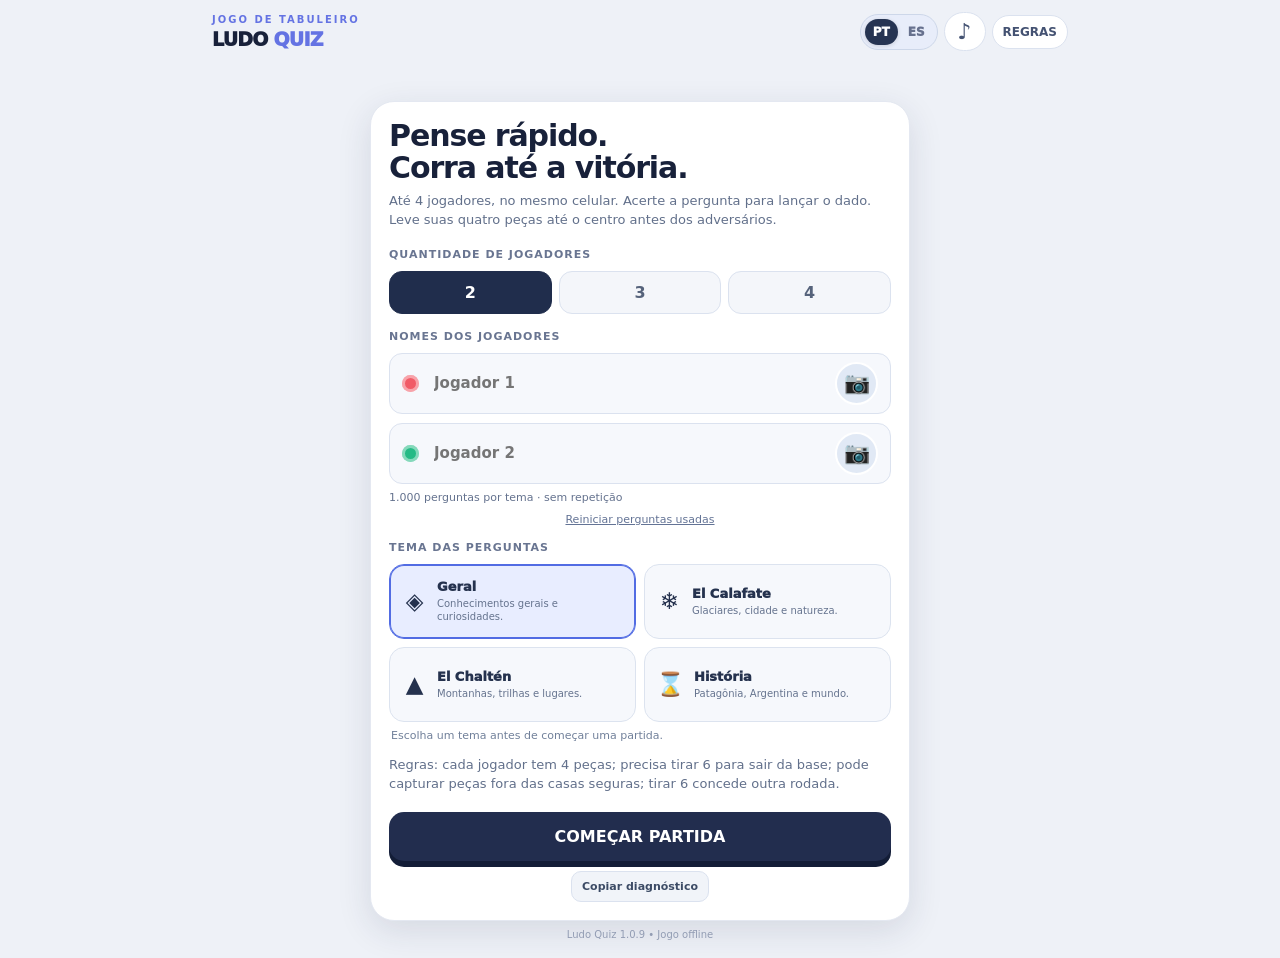
==== commit 3b009363: "Ludo Quiz v1.0.9: tabuleiro fixo, orientacao apenas para os dialogos e animacoes corretas" ====
--- a/ludo-quiz/app/src/main/assets/index.html
+++ b/ludo-quiz/app/src/main/assets/index.html
@@ -224,7 +224,7 @@
 const pawnSVG='<svg viewBox="0 0 24 24"><circle cx="12" cy="6.5" r="3.2"/><path d="M9.4 10.2c-1.8 1.2-2.7 3.5-2.7 6.4h10.6c0-2.9-.9-5.2-2.7-6.4M5.8 20h12.4"/></svg>';
 function applyLanguage(){document.documentElement.lang=lang==='es'?'es':'pt-BR';document.title='Ludo Quiz · '+(lang==='es'?'Preguntas y carrera':'Perguntas & Corrida');
  el('brandEyebrow').textContent=ui('brand');el('topBtn').textContent=ui('rulesBtn');el('langBtn').setAttribute('aria-label',ui('changeLang'));el('langBtn').setAttribute('aria-pressed',String(lang==='es'));el('questionLangBtn').textContent=lang.toUpperCase()+' / '+(lang==='es'?'PT':'ES');document.querySelectorAll('.langOpt').forEach(n=>n.classList.toggle('active',n.dataset.lang===lang));
- document.querySelector('#setup .setup-h1').innerHTML=ui('heading');document.querySelector('#setup .sub').textContent=ui('intro');document.querySelectorAll('#setup .sectionLabel')[0].textContent=ui('quantity');document.querySelectorAll('#setup .sectionLabel')[1].textContent=ui('names');document.querySelectorAll('#setup .sub')[1].textContent=ui('shortRules');el('startBtn').textContent=ui('start');el('resumeBtn').textContent=ui('resume');document.querySelector('#game .help').textContent=ui('help');el('footerText').textContent='Ludo Quiz 1.0.8 • '+ui('offline');el('diagBtn').textContent=lang==='es'?'Copiar diagnóstico completo':'Copiar diagnóstico completo';el('diagSetupBtn').textContent=lang==='es'?'Copiar diagnóstico':'Copiar diagnóstico';el('board').setAttribute('aria-label',ui('boardAria'));
+ document.querySelector('#setup .setup-h1').innerHTML=ui('heading');document.querySelector('#setup .sub').textContent=ui('intro');document.querySelectorAll('#setup .sectionLabel')[0].textContent=ui('quantity');document.querySelectorAll('#setup .sectionLabel')[1].textContent=ui('names');document.querySelectorAll('#setup .sub')[1].textContent=ui('shortRules');el('startBtn').textContent=ui('start');el('resumeBtn').textContent=ui('resume');document.querySelector('#game .help').textContent=ui('help');el('footerText').textContent='Ludo Quiz 1.0.9 • '+ui('offline');el('diagBtn').textContent=lang==='es'?'Copiar diagnóstico completo':'Copiar diagnóstico completo';el('diagSetupBtn').textContent=lang==='es'?'Copiar diagnóstico':'Copiar diagnóstico';el('board').setAttribute('aria-label',ui('boardAria'));
  el('rulesTitle').textContent=ui('rulesTitle');document.querySelectorAll('#rulesOverlay p.sub').forEach((n,i)=>n.innerHTML='<b>'+(i+1)+'.</b> '+ui('rules')[i]);el('closeRules').textContent=ui('understood');document.querySelector('#endOverlay .qcategory').textContent=ui('finished');el('restartBtn').textContent=ui('restart');el('newBtn').textContent=ui('newGame');el('rulesBtn').textContent=ui('rulesBtn');
  renderSetupNames();if(game){renderAll();if(game.phase==='win')showWin();}if(activeQuestion)refreshQuestionLocale();if(!el('turnOverlay').hidden)showTurnOverlay(turnMode);LudoFX.translate(()=>lang);
 }
--- a/ludo-quiz/app/src/main/assets/effects.css
+++ b/ludo-quiz/app/src/main/assets/effects.css
@@ -3,10 +3,9 @@
 .soundToggle.muted{opacity:.57}
 .turnSoundBtn{background:#ffffff1d;border:1px solid #ffffff3e;color:white;border-radius:12px;min-width:43px;min-height:42px;font-size:22px}
 .turnTopButtons{display:flex;align-items:center;gap:7px}
-#app,.overlay,.turnOverlay{transform-origin:center center;transition:transform .58s cubic-bezier(.22,.79,.18,1)}
-html.facing-reverse #app,html.facing-reverse .overlay,html.facing-reverse .turnOverlay{transform:rotate(180deg)}
-html.facing-reverse body{height:100dvh;overflow:hidden}
-html.facing-reverse #app{height:100dvh;overflow-y:auto;overscroll-behavior:contain}
+/* Tabuleiro fixo como no Ludo fisico; somente as telas de pergunta e de turno acompanham o jogador. */
+.overlay,.turnOverlay{transform-origin:center center;transition:transform .58s cubic-bezier(.22,.79,.18,1)}
+html.facing-reverse .overlay,html.facing-reverse .turnOverlay{transform:rotate(180deg)}
 .turnContent.fx-handoff{animation:fxEnter .48s ease both}
 @keyframes fxEnter{from{opacity:.60;scale:.91}to{opacity:1;scale:1}}
 #turnDice.fx-rolling .diceGlyph{animation:fxDice .42s ease-in-out infinite}
@@ -16,7 +15,7 @@
 .answer.wrong{animation:fxWrong .35s ease}
 @keyframes fxCorrect{0%,100%{transform:scale(1)}50%{transform:scale(1.025)}}
 @keyframes fxWrong{0%,100%{transform:translateX(0)}25%{transform:translateX(-5px)}75%{transform:translateX(5px)}}
-@media(prefers-reduced-motion:reduce){#app,.overlay,.turnOverlay{transition:none!important}.turnContent.fx-handoff,.fx-rolling .diceGlyph{animation:none!important}}
+@media(prefers-reduced-motion:reduce){.overlay,.turnOverlay{transition:none!important}.turnContent.fx-handoff,.fx-rolling .diceGlyph{animation:none!important}}
 
 /* Rotated full-screen overlays must not inherit horizontal scroll from decorative glows. */
 .turnOverlay{overflow-x:hidden}
--- a/ludo-quiz/app/src/main/assets/v108.css
+++ b/ludo-quiz/app/src/main/assets/v108.css
@@ -0,0 +1,12 @@
+/* Ludo Quiz 1.0.8: perfil, perguntas sem repetição, cartas e capturas */
+.photoChoice{display:grid;place-items:center;flex:0 0 43px;width:43px;height:43px;border-radius:50%;background:#e1e9f5;border:2px solid #fff;overflow:hidden;position:relative;cursor:pointer;font-size:21px}
+.photoChoice img{height:100%;width:100%;object-fit:cover}.photoFile{position:absolute;opacity:0;width:100%;height:100%;inset:0;cursor:pointer;font-size:0}
+.turnIcon .playerPhoto{width:100%;height:100%;object-fit:cover;border-radius:22px}.turnPhotoMini{width:32px;height:32px;border-radius:50%;object-fit:cover;border:2px solid white}.playerChipPhoto{width:24px;height:24px;border-radius:50%;object-fit:cover;vertical-align:middle;margin-right:3px}
+.questionHelpers{display:flex;gap:8px;align-items:stretch;margin:0 0 10px}.questionHelpers button{flex:1;border:1px solid #cdd7ee;border-radius:12px;background:#ebf1fc;color:#253451;padding:10px 6px;font-size:12px;font-weight:850}
+.questionHelpers button:disabled{opacity:.4}.cardPanel{background:#edf1fb;padding:11px;border-radius:15px;margin-bottom:10px}.cardGrid{display:grid;grid-template-columns:repeat(4,1fr);gap:8px}.mysteryCard{min-height:58px;border-radius:13px;background:linear-gradient(145deg,#243b71,#725bb8);border:2px solid #d9e1fd;color:#fff;font-size:25px;font-weight:900;box-shadow:0 3px 0 #182241}.cardPanel .cardDesc{font-size:12px;color:#4a5879;margin:0 0 8px}.cardResult{font-size:12px;margin:5px 0 8px;color:#463d95;font-weight:900}.answer.removed{background:#e3e6ed;color:#7c8490;border-style:dashed;opacity:.65}.mirrorAnswer.removed{color:#8991a5;opacity:.64;border-style:dashed}
+.eatenGhost{z-index:95;pointer-events:none;display:grid;place-items:center;color:white;border:2px solid white;box-shadow:0 0 28px #ffda43,0 0 8px #000;border-radius:50%;font-size:clamp(13px,3vw,25px);font-weight:1000}
+.captureFlash{position:fixed;top:43%;left:50%;transform:translate(-50%,-50%);z-index:94;padding:10px 25px;font-size:clamp(22px,8vw,46px);font-weight:1000;color:white;text-shadow:0 4px 11px #000,-2px -2px 0 #f03d49;pointer-events:none;animation:capturePop 1.8s ease forwards}
+@keyframes capturePop{0%{opacity:0;scale:.5}15%{opacity:1;scale:1.3}65%{opacity:1;scale:1}100%{opacity:0;scale:.8}}
+.repertoireInfo{font-size:11px;color:#64728e;margin-top:7px}.resetRepertoire{display:block;margin:8px auto 0;font-size:11px;color:#637395;border:0;background:transparent;text-decoration:underline}
+@media(max-width:390px){.questionHelpers button{font-size:11px}.cardGrid{gap:4px}}
+@media(prefers-reduced-motion:reduce){.captureFlash{animation:none!important}}
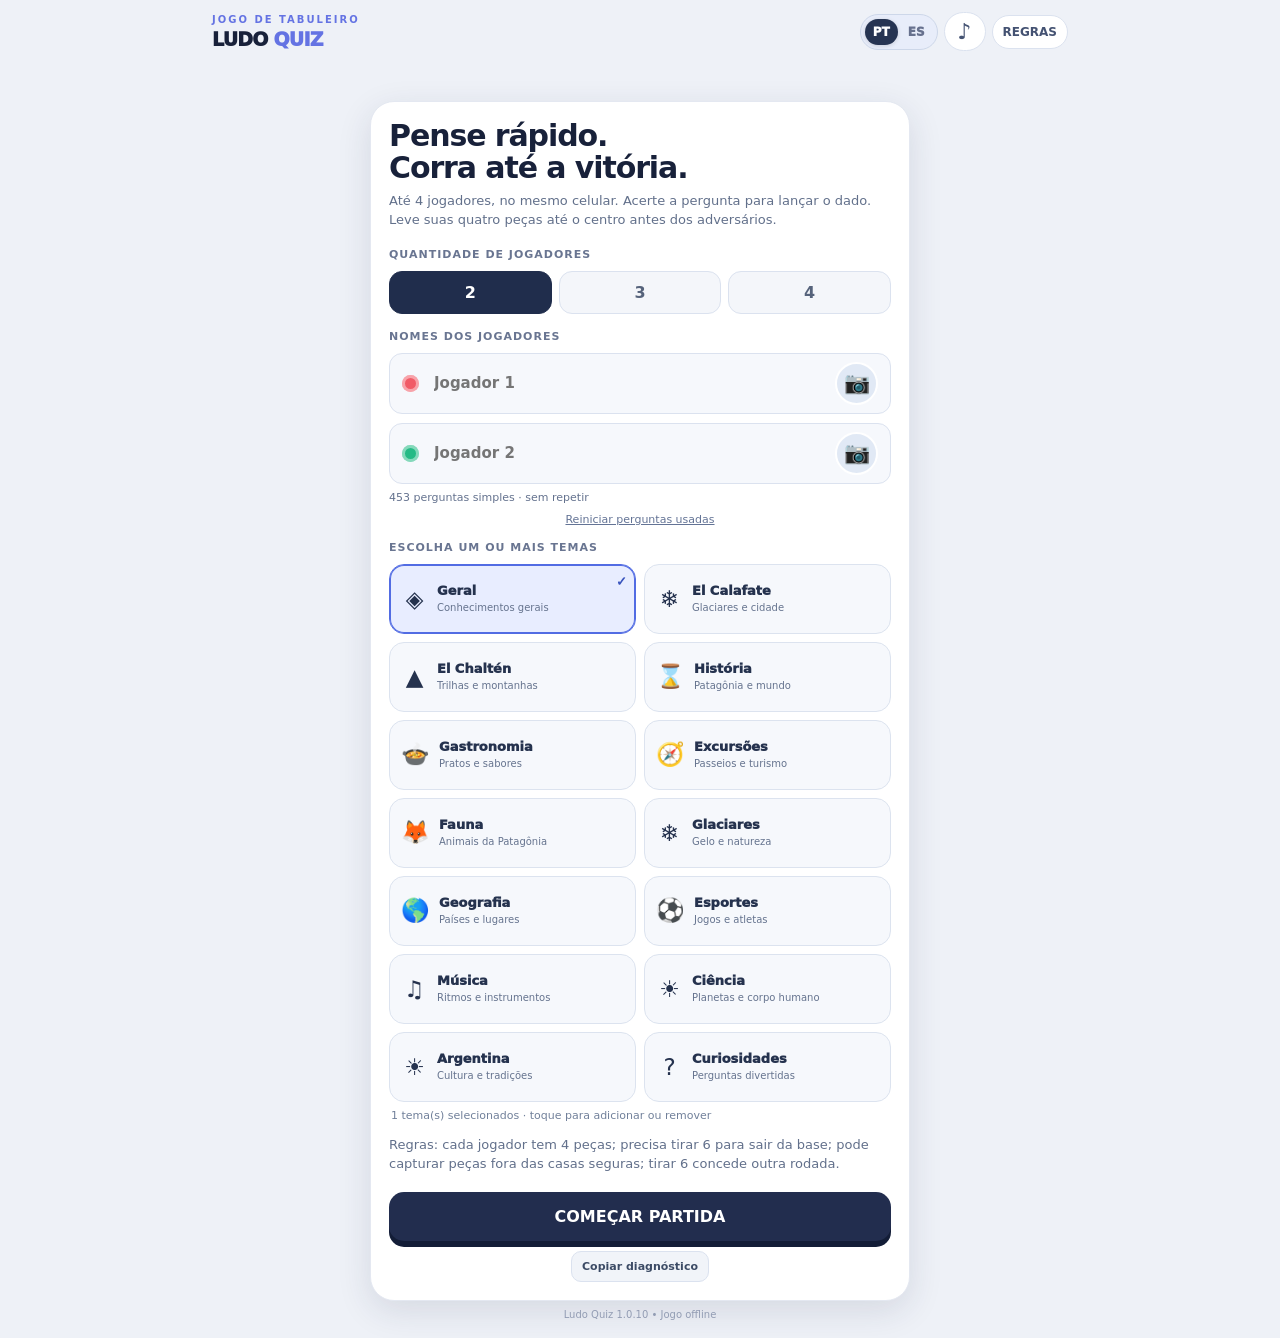
==== commit ca961349: "Ludo Quiz 1.0.10: short questions, multiple topics and facing controls; board fixed" ====
--- a/ludo-quiz/app/src/main/assets/index.html
+++ b/ludo-quiz/app/src/main/assets/index.html
@@ -45,10 +45,97 @@
 .turnAction{width:100%;background:var(--active-color);color:#0a1424;border:0;border-radius:18px;min-height:68px;font-weight:1000;font-size:18px;letter-spacing:.2px;box-shadow:0 7px 0 color-mix(in srgb,var(--active-color),#000 45%)}.turnAction:active{transform:translateY(3px)}.turnAction:disabled{opacity:.65}.turnBottom{font-size:11px;font-weight:700;color:#c2cce3;min-height:14px}
 @media(orientation:landscape) and (max-height:520px){.turnContent{gap:5px}.turnHero{padding:3px 0}.turnIcon{width:54px;height:54px;border-radius:15px}.turnIcon svg{width:32px;height:32px}.turnHeadline{margin:10px 0 2px;font-size:14px}.turnHugeName{font-size:clamp(30px,6vw,48px)}.turnSubtext{margin-top:4px;font-size:13px}.turnDice{margin-top:3px;min-height:38px}.turnDice svg{width:44px;height:44px}.turnAction{min-height:47px;font-size:15px}}
 </style>
-<link rel="stylesheet" href="effects.css">
-<link rel="stylesheet" href="themes.css">
-<link rel="stylesheet" href="dual.css">
-<link rel="stylesheet" href="v108.css">
+<style>/* v1.0.5: giro visual de 180 grados, audio y animaciones. */
+.soundToggle{min-width:42px;min-height:39px;font-size:22px!important;line-height:1;padding:6px 10px!important}
+.soundToggle.muted{opacity:.57}
+.turnSoundBtn{background:#ffffff1d;border:1px solid #ffffff3e;color:white;border-radius:12px;min-width:43px;min-height:42px;font-size:22px}
+.turnTopButtons{display:flex;align-items:center;gap:7px}
+/* Tabuleiro fixo como no Ludo fisico; somente as telas de pergunta e de turno acompanham o jogador. */
+#questionOverlay,.turnOverlay{transform-origin:center center;transition:transform .58s cubic-bezier(.22,.79,.18,1)}
+html.facing-reverse #questionOverlay,html.facing-reverse .turnOverlay{transform:rotate(180deg)}
+.turnContent.fx-handoff{animation:fxEnter .48s ease both}
+@keyframes fxEnter{from{opacity:.60;scale:.91}to{opacity:1;scale:1}}
+#turnDice.fx-rolling .diceGlyph{animation:fxDice .42s ease-in-out infinite}
+@keyframes fxDice{0%{transform:translateY(-5px) rotate(-18deg) scale(.93)}50%{transform:translateY(6px) rotate(16deg) scale(1.10)}100%{transform:translateY(-5px) rotate(-18deg) scale(.93)}}
+.token:not(.selectable){transition:filter .2s}
+.answer.correct{animation:fxCorrect .3s ease}
+.answer.wrong{animation:fxWrong .35s ease}
+@keyframes fxCorrect{0%,100%{transform:scale(1)}50%{transform:scale(1.025)}}
+@keyframes fxWrong{0%,100%{transform:translateX(0)}25%{transform:translateX(-5px)}75%{transform:translateX(5px)}}
+@media(prefers-reduced-motion:reduce){#questionOverlay,.turnOverlay{transition:none!important}.turnContent.fx-handoff,.fx-rolling .diceGlyph{animation:none!important}}
+
+/* Rotated full-screen overlays must not inherit horizontal scroll from decorative glows. */
+.turnOverlay{overflow-x:hidden}
+.turnAmbientA{left:0}
+.turnAmbientB{right:0}
+</style>
+<style>/* Seletor compacto de temas; preserva o tabuleiro e os estilos existentes. */
+.themeGrid{display:grid;grid-template-columns:repeat(2,minmax(0,1fr));gap:8px;margin:0 0 4px}
+.themeCard{border:1.5px solid #dce3ef;background:#f6f8fc;border-radius:15px;padding:11px;display:flex;align-items:center;gap:9px;color:#25324e;text-align:left;min-width:0;min-height:75px;transition:transform .13s,border-color .13s,background-color .13s}
+.themeCard.active{border-color:#526ce3;background:#e8edff;box-shadow:inset 0 0 0 1px #526ce3}
+.themeCard:active{transform:scale(.98)}.themeIcon{font-size:23px;flex:0 0 27px;text-align:center}.themeCopy{min-width:0}.themeName{display:block;font-size:13px;font-weight:950}.themeDesc{display:block;font-size:10px;color:#65738e;margin-top:4px;line-height:1.25}.themeSmallHelp{margin:7px 2px 13px;font-size:11px;color:#71809a}
+@media(max-width:355px){.themeCard{padding:8px 7px;gap:6px}.themeIcon{font-size:19px;flex-basis:22px}.themeName{font-size:12px}.themeDesc{font-size:9px}}
+
+
+/* Seleção múltipla sem novos controles globais. */
+.themeCard.active{position:relative;padding-right:25px}
+.themeCard.active::after{content:"✓";position:absolute;right:8px;top:9px;font-size:13px;font-weight:1000;color:#3853bd}
+#themeChoices .themeCard{min-height:70px}
+</style>
+<style>/* Ludo Quiz v1.0.7 - dual-facing, read-only opponent view. */
+#questionOverlay.dualQuestion{display:flex;flex-direction:column;justify-content:stretch;align-items:stretch;gap:0;overflow:hidden;padding:0;background:#11182e}
+#questionOverlay.dualQuestion>.modal{width:100%;max-width:none;height:50dvh;min-height:0;max-height:none;flex:1 1 50%;border-radius:0;padding:12px max(12px,env(safe-area-inset-right)) 18px max(12px,env(safe-area-inset-left));overflow-x:hidden;overflow-y:auto;overscroll-behavior:contain;box-shadow:none;border-top:3px solid #8998bc}
+#questionOverlay.dualQuestion .questionMirror{width:100%;height:50dvh;min-height:0;flex:1 1 50%;overflow:hidden;overflow-y:auto;overscroll-behavior:contain;transform:rotate(180deg);background:#17213a;color:#fff;padding:12px max(12px,env(safe-area-inset-left));pointer-events:auto;user-select:none;touch-action:pan-y}
+#questionOverlay .questionTop{margin-bottom:2px}
+#questionOverlay .question{font-size:clamp(16px,3.6vw,23px);line-height:1.16;margin:7px 0 10px;letter-spacing:-.35px}
+#questionOverlay .qcategory,#questionOverlay .qname{font-size:10px;margin-top:0}
+#questionOverlay .answers{gap:6px}
+#questionOverlay .answer{font-size:clamp(12px,2.6vw,15px);min-height:39px;padding:6px 9px;gap:8px;border-radius:10px;line-height:1.2}
+#questionOverlay .answer .letter{width:25px;height:25px;flex:none}
+#questionOverlay .result{font-size:11px;padding:7px 9px;margin:8px 0}
+#questionOverlay .modalBtn{min-height:36px;margin-top:9px;padding:7px}
+.mirrorHeader{display:flex;justify-content:space-between;align-items:center;gap:10px;margin-bottom:4px}
+.mirrorTag{background:#263655;color:#b9d8ff;border:1px solid #496291;border-radius:8px;font-size:10px;font-weight:900;padding:4px 7px;letter-spacing:.4px}
+.mirrorWho{font-size:11px;font-weight:900;color:#dbe7ff;text-overflow:ellipsis;overflow:hidden;white-space:nowrap}
+.mirrorCategory{font-size:10px;color:#9fb6ee;letter-spacing:1px;text-transform:uppercase;font-weight:900}
+.mirrorQuestion{font-weight:950;line-height:1.2;font-size:clamp(15px,3.7vw,22px);margin:5px 0 9px}
+.mirrorAnswers{display:grid;gap:5px}
+.mirrorAnswer{display:flex;align-items:center;gap:7px;min-height:29px;background:#273656;border:1px solid #3c506e;border-radius:9px;padding:5px 7px;font-weight:700;font-size:clamp(11px,2.6vw,14px);line-height:1.25}
+.mirrorLetter{font-weight:950;display:grid;place-items:center;width:22px;min-width:22px;height:22px;background:#3d527b;border-radius:6px}
+.mirrorAnswer.correct{background:#134e3c;border-color:#33c589}
+.mirrorAnswer.wrong{background:#6b273c;border-color:#fa7882}
+.mirrorResult{border:1px solid #47658f;border-radius:9px;background:#263c59;padding:7px;margin-top:8px;color:#fff;font-size:12px;font-weight:800}
+#questionOverlay.dualQuestion>.modal .questionLang{padding:4px 7px;font-size:10px}
+.diagControls{margin:12px 0 0;display:flex;align-items:center;gap:10px;flex-wrap:wrap;justify-content:center}.diagControls .secondary,.diagSetup .secondary{font-size:11px;padding:8px 10px;border-radius:10px}.diagSetup{margin-top:10px;text-align:center}#diagStatus{font-size:11px;font-weight:750;color:#526783}
+.turnCaptureMsg{max-width:470px;margin:12px auto 0;background:#ffffff1e;border:1px solid #ffffff65;padding:11px 12px;border-radius:12px;color:#fff;font-size:clamp(12px,3vw,16px);font-weight:850;line-height:1.35}
+.diagManual{position:fixed;inset:0;z-index:100;display:flex;align-items:center;justify-content:center;background:#0b122ddc;padding:12px}.diagManualInner{width:min(100%,600px);max-height:90dvh;background:#fff;border-radius:16px;display:flex;flex-direction:column;gap:9px;padding:16px}.diagManual textarea{height:55dvh;min-height:150px;overflow:auto;font-size:11px;font-family:monospace;width:100%}.diagManual .primary{padding:10px}
+@media (orientation:landscape) and (max-height:520px){#questionOverlay.dualQuestion .questionMirror,#questionOverlay.dualQuestion>.modal{padding:5px 12px}#questionOverlay .question,.mirrorQuestion{font-size:13px;margin:2px 0 4px}#questionOverlay .answer,.mirrorAnswer{min-height:27px;padding:3px 6px;font-size:11px}#questionOverlay .answers,.mirrorAnswers{gap:3px}#questionOverlay .answer .letter,.mirrorLetter{width:19px;height:19px;min-width:19px}#questionOverlay .qcategory,#questionOverlay .qname,.mirrorCategory,.mirrorWho{font-size:9px}}
+/* Keep the opponent's question closer to their own edge when there is spare room. */
+#questionOverlay.dualQuestion .questionMirror{display:flex;flex-direction:column}
+#questionOverlay.dualQuestion .questionMirror .mirrorHeader{margin-top:auto;flex-shrink:0}
+#questionOverlay.dualQuestion .questionMirror .mirrorCategory,#questionOverlay.dualQuestion .questionMirror .mirrorQuestion,#questionOverlay.dualQuestion .questionMirror .mirrorAnswers{flex-shrink:0}
+@media(orientation:landscape) and (max-height:520px){
+ #questionOverlay.dualQuestion .answers,#questionOverlay.dualQuestion .mirrorAnswers{grid-template-columns:repeat(2,minmax(0,1fr))}
+ #questionOverlay.dualQuestion .answer,#questionOverlay.dualQuestion .mirrorAnswer{min-height:34px}
+}
+
+/* Leitura confortável: cada lado rola separadamente, só a metade ativa responde. */
+#questionOverlay.dualQuestion>.modal .question,#questionOverlay.dualQuestion .mirrorQuestion{overflow-wrap:anywhere}
+@media(orientation:landscape) and (max-height:520px){#questionOverlay .question,.mirrorQuestion{font-size:15px;line-height:1.25}#questionOverlay .answer,.mirrorAnswer{font-size:12px;line-height:1.25;min-height:34px}}
+</style>
+<style>/* Ludo Quiz 1.0.8: perfil, perguntas sem repetição, cartas e capturas */
+.photoChoice{display:grid;place-items:center;flex:0 0 43px;width:43px;height:43px;border-radius:50%;background:#e1e9f5;border:2px solid #fff;overflow:hidden;position:relative;cursor:pointer;font-size:21px}
+.photoChoice img{height:100%;width:100%;object-fit:cover}.photoFile{position:absolute;opacity:0;width:100%;height:100%;inset:0;cursor:pointer;font-size:0}
+.turnIcon .playerPhoto{width:100%;height:100%;object-fit:cover;border-radius:22px}.turnPhotoMini{width:32px;height:32px;border-radius:50%;object-fit:cover;border:2px solid white}.playerChipPhoto{width:24px;height:24px;border-radius:50%;object-fit:cover;vertical-align:middle;margin-right:3px}
+.questionHelpers{display:flex;gap:8px;align-items:stretch;margin:0 0 10px}.questionHelpers button{flex:1;border:1px solid #cdd7ee;border-radius:12px;background:#ebf1fc;color:#253451;padding:10px 6px;font-size:12px;font-weight:850}
+.questionHelpers button:disabled{opacity:.4}.cardPanel{background:#edf1fb;padding:11px;border-radius:15px;margin-bottom:10px}.cardGrid{display:grid;grid-template-columns:repeat(4,1fr);gap:8px}.mysteryCard{min-height:58px;border-radius:13px;background:linear-gradient(145deg,#243b71,#725bb8);border:2px solid #d9e1fd;color:#fff;font-size:25px;font-weight:900;box-shadow:0 3px 0 #182241}.cardPanel .cardDesc{font-size:12px;color:#4a5879;margin:0 0 8px}.cardResult{font-size:12px;margin:5px 0 8px;color:#463d95;font-weight:900}.answer.removed{background:#e3e6ed;color:#7c8490;border-style:dashed;opacity:.65}.mirrorAnswer.removed{color:#8991a5;opacity:.64;border-style:dashed}
+.eatenGhost{z-index:95;pointer-events:none;display:grid;place-items:center;color:white;border:2px solid white;box-shadow:0 0 28px #ffda43,0 0 8px #000;border-radius:50%;font-size:clamp(13px,3vw,25px);font-weight:1000}
+.captureFlash{position:fixed;top:43%;left:50%;transform:translate(-50%,-50%);z-index:94;padding:10px 25px;font-size:clamp(22px,8vw,46px);font-weight:1000;color:white;text-shadow:0 4px 11px #000,-2px -2px 0 #f03d49;pointer-events:none;animation:capturePop 1.8s ease forwards}
+@keyframes capturePop{0%{opacity:0;scale:.5}15%{opacity:1;scale:1.3}65%{opacity:1;scale:1}100%{opacity:0;scale:.8}}
+.repertoireInfo{font-size:11px;color:#64728e;margin-top:7px}.resetRepertoire{display:block;margin:8px auto 0;font-size:11px;color:#637395;border:0;background:transparent;text-decoration:underline}
+@media(max-width:390px){.questionHelpers button{font-size:11px}.cardGrid{gap:4px}}
+@media(prefers-reduced-motion:reduce){.captureFlash{animation:none!important}}
+</style>
 </head>
 <body>
 <div id="app">
@@ -67,7 +154,17 @@
 <button class="themeCard" type="button" data-theme="calafate" aria-pressed="false"><span class="themeIcon" aria-hidden="true">❄</span><span class="themeCopy"><span class="themeName">El Calafate</span><span class="themeDesc">Glaciares, cidade e natureza.</span></span></button>
 <button class="themeCard" type="button" data-theme="chalten" aria-pressed="false"><span class="themeIcon" aria-hidden="true">▲</span><span class="themeCopy"><span class="themeName">El Chaltén</span><span class="themeDesc">Montanhas, trilhas e lugares.</span></span></button>
 <button class="themeCard" type="button" data-theme="historia" aria-pressed="false"><span class="themeIcon" aria-hidden="true">⌛</span><span class="themeCopy"><span class="themeName">História</span><span class="themeDesc">Patagônia, Argentina e mundo.</span></span></button>
-</div><p id="themeHelp" class="themeSmallHelp">Escolha um tema antes de começar uma partida.</p>
+<button class="themeCard" type="button" data-theme="gastronomia" aria-pressed="false"><span class="themeIcon" aria-hidden="true">🍲</span><span class="themeCopy"><span class="themeName">Gastronomia</span><span class="themeDesc">Pratos e sabores</span></span></button>
+<button class="themeCard" type="button" data-theme="excursoes" aria-pressed="false"><span class="themeIcon" aria-hidden="true">🧭</span><span class="themeCopy"><span class="themeName">Excursões</span><span class="themeDesc">Passeios e turismo</span></span></button>
+<button class="themeCard" type="button" data-theme="fauna" aria-pressed="false"><span class="themeIcon" aria-hidden="true">🦊</span><span class="themeCopy"><span class="themeName">Fauna</span><span class="themeDesc">Animais patagônicos</span></span></button>
+<button class="themeCard" type="button" data-theme="glaciares" aria-pressed="false"><span class="themeIcon" aria-hidden="true">❄</span><span class="themeCopy"><span class="themeName">Glaciares</span><span class="themeDesc">Gelo e natureza</span></span></button>
+<button class="themeCard" type="button" data-theme="geografia" aria-pressed="false"><span class="themeIcon" aria-hidden="true">🌎</span><span class="themeCopy"><span class="themeName">Geografia</span><span class="themeDesc">Países e lugares</span></span></button>
+<button class="themeCard" type="button" data-theme="esportes" aria-pressed="false"><span class="themeIcon" aria-hidden="true">⚽</span><span class="themeCopy"><span class="themeName">Esportes</span><span class="themeDesc">Jogos e atletas</span></span></button>
+<button class="themeCard" type="button" data-theme="musica" aria-pressed="false"><span class="themeIcon" aria-hidden="true">♫</span><span class="themeCopy"><span class="themeName">Música</span><span class="themeDesc">Ritmos e instrumentos</span></span></button>
+<button class="themeCard" type="button" data-theme="ciencia" aria-pressed="false"><span class="themeIcon" aria-hidden="true">☀</span><span class="themeCopy"><span class="themeName">Ciência</span><span class="themeDesc">Planetas e corpo humano</span></span></button>
+<button class="themeCard" type="button" data-theme="argentina" aria-pressed="false"><span class="themeIcon" aria-hidden="true">☀</span><span class="themeCopy"><span class="themeName">Argentina</span><span class="themeDesc">Cultura e tradições</span></span></button>
+<button class="themeCard" type="button" data-theme="curiosidades" aria-pressed="false"><span class="themeIcon" aria-hidden="true">?</span><span class="themeCopy"><span class="themeName">Curiosidades</span><span class="themeDesc">Perguntas divertidas</span></span></button>
+</div><p id="themeHelp" class="themeSmallHelp">Toque para selecionar vários temas.</p>
 
   <p class="sub">Regras: cada jogador tem 4 peças; precisa tirar 6 para sair da base; pode capturar peças fora das casas seguras; tirar 6 concede outra rodada.</p>
   <button class="primary" id="startBtn" type="button">COMEÇAR PARTIDA</button>
@@ -103,13 +200,363 @@
     <button id="turnAction" class="turnAction" type="button">VER PERGUNTA</button><div class="turnBottom" id="turnBottom">Toque para continuar</div>
   </div>
 </div>
-<script src="effects.js"></script>
-<script src="themes.js"></script>
-<script src="bank.js"></script>
-<script src="photo.js"></script>
-<script src="capture.js"></script>
-<script src="dual.js"></script>
-<script src="diagnostics.js"></script>
+<script>/* Ludo Quiz v1.0.5 – efeitos isolados; nenhuma regra de jogo aqui. */
+window.LudoFX=(function(){
+ 'use strict';
+ const KEY='ludo_quiz_fx_sound_v1';
+ let enabled=true,ctx=null,diceInterval=null;
+ try{enabled=localStorage.getItem(KEY)!=='off';}catch(e){}
+ function audioContext(){
+  if(!enabled)return null;
+  if(!ctx){try{const AC=window.AudioContext||window.webkitAudioContext;if(AC)ctx=new AC();}catch(e){return null;}}
+  if(ctx&&ctx.state==='suspended'){try{ctx.resume().catch(()=>{});}catch(e){}}
+  return ctx;
+ }
+ function tone(hz,delay,duration,volume=0.065,type='sine'){
+  const a=audioContext();if(!a)return;
+  try{
+   const start=a.currentTime+delay,osc=a.createOscillator(),gain=a.createGain();
+   osc.type=type;osc.frequency.setValueAtTime(hz,start);
+   gain.gain.setValueAtTime(0.0001,start);
+   gain.gain.exponentialRampToValueAtTime(volume,start+0.013);
+   gain.gain.exponentialRampToValueAtTime(0.0001,start+duration);
+   osc.connect(gain);gain.connect(a.destination);
+   osc.start(start);osc.stop(start+duration+0.015);
+  }catch(e){}
+ }
+ function sound(kind){
+  if(!enabled)return;
+  if(kind==='turn'){tone(420,0,.12,.05);tone(620,.13,.18,.055);}
+  if(kind==='correct'){tone(480,0,.12);tone(660,.12,.12);tone(850,.24,.22,.08);}
+  if(kind==='wrong'){tone(320,0,.18,.06,'triangle');tone(220,.18,.25,.055,'triangle');}
+  if(kind==='dice'){for(let i=0;i<7;i++)tone(280+i*42,i*.085,.07,.04,'triangle');tone(770,.66,.22,.07);}
+  if(kind==='move'){for(let i=0;i<3;i++)tone(290+i*70,i*.075,.085,.035);}
+  if(kind==='card'){tone(550,0,.08,.06);tone(730,.1,.11,.06);tone(900,.21,.18,.065);}
+  if(kind==='devour'){for(let i=0;i<11;i++)tone(920-i*62,i*.07,.13,.065,'sawtooth');tone(150,.7,.5,.095,'triangle');tone(820,.83,.22,.08);}
+  if(kind==='capture'){tone(540,0,.10,.07);tone(240,.10,.22,.08,'triangle');tone(700,.24,.20,.05);}
+  if(kind==='bonus'){tone(520,0,.10);tone(720,.12,.10);tone(920,.24,.22);}
+  if(kind==='win'){[440,554,659,880,1046].forEach((v,i)=>tone(v,i*.13,.31,.055));}
+  if(kind==='tap')tone(520,0,.10,.045);
+ }
+ function rotate(flag){
+  document.documentElement.classList.toggle('facing-reverse',Boolean(flag));
+ }
+ function translate(getLang){
+  const es=typeof getLang==='function'&&getLang()==='es';
+  for(const id of ['soundBtn','turnSoundBtn']){
+   const b=document.getElementById(id);if(!b)continue;
+   b.textContent=enabled?'♪':'♪̸';
+   b.setAttribute('aria-label',es?(enabled?'Desactivar sonidos':'Activar sonidos'):(enabled?'Desativar sons':'Ativar sons'));
+   b.setAttribute('aria-pressed',String(enabled));
+   b.title=b.getAttribute('aria-label');
+   b.classList.toggle('muted',!enabled);
+  }
+ }
+ function init(getLang){
+  const toggle=()=>{
+   enabled=!enabled;
+   try{localStorage.setItem(KEY,enabled?'on':'off');}catch(e){}
+   translate(getLang);
+   if(enabled)sound('tap');
+  };
+  for(const id of ['soundBtn','turnSoundBtn']){
+   const b=document.getElementById(id);if(b)b.addEventListener('click',toggle);
+  }
+  document.addEventListener('pointerdown',function firstAudioTouch(){audioContext();},{once:true,capture:true,passive:true});
+  translate(getLang);
+ }
+ function handoff(){
+  const content=document.querySelector('#turnOverlay .turnContent');
+  if(!content)return;
+  content.classList.remove('fx-handoff');
+  void content.offsetWidth;
+  content.classList.add('fx-handoff');
+ }
+ function animateDice(holder,result,drawDice){
+  if(diceInterval!==null){clearInterval(diceInterval);diceInterval=null;}
+  if(!holder||!drawDice)return;
+  holder.classList.remove('fx-rolling');
+  void holder.offsetWidth;
+  holder.classList.add('fx-rolling');
+  let count=0;
+  holder.innerHTML=drawDice(1+Math.floor(Math.random()*6));
+  diceInterval=setInterval(()=>{
+   count++;
+   if(count>=8){
+    clearInterval(diceInterval);diceInterval=null;
+    holder.innerHTML=drawDice(result);
+    holder.classList.remove('fx-rolling');
+   }else{holder.innerHTML=drawDice(1+Math.floor(Math.random()*6));}
+  },88);
+ }
+ function clearDice(){
+  if(diceInterval!==null){clearInterval(diceInterval);diceInterval=null;}
+ }
+ function animateMove(previousRect,newEl,captured){
+  if(!newEl||!previousRect)return;
+  if(window.matchMedia&&window.matchMedia('(prefers-reduced-motion: reduce)').matches)return;
+  if(typeof newEl.animate!=='function')return;
+  /* O tabuleiro permanece fixo; coordenadas da peca nao mudam com o jogador. */
+  const r=newEl.getBoundingClientRect();
+  let dx=previousRect.left+previousRect.width/2-r.left-r.width/2;
+  let dy=previousRect.top+previousRect.height/2-r.top-r.height/2;
+  try{
+   newEl.animate([
+    {transform:'translate('+dx+'px,'+dy+'px) scale(1.03)',opacity:'.75',filter:'brightness(1.2)'},
+    {transform:'translate(0,0) scale(1.23)',opacity:'1',filter:'brightness(1.3)',offset:.7},
+    {transform:'translate(0,0) scale(1)',opacity:'1',filter:'none'}
+   ],{duration:1850,easing:'cubic-bezier(.2,.8,.2,1)'});
+   if(captured)newEl.animate([{boxShadow:'0 0 0 0px #fff'},{boxShadow:'0 0 0 9px #fff0'}],{duration:650,easing:'ease-out'});
+  }catch(e){}
+ }
+ return {init,translate,rotate,handoff,animateDice,clearDice,animateMove,sound};
+})();
+</script>
+<script>/* Ludo Quiz v1.0.6: bancos históricos bilíngues e seleção isolada de temas. */
+(function(){'use strict';
+const STORAGE_KEY='ludo_quiz_theme_v1';
+const DATA={"calafate":{"pt":[["El Calafate","Em qual província argentina fica El Calafate?","Santa Cruz","Chubut","Neuquén","Tierra del Fuego"],["El Calafate","Às margens de qual lago fica El Calafate?","Lago Argentino","Lago Viedma","Lago Nahuel Huapi","Lago Fagnano"],["El Calafate","Em que ano El Calafate foi fundada oficialmente?","1927","1885","1937","1985"],["El Calafate","Qual data é comemorada como aniversário de El Calafate?","7 de dezembro","9 de julho","12 de outubro","25 de maio"],["El Calafate","A cidade de El Calafate recebeu o nome de quê?","Um arbusto nativo","Um glaciar","Um explorador","Um rio brasileiro"],["El Calafate","Qual é o glaciar mais conhecido perto de El Calafate?","Perito Moreno","Glaciar Martial","Glaciar Ventisquero Negro","Glaciar San Rafael"],["El Calafate","Em qual parque fica o glaciar Perito Moreno?","Parque Nacional Los Glaciares","Parque Nacional Iguazú","Parque Nacional Nahuel Huapi","Parque Nacional Lanín"],["El Calafate","Em que ano foi criado o Parque Nacional Los Glaciares?","1937","1816","1985","2001"],["El Calafate","Em que ano Los Glaciares se tornou Patrimônio Mundial da UNESCO?","1981","1937","2005","2018"],["El Calafate","Qual formação se conecta ao glaciar Perito Moreno e pode represar o Brazo Rico?","Península de Magallanes","Península Valdés","Isla Grande de Tierra del Fuego","Isla Victoria"],["El Calafate","Qual braço do Lago Argentino pode ter seu nível elevado pela barragem de gelo?","Brazo Rico","Brazo Norte","Brazo del Paraná","Brazo del Plata"],["El Calafate","Qual nome tem o canal com icebergs ao lado do Perito Moreno?","Canal de los Témpanos","Canal Beagle","Canal de Panamá","Canal San Carlos"],["El Calafate","O que são as famosas rupturas do glaciar Perito Moreno?","Quebras de uma barreira de gelo","Erupções vulcânicas","Terremotos submarinos","Tempestades de areia"],["El Calafate","Qual é o nome do aeroporto de El Calafate?","Comandante Armando Tola","Ministro Pistarini","Jorge Newbery","Almirante Zar"],["El Calafate","Qual dessas atividades permite ver o glaciar Perito Moreno de passarelas?","Caminhar pelas plataformas de observação","Andar de metrô","Subir uma torre de televisão","Atravessar uma ponte suspensa urbana"],["El Calafate","Qual rodovia provincial liga El Calafate à região do glaciar Perito Moreno?","Ruta Provincial 11","Ruta Provincial 41","Ruta Nacional 3","Ruta Nacional 9"],["El Calafate","Onde fica a seccional Río Mitre de acesso à área do Perito Moreno?","Na península de Magallanes","Na península Valdés","Em Buenos Aires","Na ilha Victoria"],["El Calafate","Qual destes glaciares também está em Los Glaciares?","Upsala","Martial","Vinciguerra","Ventisquero Negro"],["El Calafate","Qual glaciar do parque é famoso nas navegações do Lago Argentino?","Spegazzini","Pastoruri","Queulat","Cerro Tronador"],["El Calafate","Qual é uma árvore típica dos bosques andino-patagônicos de Los Glaciares?","Lenga","Baobá","Coqueiro","Dendezeiro"],["El Calafate","Qual é a cor típica do fruto maduro do arbusto calafate?","Azul-escuro","Branco","Vermelho-vivo","Laranja"],["El Calafate","O Parque Nacional Los Glaciares protege principalmente quais ambientes?","Gelo, bosques e estepe patagônica","Dunas tropicais e manguezais","Recifes de coral","Savanas africanas"],["El Calafate","Qual região de gelo alimenta vários glaciares do parque?","Campo de Gelo Patagônico Sul","Gelo do Himalaia","Calota da Groenlândia","Planalto do Atacama"],["El Calafate","Qual destes é um porto de excursões na região de El Calafate?","Puerto Bandera","Puerto Madero","Puerto Belgrano","Puerto Madryn"],["El Calafate","Qual é o papel histórico de El Calafate antes do turismo moderno?","Parada de carroças e viajantes","Capital do Império Inca","Centro de mineração de ouro amazônico","Porto de grandes transatlânticos"]],"es":[["El Calafate","¿En qué provincia argentina está El Calafate?","Santa Cruz","Chubut","Neuquén","Tierra del Fuego"],["El Calafate","¿A orillas de qué lago está El Calafate?","Lago Argentino","Lago Viedma","Lago Nahuel Huapi","Lago Fagnano"],["El Calafate","¿En qué año fue fundado oficialmente El Calafate?","1927","1885","1937","1985"],["El Calafate","¿Qué fecha se celebra como aniversario de El Calafate?","7 de diciembre","9 de julio","12 de octubre","25 de mayo"],["El Calafate","¿De dónde viene el nombre El Calafate?","De un arbusto nativo","De un glaciar","De un explorador","De un río brasileño"],["El Calafate","¿Cuál es el glaciar más conocido cerca de El Calafate?","Perito Moreno","Glaciar Martial","Glaciar Ventisquero Negro","Glaciar San Rafael"],["El Calafate","¿En qué parque está el glaciar Perito Moreno?","Parque Nacional Los Glaciares","Parque Nacional Iguazú","Parque Nacional Nahuel Huapi","Parque Nacional Lanín"],["El Calafate","¿En qué año se creó el Parque Nacional Los Glaciares?","1937","1816","1985","2001"],["El Calafate","¿En qué año Los Glaciares fue declarado Patrimonio Mundial de la UNESCO?","1981","1937","2005","2018"],["El Calafate","¿Qué formación puede contactar el glaciar Perito Moreno y represar el Brazo Rico?","Península de Magallanes","Península Valdés","Isla Grande de Tierra del Fuego","Isla Victoria"],["El Calafate","¿Qué brazo del Lago Argentino puede aumentar su nivel por la barrera de hielo?","Brazo Rico","Brazo Norte","Brazo del Paraná","Brazo del Plata"],["El Calafate","¿Cómo se llama el canal con témpanos junto al Perito Moreno?","Canal de los Témpanos","Canal Beagle","Canal de Panamá","Canal San Carlos"],["El Calafate","¿Qué son las famosas rupturas del glaciar Perito Moreno?","Roturas de una barrera de hielo","Erupciones volcánicas","Terremotos submarinos","Tormentas de arena"],["El Calafate","¿Cómo se llama el aeropuerto de El Calafate?","Comandante Armando Tola","Ministro Pistarini","Jorge Newbery","Almirante Zar"],["El Calafate","¿Qué actividad permite ver el glaciar Perito Moreno desde pasarelas?","Caminar por plataformas de observación","Viajar en subte","Subir una torre de televisión","Cruzar un puente colgante urbano"],["El Calafate","¿Qué ruta provincial conecta El Calafate con la zona del glaciar Perito Moreno?","Ruta Provincial 11","Ruta Provincial 41","Ruta Nacional 3","Ruta Nacional 9"],["El Calafate","¿Dónde está la seccional Río Mitre de acceso al Perito Moreno?","En la península de Magallanes","En la península Valdés","En Buenos Aires","En la isla Victoria"],["El Calafate","¿Cuál de estos glaciares también está en Los Glaciares?","Upsala","Martial","Vinciguerra","Ventisquero Negro"],["El Calafate","¿Qué glaciar del parque es famoso en las navegaciones del Lago Argentino?","Spegazzini","Pastoruri","Queulat","Cerro Tronador"],["El Calafate","¿Qué árbol es típico de los bosques andino-patagónicos de Los Glaciares?","Lenga","Baobab","Cocotero","Palma aceitera"],["El Calafate","¿De qué color suele ser el fruto maduro del arbusto calafate?","Azul oscuro","Blanco","Rojo intenso","Naranja"],["El Calafate","¿Qué ambientes protege principalmente el Parque Nacional Los Glaciares?","Hielos, bosques y estepa patagónica","Dunas tropicales y manglares","Arrecifes de coral","Sabanas africanas"],["El Calafate","¿Qué región de hielo alimenta varios glaciares del parque?","Campo de Hielo Patagónico Sur","Hielo del Himalaya","Casquete de Groenlandia","Meseta de Atacama"],["El Calafate","¿Cuál de estos es un puerto de excursiones de la zona de El Calafate?","Puerto Bandera","Puerto Madero","Puerto Belgrano","Puerto Madryn"],["El Calafate","¿Qué función histórica tenía El Calafate antes del turismo moderno?","Posta de carretas y viajeros","Capital del Imperio inca","Centro minero de oro amazónico","Puerto de grandes transatlánticos"]]},"chalten":{"pt":[["El Chaltén","Em que ano foi fundado El Chaltén?","1985","1927","1937","1816"],["El Chaltén","Em qual data El Chaltén comemora seu aniversário?","12 de outubro","7 de dezembro","25 de maio","9 de julho"],["El Chaltén","Em que província argentina fica El Chaltén?","Santa Cruz","Mendoza","Chubut","Salta"],["El Chaltén","Qual é o título nacional de El Chaltén?","Capital Nacional do Trekking","Capital Nacional do Tango","Capital Nacional do Surf","Capital Nacional do Vinho"],["El Chaltén","Qual montanha de El Chaltén também se chama Fitz Roy?","Cerro Chaltén","Cerro Tronador","Cerro Catedral","Cerro Aconcágua"],["El Chaltén","Qual outro famoso pico fica próximo do Fitz Roy?","Cerro Torre","Cerro Otto","Cerro Champaquí","Cerro Uritorco"],["El Chaltén","Em qual parque nacional está El Chaltén?","Los Glaciares","Iguazú","Talampaya","Los Alerces"],["El Chaltén","El Chaltén é porta de entrada de qual setor de Los Glaciares?","Setor norte","Setor atlântico","Setor marítimo","Setor desértico oriental"],["El Chaltén","Qual rio passa pelo vale de El Chaltén?","Río de las Vueltas","Río Paraná","Río Uruguay","Río Bermejo"],["El Chaltén","Qual é um dos rios que se encontram na localização de El Chaltén?","Río Fitz Roy","Río Paraguay","Río Pilcomayo","Río Colorado"],["El Chaltén","Qual lago fica ao norte de El Chaltén, no vale do Río de las Vueltas?","Lago del Desierto","Lago Nahuel Huapi","Lago Fagnano","Lago San Martín do Brasil"],["El Chaltén","Qual lago é relacionado ao glaciar Viedma?","Lago Viedma","Lago Titicaca","Lago Argentino Superior","Lago Fagnano"],["El Chaltén","Qual é a lagoa famosa ao pé do Fitz Roy?","Laguna de los Tres","Laguna Esmeralda de Ushuaia","Laguna Chascomús","Laguna Mar Chiquita"],["El Chaltén","Que lagoa é destino da trilha com vista para o Cerro Torre?","Laguna Torre","Laguna Verde de Bariloche","Laguna Nimez","Laguna Diamante"],["El Chaltén","Qual lagoa fica numa rota de caminhada para o Fitz Roy?","Laguna Capri","Laguna del Diamante","Laguna Chascomús","Laguna Mar Chiquita"],["El Chaltén","Qual acampamento aparece na trilha para Laguna de los Tres?","Poincenot","Campamento Aconcagua Plaza de Mulas","Campamento Río Gallegos","Campamento Lago Escondido"],["El Chaltén","Qual vegetação é comum nos bosques de trilhas de El Chaltén?","Lengas e ñires","Palmeiras e bambus tropicais","Cactos gigantes do Saara","Baobás africanos"],["El Chaltén","El Chaltén se consolidou principalmente como destino de qual atividade?","Trekking e montanhismo","Surfe oceânico","Mergulho em recifes","Passeios de deserto em camelo"],["El Chaltén","Por que a fundação de El Chaltén em 1985 teve importância geopolítica?","Presença argentina em área de disputa de limites","Construção do Canal de Panamá","Mudança da capital argentina","Descoberta do petróleo do Brasil"],["El Chaltén","Aproximadamente quantos km separam El Calafate e El Chaltén por estrada?","220 km","20 km","700 km","1.500 km"],["El Chaltén","Qual das trilhas clássicas termina diante do maciço Fitz Roy?","Laguna de los Tres","Camino del Inca no Peru","Circuito dos Sete Lagos","Trilha do Corcovado"],["El Chaltén","Qual montanha aparece na paisagem de Laguna Torre?","Cerro Torre","Cerro Catedral","Pico Paraná","Cerro Otto"],["El Chaltén","Qual ambiente caracteriza as trilhas próximas a El Chaltén?","Montanhas, rios e bosques patagônicos","Manguezais tropicais","Dunas costeiras do Caribe","Florestas equatoriais amazônicas"],["El Chaltén","Qual dessas é uma atividade típica na região do Lago del Desierto?","Caminhadas e navegação","Esqui no deserto de sal","Mergulho em recifes tropicais","Observação de tubarões oceânicos"],["El Chaltén","Em que parte da Patagônia argentina fica El Chaltén?","Patagônia austral","Selva missioneira","Puna de Jujuy","Pampas de Buenos Aires"]],"es":[["El Chaltén","¿En qué año se fundó El Chaltén?","1985","1927","1937","1816"],["El Chaltén","¿En qué fecha El Chaltén celebra su aniversario?","12 de octubre","7 de diciembre","25 de mayo","9 de julio"],["El Chaltén","¿En qué provincia argentina está El Chaltén?","Santa Cruz","Mendoza","Chubut","Salta"],["El Chaltén","¿Qué título nacional tiene El Chaltén?","Capital Nacional del Trekking","Capital Nacional del Tango","Capital Nacional del Surf","Capital Nacional del Vino"],["El Chaltén","¿Qué montaña de El Chaltén también se llama Fitz Roy?","Cerro Chaltén","Cerro Tronador","Cerro Catedral","Cerro Aconcagua"],["El Chaltén","¿Qué otra famosa cumbre está cerca del Fitz Roy?","Cerro Torre","Cerro Otto","Cerro Champaquí","Cerro Uritorco"],["El Chaltén","¿En qué parque nacional está El Chaltén?","Los Glaciares","Iguazú","Talampaya","Los Alerces"],["El Chaltén","¿El Chaltén es puerta de entrada de qué sector de Los Glaciares?","Sector norte","Sector atlántico","Sector marítimo","Sector desértico oriental"],["El Chaltén","¿Qué río recorre el valle de El Chaltén?","Río de las Vueltas","Río Paraná","Río Uruguay","Río Bermejo"],["El Chaltén","¿Cuál de estos ríos confluye cerca de El Chaltén?","Río Fitz Roy","Río Paraguay","Río Pilcomayo","Río Colorado"],["El Chaltén","¿Qué lago está al norte de El Chaltén, en el valle del río de las Vueltas?","Lago del Desierto","Lago Nahuel Huapi","Lago Fagnano","Lago San Martín de Brasil"],["El Chaltén","¿Con qué lago está relacionado el glaciar Viedma?","Lago Viedma","Lago Titicaca","Lago Argentino Superior","Lago Fagnano"],["El Chaltén","¿Qué laguna famosa está al pie del Fitz Roy?","Laguna de los Tres","Laguna Esmeralda de Ushuaia","Laguna Chascomús","Laguna Mar Chiquita"],["El Chaltén","¿Qué laguna es destino de la caminata con vista al Cerro Torre?","Laguna Torre","Laguna Verde de Bariloche","Laguna Nimez","Laguna Diamante"],["El Chaltén","¿Qué laguna está en una ruta de caminata hacia el Fitz Roy?","Laguna Capri","Laguna del Diamante","Laguna Chascomús","Laguna Mar Chiquita"],["El Chaltén","¿Qué campamento está en el sendero a Laguna de los Tres?","Poincenot","Campamento Aconcagua Plaza de Mulas","Campamento Río Gallegos","Campamento Lago Escondido"],["El Chaltén","¿Qué vegetación es común en los bosques de senderos de El Chaltén?","Lengas y ñires","Palmeras y bambúes tropicales","Cactus gigantes del Sahara","Baobabs africanos"],["El Chaltén","¿El Chaltén se consolidó principalmente como destino de qué actividad?","Trekking y montañismo","Surf oceánico","Buceo en arrecifes","Paseos en camello por el desierto"],["El Chaltén","¿Por qué la fundación de El Chaltén en 1985 tuvo importancia geopolítica?","Presencia argentina en zona de disputa limítrofe","Construcción del Canal de Panamá","Cambio de la capital argentina","Descubrimiento de petróleo en Brasil"],["El Chaltén","¿Aproximadamente cuántos km separan El Calafate y El Chaltén por ruta?","220 km","20 km","700 km","1.500 km"],["El Chaltén","¿Cuál de los senderos clásicos termina frente al macizo Fitz Roy?","Laguna de los Tres","Camino del Inca en Perú","Circuito de los Siete Lagos","Sendero del Corcovado"],["El Chaltén","¿Qué montaña forma parte del paisaje de Laguna Torre?","Cerro Torre","Cerro Catedral","Pico Paraná","Cerro Otto"],["El Chaltén","¿Qué ambiente caracteriza los senderos cerca de El Chaltén?","Montañas, ríos y bosques patagónicos","Manglares tropicales","Dunas costeras del Caribe","Selvas ecuatoriales amazónicas"],["El Chaltén","¿Cuál de estas actividades es típica en la zona de Lago del Desierto?","Caminatas y navegación","Esquí en salares","Buceo en arrecifes tropicales","Avistaje de tiburones oceánicos"],["El Chaltén","¿En qué parte de la Patagonia argentina está El Chaltén?","Patagonia austral","Selva misionera","Puna de Jujuy","Pampas de Buenos Aires"]]},"historia":{"pt":[["História","Em qual cidade foi declarada a independência argentina em 1816?","San Miguel de Tucumán","Buenos Aires","Córdoba","Mendoza"],["História","Em que dia e mês se comemora a independência argentina?","9 de julho","25 de maio","12 de outubro","7 de dezembro"],["História","Em que ano ocorreu a Revolução de Maio argentina?","1810","1816","1853","1937"],["História","Qual governo foi formado em Buenos Aires em 25 de maio de 1810?","Primeira Junta","Congresso de Tucumán","Senado Federal atual","Conselho do Mercosul"],["História","Quem presidiu a Primeira Junta de 1810?","Cornelio Saavedra","José de San Martín","Manuel Belgrano","Juan Manuel de Rosas"],["História","A independência argentina rompeu os vínculos políticos com qual monarquia?","Espanhola","Britânica","Portuguesa","Francesa"],["História","Em que ano foi sancionada a Constituição Nacional argentina?","1853","1810","1927","1985"],["História","Qual general está associado à travessia dos Andes durante as independências sul-americanas?","José de San Martín","Simón Bolívar na Patagônia","Francisco Pizarro","Bartolomé Mitre no Himalaia"],["História","Qual figura histórica dá nome ao glaciar Perito Moreno?","Francisco Pascasio Moreno","José Gervasio Artigas","Manuel Dorrego","Juan Manuel Fangio"],["História","Em que ano El Calafate foi reconhecida oficialmente como povoado?","1927","1816","1853","1985"],["História","Qual data marca a fundação de El Chaltén?","12 de outubro de 1985","25 de maio de 1810","9 de julho de 1816","7 de dezembro de 1927"],["História","Qual foi um dos motivos para fundar El Chaltén?","Consolidar presença em área fronteiriça","Criar uma capital nacional","Abrir um porto no Atlântico","Construir uma ferrovia transcontinental"],["História","Em que ano o Parque Nacional Los Glaciares foi criado?","1937","1880","1981","2000"],["História","Em qual ano a UNESCO reconheceu Los Glaciares como Patrimônio Mundial?","1981","1927","1853","2020"],["História","Em qual província aconteceram as greves rurais conhecidas como Patagônia Rebelde?","Santa Cruz","Misiones","Formosa","Tucumán"],["História","Em que período ocorreram as grandes greves rurais da Patagônia Rebelde?","1921–1922","1810–1811","1985–1986","2009–2010"],["História","Qual povo indígena é historicamente associado ao sul da Patagônia?","Aonikenk","Maias","Astecas","Vikings"],["História","Em que ano foi assinado o tratado de limites entre Argentina e Chile citado na história de El Chaltén?","1881","1927","1985","2001"],["História","Qual era uma atividade importante das estâncias da região de El Calafate?","Criação de ovelhas","Produção de café tropical","Plantio de cacau","Cultivo de cana-de-açúcar"],["História","Em que ano começou a Primeira Guerra Mundial?","1914","1810","1939","1969"],["História","Em que ano terminou a Segunda Guerra Mundial?","1945","1918","1969","1989"],["História","Em que ano ocorreu a chegada dos primeiros humanos à Lua?","1969","1945","1989","2001"],["História","Em que ano caiu o Muro de Berlim?","1989","1914","1945","2005"],["História","Em que ano o Brasil declarou a independência de Portugal?","1822","1500","1810","1889"],["História","Qual civilização construiu Machu Picchu?","Inca","Romana","Egípcia","Grega"]],"es":[["Historia","¿En qué ciudad se declaró la independencia argentina en 1816?","San Miguel de Tucumán","Buenos Aires","Córdoba","Mendoza"],["Historia","¿Qué día y mes se celebra la independencia argentina?","9 de julio","25 de mayo","12 de octubre","7 de diciembre"],["Historia","¿En qué año ocurrió la Revolución de Mayo argentina?","1810","1816","1853","1937"],["Historia","¿Qué gobierno se formó en Buenos Aires el 25 de mayo de 1810?","Primera Junta","Congreso de Tucumán","Senado Federal actual","Consejo del Mercosur"],["Historia","¿Quién presidió la Primera Junta de 1810?","Cornelio Saavedra","José de San Martín","Manuel Belgrano","Juan Manuel de Rosas"],["Historia","¿La independencia argentina rompió los vínculos políticos con qué monarquía?","Española","Británica","Portuguesa","Francesa"],["Historia","¿En qué año se sancionó la Constitución Nacional argentina?","1853","1810","1927","1985"],["Historia","¿Qué general está asociado al cruce de los Andes durante las independencias sudamericanas?","José de San Martín","Simón Bolívar en Patagonia","Francisco Pizarro","Bartolomé Mitre en el Himalaya"],["Historia","¿Qué figura histórica da nombre al glaciar Perito Moreno?","Francisco Pascasio Moreno","José Gervasio Artigas","Manuel Dorrego","Juan Manuel Fangio"],["Historia","¿En qué año El Calafate fue reconocida oficialmente como localidad?","1927","1816","1853","1985"],["Historia","¿Qué fecha marca la fundación de El Chaltén?","12 de octubre de 1985","25 de mayo de 1810","9 de julio de 1816","7 de diciembre de 1927"],["Historia","¿Cuál fue uno de los motivos para fundar El Chaltén?","Consolidar presencia en zona fronteriza","Crear una capital nacional","Abrir un puerto en el Atlántico","Construir un ferrocarril transcontinental"],["Historia","¿En qué año se creó el Parque Nacional Los Glaciares?","1937","1880","1981","2000"],["Historia","¿En qué año la UNESCO reconoció Los Glaciares como Patrimonio Mundial?","1981","1927","1853","2020"],["Historia","¿En qué provincia ocurrieron las huelgas rurales conocidas como Patagonia Rebelde?","Santa Cruz","Misiones","Formosa","Tucumán"],["Historia","¿En qué período ocurrieron las grandes huelgas rurales de la Patagonia Rebelde?","1921–1922","1810–1811","1985–1986","2009–2010"],["Historia","¿Qué pueblo indígena está históricamente asociado al sur de la Patagonia?","Aonikenk","Mayas","Aztecas","Vikingos"],["Historia","¿En qué año se firmó el tratado de límites entre Argentina y Chile citado en la historia de El Chaltén?","1881","1927","1985","2001"],["Historia","¿Qué actividad era importante en las estancias de la zona de El Calafate?","Cría de ovejas","Producción de café tropical","Cultivo de cacao","Cultivo de caña de azúcar"],["Historia","¿En qué año comenzó la Primera Guerra Mundial?","1914","1810","1939","1969"],["Historia","¿En qué año terminó la Segunda Guerra Mundial?","1945","1918","1969","1989"],["Historia","¿En qué año llegaron los primeros seres humanos a la Luna?","1969","1945","1989","2001"],["Historia","¿En qué año cayó el Muro de Berlín?","1989","1914","1945","2005"],["Historia","¿En qué año Brasil declaró su independencia de Portugal?","1822","1500","1810","1889"],["Historia","¿Qué civilización construyó Machu Picchu?","Inca","Romana","Egipcia","Griega"]]}};
+const DETAILS={
+ pt:{general:['Geral','Conhecimentos gerais'],calafate:['El Calafate','Glaciares e cidade'],chalten:['El Chaltén','Trilhas e montanhas'],historia:['História','Patagônia e mundo'],gastronomia:['Gastronomia','Pratos e sabores'],excursoes:['Excursões','Passeios e turismo'],fauna:['Fauna','Animais da Patagônia'],glaciares:['Glaciares','Gelo e natureza'],geografia:['Geografia','Países e lugares'],esportes:['Esportes','Jogos e atletas'],musica:['Música','Ritmos e instrumentos'],ciencia:['Ciência','Planetas e corpo humano'],argentina:['Argentina','Cultura e tradições'],curiosidades:['Curiosidades','Perguntas divertidas']},
+ es:{general:['General','Cultura general'],calafate:['El Calafate','Glaciares y ciudad'],chalten:['El Chaltén','Senderos y montañas'],historia:['Historia','Patagonia y mundo'],gastronomia:['Gastronomía','Platos y sabores'],excursoes:['Excursiones','Paseos y turismo'],fauna:['Fauna','Animales patagónicos'],glaciares:['Glaciares','Hielo y naturaleza'],geografia:['Geografía','Países y lugares'],esportes:['Deportes','Juegos y atletas'],musica:['Música','Ritmos e instrumentos'],ciencia:['Ciencia','Planetas y cuerpo humano'],argentina:['Argentina','Cultura y tradiciones'],curiosidades:['Curiosidades','Preguntas divertidas']}
+};
+const THEMES=Object.keys(DETAILS.pt),KEY='ludo_quiz_theme_mix_v110';
+let selected=['general'];
+try{const x=JSON.parse(localStorage.getItem(KEY)||'null');if(Array.isArray(x)){const good=[...new Set(x.filter(t=>THEMES.includes(t)))];if(good.length)selected=good;}}catch(e){}
+function current(){return selected[0]||'general';}
+function currentList(){return selected.slice();}
+function rows(theme,lang,Q,QES){
+ if(theme==='general')return lang==='es'?QES:Q;
+ if(DATA[theme])return lang==='es'?DATA[theme].es:DATA[theme].pt;
+ return window.LudoTopics?window.LudoTopics.rows(theme,lang):[];
+}
+function toggleTheme(theme){if(!THEMES.includes(theme))return;
+ selected=selected.includes(theme)?(selected.length>1?selected.filter(x=>x!==theme):selected):selected.concat(theme);
+ try{localStorage.setItem(KEY,JSON.stringify(selected));}catch(e){}
+ render();}
+function render(){
+ const l=document.documentElement.lang==='es'?'es':'pt';
+ const title=document.getElementById('themeLabel');if(title)title.textContent=l==='es'?'Elegí uno o varios temas':'Escolha um ou mais temas';
+ const help=document.getElementById('themeHelp');if(help)help.textContent=l==='es'?selected.length+' tema(s) seleccionados · tocá para agregar o quitar':selected.length+' tema(s) selecionados · toque para adicionar ou remover';
+ document.querySelectorAll('button[data-theme]').forEach(el=>{
+  const key=el.getAttribute('data-theme');const meta=DETAILS[l][key];if(!meta)return;
+  const name=el.querySelector('.themeName'),desc=el.querySelector('.themeDesc');
+  if(name)name.textContent=meta[0];if(desc)desc.textContent=meta[1];
+  const active=selected.includes(key);el.classList.toggle('active',active);el.setAttribute('aria-pressed',String(active));el.setAttribute('aria-label',meta[0]+(active?(l==='es'?', elegido':', selecionado'):''));
+ });
+}
+function init(){const parent=document.getElementById('themeChoices');if(!parent)return;
+ parent.addEventListener('click',e=>{const btn=e.target.closest('button[data-theme]');if(btn)toggleTheme(btn.dataset.theme)});
+ new MutationObserver(render).observe(document.documentElement,{attributes:true,attributeFilter:['lang']});render();
+}
+window.LudoThemes=Object.freeze({rows,current,currentList,init,selectedTheme:current,keys:THEMES,counts:{general:85,calafate:61,chalten:61,historia:58}});
+})();
+</script>
+<script>/* Ludo Quiz 1.0.10: perguntas individuais, curtas, sem desafios duplos. */
+window.LudoTopics=(function(){"use strict";
+const DATA={"gastronomia":[{"pt":["Qual prato argentino é uma massa recheada?","Empanada","Sushi","Risoto","Salada"],"es":["¿Qué comida argentina es una masa rellena?","Empanada","Sushi","Risoto","Salada"]},{"pt":["Que doce argentino acompanha alfajores?","Dulce de leche","Mostarda","Maionese","Ketchup"],"es":["¿Qué dulce argentino rellena alfajores?","Dulce de leche","Mostarda","Maionese","Ketchup"]},{"pt":["Qual bebida é compartilhada em uma cuia?","Mate","Limonada","Café gelado","Refrigerante"],"es":["¿Qué bebida se comparte en un mate?","Mate","Limonada","Café gelado","Refrigerante"]},{"pt":["Qual carne é típica do asado patagônico?","Cordeiro","Atum","Frango","Caranguejo"],"es":["¿Qué carne es típica del asado patagónico?","Cordero","Atún","Pollo","Cangrejo"]},{"pt":["Que fruta dá nome à cidade de El Calafate?","Calafate","Banana","Maçã","Manga"],"es":["¿Qué fruto da nombre a El Calafate?","Calafate","Banana","Manzana","Manga"]},{"pt":["Qual alimento argentino tem massa e queijo?","Pizza","Sushi","Ceviche","Sopa"],"es":["¿Qué comida argentina tiene masa y queso?","Pizza","Sushi","Ceviche","Sopa"]},{"pt":["Qual bebida é feita de uvas?","Vinho","Mate","Leite","Suco de laranja"],"es":["¿Qué bebida se elabora con uvas?","Vino","Mate","Leche","Jugo de naranja"]},{"pt":["O que é um alfajor?","Doce recheado","Carne assada","Sopa","Salada"],"es":["¿Qué es un alfajor?","Dulce relleno","Carne asada","Sopa","Ensalada"]},{"pt":["Qual molho costuma acompanhar o churrasco?","Chimichurri","Chocolate","Ketchup","Caramelo"],"es":["¿Qué salsa suele acompañar el asado?","Chimichurri","Chocolate","Ketchup","Caramelo"]},{"pt":["Que alimento é tradicional nas empanadas?","Carne","Sorvete","Melancia","Chantilly"],"es":["¿Qué relleno es tradicional en empanadas?","Carne","Helado","Sandía","Chantilly"]},{"pt":["O que é uma milanesa?","Carne empanada","Sopa fria","Pão doce","Salada"],"es":["¿Qué es una milanesa?","Carne empanada","Sopa fría","Pan dulce","Ensalada"]},{"pt":["Qual bebida argentina é uma infusão de erva?","Mate","Cerveja","Suco","Água tônica"],"es":["¿Qué bebida argentina es una infusión de yerba?","Mate","Cerveza","Jugo","Agua tónica"]},{"pt":["Qual prato usa batata e queijo?","Papas gratinadas","Sashimi","Ceviche","Gazpacho"],"es":["¿Qué comida lleva papa y queso?","Papas gratinadas","Sashimi","Ceviche","Gazpacho"]},{"pt":["Que sobremesa é feita com leite e açúcar?","Dulce de leche","Chimichurri","Mostarda","Pesto"],"es":["¿Qué postre se prepara con leche y azúcar?","Dulce de leche","Chimichurri","Mostaza","Pesto"]},{"pt":["Qual massa italiana é comum na Argentina?","Nhoque","Sushi","Taco","Ceviche"],"es":["¿Qué pasta italiana es común en Argentina?","Ñoquis","Sushi","Taco","Ceviche"]},{"pt":["Qual acompanhamento é feito com batatas fritas?","Papas fritas","Arroz cru","Sopa de tomate","Torta de maçã"],"es":["¿Qué guarnición se hace con papas fritas?","Papas fritas","Arroz crudo","Sopa de tomate","Tarta de manzana"]},{"pt":["Como se chama carne assada na brasa?","Asado","Sopa","Empanada","Risoto"],"es":["¿Cómo se llama la carne a las brasas?","Asado","Sopa","Empanada","Risoto"]},{"pt":["Qual pão recheado é comum em lanchonetes?","Sándwich de milanesa","Sushi","Paella","Ceviche"],"es":["¿Qué sándwich es común en locales argentinos?","Sándwich de milanesa","Sushi","Paella","Ceviche"]},{"pt":["Qual erva é usada no chimichurri?","Salsinha","Baunilha","Hortelã-pimenta","Canela"],"es":["¿Qué hierba se usa en el chimichurri?","Perejil","Vainilla","Menta","Canela"]},{"pt":["Qual sobremesa gelada é popular na Argentina?","Sorvete","Guiso","Asado","Empanada"],"es":["¿Qué postre frío es popular en Argentina?","Helado","Guiso","Asado","Empanada"]}],"excursoes":[{"pt":["Qual passeio observa o Perito Moreno pelas passarelas?","Pasarelas","City Tour em Buenos Aires","Tren de las Nubes","Safari no deserto"],"es":["¿Qué paseo observa el Perito Moreno desde pasarelas?","Pasarelas","City Tour en Buenos Aires","Tren de las Nubes","Safari por el desierto"]},{"pt":["Que veículo navega no Lago Argentino?","Barco","Trem","Metrô","Motocicleta"],"es":["¿Qué vehículo navega el Lago Argentino?","Barco","Tren","Subte","Motocicleta"]},{"pt":["Qual passeio permite caminhar no gelo?","Mini Trekking","City Tour","Passeio urbano","Museu"],"es":["¿Qué paseo permite caminar sobre hielo?","Mini Trekking","City Tour","Paseo urbano","Museo"]},{"pt":["Qual porto recebe embarques a glaciares?","Puerto Bandera","Puerto Madero","Puerto Iguazú","Puerto Madryn"],"es":["¿Qué puerto recibe embarques a glaciares?","Puerto Bandera","Puerto Madero","Puerto Iguazú","Puerto Madryn"]},{"pt":["Que passeio combina glaciares e barco?","Navegação","Metrô","Ciclismo urbano","Trem noturno"],"es":["¿Qué paseo combina glaciares y barco?","Navegación","Subte","Ciclismo urbano","Tren nocturno"]},{"pt":["Qual cidade é a capital do trekking argentino?","El Chaltén","Rosario","Córdoba","La Plata"],"es":["¿Qué localidad es capital del trekking argentino?","El Chaltén","Rosario","Córdoba","La Plata"]},{"pt":["O que usar para olhar aves da Laguna Nimez?","Binóculos","Raquete","Patins","Tacos de golfe"],"es":["¿Qué usar para observar aves de Laguna Nimez?","Binoculares","Raqueta","Patines","Tacos de golfe"]},{"pt":["Como se chama passeio acompanhado por guia?","Visita guiada","Viagem espacial","Corrida de carros","Escalada sem corda"],"es":["¿Cómo se llama un paseo acompañado por guía?","Visita guiada","Viaje espacial","Carrera de autos","Escalada sin cuerda"]},{"pt":["Qual equipamento é usado no trekking no gelo?","Grampons","Patins de rodas","Nadadeiras","Chinelos"],"es":["¿Qué equipo se usa al caminar por el hielo?","Grampones","Patines de ruedas","Aletas","Ojotas"]},{"pt":["Que tipo de transporte leva turistas ao aeroporto?","Transfer","Balsa oceânica","Tren bala","Teleférico"],"es":["¿Qué transporte lleva turistas al aeropuerto?","Transfer","Ferry oceánico","Tren bala","Teleférico"]},{"pt":["Qual lago é usado em navegações de glaciares?","Lago Argentino","Lago Titicaca","Lago Nahuel Huapi","Lago Fagnano"],"es":["¿Qué lago se navega para visitar glaciares?","Lago Argentino","Lago Titicaca","Lago Nahuel Huapi","Lago Fagnano"]},{"pt":["Em qual parque fica o glaciar Perito Moreno?","Los Glaciares","Iguazú","Talampaya","Lanín"],"es":["¿En qué parque está el glaciar Perito Moreno?","Los Glaciares","Iguazú","Talampaya","Lanín"]},{"pt":["Qual atividade segue trilhas na montanha?","Trekking","Surfe","Mergulho","Vela oceânica"],"es":["¿Qué actividad recorre senderos de montaña?","Trekking","Surf","Buceo","Vela oceânica"]},{"pt":["Qual passeio visita uma estância rural?","Turismo rural","Metrô noturno","Catamarã tropical","Rali de areia"],"es":["¿Qué paseo visita una estancia rural?","Turismo rural","Subte nocturno","Catamarán tropical","Rally de arena"]},{"pt":["Qual atividade usa caiaque?","Remar","Esquiar","Cavalgar","Pedalar"],"es":["¿Qué actividad usa kayak?","Remar","Esquiar","Cabalgar","Pedalear"]},{"pt":["O que é um mirador?","Ponto de observação","Hotel","Restaurante","Aeroporto"],"es":["¿Qué es un mirador?","Punto de observación","Hotel","Restaurante","Aeropuerto"]},{"pt":["Qual passeio observa paisagens por janelas do veículo?","City Tour","Mergulho","Tirolesa","Alpinismo"],"es":["¿Qué paseo observa paisajes desde un vehículo?","City Tour","Buceo","Tirolesa","Alpinismo"]},{"pt":["Onde se observa o Fitz Roy caminhando?","El Chaltén","Iguazú","Mar del Plata","San Telmo"],"es":["¿Dónde se ve el Fitz Roy durante una caminata?","El Chaltén","Iguazú","Mar del Plata","San Telmo"]},{"pt":["Qual embarcação costuma levar turistas aos glaciares?","Catamarã","Submarino nuclear","Balsa de rio tropical","Canoa inflável de piscina"],"es":["¿Qué embarcación lleva turistas a los glaciares?","Catamarán","Submarino nuclear","Balsa tropical","Canoa de piscina"]},{"pt":["Que excursão pede calçado confortável para caminhar?","Trilha","Cinema","Restaurante","Teatro"],"es":["¿Qué excursión requiere calzado para caminar?","Sendero","Cinema","Restaurante","Teatro"]}],"fauna":[{"pt":["Qual mamífero nativo lembra uma lhama?","Guanaco","Pinguim","Golfinho","Tubarão"],"es":["¿Qué mamífero nativo se parece a una llama?","Guanaco","Pingüino","Delfín","Tiburón"]},{"pt":["Qual ave patagônica não voa e corre?","Choique","Flamingo","Águia","Condor"],"es":["¿Qué ave patagónica no vuela y corre?","Choique","Flamingo","Águila","Condor"]},{"pt":["Qual ave rosada vive em lagoas?","Flamingo","Condor","Choique","Águia"],"es":["¿Qué ave rosada vive en lagunas?","Flamingo","Condor","Choique","Águila"]},{"pt":["Qual felino selvagem vive na Patagônia?","Puma","Leão","Tigre-de-bengala","Leopardo africano"],"es":["¿Qué felino salvaje vive en la Patagonia?","Puma","León","Tigre de Bengala","Leopardo africano"]},{"pt":["Qual ave tem asas enormes nos Andes?","Condor andino","Pardal","Canário","Beija-flor"],"es":["¿Qué ave tiene alas enormes en los Andes?","Cóndor andino","Gorrión","Canario","Colibrí"]},{"pt":["Qual mamífero pode ser visto nas estâncias?","Ovelha","Elefante","Hipopótamo","Rinoceronte"],"es":["¿Qué mamífero puede verse en estancias?","Oveja","Elefante","Hipopótamo","Rinoceronte"]},{"pt":["Que animal marinho tem nadadeiras?","Leão-marinho","Guanaco","Puma","Raposa"],"es":["¿Qué animal marino tiene aletas?","Lobo marino","Guanaco","Puma","Zorro"]},{"pt":["Qual animal constrói diques em rios?","Castor","Puma","Condor","Guanaco"],"es":["¿Qué animal construye diques en ríos?","Castor","Puma","Condor","Guanaco"]},{"pt":["Qual animal tem pescoço comprido e lã?","Lhama","Pinguim","Golfinho","Águia"],"es":["¿Qué animal tiene cuello largo y lana?","Llama","Pingüino","Delfín","Águila"]},{"pt":["Qual ave pode ser vista em Laguna Nimez?","Flamingo","Pinguim-imperador","Pavão","Tucano"],"es":["¿Qué ave puede verse en Laguna Nimez?","Flamingo","Pingüino emperador","Pavo real","Tucán"]},{"pt":["Qual animal típico da estepe é um camelídeo?","Guanaco","Cervo europeu","Coala","Urso polar"],"es":["¿Qué animal de la estepa es un camélido?","Guanaco","Ciervo europeo","Koala","Oso polar"]},{"pt":["Qual mamífero patagônico é um canídeo?","Raposa","Puma","Guanaco","Condor"],"es":["¿Qué mamífero patagónico es un cánido?","Zorro","Puma","Guanaco","Condor"]},{"pt":["Qual animal vive no mar e respira ar?","Baleia","Sardinha","Truta","Polvo"],"es":["¿Qué animal vive en el mar y respira aire?","Ballena","Sardina","Trucha","Polvo"]},{"pt":["Qual peixe é comum em rios patagônicos?","Truta","Peixe-palhaço","Tubarão-branco","Piranha"],"es":["¿Qué pez es frecuente en ríos patagónicos?","Trucha","Pez payaso","Tiburón blanco","Piranha"]},{"pt":["Qual ave é símbolo da cordilheira?","Condor","Pavão","Tucano","Canário"],"es":["¿Qué ave simboliza la cordillera?","Cóndor","Pavo real","Tucán","Canario"]},{"pt":["Qual mamífero selvagem costuma caçar na estepe?","Puma","Guanaco","Ovelha","Coelho"],"es":["¿Qué mamífero salvaje caza en la estepa?","Puma","Guanaco","Oveja","Conejo"]},{"pt":["Qual ave chilena e argentina nada no mar?","Pinguim","Condor","Choique","Águia"],"es":["¿Qué ave de Chile y Argentina nada en el mar?","Pingüino","Condor","Choique","Águila"]},{"pt":["Qual animal tem um bico comprido e vive em lagoas?","Garça","Guanaco","Puma","Raposa"],"es":["¿Qué animal tiene un pico largo y vive en lagunas?","Garza","Guanaco","Puma","Zorro"]},{"pt":["Qual réptil não é típico do clima gelado patagônico?","Crocodilo tropical","Lagarto","Lagartixa","Serpente"],"es":["¿Qué reptil no es típico del clima frío patagónico?","Cocodrilo tropical","Lagarto","Lagartija","Serpiente"]},{"pt":["Qual grupo inclui o guanaco?","Camelídeos","Felinos","Aves","Répteis"],"es":["¿A qué grupo pertenece el guanaco?","Camélidos","Felinos","Aves","Reptiles"]}],"glaciares":[{"pt":["De que é feito um glaciar?","Gelo","Areia","Lava","Sal"],"es":["¿De qué está hecho un glaciar?","Hielo","Arena","Lava","Sal"]},{"pt":["O que alimenta um glaciar?","Neve acumulada","Areia do deserto","Água salgada","Cinzas vulcânicas"],"es":["¿Qué alimenta a un glaciar?","Nieve acumulada","Arena del desierto","Agua salada","Ceniza volcánica"]},{"pt":["Que cor pode ter o gelo muito compacto?","Azul","Vermelho","Laranja","Rosa"],"es":["¿Qué color puede tener el hielo muy compacto?","Azul","Rojo","Naranja","Rosa"]},{"pt":["Qual glaciar fica perto de El Calafate?","Perito Moreno","Martial","Vinciguerra","Queulat"],"es":["¿Qué glaciar está cerca de El Calafate?","Perito Moreno","Martial","Vinciguerra","Queulat"]},{"pt":["Qual lago recebe água de glaciares na região?","Lago Argentino","Lago Titicaca","Mar Cáspio","Lago de Garda"],"es":["¿Qué lago recibe agua de glaciares en la zona?","Lago Argentino","Lago Titicaca","Mar Caspio","Lago de Garda"]},{"pt":["Como se chama uma rachadura no glaciar?","Fissura","Duna","Cratera","Caverna de sal"],"es":["¿Cómo se llama una grieta en el glaciar?","Grieta","Duna","Cráter","Cueva de sal"]},{"pt":["O que é um iceberg?","Bloco de gelo flutuante","Pedra de lava","Montanha de areia","Nuvem negra"],"es":["¿Qué es un iceberg?","Bloque de hielo flotante","Piedra de lava","Montaña de arena","Nube negra"]},{"pt":["O que é um desprendimento glaciar?","Queda de gelo","Terremoto","Erupção","Tempestade de areia"],"es":["¿Qué es un desprendimiento glaciar?","Caída de hielo","Terremoto","Erupción","Tormenta de arena"]},{"pt":["Qual glaciar também fica em Los Glaciares?","Spegazzini","Aletsch","Vatnajökull","Siachen"],"es":["¿Qué otro glaciar está en Los Glaciares?","Spegazzini","Aletsch","Vatnajökull","Siachen"]},{"pt":["Qual é a função das passarelas?","Observar o gelo","Nadar no lago","Escalar sem guia","Caçar animais"],"es":["¿Para qué sirven las pasarelas?","Observar el hielo","Nadar en el lago","Escalar sin guía","Cazar animales"]},{"pt":["Qual lago fica junto ao Perito Moreno?","Lago Argentino","Lago Fagnano","Lago Nahuel Huapi","Lago Titicaca"],"es":["¿Qué lago está junto al Perito Moreno?","Lago Argentino","Lago Fagnano","Lago Nahuel Huapi","Lago Titicaca"]},{"pt":["Qual material forma neve?","Água congelada","Poeira","Carvão","Petróleo"],"es":["¿Qué material forma nieve?","Agua congelada","Polvo","Carbón","Petróleo"]},{"pt":["O que pode acelerar o derretimento do gelo?","Temperatura mais alta","Frio extremo","Noite polar","Sombra permanente"],"es":["¿Qué puede acelerar el derretimiento del hielo?","Temperatura más alta","Frío extremo","Noche polar","Sombra permanente"]},{"pt":["Qual corpo de gelo se move lentamente?","Glaciar","Iceberg parado","Nuvem","Lago"],"es":["¿Qué masa de hielo se mueve lentamente?","Glaciar","Iceberg inmóvil","Nube","Lago"]},{"pt":["Qual fenômeno faz estrondo na frente do glaciar?","Queda de blocos","Florescimento","Vento de areia","Chuva de pólen"],"es":["¿Qué fenómeno produce estruendos frente al glaciar?","Caída de bloques","Floración","Viento de arena","Lluvia de polen"]},{"pt":["Que cor aparece em lagos com sedimentos glaciares?","Turquesa","Roxo escuro","Vermelho forte","Preto puro"],"es":["¿Qué color aparece en lagos con sedimentos glaciares?","Turquesa","Violeta oscuro","Rojo intenso","Negro puro"]},{"pt":["O que se usa nos pés para caminhar no gelo?","Grampons","Sandálias","Patins de rua","Nadadeiras"],"es":["¿Qué se usa en los pies para caminar sobre hielo?","Grampones","Sandalias","Patines de calle","Aletas"]},{"pt":["Qual é a principal condição para formar gelo?","Temperatura baixa","Calor extremo","Sol muito forte","Areia quente"],"es":["¿Qué condición favorece la formación de hielo?","Temperatura baja","Calor extremo","Sol muy fuerte","Arena caliente"]},{"pt":["O que um glaciar pode formar ao escavar rochas?","Vales em U","Dunas tropicais","Recifes","Vulcões"],"es":["¿Qué puede formar un glaciar al erosionar rocas?","Valles en U","Dunas tropicales","Arrecifes","Volcanes"]},{"pt":["Como se chama o gelo que flutua após desprender?","Iceberg","Gêiser","Cânion","Duna"],"es":["¿Cómo se llama el hielo que flota tras desprenderse?","Iceberg","Géiser","Cañón","Duna"]}],"geografia":[{"pt":["Qual é a capital da Argentina?","Buenos Aires","Rosario","Córdoba","Mendoza"],"es":["¿Cuál es la capital de Argentina?","Buenos Aires","Rosario","Córdoba","Mendoza"]},{"pt":["Em qual continente fica a Patagônia?","América do Sul","Europa","África","Ásia"],"es":["¿En qué continente está la Patagonia?","América del Sur","Europa","África","Asia"]},{"pt":["Que país faz fronteira com a Argentina a oeste?","Chile","Brasil","Uruguai","Paraguai"],"es":["¿Qué país limita con Argentina al oeste?","Chile","Brasil","Uruguay","Paraguay"]},{"pt":["Qual é o oceano a leste da Argentina?","Atlântico","Pacífico","Índico","Ártico"],"es":["¿Qué océano está al este de Argentina?","Atlántico","Pacífico","Índico","Ártico"]},{"pt":["Qual cadeia de montanhas separa Chile e Argentina?","Andes","Alpes","Himalaia","Pirineus"],"es":["¿Qué cordillera separa Chile y Argentina?","Andes","Alpes","Himalaya","Pirineos"]},{"pt":["Qual província abriga El Calafate?","Santa Cruz","Neuquén","Mendoza","Misiones"],"es":["¿En qué provincia está El Calafate?","Santa Cruz","Neuquén","Mendoza","Misiones"]},{"pt":["Em que país fica Ushuaia?","Argentina","Chile","Brasil","Peru"],"es":["¿En qué país está Ushuaia?","Argentina","Chile","Brasil","Perú"]},{"pt":["Qual lago fica perto de El Chaltén?","Lago Viedma","Lago Titicaca","Lago Fagnano","Lago de Garda"],"es":["¿Qué lago queda cerca de El Chaltén?","Lago Viedma","Lago Titicaca","Lago Fagnano","Lago de Garda"]},{"pt":["Qual é a capital do Brasil?","Brasília","Rio de Janeiro","São Paulo","Salvador"],"es":["¿Cuál es la capital de Brasil?","Brasília","Rio de Janeiro","São Paulo","Salvador"]},{"pt":["Qual é o maior oceano da Terra?","Pacífico","Atlântico","Índico","Ártico"],"es":["¿Cuál es el océano más grande de la Tierra?","Pacífico","Atlántico","Índico","Ártico"]},{"pt":["Em qual continente fica a Espanha?","Europa","Ásia","África","América"],"es":["¿En qué continente está España?","Europa","Asia","África","América"]},{"pt":["Qual país tem formato parecido com uma bota?","Itália","Canadá","Japão","Argentina"],"es":["¿Qué país tiene forma parecida a una bota?","Italia","Canadá","Japón","Argentina"]},{"pt":["Qual estuário fica junto a Buenos Aires?","Río de la Plata","Río Amazonas","Río Nilo","Río Sena"],"es":["¿Qué río está junto a Buenos Aires?","Río de la Plata","Río Amazonas","Río Nilo","Río Sena"]},{"pt":["Qual país tem a cidade de Paris?","França","Alemanha","Itália","Espanha"],"es":["¿En qué país está París?","Francia","Alemania","Italia","España"]},{"pt":["Em que continente fica o Egito?","África","Europa","Oceania","Ásia"],"es":["¿En qué continente está Egipto?","África","Europa","Oceania","Asia"]},{"pt":["Que país fica ao norte da Argentina?","Bolívia","Canadá","Austrália","Espanha"],"es":["¿Qué país está al norte de Argentina?","Bolivia","Canadá","Australia","España"]},{"pt":["Qual é a capital do Chile?","Santiago","Valparaíso","Temuco","Punta Arenas"],"es":["¿Cuál es la capital de Chile?","Santiago","Valparaíso","Temuco","Punta Arenas"]},{"pt":["Qual oceano fica na costa do Chile?","Pacífico","Atlântico","Ártico","Índico"],"es":["¿Qué océano baña la costa de Chile?","Pacífico","Atlántico","Ártico","Índico"]},{"pt":["Que deserto famoso fica no Chile?","Atacama","Saara","Gobi","Kalahari"],"es":["¿Qué desierto famoso está en Chile?","Atacama","Sahara","Gobi","Kalahari"]},{"pt":["Qual é a capital do Uruguai?","Montevidéu","Colonia","Salto","Paysandú"],"es":["¿Cuál es la capital de Uruguay?","Montevideo","Colonia","Salto","Paysandú"]}],"esportes":[{"pt":["Qual esporte usa uma bola e dois gols?","Futebol","Tênis","Natação","Golfe"],"es":["¿Qué deporte usa una pelota y dos arcos?","Fútbol","Tenis","Natación","Golf"]},{"pt":["Em qual esporte se usa uma raquete?","Tênis","Futebol","Natação","Boxe"],"es":["¿En qué deporte se usa una raqueta?","Tenis","Fútbol","Natación","Boxeo"]},{"pt":["Quantos jogadores há em campo por time no futebol?","11","5","7","15"],"es":["¿Cuántos jugadores hay por equipo en fútbol?","11","5","7","15"]},{"pt":["Qual esporte é praticado numa piscina?","Natação","Ciclismo","Golfe","Alpinismo"],"es":["¿Qué deporte se practica en una piscina?","Natación","Ciclismo","Golf","Alpinismo"]},{"pt":["Qual peça do xadrez se move em L?","Cavalo","Torre","Rainha","Bispo"],"es":["¿Qué pieza del ajedrez se mueve en L?","Caballo","Torre","Reina","Alfil"]},{"pt":["Qual esporte usa cestas?","Basquete","Futebol","Tênis","Hóquei"],"es":["¿Qué deporte usa canastas?","Básquet","Fútbol","Tenis","Hockey"]},{"pt":["Qual competição reúne atletas de muitos países?","Jogos Olímpicos","Copa local","Liga de bairro","Amistoso"],"es":["¿Qué competición reúne atletas de muchos países?","Juegos Olímpicos","Copa local","Liga barrial","Amistoso"]},{"pt":["Qual esporte usa uma bicicleta?","Ciclismo","Tênis","Natação","Boxe"],"es":["¿Qué deporte usa bicicleta?","Ciclismo","Tenis","Natación","Boxeo"]},{"pt":["Onde se marca ponto no vôlei?","Quadra","Piscina","Ringue","Pista de gelo"],"es":["¿Dónde se anota un punto en vóley?","Cancha","Piscina","Ring","Pista de gelo"]},{"pt":["Qual seleção ganhou a Copa do Mundo de 2022?","Argentina","França","Brasil","Alemanha"],"es":["¿Qué selección ganó el Mundial de 2022?","Argentina","Francia","Brasil","Alemania"]},{"pt":["Qual esporte se pratica com luvas de boxe?","Boxe","Tênis","Rúgbi","Remo"],"es":["¿Qué deporte se practica con guantes de boxeo?","Boxeo","Tenis","Rugby","Remo"]},{"pt":["Como se chama o árbitro do futebol?","Árbitro","Técnico","Torcedor","Capitão"],"es":["¿Cómo se llama quien controla un partido de fútbol?","Árbitro","Entrenador","Hincha","Capitán"]},{"pt":["Que esporte se joga em uma mesa com rede?","Tênis de mesa","Futebol","Golfe","Hipismo"],"es":["¿Qué deporte se juega sobre una mesa con red?","Tenis de mesa","Fútbol","Golf","Hipismo"]},{"pt":["Em que esporte se usa um taco e uma bola pequena?","Golfe","Basquete","Natação","Vôlei"],"es":["¿Qué deporte usa un palo y una pelota pequeña?","Golf","Básquet","Natación","Vóley"]},{"pt":["Que esporte pode ser feito em montanhas nevadas?","Esqui","Surfe","Remo","Vôlei"],"es":["¿Qué deporte se practica en montañas nevadas?","Esquí","Surf","Remo","Vóley"]},{"pt":["Qual esporte usa prancha nas ondas?","Surfe","Esqui","Futebol","Rúgbi"],"es":["¿Qué deporte usa tabla en las olas?","Surf","Esquí","Fútbol","Rugby"]},{"pt":["Qual jogo de tabuleiro tem rei e rainha?","Xadrez","Dominó","Ludo","Bingo"],"es":["¿Qué juego de mesa tiene rey y reina?","Ajedrez","Dominó","Ludo","Bingo"]},{"pt":["Que esporte tem maratona?","Atletismo","Tênis","Golfe","Basquete"],"es":["¿Qué deporte incluye maratón?","Atletismo","Tenis","Golf","Básquet"]},{"pt":["Qual é o nome da bola de tênis?","Bola de tênis","Disco","Peteca","Bola de boliche"],"es":["¿Cómo se llama la pelota usada en tenis?","Pelota de tenis","Disco","Volante","Bola de bowling"]},{"pt":["Que esporte se pratica com cavalos?","Hipismo","Remo","Tênis","Basquete"],"es":["¿Qué deporte se practica con caballos?","Equitación","Remo","Tenis","Básquet"]}],"musica":[{"pt":["Qual instrumento tem teclas pretas e brancas?","Piano","Violão","Tambor","Flauta"],"es":["¿Qué instrumento tiene teclas blancas y negras?","Piano","Guitarra","Tambor","Flauta"]},{"pt":["Qual instrumento tem cordas e arco?","Violino","Trompete","Piano","Bateria"],"es":["¿Qué instrumento tiene cuerdas y arco?","Violín","Trompete","Piano","Bateria"]},{"pt":["Qual instrumento se toca soprando?","Flauta","Violão","Harpa","Bateria"],"es":["¿Qué instrumento se toca soplando?","Flauta","Guitarra","Harpa","Bateria"]},{"pt":["Qual dança é tradicional em Buenos Aires?","Tango","Samba","Flamenco","Salsa"],"es":["¿Qué baile es tradicional de Buenos Aires?","Tango","Samba","Flamenco","Salsa"]},{"pt":["Qual instrumento marca o ritmo com baquetas?","Bateria","Violino","Piano","Harpa"],"es":["¿Qué instrumento marca el ritmo con baquetas?","Bateria","Violín","Piano","Harpa"]},{"pt":["Qual instrumento tem seis cordas comuns?","Violão","Flauta","Trompete","Pandeiro"],"es":["¿Qué instrumento suele tener seis cuerdas?","Guitarra","Flauta","Trompete","Pandereta"]},{"pt":["Como se chama uma pessoa que canta?","Cantor","Pintor","Ator","Árbitro"],"es":["¿Cómo se llama la persona que canta?","Cantante","Pintor","Actor","Árbitro"]},{"pt":["Qual estilo musical nasceu na Argentina e Uruguai?","Tango","K-pop","Reggae","Fado"],"es":["¿Qué estilo musical nació en Argentina y Uruguay?","Tango","K-pop","Reggae","Fado"]},{"pt":["Qual instrumento pequeno toca notas com teclas?","Acordeão","Bumbo","Violino","Harpa"],"es":["¿Qué instrumento pequeño toca notas con teclas?","Acordeón","Bombo","Violín","Harpa"]},{"pt":["Que gênero brasileiro usa muito pandeiro?","Samba","Tango","Ópera","Jazz"],"es":["¿Qué género brasileño usa mucho pandero?","Samba","Tango","Ópera","Jazz"]},{"pt":["Qual instrumento produz som ao bater em peles?","Tambor","Violino","Flauta","Violão"],"es":["¿Qué instrumento suena al golpear un parche?","Tambor","Violín","Flauta","Guitarra"]},{"pt":["O que é um refrão?","Parte repetida","Instrumento","Microfone","Nota musical"],"es":["¿Qué es un estribillo?","Parte repetida","Instrumento","Micrófono","Nota musical"]},{"pt":["Qual instrumento usa palhetas em muitos modelos?","Saxofone","Guitarra","Piano","Bateria"],"es":["¿Qué instrumento usa cañas en muchos modelos?","Saxofón","Guitarra","Piano","Bateria"]},{"pt":["Qual é a voz mais aguda entre estas?","Soprano","Baixo","Barítono","Tenor"],"es":["¿Qué voz es la más aguda entre estas?","Soprano","Bajo","Barítono","Tenor"]},{"pt":["Qual objeto aumenta a voz no palco?","Microfone","Violino","Pandeiro","Clarinete"],"es":["¿Qué objeto amplifica la voz en el escenario?","Micrófono","Violín","Pandereta","Clarinete"]},{"pt":["Qual é um ritmo típico do Nordeste do Brasil?","Forró","Tango","Valzer","Reggae"],"es":["¿Qué ritmo es típico del nordeste de Brasil?","Forró","Tango","Valzer","Reggae"]},{"pt":["Qual instrumento faz parte da música andina?","Charango","Harpa celta","Banjo americano","Gaita de fole"],"es":["¿Qué instrumento forma parte de la música andina?","Charango","Arpa celta","Banjo americano","Gaita escocesa"]},{"pt":["Como se chama o conjunto de músicos?","Banda","Time de futebol","Turma escolar","Elenco teatral"],"es":["¿Cómo se llama un grupo de músicos?","Banda","Equipo de fútbol","Clase escolar","Elenco teatral"]},{"pt":["Qual dança costuma acompanhar o tango?","Tango","Samba","Breakdance","Ballet clássico"],"es":["¿Qué baile acompaña la música de tango?","Tango","Samba","Breakdance","Ballet clásico"]},{"pt":["Como se chama uma música sem voz?","Instrumental","A capela","Coral","Rap falado"],"es":["¿Cómo se llama música sin voz?","Instrumental","A capela","Coral","Rap hablado"]}],"ciencia":[{"pt":["Qual planeta é conhecido como planeta vermelho?","Marte","Vênus","Júpiter","Netuno"],"es":["¿Qué planeta se conoce como planeta rojo?","Marte","Venus","Júpiter","Neptuno"]},{"pt":["Qual estrela ilumina a Terra?","Sol","Lua","Marte","Saturno"],"es":["¿Qué estrella ilumina la Tierra?","Sol","Luna","Marte","Saturno"]},{"pt":["Qual é o satélite natural da Terra?","Lua","Sol","Marte","Júpiter"],"es":["¿Cuál es el satélite natural de la Tierra?","Luna","Sol","Marte","Júpiter"]},{"pt":["Quantos planetas há no Sistema Solar?","8","7","9","12"],"es":["¿Cuántos planetas hay en el Sistema Solar?","8","7","9","12"]},{"pt":["O que as plantas absorvem para fotossíntese?","Luz solar","Plástico","Areia seca","Fumaça"],"es":["¿Qué absorben las plantas para fotosíntesis?","Luz solar","Plástico","Arena seca","Humo"]},{"pt":["Qual gás respiramos para viver?","Oxigênio","Hélio","Metano","Neônio"],"es":["¿Qué gas respiramos para vivir?","Oxígeno","Helio","Metano","Neón"]},{"pt":["Qual órgão bombeia o sangue?","Coração","Pulmão","Estômago","Rim"],"es":["¿Qué órgano bombea la sangre?","Corazón","Pulmón","Estómago","Riñón"]},{"pt":["Qual é a fórmula química da água?","H2O","CO2","NaCl","O2"],"es":["¿Cuál es la fórmula química del agua?","H2O","CO2","NaCl","O2"]},{"pt":["Qual instrumento mede temperatura?","Termômetro","Bússola","Balança","Régua"],"es":["¿Qué instrumento mide temperatura?","Termómetro","Brújula","Balanza","Regla"]},{"pt":["Que força nos mantém no chão?","Gravidade","Magnetismo","Vento","Eletricidade"],"es":["¿Qué fuerza nos mantiene en el suelo?","Gravedad","Magnetismo","Viento","Electricidad"]},{"pt":["Qual fenômeno aparece após chuva e sol?","Arco-íris","Eclipse","Terremoto","Vulcão"],"es":["¿Qué fenómeno aparece con lluvia y sol?","Arcoíris","Eclipse","Terremoto","Volcán"]},{"pt":["O que acontece com água a 0 °C?","Congelar","Fermentar","Queimar","Evaporar sempre"],"es":["¿Qué puede pasar con el agua a 0 °C?","Congelarse","Fermentar","Quemarse","Evaporarse siempre"]},{"pt":["Qual parte da planta absorve água do solo?","Raiz","Flor","Fruto","Folha"],"es":["¿Qué parte de la planta absorbe agua del suelo?","Raíz","Flor","Fruto","Hoja"]},{"pt":["Como se chama o estudo do céu e estrelas?","Astronomia","Geologia","Botânica","Zoologia"],"es":["¿Cómo se llama el estudio del cielo y estrellas?","Astronomía","Geología","Botánica","Zoología"]},{"pt":["Qual planeta tem anéis famosos?","Saturno","Marte","Terra","Mercúrio"],"es":["¿Qué planeta tiene anillos famosos?","Saturno","Marte","Tierra","Mercurio"]},{"pt":["Qual material é atraído por ímã?","Ferro","Madeira","Vidro","Papel"],"es":["¿Qué material es atraído por un imán?","Hierro","Madera","Vidrio","Papel"]},{"pt":["Que animal é um mamífero marinho?","Golfinho","Sardinha","Tubarão","Polvo"],"es":["¿Qué animal es un mamífero marino?","Delfín","Sardina","Tiburón","Polvo"]},{"pt":["Qual sentido usamos para ouvir?","Audição","Visão","Paladar","Olfato"],"es":["¿Qué sentido usamos para oír?","Audición","Vista","Paladar","Olfato"]},{"pt":["Qual é a unidade básica da vida?","Célula","Molécula","Átomo","Pedra"],"es":["¿Cuál es la unidad básica de la vida?","Célula","Molécula","Átomo","Piedra"]},{"pt":["O que protege a Terra de parte dos raios UV?","Camada de ozônio","Areia do deserto","Lava","Petróleo"],"es":["¿Qué protege la Tierra de parte de los rayos UV?","Capa de ozono","Arena del desierto","Lava","Petróleo"]}],"argentina":[{"pt":["Quais cores estão na bandeira argentina?","Azul e branco","Vermelho e amarelo","Verde e preto","Roxo e laranja"],"es":["¿Qué colores hay en la bandera argentina?","Celeste y blanco","Rojo y amarillo","Verde y negro","Violeta y naranja"]},{"pt":["Qual é a capital da Argentina?","Buenos Aires","Rosario","Mendoza","Córdoba"],"es":["¿Cuál es la capital argentina?","Buenos Aires","Rosario","Mendoza","Córdoba"]},{"pt":["Qual dança é símbolo de Buenos Aires?","Tango","Samba","Flamenco","Forró"],"es":["¿Qué baile es símbolo de Buenos Aires?","Tango","Samba","Flamenco","Forró"]},{"pt":["Qual bebida é muito tradicional na Argentina?","Mate","Sangria","Caipirinha","Tequila"],"es":["¿Qué bebida es muy tradicional en Argentina?","Mate","Sangria","Caipirinha","Tequila"]},{"pt":["Qual moeda se usa na Argentina?","Peso argentino","Real brasileiro","Euro","Libra esterlina"],"es":["¿Qué moneda se usa en Argentina?","Peso argentino","Real brasileño","Euro","Libra esterlina"]},{"pt":["Qual é o idioma oficial mais usado na Argentina?","Espanhol","Português","Italiano","Inglês"],"es":["¿Cuál es el idioma principal de Argentina?","Español","Portugués","Italiano","Inglés"]},{"pt":["Em que mês é comemorada a independência argentina?","Julho","Janeiro","Março","Novembro"],"es":["¿En qué mes se celebra la independencia argentina?","Julio","Enero","Marzo","Noviembre"]},{"pt":["Qual país faz fronteira ao oeste?","Chile","Brasil","Uruguai","Paraguai"],"es":["¿Qué país limita al oeste?","Chile","Brasil","Uruguay","Paraguay"]},{"pt":["Em qual país nasceu Lionel Messi?","Argentina","Brasil","Uruguai","Espanha"],"es":["¿En qué país nació Lionel Messi?","Argentina","Brasil","Uruguay","España"]},{"pt":["Qual comida argentina é uma massa recheada?","Empanada","Paella","Sushi","Curry"],"es":["¿Qué comida argentina es una masa rellena?","Empanada","Paella","Sushi","Curry"]},{"pt":["Qual é a província de El Calafate?","Santa Cruz","Mendoza","Chubut","Misiones"],"es":["¿En qué provincia queda El Calafate?","Santa Cruz","Mendoza","Chubut","Misiones"]},{"pt":["Que cidade é conhecida pelo fim do mundo?","Ushuaia","Córdoba","Mendoza","Salta"],"es":["¿Qué ciudad es conocida como fin del mundo?","Ushuaia","Córdoba","Mendoza","Salta"]},{"pt":["Onde ficam as Cataratas do Iguazú?","Misiones","Santa Cruz","Chubut","La Pampa"],"es":["¿Dónde están las Cataratas del Iguazú?","Misiones","Santa Cruz","Chubut","La Pampa"]},{"pt":["Que esporte dá muita fama à Argentina?","Futebol","Críquete","Curling","Lacrosse"],"es":["¿Qué deporte da mucha fama a Argentina?","Fútbol","Críquet","Curling","Lacrosse"]},{"pt":["Qual marca histórica fica em San Miguel de Tucumán?","Independência","Descoberta da América","Fundação de Roma","Fim da Segunda Guerra"],"es":["¿Qué hecho histórico ocurrió en San Miguel de Tucumán?","Independencia","Descubrimiento de América","Fundación de Roma","Fin de la Segunda Guerra"]},{"pt":["Que oceano banha a costa atlântica argentina?","Atlântico","Pacífico","Índico","Ártico"],"es":["¿Qué océano baña la costa argentina?","Atlántico","Pacífico","Índico","Ártico"]},{"pt":["Qual província contém Bariloche?","Río Negro","Santa Cruz","Misiones","Salta"],"es":["¿En qué provincia está Bariloche?","Río Negro","Santa Cruz","Misiones","Salta"]},{"pt":["Qual é o símbolo do sol na bandeira?","Sol de Maio","Lua cheia","Estrela do sul","Relâmpago"],"es":["¿Qué símbolo solar está en la bandera?","Sol de Mayo","Luna llena","Estrella del sur","Rayo"]},{"pt":["Que rio separa Argentina e Uruguai em parte?","Río Uruguay","Río Nilo","Río Sena","Río Ganges"],"es":["¿Qué río divide Argentina y Uruguay en parte?","Río Uruguay","Río Nilo","Río Sena","Río Ganges"]},{"pt":["Qual carne é símbolo do asado patagônico?","Cordeiro","Camarão","Atum","Polvo"],"es":["¿Qué carne simboliza el asado patagónico?","Cordero","Camarón","Atún","Polvo"]}],"curiosidades":[{"pt":["Quantos lados tem um triângulo?","3","4","5","6"],"es":["¿Cuántos lados tiene un triángulo?","3","4","5","6"]},{"pt":["Qual mês tem fevereiro depois?","Janeiro","Março","Maio","Agosto"],"es":["¿Después de qué mes viene febrero?","Enero","Marzo","Mayo","Agosto"]},{"pt":["Quantos minutos tem uma hora?","60","30","90","100"],"es":["¿Cuántos minutos tiene una hora?","60","30","90","100"]},{"pt":["Que cor resulta de azul e amarelo?","Verde","Roxo","Vermelho","Branco"],"es":["¿Qué color sale de azul y amarillo?","Verde","Violeta","Rojo","Blanco"]},{"pt":["Qual número vem depois de 99?","100","90","98","101"],"es":["¿Qué número viene después de 99?","100","90","98","101"]},{"pt":["Quantas estações tem um ano?","4","2","3","6"],"es":["¿Cuántas estaciones tiene un año?","4","2","3","6"]},{"pt":["Que animal mia?","Gato","Cão","Cavalo","Vaca"],"es":["¿Qué animal maúlla?","Gato","Perro","Caballo","Vaca"]},{"pt":["Que animal late?","Cão","Gato","Pato","Galinha"],"es":["¿Qué animal ladra?","Perro","Gato","Pato","Gallina"]},{"pt":["Qual objeto mostra as horas?","Relógio","Bússola","Balança","Régua"],"es":["¿Qué objeto muestra las horas?","Reloj","Brújula","Balanza","Regla"]},{"pt":["Qual fruta é amarela e curvada?","Banana","Uva","Maçã","Morango"],"es":["¿Qué fruta es amarilla y curva?","Banana","Uva","Manzana","Frutilla"]},{"pt":["Quantas patas tem uma aranha?","8","6","4","10"],"es":["¿Cuántas patas tiene una araña?","8","6","4","10"]},{"pt":["Qual é o oposto de quente?","Frio","Rápido","Grande","Alto"],"es":["¿Qué es lo opuesto de caliente?","Frío","Rápido","Grande","Alto"]},{"pt":["Quantos dedos há normalmente em uma mão?","5","4","6","7"],"es":["¿Cuántos dedos suele tener una mano?","5","4","6","7"]},{"pt":["Qual objeto protege da chuva?","Guarda-chuva","Óculos de sol","Luvas","Chapéu"],"es":["¿Qué objeto protege de la lluvia?","Paraguas","Anteojos de sol","Guantes","Sombrero"]},{"pt":["Qual estação vem depois do verão?","Outono","Primavera","Inverno","Verão"],"es":["¿Qué estación sigue al verano?","Otoño","Primavera","Invierno","Verano"]},{"pt":["Qual objeto serve para escrever?","Caneta","Garfo","Martelo","Prato"],"es":["¿Qué objeto sirve para escribir?","Lapicera","Tenedor","Martillo","Plato"]},{"pt":["Que animal dá leite para seus filhotes?","Vaca","Tartaruga","Peixe","Borboleta"],"es":["¿Qué animal da leche a sus crías?","Vaca","Tortuga","Pez","Mariposa"]},{"pt":["Qual destes é um instrumento musical?","Piano","Mesa","Janela","Sapato"],"es":["¿Cuál de estos es un instrumento musical?","Piano","Mesa","Ventana","Zapato"]},{"pt":["Em qual estação do ano neva mais?","Inverno","Verão","Primavera","Outono"],"es":["¿En qué estación suele nevar más?","Invierno","Verano","Primavera","Otoño"]},{"pt":["Qual forma tem uma bola?","Esfera","Cubo","Triângulo","Quadrado"],"es":["¿Qué forma tiene una pelota?","Esfera","Cubo","Triángulo","Cuadrado"]}]};
+function rows(theme,lang){const items=DATA[theme]||[];return items.map(x=>{const q=x[lang==='es'?'es':'pt'];return [theme,q[0],q[1],q[2],q[3],q[4]];});}
+return Object.freeze({rows,keys:Object.keys(DATA),counts:Object.fromEntries(Object.entries(DATA).map(([k,v])=>[k,v.length]))});
+})();
+</script>
+<script>/* Ludo Quiz v1.0.8 - 1,000 unique prompts per theme; original facts retained. */
+window.LudoBank=(function(){'use strict';
+const EXTRAS={"calafate":[["Que prato de carne é emblemático da gastronomia de Santa Cruz?","¿Qué plato de carne es emblemático de la gastronomía de Santa Cruz?","Cordeiro patagônico / cordero patagónico",["Sushi","Paella valenciana","Ceviche tropical"],"carne típica de Santa Cruz","carne típica de Santa Cruz"],["Que método tradicional assa cordeiro aberto junto ao fogo?","¿Qué método tradicional asa el cordero abierto junto al fuego?","Asado al asador",["Fritura","Banho-maria","Micro-ondas"],"preparo do cordeiro","preparación del cordero"],["Que fruta local é usada em geleias e licores?","¿Qué fruto local se usa en dulces y licores?","Calafate",["Banana","Manga","Abacaxi"],"fruta dos doces regionais","fruta de dulces regionales"],["Como se chama o doce feito com frutas cozidas e açúcar?","¿Cómo se llama el dulce hecho con frutas cocidas y azúcar?","Mermelada",["Sopa","Chimichurri","Polenta"],"doce típico de fruta","dulce típico de fruta"],["Que bebida é tradicionalmente compartilhada em rodas na Patagônia?","¿Qué bebida se comparte tradicionalmente en ronda en la Patagonia?","Mate",["Caipirinha","Sangria","Piña colada"],"infusão compartilhada","infusión compartida"],["Que massa recheada é um clássico das lanchonetes argentinas?","¿Qué masa rellena es clásica en Argentina?","Empanada",["Ravioli","Pancake","Sushi"],"salgado recheado","masa rellena"],["Que produto de lago e rio aparece em cardápios patagônicos?","¿Qué pescado de lagos y ríos aparece en menús patagónicos?","Truta / trucha",["Atum oceânico","Bacalhau atlântico","Sardinha tropical"],"peixe da gastronomia","pescado gastronómico"],["Como se chama um preparo de carne cozida lentamente com legumes?","¿Cómo se llama una preparación de carne cocida lentamente con verduras?","Guiso",["Sorvete","Sashimi","Mousse"],"ensopado tradicional","estofado tradicional"],["Que passeio permite caminhar sobre o gelo com equipamento e guia?","¿Qué excursión permite caminar sobre el hielo con equipo y guía?","Mini Trekking",["City Tour urbano","Passeio de bicicleta","Visita ao museu"],"caminhada guiada no gelo","caminata guiada sobre el hielo"],["Que infraestrutura permite observar o Perito Moreno sem pisar no gelo?","¿Qué infraestructura permite observar el Perito Moreno sin pisar hielo?","Pasarelas",["Teleférico","Escada rolante urbana","Metrô"],"observação do glaciar","observación del glaciar"],["Que tipo de passeio visita os glaciares pelo Lago Argentino?","¿Qué tipo de paseo visita glaciares por el Lago Argentino?","Navegação / navegación",["Metrô","Trem subterrâneo","Safári no deserto"],"excursão pelo lago","excursión por el lago"],["Qual porto é ponto de partida de navegações no Lago Argentino?","¿Qué puerto es punto de salida de navegaciones por el Lago Argentino?","Puerto Bandera",["Puerto Madero","Ushuaia","Puerto Madryn"],"embarque para glaciares","embarque a glaciares"],["Qual porto se relaciona com excursões ao Perito Moreno?","¿Qué puerto se relaciona con excursiones al Perito Moreno?","Bajo de las Sombras",["Puerto Iguazú","Puerto Williams","Puerto Montt"],"embarque junto ao Perito Moreno","embarque junto al Perito Moreno"],["Que glaciar da região é lembrado por suas imponentes paredes?","¿Qué glaciar de la zona se recuerda por sus imponentes paredes?","Spegazzini",["Martial","Manso","Queulat"],"glaciar de paredes altas","glaciar de paredes altas"],["Que outro grande glaciar pode ser avistado em excursões lacustres?","¿Qué otro gran glaciar puede verse en excursiones lacustres?","Upsala",["Martial","Pia","Vinciguerra"],"glaciar em navegação","glaciar en navegación"],["Que área úmida de El Calafate é conhecida pela observação de aves?","¿Qué humedal de El Calafate se conoce por la observación de aves?","Laguna Nimez",["Laguna Esmeralda","Laguna Capri","Lago Fagnano"],"reserva de aves","reserva de aves"],["Que ave de pernas longas pode ser observada na zona da Laguna Nimez?","¿Qué ave de patas largas puede verse por Laguna Nimez?","Flamingo",["Pinguim-imperador","Pavão","Papagaio"],"ave de lagoa","ave de laguna"],["Que animal nativo é um camelídeo abundante na estepe?","¿Qué animal nativo es un camélido frecuente en la estepa?","Guanaco",["Camelo árabe","Girafa","Alce"],"camelídeo patagônico","camélido patagónico"],["Que ave corredora é típica da estepe da Patagônia?","¿Qué ave corredora es típica de la estepa patagónica?","Choique",["Avestruz africana","Casuar","Kiwi"],"ave corredora","ave corredora"],["Que árvore do bosque andino-patagônico perde suas folhas no outono?","¿Qué árbol del bosque andino-patagónico pierde sus hojas en otoño?","Lenga",["Palmeira","Baobá","Bambu"],"árvore caducifólia","árbol caducifolio"],["Que cor costuma ter o gelo compacto observado em fissuras glaciares?","¿Qué color suele tener el hielo compacto en grietas glaciares?","Azul",["Vermelho","Preto","Laranja"],"cor do gelo profundo","color del hielo profundo"],["Que fenômeno acontece quando blocos se desprendem da frente de gelo?","¿Qué ocurre cuando se desprenden bloques del frente glaciar?","Desprendimento / desprendimiento",["Erupção vulcânica","Tornado tropical","Avalanche de areia"],"queda de blocos de gelo","caída de bloques de hielo"],["Que material finíssimo explica os tons turquesa de lagos glaciares?","¿Qué partículas explican los tonos turquesa de lagos glaciares?","Sedimentos glaciais / sedimentos glaciares",["Tintura artificial","Sal de cozinha","Óleo"],"cor dos lagos glaciares","color de los lagos glaciares"],["Que estrada nacional é importante para ligar destinos patagônicos?","¿Qué ruta nacional es importante para conectar destinos patagónicos?","Ruta Nacional 40",["Ruta 66 dos EUA","Ruta Nacional 9","Ruta 5 do Chile"],"rodovia patagônica","ruta patagónica"],["Que país, além da Argentina, divide a Cordilheira dos Andes na região?","¿Qué país comparte los Andes australes con Argentina?","Chile",["Brasil","Uruguai","Paraguai"],"vizinho da cordilheira","vecino de la cordillera"],["Que setor dos parques usa o acesso de Río Mitre?","¿Qué zona del parque usa el acceso de Río Mitre?","Perito Moreno",["Iguazú","Tierra del Fuego","Talampaya"],"portal Río Mitre","portal Río Mitre"],["Que nome recebe o braço represado periodicamente pelo gelo do Perito Moreno?","¿Cómo se llama el brazo represado periódicamente por el hielo del Perito Moreno?","Brazo Rico",["Canal Beagle","Río Paraná","Lago Viedma"],"braço represado","brazo represado"],["Que espaço local apresenta ciência e história dos glaciares?","¿Qué espacio local divulga ciencia e historia de los glaciares?","Glaciarium",["Museu do Prado","MASP","Museu do Louvre"],"museu do gelo","museo del hielo"],["Que tipo de clima exige agasalho mesmo no verão austral?","¿Qué característica del clima exige abrigo incluso en verano austral?","Vento patagônico / viento patagónico",["Calor constante","Ausência de brisa","Monções tropicais"],"clima da região","clima de la región"],["Que tipo de barco pode se aproximar de geleiras em excursões autorizadas?","¿Qué tipo de embarcación puede acercarse a glaciares en excursiones habilitadas?","Catamarã / catamarán",["Submarino nuclear","Gôndola urbana","Barco a remo olímpico"],"embarcação turística","embarcación turística"],["Que tipo de sorvete artesanal pode aproveitar os frutos regionais?","¿Qué tipo de helado artesanal puede usar frutos regionales?","Sorvete de calafate / helado de calafate",["Sorvete de azeitona","Sorvete de alho","Sorvete de cebola"],"sobremesa com fruto nativo","postre con fruto nativo"],["Que expressão descreve a carne preparada lentamente na brasa?","¿Qué expresión describe la carne preparada lentamente a las brasas?","Asado",["Sopa fria","Ceviche","Sushi"],"preparo na brasa","preparación a las brasas"],["Qual equipamento é recomendado para caminhar em passarelas úmidas?","¿Qué equipo se recomienda para caminar en pasarelas húmedas?","Calçado antiderrapante / calzado antideslizante",["Salto alto","Chinelos lisos","Patins"],"segurança em passarelas","seguridad en pasarelas"],["Qual é o principal lago da zona sul do Parque Nacional Los Glaciares?","¿Cuál es el lago principal de la zona sur de Los Glaciares?","Lago Argentino",["Lago Titicaca","Lago Nahuel Huapi","Lago Fagnano"],"lago da zona sul","lago de zona sur"],["Que povo originário viveu historicamente na região da estepe austral?","¿Qué pueblo originario habitó históricamente la estepa austral?","Aonikenk / tehuelches",["Maias","Incas","Astecas"],"povo originário","pueblo originario"],["Qual é o nome da província argentina onde fica a cidade?","¿Cómo se llama la provincia argentina donde está la ciudad?","Santa Cruz",["Mendoza","Córdoba","Chubut"],"província da cidade","provincia de la ciudad"]],"chalten":[["Qual trilha leva à famosa Laguna de los Tres?","¿Qué sendero lleva a la famosa Laguna de los Tres?","Sendero Fitz Roy",["Sendero Iguazú","Camino Inca","Circuito del Lago Fagnano"],"trilha Laguna de los Tres","sendero Laguna de los Tres"],["Que mirante oferece vista das torres graníticas junto à Laguna Torre?","¿Qué mirador permite ver agujas graníticas cerca de Laguna Torre?","Mirador Cerro Torre",["Mirador Garganta del Diablo","Mirador Cristo Redentor","Mirador Iguazú"],"mirante Cerro Torre","mirador Cerro Torre"],["Qual camping está associado ao caminho para o Fitz Roy?","¿Qué campamento está asociado al camino al Fitz Roy?","Poincenot",["Plaza de Mulas","Iguazú","Cabo Polonio"],"acampamento Fitz Roy","campamento Fitz Roy"],["Qual acampamento está associado à área de Laguna Torre?","¿Qué campamento está asociado con Laguna Torre?","De Agostini",["Poincenot no Aconcágua","Puerto Madero","El Palmar"],"acampamento Laguna Torre","campamento Laguna Torre"],["Qual é uma trilha curta que leva a uma queda-d’água?","¿Qué sendero corto conduce a una cascada?","Chorrillo del Salto",["Laguna de los Tres","Cerro Torre cima","Hielo Continental"],"trilha de cascata","sendero de cascada"],["Qual lagoa do início do caminho ao Fitz Roy é ponto popular para contemplação?","¿Qué laguna del camino al Fitz Roy es un punto popular para contemplación?","Laguna Capri",["Laguna Nimez","Laguna Esmeralda","Laguna del Sauce"],"lagoa no caminho ao Fitz Roy","laguna del camino al Fitz Roy"],["Que rota segue rumo ao Lago del Desierto?","¿Qué ruta se dirige hacia el Lago del Desierto?","Ruta Provincial 41",["Ruta Nacional 3","Ruta Provincial 11","Ruta Nacional 9"],"estrada do Lago del Desierto","ruta al Lago del Desierto"],["Que lago fica ao norte de El Chaltén?","¿Qué lago queda al norte de El Chaltén?","Lago del Desierto",["Lago Fagnano","Lago Nahuel Huapi","Lago Buenos Aires"],"lago ao norte","lago al norte"],["Que rio acompanha grande parte do acesso ao Lago del Desierto?","¿Qué río acompaña gran parte del acceso al Lago del Desierto?","Río de las Vueltas",["Río Paraná","Río de la Plata","Río Negro"],"rio do vale","río del valle"],["Qual cerro emblemático também é chamado de Chaltén?","¿Qué cerro emblemático también recibe el nombre Chaltén?","Fitz Roy",["Cerro Tronador","Cerro Otto","Aconcagua"],"outro nome do Chaltén","otro nombre del Chaltén"],["Em qual ano El Chaltén foi fundado por decisão geopolítica?","¿En qué año se fundó El Chaltén por decisión geopolítica?","1985",["1816","1927","2001"],"ano de fundação","año de fundación"],["Em que mês se celebra o aniversário de El Chaltén?","¿En qué mes se celebra el aniversario de El Chaltén?","Outubro / octubre",["Junho / junio","Março / marzo","Agosto / agosto"],"mês de aniversário","mes de aniversario"],["Qual província administra a cidade de El Chaltén?","¿Qué provincia administra la localidad de El Chaltén?","Santa Cruz",["Chubut","Mendoza","Salta"],"província de El Chaltén","provincia de El Chaltén"],["Qual atividade dá a El Chaltén seu título turístico nacional?","¿Qué actividad da a El Chaltén su título turístico nacional?","Trekking",["Esqui aquático","Mergulho tropical","Surfe"],"atividade principal","actividad principal"],["Que grande lago está associado ao glaciar Viedma?","¿Qué gran lago está asociado al glaciar Viedma?","Lago Viedma",["Lago Fagnano","Lago Posadas","Lago Nahuel Huapi"],"lago do glaciar Viedma","lago del glaciar Viedma"],["Que ponte de madeira aparece como referência em trilhas do vale?","¿Qué estructura de madera sirve de referencia en sendas del valle?","Ponte / puente",["Metrô / subte","Bondinho urbano","Teleférico urbano"],"travessia em trilhas","cruce en senderos"],["Qual ave é símbolo dos céus das montanhas andinas?","¿Qué ave es símbolo de los cielos andinos?","Condor / cóndor",["Flamingo tropical","Avestruz africana","Pelicano"],"ave de altitude","ave de altura"],["Qual tipo de árvore forma boa parte dos bosques da região?","¿Qué árbol forma gran parte de los bosques de la zona?","Lenga",["Coqueiro","Baobá","Palmeira-real"],"árvore dos bosques","árbol de bosques"],["Que tipo de clima costuma apresentar mudanças rápidas no trekking?","¿Qué clima puede cambiar rápidamente durante el trekking?","Clima de montanha / clima de montaña",["Clima equatorial","Clima desértico tropical","Clima mediterrâneo seco"],"clima de trekking","clima de trekking"],["Que comida portátil é comum para trilhas longas?","¿Qué comida portátil es habitual para caminatas largas?","Sanduíche / sándwich",["Feijoada completa","Sopa fervendo","Fondue de queijo"],"lanche de trilha","vianda de sendero"],["Que quitute argentino recheado é prático em paradas de excursão?","¿Qué comida argentina rellena es práctica en pausas de excursión?","Empanada",["Sushi","Ceviche","Tempurá"],"lanche de excursão","comida de excursión"],["Que doce local pode acompanhar uma merenda após o trekking?","¿Qué dulce local puede acompañar una merienda después del trekking?","Doce de calafate / dulce de calafate",["Doce de mamão tropical","Chocolate de pimenta","Gelatina salgada"],"doce regional","dulce regional"],["Qual lagoa está associada ao mirante do Cerro Torre?","¿Qué laguna está asociada a la vista del Cerro Torre?","Laguna Torre",["Laguna Esmeralda","Laguna Nimez","Laguna Chascomús"],"lagoa Cerro Torre","laguna Cerro Torre"],["Qual lagoa fica sob os picos do maciço Fitz Roy?","¿Qué laguna se encuentra bajo el macizo Fitz Roy?","Laguna de los Tres",["Laguna Nimez","Laguna Diamante","Laguna Chascomús"],"lagoa Fitz Roy","laguna Fitz Roy"],["Qual é um mirante próximo à localidade para observar o vale?","¿Qué mirador cercano al pueblo permite observar el valle?","Mirador Los Cóndores",["Mirador Cristo Redentor","Mirador Urca","Mirador Guanabara"],"mirante perto da vila","mirador cercano al pueblo"],["Qual é outro mirante próximo a El Chaltén?","¿Qué otro mirador está próximo a El Chaltén?","Mirador Las Águilas",["Mirador Iguaçu","Mirador de Quilmes","Mirador de Córdoba"],"segundo mirante da vila","segundo mirador del pueblo"],["Que setor do Parque Nacional Los Glaciares é acessado a partir de El Chaltén?","¿Qué sector de Los Glaciares se accede desde El Chaltén?","Zona Norte",["Zona Atlântica","Zona das Cataratas","Zona Iguazú"],"setor do parque","sector del parque"],["Que cordilheira abriga o maciço Fitz Roy?","¿Qué cordillera contiene el macizo Fitz Roy?","Andes",["Alpes","Himalaias","Montanhas Rochosas"],"cordilheira do Fitz Roy","cordillera del Fitz Roy"],["Que rio encontra o Río de las Vueltas nas proximidades da localidade?","¿Qué río se une al Río de las Vueltas en las cercanías del pueblo?","Río Fitz Roy",["Río Paraná","Río Uruguay","Río Bermejo"],"confluência do vale","confluencia del valle"],["Que mês costuma marcar o auge do verão austral?","¿Qué mes suele coincidir con el verano austral?","Janeiro / enero",["Julho / julio","Junho / junio","Agosto / agosto"],"estação das trilhas","estación de senderos"],["Que item é recomendado levar mesmo em dias de sol na montanha?","¿Qué objeto se recomienda llevar incluso con sol en la montaña?","Corta-vento / rompevientos",["Guarda-sol de praia","Terno formal","Sapato social"],"roupa para o vento","ropa para el viento"],["Qual preparo regional de carne costuma aparecer em restaurantes?","¿Qué preparación regional de carne suele ofrecerse en restaurantes?","Cordeiro patagônico / cordero patagónico",["Sushi tropical","Moqueca de peixe amazônico","Paella valenciana"],"prato de restaurante","plato de restaurante"],["Que arbusto nativo tem frutos usados em doces da região?","¿Qué arbusto nativo tiene frutos usados para dulces de la zona?","Calafate",["Bananeira","Coco","Papaya"],"fruta da região","fruta de la región"],["Qual é o nome do antigo povo originário com presença na zona austral?","¿Cómo se llama el pueblo originario con presencia histórica en la zona austral?","Aonikenk / tehuelches",["Astecas","Incas","Maias"],"povo originário","pueblo originario"],["Qual é o tipo de atividade do acampamento Poincenot?","¿Qué tipo de actividad se relaciona con el campamento Poincenot?","Trekking",["Mergulho submarino","Corrida automobilística","Golfe"],"Poincenot e atividade","Poincenot y actividad"],["Qual instrumento ajuda a saber a direção durante uma caminhada?","¿Qué instrumento ayuda a conocer la dirección al caminar?","Bússola / brújula",["Termômetro clínico","Régua","Tensiômetro"],"orientação em trilhas","orientación en senderos"]],"historia":[["Em que ano ocorreu a Revolução de Maio na Argentina?","¿En qué año ocurrió la Revolución de Mayo argentina?","1810",["1816","1853","1880"],"Revolução de Maio","Revolución de Mayo"],["Em que ano a Argentina declarou sua independência?","¿En qué año declaró Argentina su independencia?","1816",["1810","1853","1900"],"independência argentina","independencia argentina"],["Em qual mês se comemora a independência argentina?","¿En qué mes se celebra la independencia argentina?","Julho / julio",["Maio / mayo","Março / marzo","Outubro / octubre"],"mês da independência","mes de la independencia"],["Qual cidade foi sede do Congresso da Independência de 1816?","¿Qué ciudad fue sede del Congreso de la Independencia de 1816?","Tucumán",["Buenos Aires","Mendoza","Rosario"],"Congresso de 1816","Congreso de 1816"],["Quem é lembrado como Libertador e cruzou os Andes?","¿Quién es recordado como Libertador y cruzó los Andes?","José de San Martín",["Cristóbal Colón","Manuel Belgrano","Juan Manuel de Rosas"],"Libertador dos Andes","Libertador de los Andes"],["Quem criou a bandeira nacional argentina?","¿Quién creó la bandera nacional argentina?","Manuel Belgrano",["José de San Martín","Juan Domingo Perón","Bartolomé Mitre"],"criador da bandeira","creador de la bandera"],["Em que ano ocorreu a primeira viagem de Colombo às Américas?","¿En qué año fue el primer viaje de Colón a América?","1492",["1500","1810","1914"],"viagem de Colombo","viaje de Colón"],["Em que século começou a Primeira Guerra Mundial?","¿En qué siglo comenzó la Primera Guerra Mundial?","Século XX / siglo XX",["Século XVIII","Século XVI","Século XV"],"início da Primeira Guerra","inicio de la Primera Guerra"],["Em que ano começou a Primeira Guerra Mundial?","¿En qué año empezó la Primera Guerra Mundial?","1914",["1939","1918","1945"],"ano da Primeira Guerra","año de la Primera Guerra"],["Em que ano terminou a Primeira Guerra Mundial?","¿En qué año terminó la Primera Guerra Mundial?","1918",["1914","1939","1945"],"fim da Primeira Guerra","fin de la Primera Guerra"],["Em que ano começou a Segunda Guerra Mundial?","¿En qué año comenzó la Segunda Guerra Mundial?","1939",["1914","1945","1950"],"início da Segunda Guerra","inicio de la Segunda Guerra"],["Em que ano terminou a Segunda Guerra Mundial?","¿En qué año terminó la Segunda Guerra Mundial?","1945",["1939","1918","1969"],"fim da Segunda Guerra","fin de la Segunda Guerra"],["Que organização internacional foi criada em 1945 após a guerra?","¿Qué organización internacional nació en 1945 tras la guerra?","ONU",["Mercosul","UE","OTAN"],"organização criada em 1945","organización de 1945"],["Em que ano o homem chegou à Lua pela primeira vez?","¿En qué año llegó el hombre a la Luna por primera vez?","1969",["1959","1989","1979"],"primeira chegada à Lua","primera llegada a la Luna"],["Como se chamava a missão que levou humanos à Lua em 1969?","¿Cómo se llamaba la misión que llevó humanos a la Luna en 1969?","Apollo 11",["Voyager 1","Sputnik 1","Gemini 3"],"missão lunar","misión lunar"],["Em que ano caiu o Muro de Berlim?","¿En qué año cayó el Muro de Berlín?","1989",["1961","1975","2001"],"queda do Muro de Berlim","caída del Muro de Berlín"],["Que império construiu Machu Picchu?","¿Qué imperio construyó Machu Picchu?","Inca",["Romano","Asteca","Persa"],"construtores de Machu Picchu","constructores de Machu Picchu"],["Qual civilização construiu as pirâmides de Gizé?","¿Qué civilización construyó las pirámides de Guiza?","Egípcia / egipcia",["Inca","Maia","Romana"],"pirâmides de Gizé","pirámides de Guiza"],["Qual povo originário habitava parte da Patagônia austral?","¿Qué pueblo originario habitaba parte de la Patagonia austral?","Aonikenk / tehuelches",["Incas","Astecas","Maias"],"povo da Patagônia austral","pueblo de Patagonia austral"],["Em que ano El Chaltén foi fundada?","¿En qué año se fundó El Chaltén?","1985",["1927","1816","2005"],"fundação de El Chaltén","fundación de El Chaltén"],["Que viajante deu o nome Fitz Roy ao cerro Chaltén no século XIX?","¿Qué viajero le dio el nombre Fitz Roy al cerro Chaltén en el siglo XIX?","Francisco P. Moreno",["Charles Darwin","Roald Amundsen","Cristóvão Colombo"],"nomeação do Fitz Roy","nombre del Fitz Roy"],["Em que ano foi criado o Parque Nacional Los Glaciares?","¿En qué año fue creado el Parque Nacional Los Glaciares?","1937",["1810","1927","1985"],"criação de Los Glaciares","creación de Los Glaciares"],["Em que ano Los Glaciares entrou na lista do Patrimônio Mundial?","¿En qué año Los Glaciares ingresó al Patrimonio Mundial?","1981",["1937","2001","2015"],"UNESCO Los Glaciares","UNESCO Los Glaciares"],["Que navio ficou célebre pela viagem de Charles Darwin?","¿Qué barco se hizo famoso por el viaje de Charles Darwin?","HMS Beagle",["Titanic","Mayflower","Santa María"],"navio de Darwin","barco de Darwin"],["Qual foi a principal rota marítima antes do Canal de Panamá entre Atlântico e Pacífico sul?","¿Qué ruta marítima se usaba entre el Atlántico y el Pacífico sur antes del canal de Panamá?","Estreito de Magalhães / estrecho de Magallanes",["Canal de Suez","Mar Vermelho","Río de la Plata"],"passagem austral","pasaje austral"],["Qual explorador europeu dá nome ao estreito entre continente e Tierra del Fuego?","¿Qué explorador da nombre al estrecho entre continente y Tierra del Fuego?","Fernão de Magalhães / Fernando de Magallanes",["Cristóvão Colombo","Marco Polo","James Cook"],"nome do estreito","nombre del estrecho"],["Qual foi o primeiro satélite artificial em órbita terrestre?","¿Cuál fue el primer satélite artificial en órbita terrestre?","Sputnik 1",["Apollo 11","Voyager 2","Hubble"],"primeiro satélite","primer satélite"],["Em que ano foi lançado o Sputnik 1?","¿En qué año se lanzó Sputnik 1?","1957",["1969","1945","1989"],"ano do Sputnik","año de Sputnik"],["Em que ano o Brasil se tornou independente de Portugal?","¿En qué año Brasil se independizó de Portugal?","1822",["1816","1889","1500"],"independência brasileira","independencia brasileña"],["Em que ano ocorreu a Proclamação da República no Brasil?","¿En qué año fue proclamada la República en Brasil?","1889",["1822","1810","1930"],"república no Brasil","república en Brasil"],["Qual cidade era capital do Brasil antes de Brasília?","¿Qué ciudad era capital de Brasil antes de Brasilia?","Rio de Janeiro",["Salvador","São Paulo","Belo Horizonte"],"capital anterior a Brasília","capital anterior a Brasilia"],["Em que ano Brasília foi inaugurada como capital federal?","¿En qué año se inauguró Brasilia como capital federal?","1960",["1889","1950","1970"],"inauguração de Brasília","inauguración de Brasilia"],["Qual era o nome do navio de passageiros que afundou em 1912?","¿Cómo se llamaba el transatlántico que se hundió en 1912?","Titanic",["HMS Beagle","Mayflower","Santa María"],"navio de 1912","barco de 1912"],["Qual cidade é associada à queda do Muro em 1989?","¿Qué ciudad se asocia con la caída del Muro en 1989?","Berlim / Berlín",["Roma","Paris","Londres"],"cidade do muro","ciudad del muro"],["Qual documento de 1948 proclamou direitos humanos universais?","¿Qué documento de 1948 proclamó derechos humanos universales?","Declaração Universal / Declaración Universal",["Carta Magna","Tratado de Tordesilhas","Código de Hamurabi"],"documento de 1948","documento de 1948"],["Que ano marca a criação das Nações Unidas?","¿Qué año marca la creación de las Naciones Unidas?","1945",["1914","1969","1989"],"ano da ONU","año de la ONU"]]};
+const CACHE=Object.create(null),KEY='ludo_quiz_questions_used_v110';
+function source(theme,lang,Q,QES){return window.LudoThemes.rows(theme,lang,Q,QES);}
+function norm(s){return String(s).trim().toLocaleLowerCase().replace(/\s+/g,' ');}
+function bank(theme,lang,Q,QES){
+ const k=theme+':'+lang;if(CACHE[k])return CACHE[k];
+ const main=source(theme,lang,Q,QES),base=main.map(x=>x.slice());
+ (EXTRAS[theme]||[]).forEach(e=>base.push([theme==='historia'?(lang==='es'?'Historia':'História'):theme==='calafate'?'El Calafate':'El Chaltén',lang==='es'?e[1]:e[0],e[2],...e[3]]));
+ // Questions with a single fact only. No generated pair/combination prompts.
+ const output=[];const seen=new Set();
+ for(const row of base){if(!Array.isArray(row)||row.length!==6||/desaf[ií]o duplo|desaf[ií]o doble|desafío doble/i.test(row[1]))continue;
+  const key=norm(row[1]);if(seen.has(key))continue;
+  if(new Set(row.slice(2).map(norm)).size!==4)continue;
+  seen.add(key);output.push(row);
+ }
+ CACHE[k]=output;return output;
+}
+function used(){try{const x=JSON.parse(localStorage.getItem(KEY)||'{}');return x&&typeof x==='object'?x:{}}catch(e){return {}}}
+function saveUsed(x){try{localStorage.setItem(KEY,JSON.stringify(x));}catch(e){}}
+function selectMixed(themes,lang,Q,QES,game){
+ const allUsed=used(),byTheme=allUsed.byTheme||{},known=new Set(allUsed.seenText||[]);
+ const options=[];
+ const chosen=Array.from(new Set((Array.isArray(themes)?themes:[themes]).filter(x=>window.LudoThemes.keys.includes(x))));
+ for(const theme of chosen){const qpt=bank(theme,'pt',Q,QES),q=bank(theme,lang,Q,QES);
+  const seen=new Set(byTheme[theme]||[]),possible=[];
+  for(let i=0;i<q.length;i++){if(!seen.has(i)&&!known.has(norm(qpt[i][1])))possible.push(i)}
+  if(possible.length)options.push({theme,possible});
+ }
+ if(!options.length)return null;
+ // Mix evenly by theme; every question is withdrawn once until explicitly reset.
+ const part=options[Math.floor(Math.random()*options.length)];const ix=part.possible[Math.floor(Math.random()*part.possible.length)];
+ byTheme[part.theme]=[...(byTheme[part.theme]||[]),ix];
+ known.add(norm(bank(part.theme,'pt',Q,QES)[ix][1]));
+ allUsed.byTheme=byTheme;allUsed.seenText=Array.from(known);saveUsed(allUsed);
+ if(!Array.isArray(game.lastQ))game.lastQ=[];game.lastQ.push(part.theme+':'+ix);
+ return {theme:part.theme,ix};
+}
+function select(theme,lang,Q,QES,game){const x=selectMixed([theme],lang,Q,QES,game);return x?x.ix:null;}
+function remaining(theme,Q,QES){const row=bank(theme,'pt',Q||[],QES||[]);const state=used(),seen=new Set((state.byTheme||{})[theme]||[]);return row.filter((x,i)=>!seen.has(i)).length;}
+function reset(){try{localStorage.removeItem(KEY)}catch(e){}}
+function total(Q,QES){const all=new Set();for(const theme of window.LudoThemes.keys)for(const row of bank(theme,'pt',Q,QES))all.add(norm(row[1]));return all.size;}
+return Object.freeze({rows:bank,select,selectMixed,remaining,reset,total,sourceCount:theme=>(EXTRAS[theme]||[]).length});})();
+</script>
+<script>/* Fotos voluntárias, processadas somente neste aparelho (v1.0.8). */
+window.LudoPhoto=(function(){'use strict';
+ const K='ludo_quiz_profiles_108';const drafts={};let saved={};
+ try{saved=JSON.parse(localStorage.getItem(K)||'{}')||{};}catch(e){}
+ function key(name){return String(name||'').trim().toLocaleLowerCase();}
+ function get(i,name){return drafts[i]||saved[key(name)]||'';}
+ function mount(row,i,input){
+  const label=document.createElement('label');label.className='photoChoice';label.title='Foto / foto';
+  const im=document.createElement('img');im.alt='';im.hidden=true;
+  const sym=document.createElement('span');sym.textContent='📷';
+  const file=document.createElement('input');file.type='file';file.accept='image/*';file.capture='user';file.className='photoFile';file.setAttribute('aria-label','Tirar foto / Tomar foto do jogador '+(i+1));
+  label.append(im,sym,file);row.append(label);
+  function paint(){const pic=get(i,input.value);im.hidden=!pic;sym.hidden=!!pic;if(pic)im.src=pic;}
+  input.addEventListener('input',paint);
+  file.addEventListener('change',()=>{
+   const f=file.files&&file.files[0];if(!f||!f.type.startsWith('image/'))return;
+   const fr=new FileReader();fr.onload=()=>{
+    const image=new Image();image.onload=()=>{try{
+     const canvas=document.createElement('canvas'),size=160;canvas.width=size;canvas.height=size;
+     const ctx=canvas.getContext('2d');if(!ctx) return;
+     const side=Math.min(image.naturalWidth,image.naturalHeight);
+     ctx.drawImage(image,(image.naturalWidth-side)/2,(image.naturalHeight-side)/2,side,side,0,0,size,size);
+     const data=canvas.toDataURL('image/jpeg',.65);if(data.length>60000)throw Error('Imagem muito grande');
+     drafts[i]=data;const name=key(input.value);if(name){saved[name]=data;try{localStorage.setItem(K,JSON.stringify(saved));}catch(e){}}
+     paint();
+    }catch(e){console.warn('Foto não salva',e);}};
+    image.src=String(fr.result||'');
+   };fr.readAsDataURL(f);file.value='';
+  });paint();
+ }
+ function persist(i,name){const pic=get(i,name);if(pic){saved[key(name)]=pic;try{localStorage.setItem(K,JSON.stringify(saved));}catch(e){}}return pic;}
+ function setIcon(node,p,fallback){node.textContent='';if(p&&p.photo){const im=document.createElement('img');im.className='playerPhoto';im.alt='Foto de '+p.name;im.src=p.photo;node.append(im);}else node.innerHTML=fallback;}
+ function image(p,cls){if(!p?.photo)return null;const im=document.createElement('img');im.className=cls;im.alt='Foto de '+p.name;im.src=p.photo;return im;}
+ return Object.freeze({mount,get,persist,setIcon,image});
+})();
+</script>
+<script>/* Animação visual de captura sem alterar as regras do jogo. */
+window.LudoCapture=(function(){'use strict';
+ function fly(from,to,color,name){
+  if(!from||!to)return;const ghost=document.createElement('div');ghost.className='eatenGhost';
+  ghost.style.cssText='position:fixed;left:'+from.left+'px;top:'+from.top+'px;width:'+from.width+'px;height:'+from.height+'px;background:'+color+';';
+  ghost.textContent='✕';ghost.setAttribute('aria-label',name||'Peça capturada');
+  document.body.append(ghost);
+  if(typeof ghost.animate==='function'){
+   const dx=to.left+to.width/2-from.left-from.width/2,dy=to.top+to.height/2-from.top-from.height/2;
+   const a=ghost.animate([
+     {transform:'translate(0,0) scale(1)',opacity:1,filter:'brightness(1)'},
+     {transform:'translate(0,0) scale(1.7) rotate(30deg)',opacity:1,filter:'brightness(2)',offset:.24},
+     {transform:'translate('+dx*.43+'px,'+dy*.43+'px) scale(.9) rotate(450deg)',opacity:.95,offset:.54},
+     {transform:'translate('+dx+'px,'+dy+'px) scale(.3) rotate(760deg)',opacity:0}
+   ],{duration:2400,easing:'cubic-bezier(.25,.85,.35,1)'});a.onfinish=()=>ghost.remove();
+  }else setTimeout(()=>ghost.remove(),2400);
+ }
+ function announce(text){const e=document.createElement('div');e.className='captureFlash';e.textContent=text;document.body.append(e);setTimeout(()=>e.remove(),1900);}
+ return Object.freeze({fly,announce});
+})();
+</script>
+<script>/* Ludo Quiz v1.0.7: the opponent can read but never answer from this side. */
+window.LudoDual=(function(){
+ 'use strict';
+ const node=id=>document.getElementById(id);
+ function sync(q,game,lang,answered,ui){
+  if(!q||!game)return;
+  const player=game.players[game.current];
+  node('mirrorTag').textContent=lang==='es'?'SOLO OBSERVAR':'SOMENTE OBSERVAR';
+  node('mirrorWho').textContent=ui('turnOf')+' '+player.name;
+  node('mirrorCategory').textContent=q.category;
+  node('mirrorQuestion').textContent=q.text;
+  const answers=node('mirrorAnswers');answers.replaceChildren();
+  q.choices.forEach((v,i)=>{
+   const row=document.createElement('div');row.className='mirrorAnswer';
+   if((q.hidden||[]).includes(i))row.classList.add('removed');if(answered){if(q.order[i]===2)row.classList.add('correct');else if(i===q.selected)row.classList.add('wrong');}
+   const letter=document.createElement('span');letter.className='mirrorLetter';letter.textContent='ABCD'[i];
+   const text=document.createElement('span');text.textContent=(q.hidden||[]).includes(i)?'—':v;
+   row.append(letter,text);answers.append(row);
+  });
+  const result=node('mirrorResult');result.hidden=!answered;
+  if(answered)result.textContent=q.isCorrect?ui('correctFeedback'):ui('wrongFeedback')+' '+q.correct+'. '+ui('loseTurn');
+  // Read-only duplicate intentionally contains no buttons, onclick or data-answer elements.
+ }
+ return Object.freeze({sync});
+})();
+</script>
+<script>/* Ludo Quiz v1.0.7: private on-device telemetry, copied only on request. */
+window.LudoDiag=(function(){
+ 'use strict';
+ const VERSION='1.0.8';
+ const LOG_KEY='ludo_quiz_diagnostic_events_107';
+ let events=[],initialized=false;
+ try{const saved=JSON.parse(localStorage.getItem(LOG_KEY)||'[]');if(Array.isArray(saved))events=saved.slice(-200);}catch(e){}
+ function snapshot(game){
+  if(!game)return null;
+  return {turn:game.turn,current:game.current,currentName:game.players?.[game.current]?.name||null,phase:game.phase,rolled:game.rolled,theme:game.theme||'general',facing:game.facing,winner:game.winner,
+    players:(game.players||[]).map(p=>({name:p.name,color:p.color,pieces:[...p.pieces],correct:p.correct,wrong:p.wrong,skipsLeft:p.skipsLeft,cardsLeft:p.cardsLeft,hasPhoto:!!p.photo})),
+    pendingMove:game.pendingMove||null,lastCapture:game.lastCapture||null,lastQ:[...(game.lastQ||[])]};
+ }
+ function log(kind,detail){
+  const record={at:new Date().toISOString(),kind,detail:detail||{}};
+  events.push(record);if(events.length>200)events=events.slice(-200);
+  try{localStorage.setItem(LOG_KEY,JSON.stringify(events));}catch(e){}
+ }
+ function auditMove(before,after,move){
+  const expected=new Set([move.playerIndex+':'+move.pieceIndex,...move.captures.map(v=>v.playerIndex+':'+v.pieceIndex)]);
+  const differences=[];const anomalies=[];
+  for(let i=0;i<(before?.players||[]).length;i++){
+   for(let j=0;j<4;j++){
+    const previous=before.players[i].pieces[j],current=after.players[i].pieces[j];
+    if(previous===current)continue;
+    const item={playerIndex:i,pieceIndex:j,from:previous,to:current};differences.push(item);
+    if(!expected.has(i+':'+j))anomalies.push(item);
+    if(current===-1&&previous>=0&&!move.captures.some(c=>c.playerIndex===i&&c.pieceIndex===j))anomalies.push({...item,reason:'unexpected-return-to-base'});
+   }
+  }
+  log('move',{turn:after.turn,actor:move.player,playerIndex:move.playerIndex,pieceIndex:move.pieceIndex,from:move.from,to:move.to,dice:move.dice,changes:differences,captures:move.captures,anomalies});
+  if(anomalies.length)log('ALERT-unexpected-piece-change',{before,after:snapshot(after),move,anomalies});
+ }
+ function captureText(c,lang){
+  const captured=(c.victims||[]).map(v=>lang==='es'?('ficha '+v.piece+' de '+v.player):('peça '+v.piece+' de '+v.player)).join(', ');
+  return lang==='es'?(c.actor+' capturó '+captured+' en la casilla '+c.tile+' (no segura). La ficha volvió a la base.'):(c.actor+' capturou '+captured+' na casa '+c.tile+' (não segura). A peça voltou à base.');
+ }
+ function diagnostic(game,question,lang){
+  let localSave=null;try{localSave=JSON.parse(localStorage.getItem('ludo_quiz_game_v1')||'null');}catch(e){localSave={error:String(e)};}
+  return JSON.stringify({app:'Ludo Quiz',version:VERSION,created:new Date().toISOString(),device:{userAgent:navigator.userAgent,language:navigator.language,screen:{width:innerWidth,height:innerHeight,pixelRatio:devicePixelRatio},online:navigator.onLine},language:lang,soundEnabled:(()=>{try{return localStorage.getItem('ludo_quiz_fx_sound_v1')!=='off';}catch(e){return null;}})(),theme:game?.theme||null,game:snapshot(game),savedGame:snapshot(localSave),currentQuestion:question?{ix:question.ix,order:question.order,category:question.category,text:question.text,choices:question.choices,selected:question.selected,correct:question.correct,isCorrect:question.isCorrect,cardValue:question.cardValue||null,eliminated:question.hidden||[]}:null,events:events.slice(-200)},null,2);
+ }
+ function manualCopy(text,lang){
+  const div=document.createElement('div');div.className='diagManual';
+  const inner=document.createElement('div');inner.className='diagManualInner';
+  const title=document.createElement('strong');title.textContent=lang==='es'?'Selecciona y copia el diagnóstico':'Selecione e copie o diagnóstico';
+  const area=document.createElement('textarea');area.readOnly=true;area.value=text;
+  const close=document.createElement('button');close.className='primary';close.textContent=lang==='es'?'CERRAR':'FECHAR';close.addEventListener('click',()=>div.remove());
+  inner.append(title,area,close);div.append(inner);document.body.append(div);area.focus();area.select();
+ }
+ async function copy(game,question,lang,status){
+  const text=diagnostic(game,question,lang);let success=false;
+  if(navigator.clipboard&&navigator.clipboard.writeText){try{await navigator.clipboard.writeText(text);success=true;}catch(e){}}
+  if(!success){const area=document.createElement('textarea');area.value=text;area.setAttribute('readonly','');area.style.cssText='position:fixed;left:0;top:0;width:2px;height:2px;opacity:.01;z-index:1000';document.body.append(area);area.focus();area.select();try{success=document.execCommand('copy');}catch(e){}area.remove();}
+  if(status)status.textContent=success?(lang==='es'?'¡Diagnóstico copiado!':'Diagnóstico copiado!'):(lang==='es'?'Selecciona el texto para copiar.':'Selecione o texto para copiar.');
+  if(!success)manualCopy(text,lang);
+  log('diagnostic-copy',{success,bytes:text.length});return success;
+ }
+ function bindCopyButton(button,getGame,getQuestion,getLang,status){
+  if(!button)return;
+  button.addEventListener('click',()=>{void copy(getGame(),getQuestion(),getLang(),status);});
+ }
+ function init(){
+  if(initialized)return;initialized=true;
+  window.addEventListener('error',e=>log('javascript-error',{message:e.message,source:e.filename,line:e.lineno,column:e.colno,stack:e.error?.stack||''}));
+  window.addEventListener('unhandledrejection',e=>log('unhandled-rejection',{reason:String(e.reason),stack:e.reason?.stack||''}));
+  log('app-open',{version:VERSION,userAgent:navigator.userAgent});
+ }
+ return Object.freeze({init,log,snapshot,auditMove,captureText,diagnostic,copy,bindCopyButton});
+})();
+</script>
 <script>
 'use strict';
 (function(){
@@ -224,12 +671,12 @@
 const pawnSVG='<svg viewBox="0 0 24 24"><circle cx="12" cy="6.5" r="3.2"/><path d="M9.4 10.2c-1.8 1.2-2.7 3.5-2.7 6.4h10.6c0-2.9-.9-5.2-2.7-6.4M5.8 20h12.4"/></svg>';
 function applyLanguage(){document.documentElement.lang=lang==='es'?'es':'pt-BR';document.title='Ludo Quiz · '+(lang==='es'?'Preguntas y carrera':'Perguntas & Corrida');
  el('brandEyebrow').textContent=ui('brand');el('topBtn').textContent=ui('rulesBtn');el('langBtn').setAttribute('aria-label',ui('changeLang'));el('langBtn').setAttribute('aria-pressed',String(lang==='es'));el('questionLangBtn').textContent=lang.toUpperCase()+' / '+(lang==='es'?'PT':'ES');document.querySelectorAll('.langOpt').forEach(n=>n.classList.toggle('active',n.dataset.lang===lang));
- document.querySelector('#setup .setup-h1').innerHTML=ui('heading');document.querySelector('#setup .sub').textContent=ui('intro');document.querySelectorAll('#setup .sectionLabel')[0].textContent=ui('quantity');document.querySelectorAll('#setup .sectionLabel')[1].textContent=ui('names');document.querySelectorAll('#setup .sub')[1].textContent=ui('shortRules');el('startBtn').textContent=ui('start');el('resumeBtn').textContent=ui('resume');document.querySelector('#game .help').textContent=ui('help');el('footerText').textContent='Ludo Quiz 1.0.9 • '+ui('offline');el('diagBtn').textContent=lang==='es'?'Copiar diagnóstico completo':'Copiar diagnóstico completo';el('diagSetupBtn').textContent=lang==='es'?'Copiar diagnóstico':'Copiar diagnóstico';el('board').setAttribute('aria-label',ui('boardAria'));
+ document.querySelector('#setup .setup-h1').innerHTML=ui('heading');document.querySelector('#setup .sub').textContent=ui('intro');document.querySelectorAll('#setup .sectionLabel')[0].textContent=ui('quantity');document.querySelectorAll('#setup .sectionLabel')[1].textContent=ui('names');document.querySelectorAll('#setup .sub')[1].textContent=ui('shortRules');el('startBtn').textContent=ui('start');el('resumeBtn').textContent=ui('resume');document.querySelector('#game .help').textContent=ui('help');el('footerText').textContent='Ludo Quiz 1.0.10 • '+ui('offline');el('diagBtn').textContent=lang==='es'?'Copiar diagnóstico completo':'Copiar diagnóstico completo';el('diagSetupBtn').textContent=lang==='es'?'Copiar diagnóstico':'Copiar diagnóstico';el('board').setAttribute('aria-label',ui('boardAria'));
  el('rulesTitle').textContent=ui('rulesTitle');document.querySelectorAll('#rulesOverlay p.sub').forEach((n,i)=>n.innerHTML='<b>'+(i+1)+'.</b> '+ui('rules')[i]);el('closeRules').textContent=ui('understood');document.querySelector('#endOverlay .qcategory').textContent=ui('finished');el('restartBtn').textContent=ui('restart');el('newBtn').textContent=ui('newGame');el('rulesBtn').textContent=ui('rulesBtn');
- renderSetupNames();if(game){renderAll();if(game.phase==='win')showWin();}if(activeQuestion)refreshQuestionLocale();if(!el('turnOverlay').hidden)showTurnOverlay(turnMode);LudoFX.translate(()=>lang);
+ el('repertoireInfo').textContent=LudoBank.total(Q,QES)+(lang==='es'?' preguntas simples · sin repetir':' perguntas simples · sem repetir');renderSetupNames();if(game){renderAll();if(game.phase==='win')showWin();}if(activeQuestion)refreshQuestionLocale();if(!el('turnOverlay').hidden)showTurnOverlay(turnMode);LudoFX.translate(()=>lang);
 }
 function setLanguage(next){if(next!=='es'&&next!=='pt')return;lang=next;if(game&&game.notification){game.notification='';save();}try{localStorage.setItem(LANG_KEY,lang);}catch(e){}applyLanguage();}
-function refreshQuestionLocale(){if(!activeQuestion)return;const row=LudoBank.rows((game&&game.theme)||'general',lang,Q,QES)[activeQuestion.ix];activeQuestion.category=row[0];activeQuestion.text=row[1];activeQuestion.correct=row[2];activeQuestion.choices=activeQuestion.order.map(i=>row[i]);el('questionCat').textContent=row[0];el('questionWho').textContent=ui('turnOf')+' '+game.players[game.current].name;el('questionText').textContent=row[1];el('answers').querySelectorAll('button').forEach((b,i)=>{const gone=(activeQuestion.hidden||[]).includes(i);b.lastElementChild.textContent=gone?'—':activeQuestion.choices[i];b.classList.toggle('removed',gone);b.disabled=gone||questionAnswered;});if(questionAnswered){const correct=activeQuestion.isCorrect;const r=el('questionResult');r.textContent=correct?ui('correctFeedback'):ui('wrongFeedback')+' '+activeQuestion.correct+'. '+ui('loseTurn');}el('questionNext').textContent=game.phase==='roll'?ui('diceButton'):ui('nextPlayer');LudoDual.sync(activeQuestion,game,lang,questionAnswered,ui);renderHelpers();}
+function refreshQuestionLocale(){if(!activeQuestion)return;const row=LudoBank.rows(activeQuestion.theme||(game&&game.theme)||'general',lang,Q,QES)[activeQuestion.ix];activeQuestion.category=row[0];activeQuestion.text=row[1];activeQuestion.correct=row[2];activeQuestion.choices=activeQuestion.order.map(i=>row[i]);el('questionCat').textContent=row[0];el('questionWho').textContent=ui('turnOf')+' '+game.players[game.current].name;el('questionText').textContent=row[1];el('answers').querySelectorAll('button').forEach((b,i)=>{const gone=(activeQuestion.hidden||[]).includes(i);b.lastElementChild.textContent=gone?'—':activeQuestion.choices[i];b.classList.toggle('removed',gone);b.disabled=gone||questionAnswered;});if(questionAnswered){const correct=activeQuestion.isCorrect;const r=el('questionResult');r.textContent=correct?ui('correctFeedback'):ui('wrongFeedback')+' '+activeQuestion.correct+'. '+ui('loseTurn');}el('questionNext').textContent=game.phase==='roll'?ui('diceButton'):ui('nextPlayer');LudoDual.sync(activeQuestion,game,lang,questionAnswered,ui);renderHelpers();}
 function showTurnOverlay(mode){if(!game||game.phase==='win')return;turnMode=mode;const p=game.players[game.current];const color=C[p.color].hex;const overlay=el('turnOverlay');const isBonus=mode==='bonus'||(mode==='announce'&&game.notification&&game.notification.includes('6'));const firstTurn=mode==='announce'&&game.turn===1;overlay.style.setProperty('--active-color',color);LudoPhoto.setIcon(el('turnIcon'),p,pawnSVG);el('turnName').textContent=p.name;el('turnBadge').textContent=(mode==='announce'||mode==='bonus')?(isBonus?ui('bonus'):(firstTurn?ui('firstPlayer'):ui('nextPlayer'))):((mode==='noMove')?ui('noMoveTitle'):(mode==='rolled'?ui('diceHeadline'):ui('correctTitle')));el('turnHeadline').textContent=(mode==='announce'||mode==='bonus')?(isBonus?ui('bonus'):ui('ready')):mode==='noMove'?ui('noMoveBig'):mode==='rolled'?ui('rolledBig')+' '+game.rolled:ui('diceHeadline');el('turnSubtext').textContent=(mode==='announce'||mode==='bonus')?(isBonus?ui('bonusHint'):ui('prepare')):mode==='noMove'?ui('noPieces'):mode==='rolled'?game.phase==='noMove'?ui('noPieces'):ui('choosePiece'):ui('diceHint');el('turnDice').innerHTML=(mode==='announce'||mode==='bonus')?'':diceSVG((mode==='noMove'||mode==='rolled')?game.rolled:0);el('turnDice').hidden=mode==='announce'||mode==='bonus';const btn=el('turnAction');btn.hidden=mode==='noMove'||mode==='rolled';btn.disabled=mode==='noMove'||mode==='rolled';btn.textContent=mode==='roll'?ui('diceButton'):ui('goQuestion');el('turnBottom').textContent=mode==='noMove'?ui('autoNext'):mode==='rolled'?ui('waitMoment'):ui('tapToContinue');el('turnLangBtn').textContent=lang.toUpperCase()+' / '+(lang==='es'?'PT':'ES');el('questionOverlay').hidden=true;overlay.hidden=false;const captureMsg=el('turnCaptureMsg');const cap=game.lastCapture;if((mode==='announce'||mode==='bonus')&&cap&&cap.turn===game.turn-1){captureMsg.textContent=LudoDiag.captureText(cap,lang);captureMsg.hidden=false;}else{captureMsg.hidden=true;captureMsg.textContent='';}LudoFX.handoff();}
 function turnOverlayAction(){if(!game)return;if(turnMode==='announce'||turnMode==='bonus'){el('turnOverlay').hidden=true;showQuestion();}else if(turnMode==='roll'){roll();}}
 
@@ -240,8 +687,8 @@
 function setPlayerCount(n){playerCount=n;document.querySelectorAll('[data-count]').forEach(b=>b.classList.toggle('active',Number(b.dataset.count)===n));renderSetupNames();}
 function renderSetupNames(){const box=el('playersForm');let old=[...box.querySelectorAll('input:not(.photoFile)')].map(x=>x.value);box.innerHTML='';colors.slice(0,playerCount).forEach((k,i)=>{const row=document.createElement('div');row.className='playerInput';const dot=document.createElement('span');dot.className='dot';dot.style.background=C[k].hex;const input=document.createElement('input');input.maxLength=20;input.setAttribute('aria-label',ui('names')+' '+(i+1));input.placeholder=ui('player')+' '+(i+1);input.value=old[i]||'';row.append(dot,input);LudoPhoto.mount(row,i,input);box.append(row);});}
 function getPlayers(){return colors.slice(0,playerCount).map((k,i)=>{const input=el('playersForm').querySelectorAll('input:not(.photoFile)')[i];const name=input.value.trim().slice(0,20)||(ui('player')+' '+(i+1));return {name,color:k,pieces:[-1,-1,-1,-1],correct:0,wrong:0,skipsLeft:4,cardsLeft:2,photo:LudoPhoto.persist(i,name)};});}
-function startNew(){clearTransition();game={players:getPlayers(),current:0,facing:0,phase:'question',rolled:0,turn:1,lastQ:[],winner:-1,notification:''};LudoDiag.log('new-game',{players:game.players.map(p=>({name:p.name,color:p.color})),theme:LudoThemes.current()});activeQuestion=null;LudoFX.rotate(0);el('setup').hidden=true;el('game').classList.add('visible');el('endOverlay').hidden=true;renderAll();save();showTurnOverlay('announce');LudoFX.sound('turn');}
-function resume(){clearTransition();let parsed;try{parsed=JSON.parse(localStorage.getItem(SAVE_KEY));}catch(e){}if(!validSave(parsed)){el('resumeWrap').hidden=true;return;}game=parsed;game.players.forEach(p=>{if(!Number.isInteger(p.skipsLeft))p.skipsLeft=4;if(!Number.isInteger(p.cardsLeft))p.cardsLeft=2;if(!p.photo)p.photo='';});LudoDiag.log('resume',{game:LudoDiag.snapshot(game)});activeQuestion=null;if(game.facing!==1)game.facing=0;LudoFX.rotate(game.facing);if(!['question','roll','select','noMove','moving','win'].includes(game.phase))game.phase='question';if(typeof game.rolled!=='number')game.rolled=0;if(!Array.isArray(game.lastQ))game.lastQ=[];el('setup').hidden=true;el('game').classList.add('visible');renderAll();if(game.phase==='moving'){if(game.pendingMove){finishMove();return;}game.phase='question';renderAll();}if(game.phase==='question')showTurnOverlay('announce');else if(game.phase==='roll')showTurnOverlay('roll');else if(game.phase==='noMove'){showTurnOverlay('noMove');transitionTimer=setTimeout(()=>nextTurn(),1450);}else if(game.phase==='win')showWin();}
+function startNew(){clearTransition();game={players:getPlayers(),current:0,facing:0,phase:'question',rolled:0,turn:1,lastQ:[],themes:LudoThemes.currentList(),theme:LudoThemes.current(),winner:-1,notification:''};LudoDiag.log('new-game',{players:game.players.map(p=>({name:p.name,color:p.color})),theme:LudoThemes.current()});activeQuestion=null;LudoFX.rotate(0);el('setup').hidden=true;el('game').classList.add('visible');el('endOverlay').hidden=true;renderAll();save();showTurnOverlay('announce');LudoFX.sound('turn');}
+function resume(){clearTransition();let parsed;try{parsed=JSON.parse(localStorage.getItem(SAVE_KEY));}catch(e){}if(!validSave(parsed)){el('resumeWrap').hidden=true;return;}game=parsed;if(!Array.isArray(game.themes)||!game.themes.length)game.themes=[game.theme||'general'];game.themes=game.themes.filter(t=>LudoThemes.keys.includes(t));if(!game.themes.length)game.themes=['general'];game.players.forEach(p=>{if(!Number.isInteger(p.skipsLeft))p.skipsLeft=4;if(!Number.isInteger(p.cardsLeft))p.cardsLeft=2;if(!p.photo)p.photo='';});LudoDiag.log('resume',{game:LudoDiag.snapshot(game)});activeQuestion=null;if(game.facing!==1)game.facing=0;LudoFX.rotate(game.facing);if(!['question','roll','select','noMove','moving','win'].includes(game.phase))game.phase='question';if(typeof game.rolled!=='number')game.rolled=0;if(!Array.isArray(game.lastQ))game.lastQ=[];el('setup').hidden=true;el('game').classList.add('visible');renderAll();if(game.phase==='moving'){if(game.pendingMove){finishMove();return;}game.phase='question';renderAll();}if(game.phase==='question')showTurnOverlay('announce');else if(game.phase==='roll')showTurnOverlay('roll');else if(game.phase==='noMove'){showTurnOverlay('noMove');transitionTimer=setTimeout(()=>nextTurn(),1450);}else if(game.phase==='win')showWin();}
 function outerLocation(color,progress){return path[(startIdx[color]+progress)%52];}
 function pieceCell(player,index){const progress=player.pieces[index];if(progress===-1)return C[player.color].base[index];if(progress<=50)return outerLocation(player.color,progress);if(progress<=55)return C[player.color].lane[progress-51];return [7,7];}
 function legalPieces(){if(!game||game.phase!=='select')return [];const p=game.players[game.current];return p.pieces.map((val,i)=>val===-1?(game.rolled===6?i:-1):val<56&&val+game.rolled<=56?i:-1).filter(x=>x>=0);}
@@ -271,12 +718,12 @@
  el('actionText').textContent=title;el('actionHint').textContent=game.notification||hint;el('gameAction').textContent=action;el('gameAction').disabled=ph==='moving';
  const ops=el('moveoptions');ops.hidden=ph!=='select';ops.innerHTML='';if(ph==='select')for(const i of legalPieces()){const b=document.createElement('button');b.type='button';b.dataset.move=String(i);b.textContent=ui('piece')+' '+(i+1)+(p.pieces[i]===-1?' · '+ui('atBase'):'');ops.append(b);}
  renderPlayers();drawBoard();}
-function drawQuestion(){if(!LudoThemes.keys.includes(game.theme)){game.theme=LudoThemes.current();game.lastQ=[];}const bank=LudoBank.rows(game.theme,lang,Q,QES);const ix=LudoBank.select(game.theme,lang,Q,QES,game);if(ix===null)return null;const q=bank[ix],order=shuffle([2,3,4,5]);return {ix,order,category:q[0],text:q[1],correct:q[2],choices:order.map(i=>q[i]),selected:-1,isCorrect:null,hidden:[],cardUsed:false,cardValue:null};}
+function drawQuestion(){if(!Array.isArray(game.themes)||!game.themes.length)game.themes=[game.theme||'general'];const picked=LudoBank.selectMixed(game.themes,lang,Q,QES,game);if(!picked)return null;game.theme=picked.theme;const bank=LudoBank.rows(picked.theme,lang,Q,QES),ix=picked.ix,q=bank[ix],order=shuffle([2,3,4,5]);return {theme:picked.theme,ix,order,category:q[0],text:q[1],correct:q[2],choices:order.map(i=>q[i]),selected:-1,isCorrect:null,hidden:[],cardUsed:false,cardValue:null};}
 function renderHelpers(){if(!game||!activeQuestion)return;const p=game.players[game.current],eligible=game.phase==='question'&&!questionAnswered;const skip=el('skipQuestionBtn'),cards=el('cardsQuestionBtn');skip.textContent=(lang==='es'?'Pasar pregunta':'Pular pergunta')+' ('+p.skipsLeft+')';cards.textContent=(lang==='es'?'Elegir carta':'Escolher carta')+' ('+p.cardsLeft+')';skip.disabled=!eligible||p.skipsLeft<1;cards.disabled=!eligible||p.cardsLeft<1||activeQuestion.cardUsed;const desc=el('cardDesc');desc.textContent=lang==='es'?'Elige una de cuatro cartas: K, 3, 2, 1. K no elimina ninguna.':'Escolha uma das quatro cartas: K, 3, 2, 1. K não elimina nada.';const result=el('cardResult');if(activeQuestion.cardUsed){result.textContent=lang==='es'?'Carta '+activeQuestion.cardValue+': '+(activeQuestion.cardValue==='K'?'sin eliminar opciones':('eliminó '+activeQuestion.cardValue+' respuestas')):'Carta '+activeQuestion.cardValue+': '+(activeQuestion.cardValue==='K'?'nenhuma alternativa removida':('removeu '+activeQuestion.cardValue+' alternativas'));result.hidden=false;}else result.hidden=true;}
 function skipQuestion(){if(!game||game.phase!=='question'||questionAnswered||!activeQuestion)return;const p=game.players[game.current];if(p.skipsLeft<=0)return;p.skipsLeft--;LudoDiag.log('skip-question',{turn:game.turn,player:p.name,remaining:p.skipsLeft,question:activeQuestion.ix});LudoFX.sound('card');game.phase='roll';game.notification='';el('questionOverlay').hidden=true;el('cardPanel').hidden=true;renderAll();save();showTurnOverlay('roll');}
 function openCards(){if(!game||game.phase!=='question'||questionAnswered||!activeQuestion||activeQuestion.cardUsed||game.players[game.current].cardsLeft<=0)return;const panel=el('cardPanel');panel.hidden=false;const grid=el('cardGrid');grid.replaceChildren();const cards=shuffle(['K',3,2,1]);cards.forEach((v,i)=>{const b=document.createElement('button');b.type='button';b.className='mysteryCard';b.textContent='?';b.setAttribute('aria-label',(lang==='es'?'Carta ':'Carta ')+(i+1));b.addEventListener('click',()=>chooseCard(v));grid.append(b);});renderHelpers();}
 function chooseCard(value){if(!game||game.phase!=='question'||questionAnswered||!activeQuestion||activeQuestion.cardUsed)return;const p=game.players[game.current];if(p.cardsLeft<=0)return;activeQuestion.cardUsed=true;activeQuestion.cardValue=value;p.cardsLeft--;const wrong=shuffle([0,1,2,3].filter(i=>activeQuestion.order[i]!==2));activeQuestion.hidden=wrong.slice(0,value==='K'?0:Number(value));LudoDiag.log('help-card',{player:p.name,turn:game.turn,card:value,removed:activeQuestion.hidden,remaining:p.cardsLeft});LudoFX.sound('card');el('cardPanel').hidden=true;refreshQuestionLocale();save();}
-function showQuestion(){if(!game||game.phase!=='question')return;activeQuestion=drawQuestion();if(!activeQuestion){const ok=window.confirm(lang==='es'?'Se agotaron las 1000 preguntas de este tema. ¿Reiniciar el historial para volver a jugar?':'As 1.000 perguntas deste tema acabaram. Reiniciar o histórico para poder jogar novamente?');if(ok){LudoBank.reset();game.lastQ=[];save();activeQuestion=drawQuestion();}if(!activeQuestion)return;}questionAnswered=false;el('cardPanel').hidden=true;el('questionResult').hidden=true;el('questionNext').hidden=true;el('answers').innerHTML='';activeQuestion.choices.forEach((text,i)=>{const b=document.createElement('button');b.className='answer';b.type='button';b.dataset.answer=String(i);const l=document.createElement('span');l.className='letter';l.textContent='ABCD'[i];const value=document.createElement('span');value.textContent=text;b.append(l,value);el('answers').append(b);});refreshQuestionLocale();el('questionOverlay').hidden=false;LudoDiag.log('question',{turn:game.turn,player:game.players[game.current].name,theme:game.theme,questionIndex:activeQuestion.ix,order:activeQuestion.order});save();}
+function showQuestion(){if(!game||game.phase!=='question')return;activeQuestion=drawQuestion();if(!activeQuestion){const ok=window.confirm(lang==='es'?'Se agotaron las preguntas disponibles. ¿Reiniciar el historial para volver a jugar?':'As perguntas disponíveis acabaram. Reiniciar o histórico para jogar novamente?');if(ok){LudoBank.reset();game.lastQ=[];save();activeQuestion=drawQuestion();}if(!activeQuestion)return;}questionAnswered=false;el('cardPanel').hidden=true;el('questionResult').hidden=true;el('questionNext').hidden=true;el('answers').innerHTML='';activeQuestion.choices.forEach((text,i)=>{const b=document.createElement('button');b.className='answer';b.type='button';b.dataset.answer=String(i);const l=document.createElement('span');l.className='letter';l.textContent='ABCD'[i];const value=document.createElement('span');value.textContent=text;b.append(l,value);el('answers').append(b);});refreshQuestionLocale();el('questionOverlay').hidden=false;LudoDiag.log('question',{turn:game.turn,player:game.players[game.current].name,theme:game.theme,questionIndex:activeQuestion.ix,order:activeQuestion.order});save();}
 function answerQuestion(choice){if(!game||game.phase!=='question'||questionAnswered||!activeQuestion||choice<0||choice>3||(activeQuestion.hidden||[]).includes(choice))return;questionAnswered=true;clearTransition();const correct=activeQuestion.order[choice]===2;LudoFX.sound(correct?'correct':'wrong');activeQuestion.isCorrect=correct;activeQuestion.selected=choice;LudoDiag.log('answer',{turn:game.turn,player:game.players[game.current].name,theme:game.theme,questionIndex:activeQuestion.ix,choice,correct});const p=game.players[game.current];if(correct)p.correct++;else p.wrong++;
  el('answers').querySelectorAll('button').forEach((b,i)=>{b.disabled=true;if(activeQuestion.order[i]===2)b.classList.add('correct');else if(i===choice)b.classList.add('wrong');});
  const feedback=el('questionResult');feedback.hidden=false;feedback.className='result'+(correct?'':' bad');feedback.textContent=correct?ui('correctFeedback'):ui('wrongFeedback')+' '+activeQuestion.correct+'. '+ui('loseTurn');LudoDual.sync(activeQuestion,game,lang,questionAnswered,ui);
@@ -323,9 +770,9 @@
  el('langBtn').addEventListener('click',()=>setLanguage(lang==='pt'?'es':'pt'));el('turnLangBtn').addEventListener('click',()=>setLanguage(lang==='pt'?'es':'pt'));el('questionLangBtn').addEventListener('click',()=>setLanguage(lang==='pt'?'es':'pt'));el('turnAction').addEventListener('click',turnOverlayAction);
  el('gameAction').addEventListener('click',()=>{if(!game)return;if(game.phase==='question')showQuestion();else if(game.phase==='roll')showTurnOverlay('roll');else if(game.phase==='select'){const legal=legalPieces();if(legal.length)movePiece(legal[0]);}else if(game.phase==='noMove')nextTurn();else if(game.phase==='win')showWin();});
  el('board').addEventListener('click',e=>{const b=e.target.closest('button[data-piece]');if(b&&game&&Number(b.dataset.player)===game.current)movePiece(Number(b.dataset.piece));});el('moveoptions').addEventListener('click',e=>{const b=e.target.closest('button[data-move]');if(b)movePiece(Number(b.dataset.move));});
- el('answers').addEventListener('click',e=>{const b=e.target.closest('button[data-answer]');if(b)answerQuestion(Number(b.dataset.answer));});LudoDiag.bindCopyButton(el('diagBtn'),()=>game,()=>activeQuestion,()=>lang,el('diagStatus'));LudoDiag.bindCopyButton(el('diagSetupBtn'),()=>game,()=>activeQuestion,()=>lang,null);el('questionNext').addEventListener('click',performQuestionNext);el('skipQuestionBtn').addEventListener('click',skipQuestion);el('cardsQuestionBtn').addEventListener('click',openCards);el('resetRepertoire').addEventListener('click',()=>{if(window.confirm(lang==='es'?'¿Reiniciar el historial de preguntas de todos los temas?':'Reiniciar o histórico de perguntas de todos os temas?')){LudoBank.reset();el('repertoireInfo').textContent='4.000 perguntas disponíveis / 4.000 preguntas disponibles';}});
+ el('answers').addEventListener('click',e=>{const b=e.target.closest('button[data-answer]');if(b)answerQuestion(Number(b.dataset.answer));});LudoDiag.bindCopyButton(el('diagBtn'),()=>game,()=>activeQuestion,()=>lang,el('diagStatus'));LudoDiag.bindCopyButton(el('diagSetupBtn'),()=>game,()=>activeQuestion,()=>lang,null);el('questionNext').addEventListener('click',performQuestionNext);el('skipQuestionBtn').addEventListener('click',skipQuestion);el('cardsQuestionBtn').addEventListener('click',openCards);el('resetRepertoire').addEventListener('click',()=>{if(window.confirm(lang==='es'?'¿Reiniciar el historial de preguntas de todos los temas?':'Reiniciar o histórico de perguntas de todos os temas?')){LudoBank.reset();el('repertoireInfo').textContent=LudoBank.total(Q,QES)+(lang==='es'?' preguntas simples':' perguntas simples');}});
  try{const saved=JSON.parse(localStorage.getItem(SAVE_KEY));el('resumeWrap').hidden=!validSave(saved);}catch(e){el('resumeWrap').hidden=true;}
- applyLanguage();el('repertoireInfo').textContent=lang==='es'?'1.000 preguntas por tema · no se repiten':'1.000 perguntas por tema · sem repetição';
+ applyLanguage();el('repertoireInfo').textContent=LudoBank.total(Q,QES)+(lang==='es'?' preguntas simples · sin repetir':' perguntas simples · sem repetir');
 }
 init();
 })();
